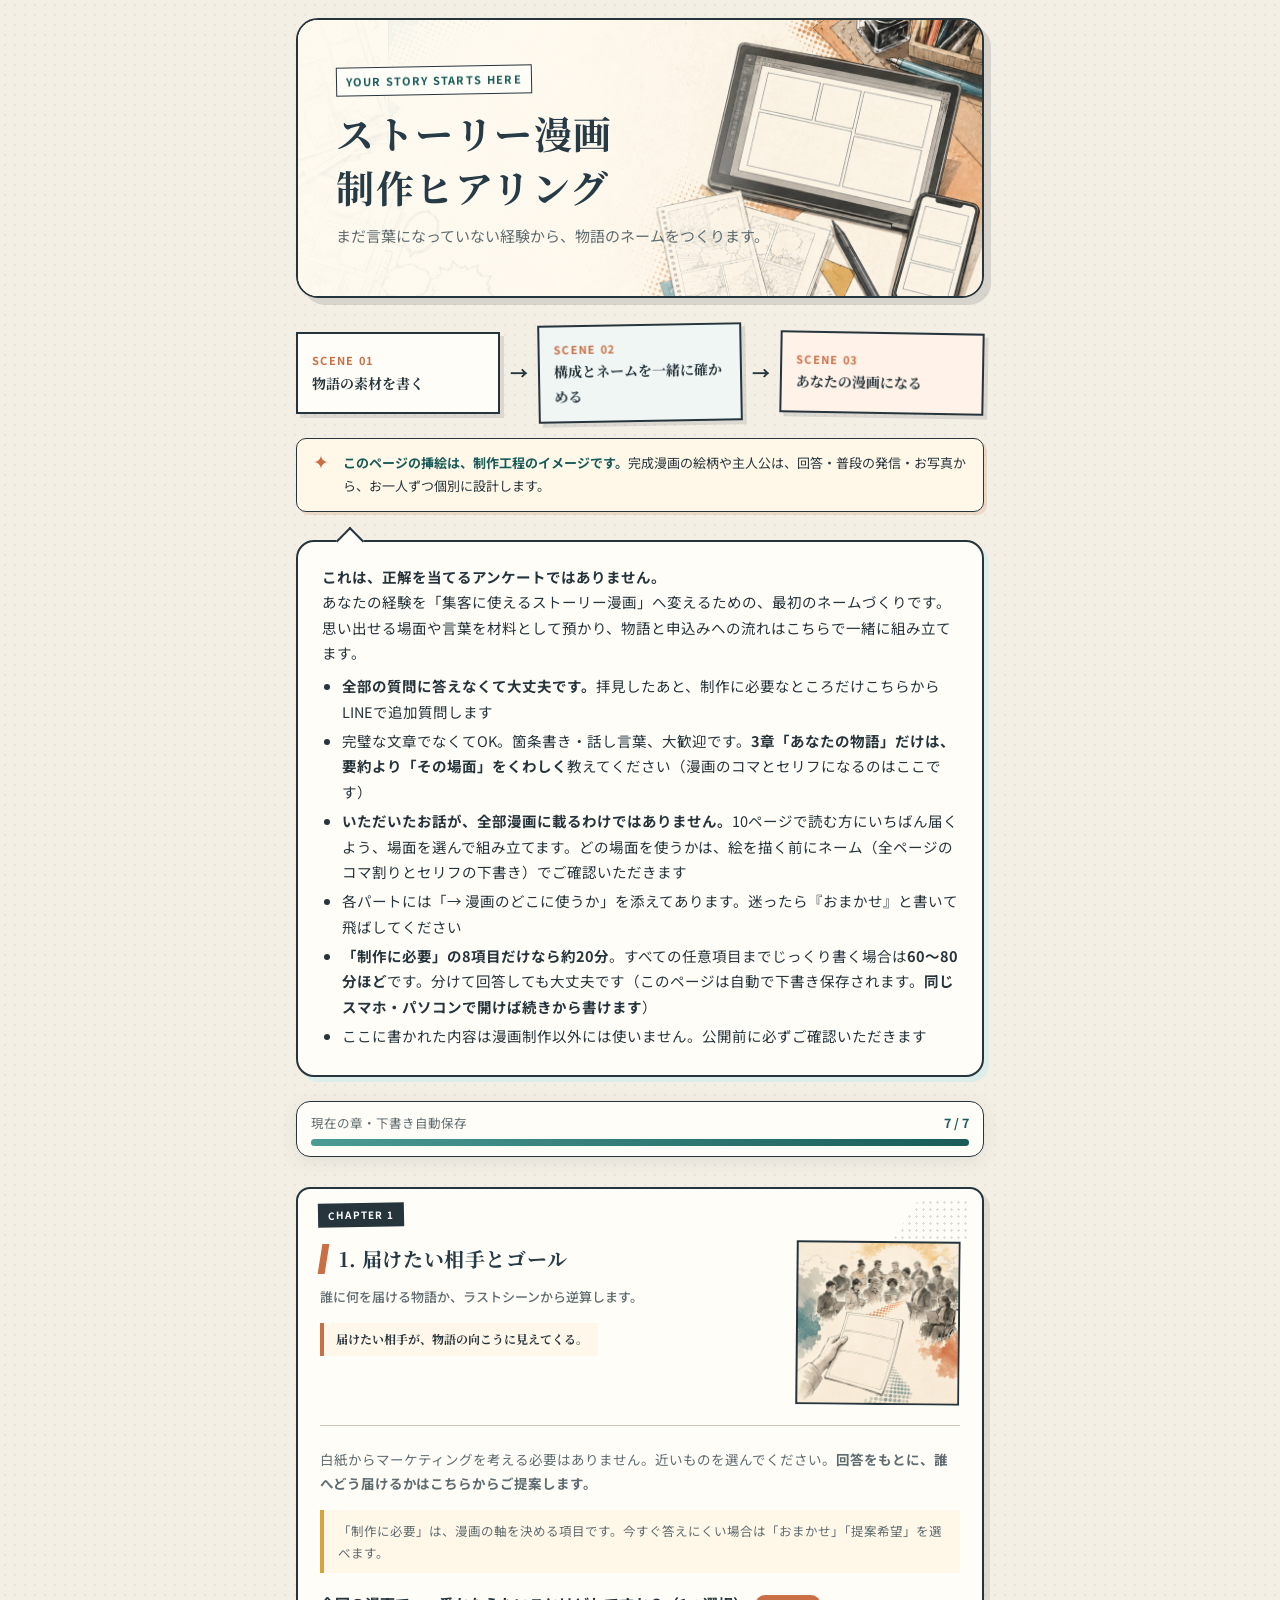
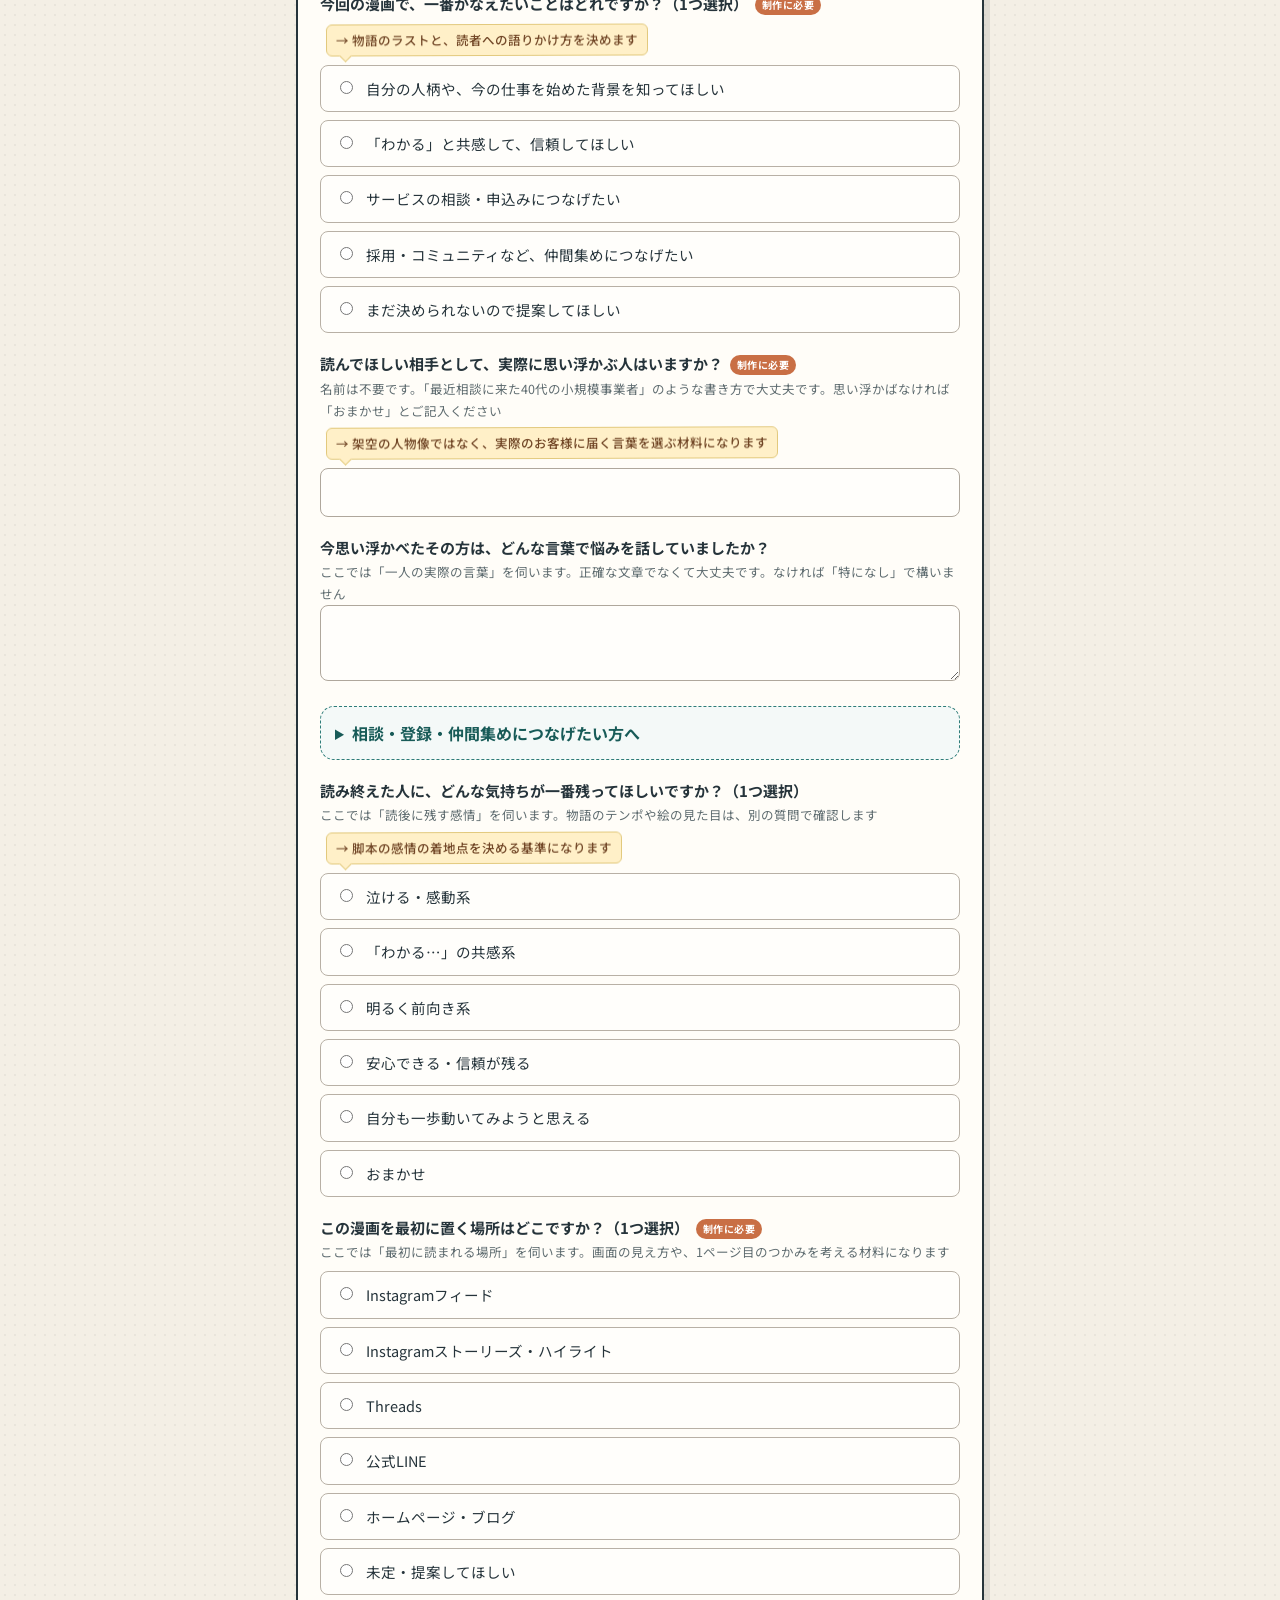
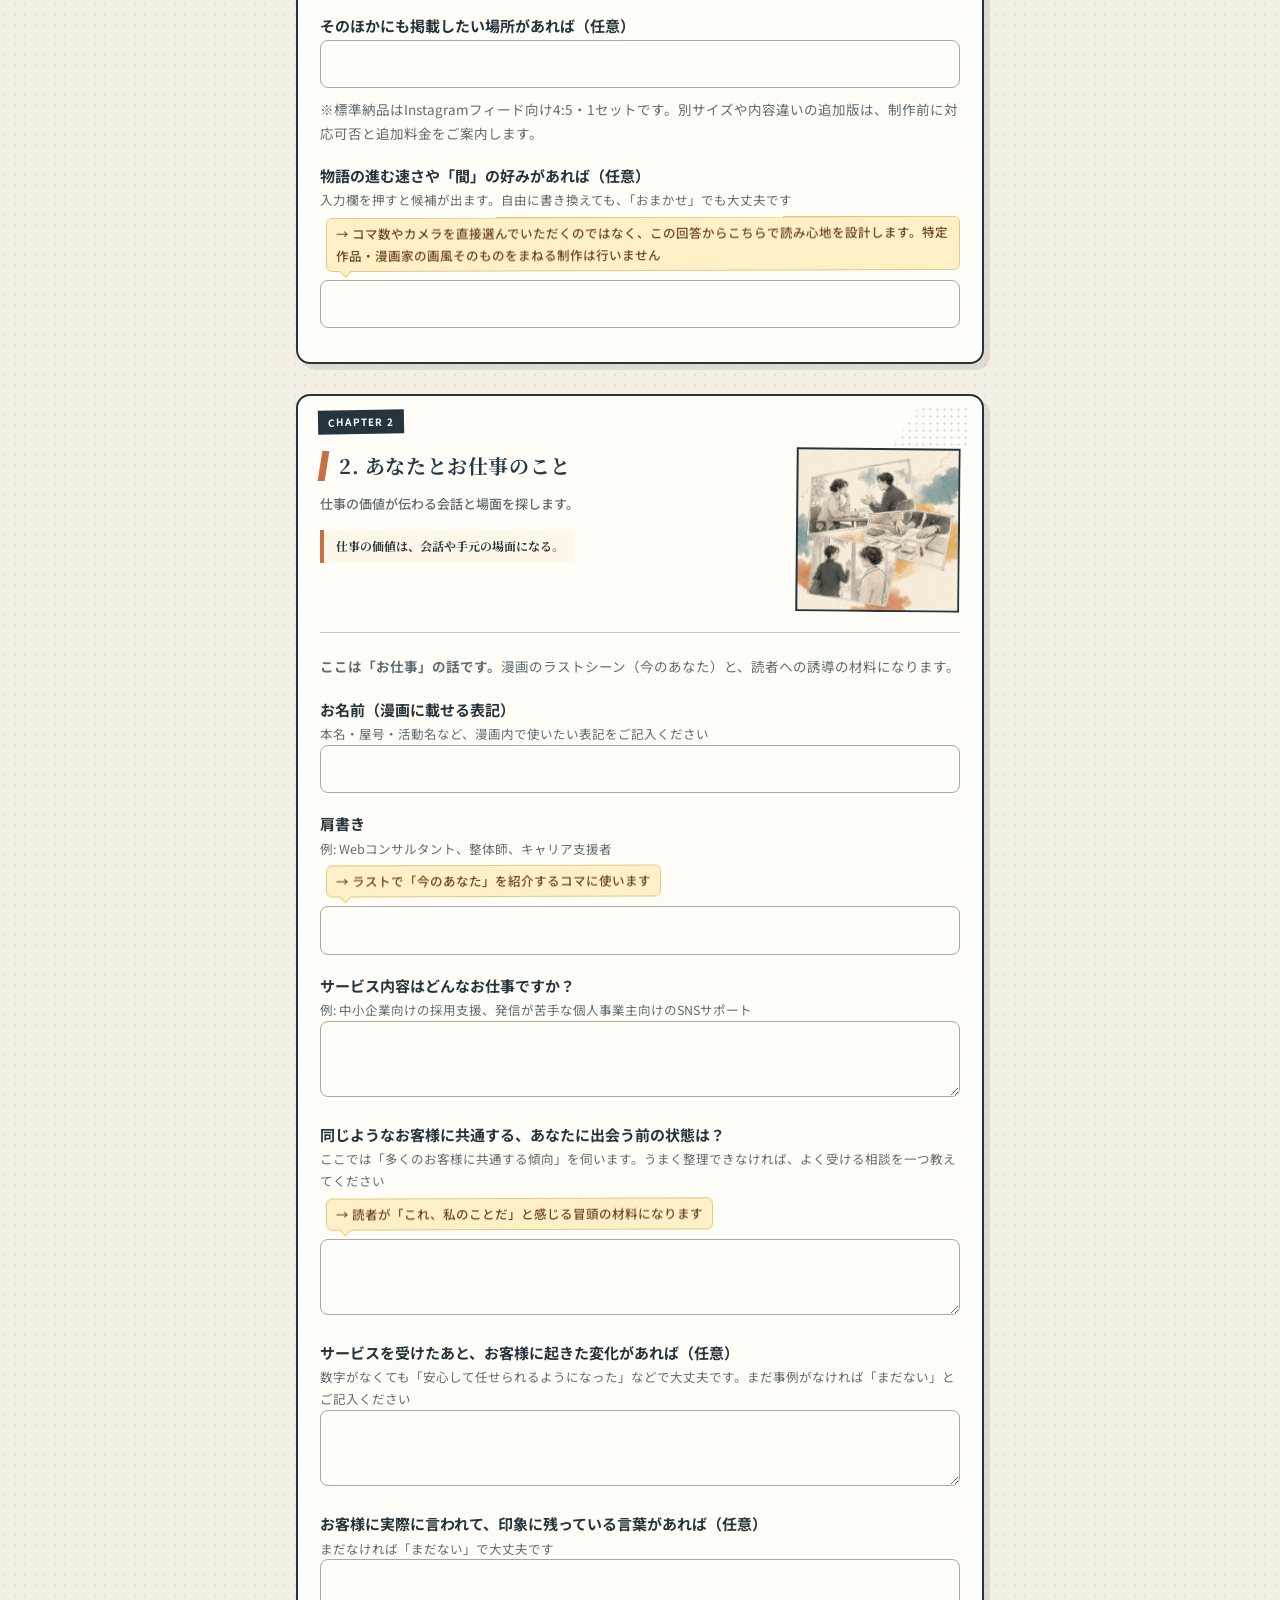
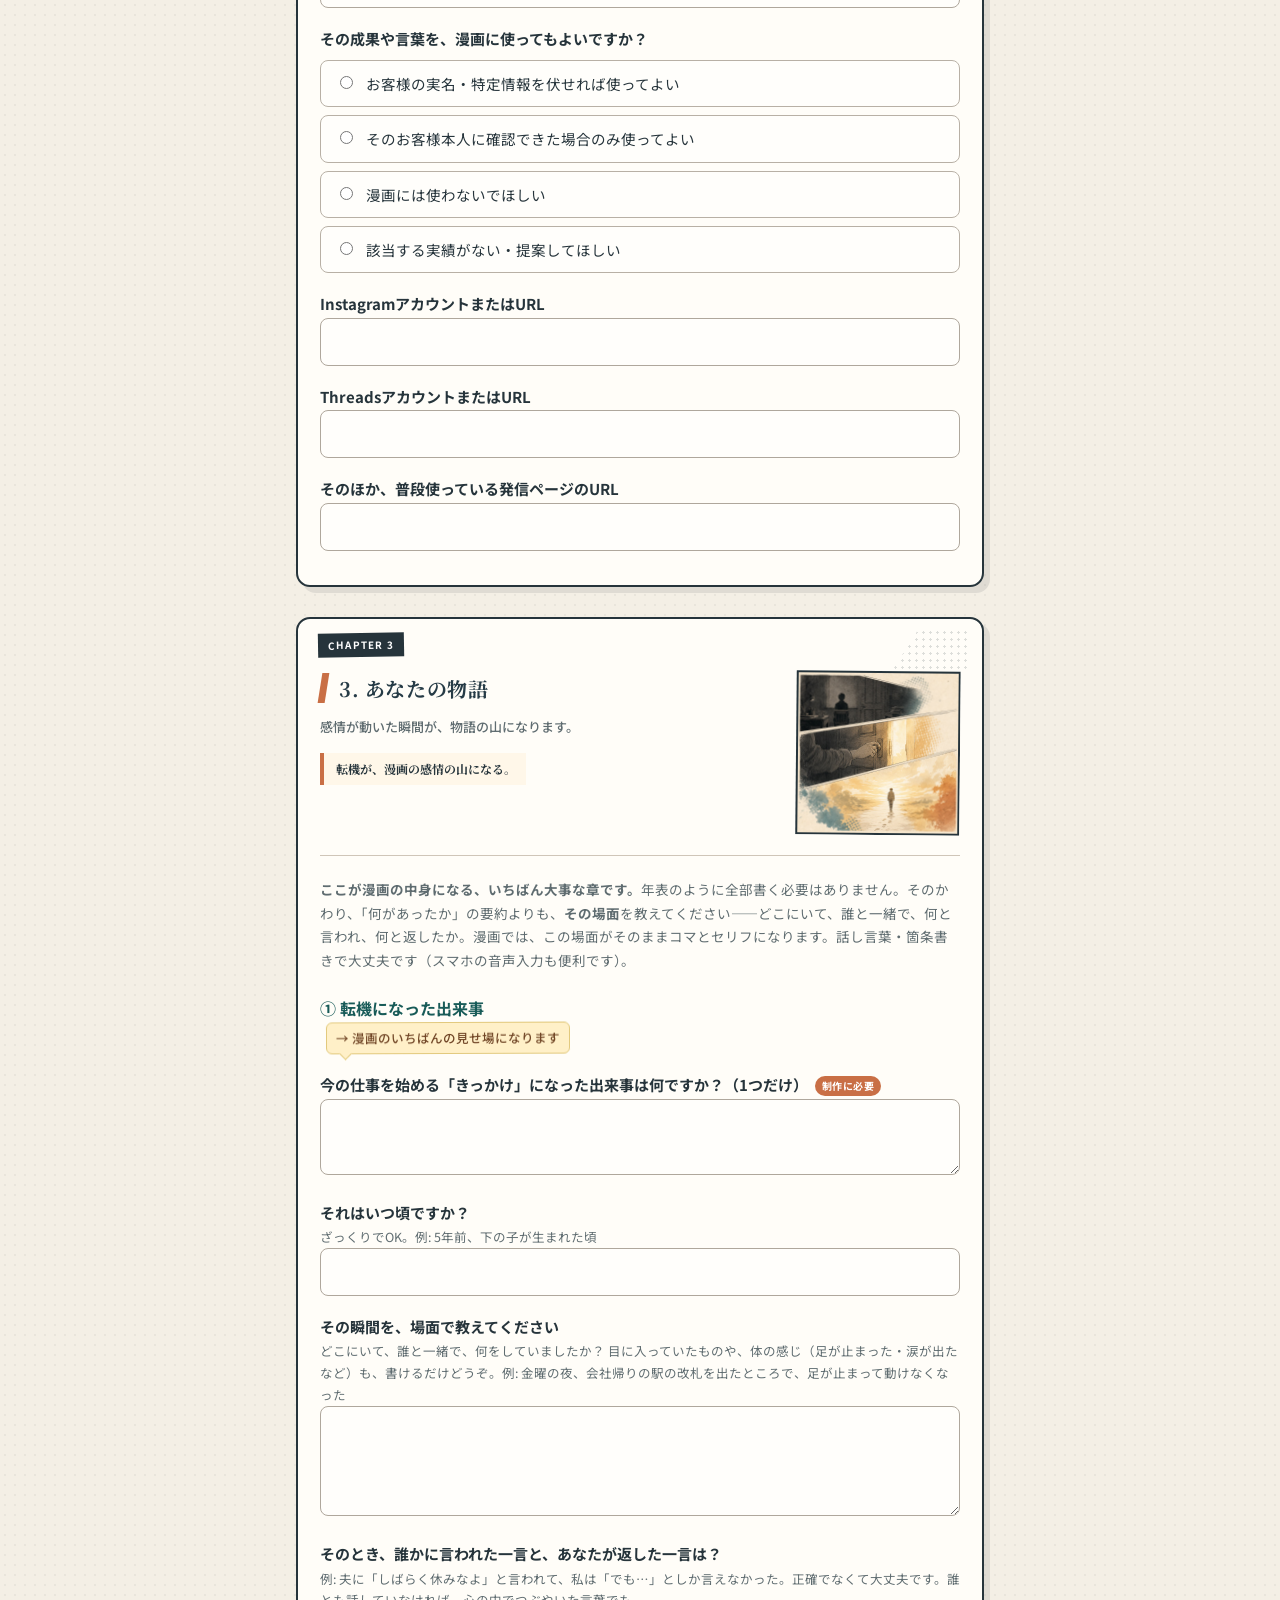
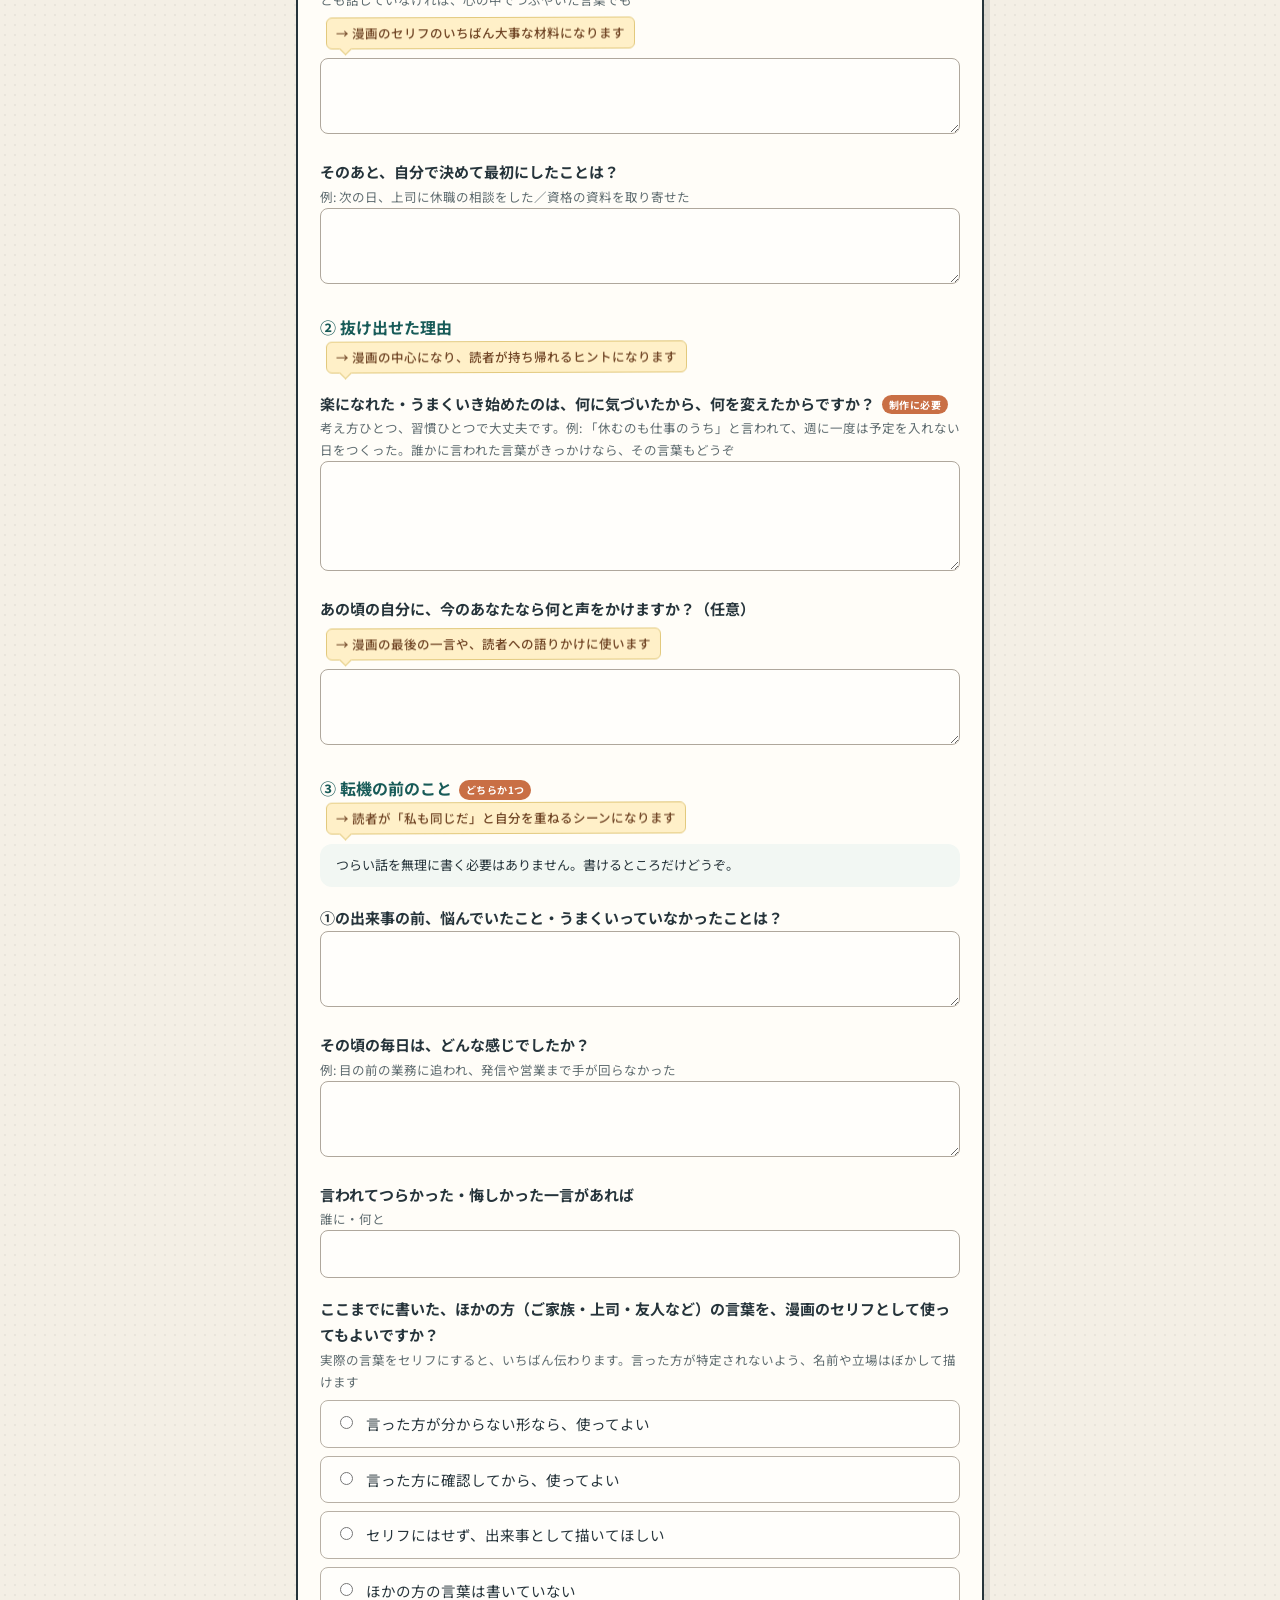
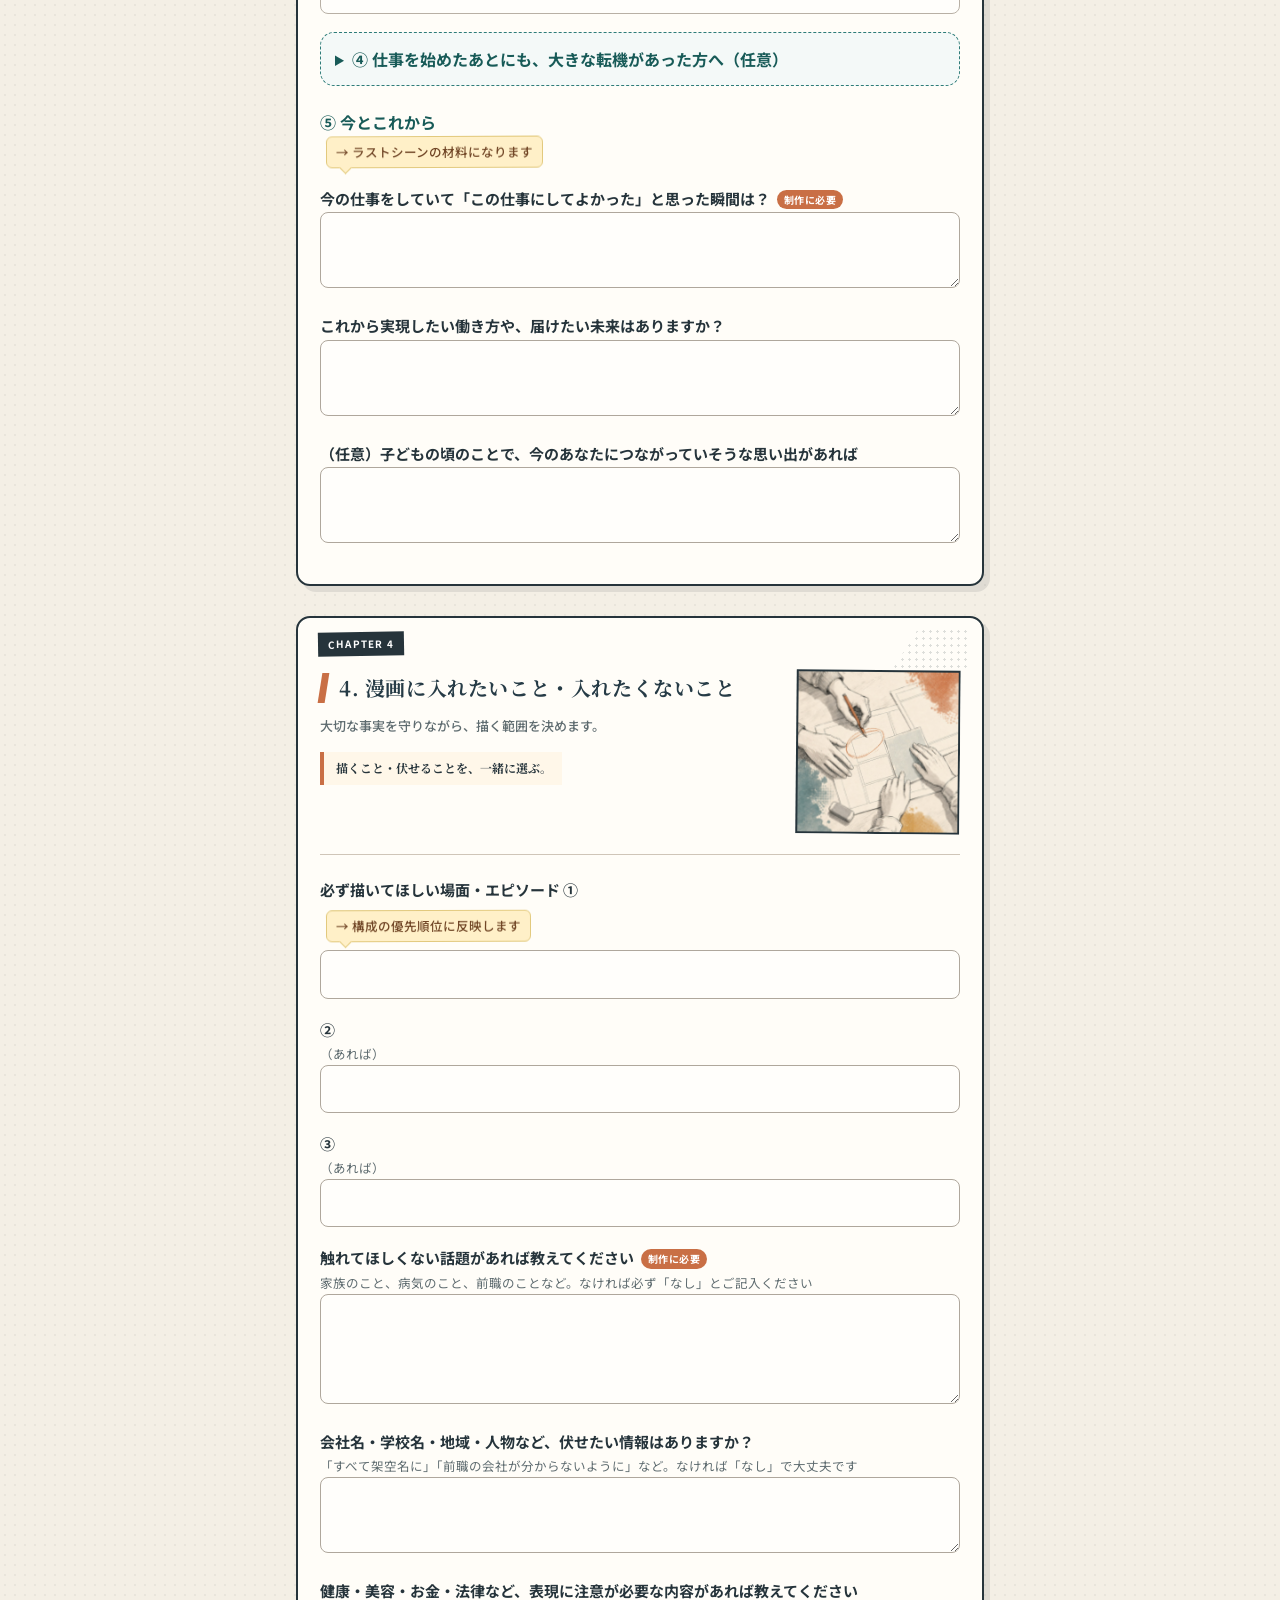
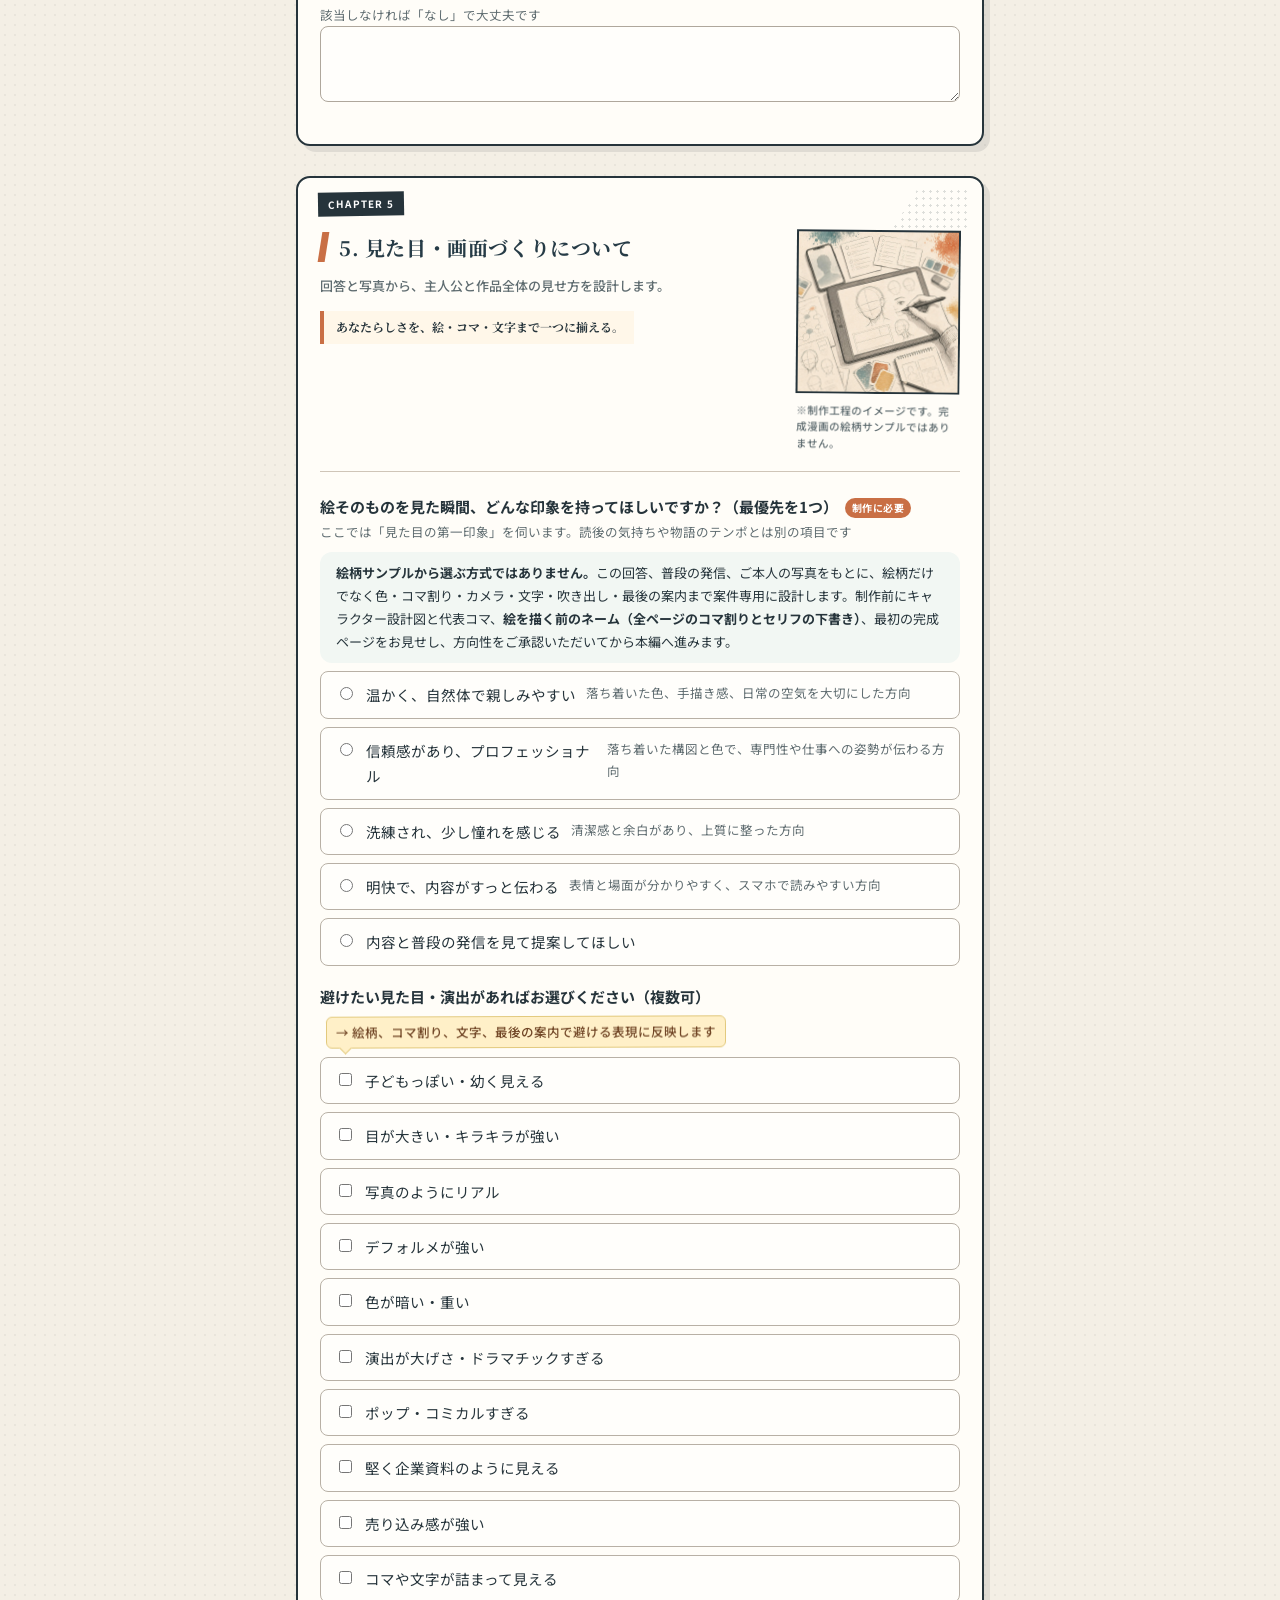
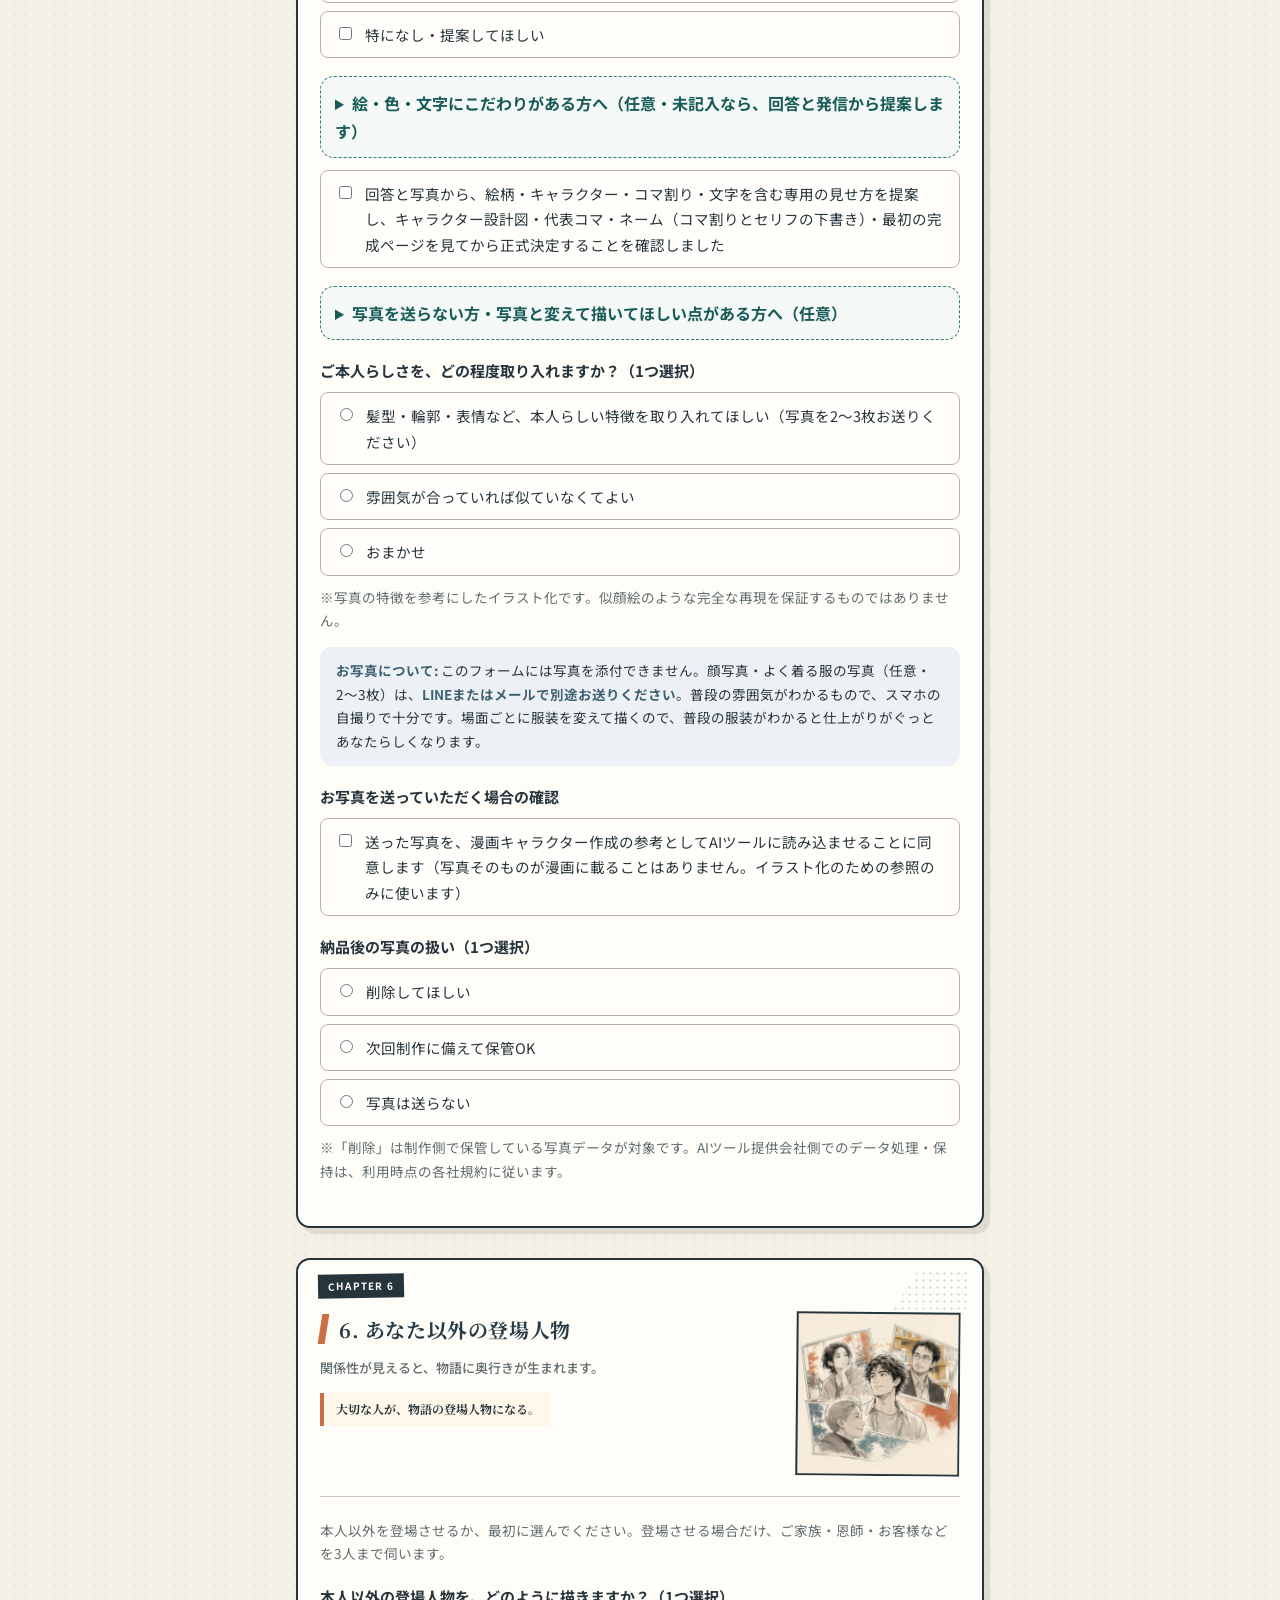
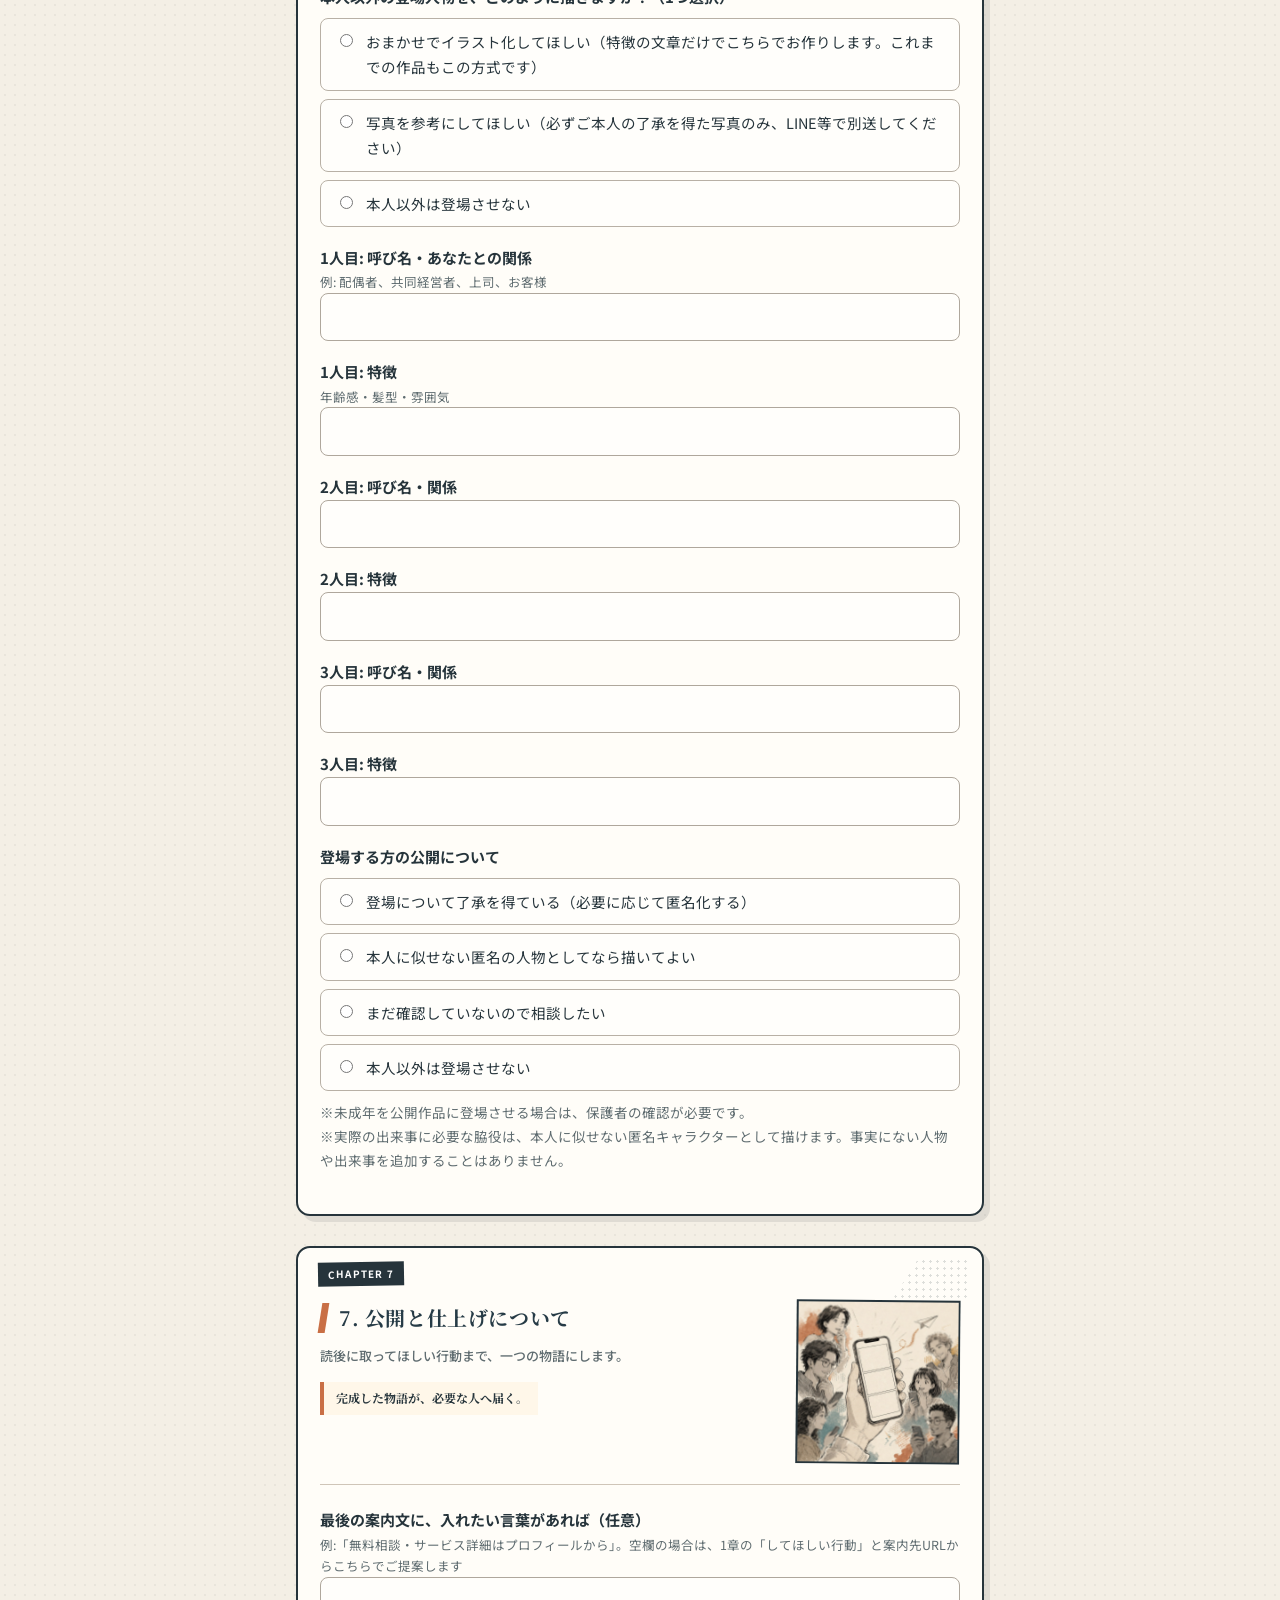
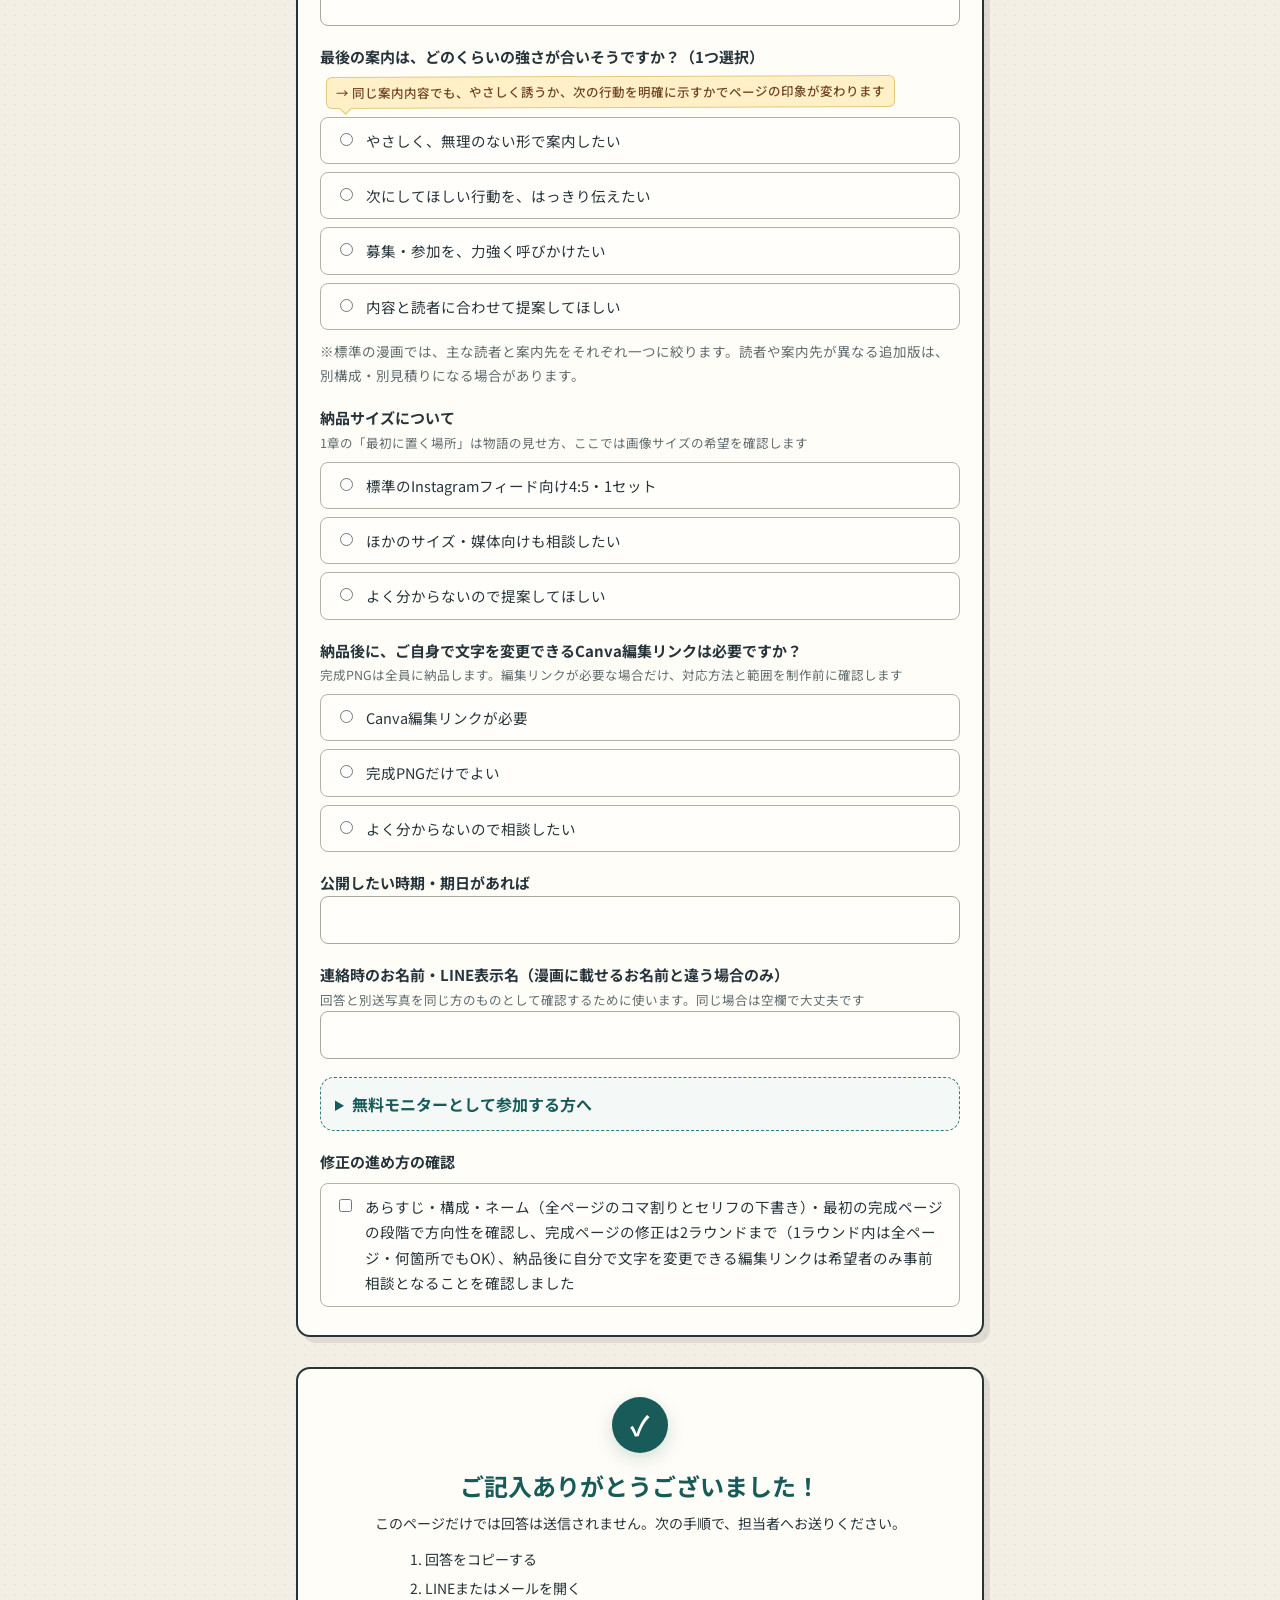
==== index.html @ 51ba37fd "ヒアリングv8.2: 物語の章を場面で聞く作りに、ネーム確認と表示の不具合を修正 Co-Authored-By: Claude Opus 5.5 <noreply@anthropic.com>" ====
<!DOCTYPE html>
<html lang="ja">
<head>
<meta charset="UTF-8">
<meta name="viewport" content="width=device-width, initial-scale=1.0">
<meta name="robots" content="noindex">
<script>document.documentElement.classList.add("motion-ready");</script>
<title>集客用ストーリー漫画｜制作ヒアリング</title>
<link rel="preconnect" href="https://fonts.googleapis.com">
<link rel="preconnect" href="https://fonts.gstatic.com" crossorigin>
<!-- Kaisei Decol の長音記号「ー」は波線の意匠で「スト〜リ〜」に見えるため、「ー」1文字だけ Noto Serif JP で表示する -->
<link href="https://fonts.googleapis.com/css2?family=Noto+Serif+JP:wght@700&amp;text=%E3%83%BC&amp;display=swap" rel="stylesheet">
<link href="https://fonts.googleapis.com/css2?family=Kaisei+Decol:wght@500;700&amp;family=Noto+Sans+JP:wght@400;500;600;700&amp;display=swap" rel="stylesheet">
<style>
  :root {
    --bg: #F4EFE5;
    --card: #FFFDF8;
    --ink: #26343B;
    --ink-soft: #5F6C70;
    --accent: #2D7C78;
    --accent-deep: #185B58;
    --accent-soft: #DDEDE9;
    --orange: #C96F45;
    --mustard: #D7A43B;
    --navy: #263B46;
    --sand: #EAE0D1;
    --line: #CFC5B8;
  }
  * { box-sizing: border-box; }
  body {
    margin: 0;
    background-color: var(--bg);
    background-image: radial-gradient(rgba(38,52,59,0.055) 0.8px, transparent 0.8px);
    background-size: 10px 10px;
    color: var(--ink);
    font-family: "Noto Sans JP", "Hiragino Kaku Gothic ProN", sans-serif;
    line-height: 1.75;
    font-size: 16px;
  }
  .wrap { max-width: 720px; margin: 0 auto; padding: 0 16px 96px; }

  /* ヘッダー */
  .hero {
    position: relative;
    border-radius: 22px;
    overflow: hidden;
    margin: 18px 0 0;
    min-height: 276px;
    border: 2px solid var(--ink);
    background: #F7F0E3;
    box-shadow: 7px 7px 0 rgba(38,52,59,0.14);
  }
  .hero img { position: absolute; inset: 0; width: 100%; height: 100%; display: block; object-fit: cover; object-position: center; }
  .hero::after { content: ""; position: absolute; inset: 0; background: linear-gradient(90deg, rgba(255,250,240,0.96) 0%, rgba(255,250,240,0.84) 39%, rgba(255,250,240,0.10) 70%); }
  .hero .title {
    position: relative; z-index: 2; min-height: 276px;
    display: flex; flex-direction: column; justify-content: center; align-items: flex-start;
    text-align: left; padding: 34px 38px; max-width: 520px;
  }
  .hero .kicker {
    margin-bottom: 10px; color: var(--accent-deep); font-size: 11px;
    font-weight: 700; letter-spacing: 0.12em; background: #FFFDF8;
    border: 1.5px solid var(--ink); padding: 4px 9px; transform: rotate(-1deg);
  }
  .hero h1 {
    margin: 0; font-family: "Noto Serif JP", "Kaisei Decol", serif; font-size: clamp(25px, 5vw, 38px); font-weight: 700;
    color: var(--navy); letter-spacing: 0.04em; line-height: 1.42;
  }
  .hero p {
    margin: 10px 0 0; font-size: clamp(13px, 3vw, 15px); color: var(--ink-soft);
  }

  /* はじめに */
  .intro {
    position: relative; background: #FFFDF8; border-radius: 18px; padding: 22px 24px; margin: 28px 0 24px;
    border: 2px solid var(--ink); box-shadow: 5px 5px 0 var(--accent-soft);
    font-size: 14.5px;
  }
  .intro ul { margin: 8px 0 0; padding-left: 20px; }
  .intro li { margin: 4px 0; }
  .intro::before {
    content: ""; position: absolute; width: 18px; height: 18px; left: 42px; top: -11px;
    background: #FFFDF8; border-left: 2px solid var(--ink); border-top: 2px solid var(--ink); transform: rotate(45deg);
  }

  /* 漫画ができるまでの3コマ */
  .story-flow { display: grid; grid-template-columns: 1fr 24px 1fr 24px 1fr; align-items: center; gap: 7px; margin: 26px 0 8px; }
  .story-flow .panel { min-height: 82px; display: flex; flex-direction: column; justify-content: center; padding: 13px 14px; background: #FFFDF8; border: 2px solid var(--ink); box-shadow: 4px 4px 0 rgba(38,52,59,0.12); }
  .story-flow .panel.middle { transform: rotate(-1deg); background: #EFF6F4; }
  .story-flow .panel.last { transform: rotate(1deg); background: #FFF2E9; }
  .story-flow .num { color: var(--orange); font-size: 11px; font-weight: 700; letter-spacing: .12em; }
  .story-flow strong { font-family: "Noto Serif JP", "Kaisei Decol", serif; font-size: 14px; color: var(--ink); }
  .story-flow .arrow { color: var(--ink); text-align: center; font-size: 18px; font-weight: 700; }

  /* 現在位置 */
  .progress-card {
    position: sticky; top: 8px; z-index: 10;
    background: rgba(255,253,248,0.96); border: 1.5px solid var(--ink);
    border-radius: 14px; padding: 10px 14px; margin: 18px 0 20px;
    box-shadow: 0 4px 18px rgba(35,62,69,0.09); backdrop-filter: blur(8px);
  }
  .progress-meta { display: flex; justify-content: space-between; gap: 12px; font-size: 12.5px; color: var(--ink-soft); margin-bottom: 6px; }
  .progress-meta strong { color: var(--accent-deep); }
  .progress-track { height: 7px; border-radius: 999px; background: var(--accent-soft); overflow: hidden; }
  .progress-fill {
    width: 14.28%; height: 100%; position: relative;
    background: linear-gradient(90deg, #4C9B95, var(--accent-deep));
    transition: width .45s cubic-bezier(.2,.8,.2,1);
  }
  .progress-fill::after {
    content: ""; position: absolute; inset: 0; opacity: 0;
    background: linear-gradient(105deg, transparent 25%, rgba(255,255,255,.72) 48%, transparent 72%);
    transform: translateX(-100%);
  }

  /* セクションカード */
  .card {
    position: relative; background: var(--card); border-radius: 14px; padding: 52px 22px 28px;
    margin: 30px 0; box-shadow: 6px 6px 0 rgba(38,52,59,0.10);
    border: 2px solid var(--ink);
  }
  .card[data-step]::before {
    content: "CHAPTER " attr(data-step); position: absolute; top: 14px; left: 20px;
    color: #fff; background: var(--ink); padding: 3px 10px; font-size: 10px; font-weight: 700;
    letter-spacing: .12em; transform: rotate(-1deg);
  }
  .card[data-step]::after {
    content: ""; position: absolute; width: 78px; height: 42px; right: 12px; top: 10px;
    background-image: radial-gradient(rgba(38,52,59,.34) 1.2px, transparent 1.2px);
    background-size: 7px 7px; clip-path: polygon(34% 0, 100% 0, 100% 100%, 0 100%);
    opacity: .46; pointer-events: none;
  }
  .sec-head { display: flex; align-items: center; gap: 12px; margin-bottom: 6px; }
  .sec-head::before { content: ""; width: 7px; height: 30px; background: var(--orange); transform: skew(-9deg); flex-shrink: 0; }
  .sec-head img { display: none; }
  .sec-head h2 { margin: 0; font-family: "Noto Serif JP", "Kaisei Decol", serif; font-size: 20px; color: var(--navy); letter-spacing: 0.03em; }
  .sec-note { font-size: 13.5px; color: var(--ink-soft); margin: 0 0 14px; }

  /* 章タイトル・予告文・挿絵を一枚の「扉コマ」にまとめる */
  .chapter-opening {
    display: grid; grid-template-columns: minmax(0, 1fr) 164px; gap: 22px; align-items: start;
    margin: 0 0 22px; padding: 0 0 20px; border-bottom: 1.5px solid var(--line);
  }
  .chapter-copy { min-width: 0; }
  .chapter-teaser {
    margin: 10px 0 0; max-width: 33em; color: var(--ink-soft);
    font-size: 13px; font-weight: 500; line-height: 1.75;
  }
  .chapter-visual {
    width: 100%; margin: 0; padding: 0; position: relative; z-index: 1;
    transform: rotate(.55deg);
  }
  .chapter-visual img {
    display: block; width: 100%; aspect-ratio: 1; object-fit: cover;
    border: 2px solid var(--ink); background: #F8F0E3;
    box-shadow: 5px 5px 0 rgba(45,124,120,.24);
    transition: transform .22s ease, box-shadow .22s ease;
  }
  .chapter-art-note {
    display: block; margin: 9px 1px 0; color: var(--ink-soft);
    font-size: 10.5px; font-weight: 500; line-height: 1.55; text-align: left;
  }
  .chapter-caption {
    width: fit-content; margin: 14px 0 0; padding: 7px 10px 7px 12px; color: var(--ink);
    font-family: "Noto Serif JP", "Kaisei Decol", serif; font-size: 12px; font-weight: 700; line-height: 1.55;
    border-left: 4px solid var(--orange); background: #FFF7E9;
  }
  /* 「→ 漫画のどこに使うか」 */
  .why {
    display: block; position: relative; width: fit-content; font-size: 12.5px; font-weight: 500; color: #714626;
    margin: 6px 0 9px 6px; padding: 4px 9px; background: #FFF0C8;
    border: 1px solid #E2C97D; border-radius: 6px; transform: rotate(-.2deg);
  }
  .why::after {
    content: ""; position: absolute; left: 14px; bottom: -5px; width: 8px; height: 8px;
    background: #FFF0C8; border-right: 1px solid #E2C97D; border-bottom: 1px solid #E2C97D;
    transform: rotate(45deg);
  }

  /* §3の小見出し */
  .q3-head { font-weight: 700; font-size: 16px; color: var(--accent-deep); margin: 22px 0 0; }
  .q3-head .why { margin-top: 0; }

  /* 入力欄 */
  label.q { display: block; font-weight: 700; font-size: 15px; margin: 18px 0 6px; }
  label.q .hint { font-weight: 400; font-size: 12.5px; color: var(--ink-soft); display: block; }
  input[type="text"], textarea {
    width: 100%; border: 1.5px solid #AFA79C; border-radius: 8px;
    padding: 10px 14px; font: inherit; font-size: 15px; color: var(--ink);
    background: #FFFEFB; outline: none;
    transition: border-color .18s ease, box-shadow .18s ease, transform .18s ease;
  }
  input[type="text"]:focus, textarea:focus {
    border-color: var(--accent); box-shadow: 0 0 0 3px rgba(43,122,120,0.10);
    transform: translateY(-1px);
  }
  textarea { min-height: 110px; resize: vertical; }
  textarea.tall { min-height: 150px; }
  textarea.short { min-height: 76px; }

  /* 選択肢 */
  .opts { display: flex; flex-direction: column; gap: 8px; margin-top: 8px; }
  .opts label {
    display: flex; align-items: flex-start; gap: 10px; position: relative;
    background: #FFFEFB; border: 1.5px solid #B8B0A5; border-radius: 8px;
    padding: 10px 14px; cursor: pointer; font-size: 14.5px;
    transition: transform .15s ease, box-shadow .15s ease, background .15s ease;
  }
  .opts label:hover { transform: translateY(-1px); }
  .opts label:has(:checked) { border-color: var(--ink); background: #EAF4F1; box-shadow: 3px 3px 0 var(--mustard); }
  .opts label:has(:checked)::after {
    content: "✓"; display: grid; place-items: center; flex: 0 0 22px; width: 22px; height: 22px;
    margin-left: auto; border: 1.5px solid var(--ink); border-radius: 50%;
    color: #fff; background: var(--accent-deep); font-size: 13px; font-weight: 700; line-height: 1;
  }
  .opts input { margin-top: 5px; accent-color: var(--accent-deep); flex-shrink: 0; }
  .opts .desc { font-size: 12.5px; color: var(--ink-soft); display: block; }

  .photo-note {
    background: #EDF1F6; border-radius: 12px; padding: 12px 16px;
    font-size: 13.5px; margin-top: 14px; color: var(--ink);
  }
  .photo-note strong { color: #3E6072; }

  .soft-note {
    background: #F2F7F3; border-radius: 12px; padding: 10px 16px;
    font-size: 13px; margin: 10px 0 0; color: var(--ink);
  }

  .art-note {
    position: relative; margin: 16px 0 22px; padding: 13px 16px 13px 46px;
    border: 1.5px solid var(--ink); border-radius: 10px; background: #FFF8E9;
    color: var(--ink); font-size: 13px; box-shadow: 3px 3px 0 rgba(201,111,69,.18);
  }
  .art-note::before {
    content: "✦"; position: absolute; left: 16px; top: 12px;
    color: var(--orange); font-size: 19px; line-height: 1;
  }
  .art-note strong { color: var(--accent-deep); }

  .field-guide {
    margin: 0 0 18px; padding: 10px 14px; border-left: 4px solid var(--mustard);
    background: #FFF8E9; color: var(--ink-soft); font-size: 12.5px;
  }
  .badge {
    display: inline-block; margin-left: 7px; padding: 1px 7px;
    border-radius: 999px; vertical-align: 1px; font-size: 10px; font-weight: 700;
    letter-spacing: .04em;
  }
  .badge.needed { color: #fff; background: var(--orange); }
  .badge.if-needed { color: var(--accent-deep); background: var(--accent-soft); }
  [hidden] { display: none !important; }

  details.monitor {
    margin-top: 18px; border: 1.5px dashed var(--accent); border-radius: 14px;
    background: #F4F9F8; padding: 12px 14px;
  }
  details.monitor summary { cursor: pointer; color: var(--accent-deep); font-weight: 700; }
  .send-steps { text-align: left; max-width: 510px; margin: 12px auto; font-size: 14px; }
  .send-steps li { margin: 4px 0; }
  .btn-row { display: flex; flex-wrap: wrap; justify-content: center; gap: 10px; }

  /* 保存表示・送信 */
  /* 常時表示だとスマホで本文・入力欄に重なるため、保存した直後だけ数秒表示する。
     常時の目印は上部の「現在の章・下書き自動保存」が担う */
  .savebar {
    position: fixed; bottom: calc(14px + env(safe-area-inset-bottom, 0px)); left: 50%; transform: translateX(-50%);
    opacity: 0; pointer-events: none; transition: opacity .3s ease;
    background: rgba(255,255,255,0.95); border: 1px solid var(--line);
    border-radius: 999px; padding: 6px 18px; font-size: 12.5px; color: var(--ink-soft);
    box-shadow: 0 2px 10px rgba(160,120,100,0.12); white-space: nowrap;
  }
  .savebar.is-visible { opacity: 1; }
  .finish { text-align: center; padding-top: 28px; }
  .finish-mark {
    width: 56px; height: 56px; margin: 0 auto 10px; border-radius: 50%;
    display: grid; place-items: center; color: #fff; background: var(--accent-deep);
    font-size: 27px; font-weight: 700; box-shadow: 0 6px 18px rgba(24,89,87,0.18);
  }

  /* 回答の流れを楽しくする、短い漫画的モーション */
  @keyframes panel-enter {
    from { opacity: 0; translate: 0 12px; }
    to { opacity: 1; translate: 0 0; }
  }
  @keyframes chapter-title-reveal {
    0% { opacity: 0; clip-path: inset(0 100% 0 0); transform: translateY(4px); }
    100% { opacity: 1; clip-path: inset(0 0 0 0); transform: translateY(0); }
  }
  @keyframes chapter-art-reveal {
    0% { opacity: 0; clip-path: inset(0 100% 0 0); transform: scale(.98); }
    100% { opacity: 1; clip-path: inset(0 0 0 0); transform: scale(1); }
  }
  @keyframes chapter-text-reveal {
    0% { opacity: 0; transform: translateY(7px); }
    100% { opacity: 1; transform: translateY(0); }
  }
  @keyframes chapter-slash-reveal {
    0% { opacity: 0; transform: skew(-9deg) scaleY(0); }
    100% { opacity: 1; transform: skew(-9deg) scaleY(1); }
  }
  @keyframes choice-pop {
    0% { transform: scale(1); }
    48% { transform: translateY(-2px) scale(1.012); }
    100% { transform: scale(1); }
  }
  @keyframes stamp-in {
    0% { opacity: 0; transform: scale(1.7) rotate(-16deg); }
    70% { opacity: 1; transform: scale(.92) rotate(3deg); }
    100% { opacity: 1; transform: scale(1) rotate(0); }
  }
  @keyframes save-pulse {
    0%, 100% { transform: translateX(-50%) scale(1); }
    50% { transform: translateX(-50%) scale(1.035); }
  }
  @keyframes progress-shine {
    from { opacity: .15; transform: translateX(-100%); }
    45% { opacity: .85; }
    to { opacity: 0; transform: translateX(100%); }
  }
  @keyframes finish-pop {
    0% { opacity: 0; transform: scale(.55) rotate(-12deg); }
    70% { opacity: 1; transform: scale(1.1) rotate(3deg); }
    100% { opacity: 1; transform: scale(1) rotate(0); }
  }

  @media (prefers-reduced-motion: no-preference) {
    .story-flow .panel { animation: panel-enter .48s cubic-bezier(.2,.8,.2,1) both; }
    .story-flow .panel.middle { animation-delay: .1s; }
    .story-flow .panel.last { animation-delay: .2s; }
    /* 見出しと説明文は最初から表示しておく（以前はスクロールで出るまで章が白紙に見えた）。動かすのは挿絵だけ */
    .motion-ready .card[data-step]:not(.is-revealed) .chapter-visual img { opacity: 0; }
    .card.is-revealed .chapter-visual img {
      animation: chapter-art-reveal .72s cubic-bezier(.2,.8,.2,1) .12s both;
    }
    .opts label.choice-pop { animation: choice-pop .28s ease-out; }
    .opts label:has(:checked)::after { animation: stamp-in .28s cubic-bezier(.2,.9,.25,1.2) both; }
    .savebar.is-saving, .savebar.is-saved { animation: save-pulse .34s ease-out; }
    .progress-fill.is-moving::after { animation: progress-shine .58s ease-out; }
    .finish.is-revealed .finish-mark { animation: finish-pop .5s cubic-bezier(.2,.9,.25,1.2) both; }
  }

  @media (hover: hover) and (prefers-reduced-motion: no-preference) {
    .chapter-visual img:hover { transform: translateY(-2px) rotate(-.4deg); box-shadow: 7px 7px 0 rgba(45,124,120,.26); }
  }

  @media (prefers-reduced-motion: reduce) {
    *, *::before, *::after { animation-duration: .01ms !important; animation-iteration-count: 1 !important; transition-duration: .01ms !important; }
  }
  .btn {
    display: inline-block; border: none; cursor: pointer; font: inherit; font-weight: 700;
    background: var(--ink); color: #fff; border-radius: 8px; border: 2px solid var(--ink);
    padding: 14px 36px; font-size: 16px; margin-top: 14px;
    box-shadow: 5px 5px 0 var(--orange);
  }
  .btn:active { transform: translate(3px,3px); box-shadow: 2px 2px 0 var(--orange); }
  .btn.sub { background: #fff; color: var(--ink-soft); border: 1.5px solid var(--line); box-shadow: none; font-weight: 400; font-size: 13px; padding: 8px 20px; }
  .btn.share { background: #6C9B78; box-shadow: 0 3px 10px rgba(75,130,90,0.25); display: none; }
  #copied { display: none; color: var(--accent-deep); font-weight: 700; margin-top: 10px; }
  #output {
    display: none; width: 100%; min-height: 200px; margin-top: 14px;
    border: 1.5px solid var(--line); border-radius: 12px; padding: 12px; font-size: 12px;
  }
  @media (max-width: 520px) {
    body { font-size: 15px; }
    .card { padding: 50px 17px 24px; box-shadow: 4px 4px 0 rgba(38,52,59,0.10); }
    .sec-head { gap: 10px; }
    .sec-head h2 { font-size: 17px; }
    .hero { min-height: 245px; box-shadow: 4px 4px 0 rgba(38,52,59,0.14); }
    .hero img { object-position: 58% center; }
    .hero::after { background: linear-gradient(90deg, rgba(255,250,240,0.97) 0%, rgba(255,250,240,0.87) 58%, rgba(255,250,240,0.24) 100%); }
    .hero .title { min-height: 245px; padding: 24px 20px; max-width: 92%; }
    .story-flow { grid-template-columns: 1fr; gap: 8px; }
    .story-flow .arrow { transform: rotate(90deg); line-height: 1; }
    .story-flow .panel { min-height: 64px; }
    .chapter-opening { grid-template-columns: 1fr; gap: 14px; padding-bottom: 18px; }
    .chapter-visual { width: min(100%, 240px); margin: 0 auto; transform: rotate(.5deg); }
    .chapter-visual img { box-shadow: 4px 4px 0 rgba(45,124,120,.24); }
    .opts label { padding: 11px 12px; }
    .btn { width: 100%; margin-top: 8px; }
    .progress-card { top: 5px; }
  }
</style>
</head>
<body>
<div class="wrap">

  <div class="hero">
    <img src="decor/hero-hybrid-studio-v3.jpg" alt="紙のラフ、デジタル作画画面、スマートフォンを使った漫画制作の流れ">
    <div class="title">
      <span class="kicker">YOUR STORY STARTS HERE</span>
      <h1>ストーリー漫画<br>制作ヒアリング</h1>
      <p>まだ言葉になっていない経験から、物語のネームをつくります。</p>
    </div>
  </div>

  <div class="story-flow" aria-label="ヒアリングから漫画になるまで">
    <div class="panel"><span class="num">SCENE 01</span><strong>物語の素材を書く</strong></div>
    <div class="arrow" aria-hidden="true">→</div>
    <div class="panel middle"><span class="num">SCENE 02</span><strong>構成とネームを一緒に確かめる</strong></div>
    <div class="arrow" aria-hidden="true">→</div>
    <div class="panel last"><span class="num">SCENE 03</span><strong>あなたの漫画になる</strong></div>
  </div>

  <div class="art-note"><strong>このページの挿絵は、制作工程のイメージです。</strong>完成漫画の絵柄や主人公は、回答・普段の発信・お写真から、お一人ずつ個別に設計します。</div>

  <div class="intro">
    <strong>これは、正解を当てるアンケートではありません。</strong><br>
    あなたの経験を「集客に使えるストーリー漫画」へ変えるための、最初のネームづくりです。思い出せる場面や言葉を材料として預かり、物語と申込みへの流れはこちらで一緒に組み立てます。
    <ul>
      <li><strong>全部の質問に答えなくて大丈夫です。</strong>拝見したあと、制作に必要なところだけこちらからLINEで追加質問します</li>
      <li>完璧な文章でなくてOK。箇条書き・話し言葉、大歓迎です。<strong>3章「あなたの物語」だけは、要約より「その場面」をくわしく</strong>教えてください（漫画のコマとセリフになるのはここです）</li>
      <li><strong>いただいたお話が、全部漫画に載るわけではありません。</strong>10ページで読む方にいちばん届くよう、場面を選んで組み立てます。どの場面を使うかは、絵を描く前にネーム（全ページのコマ割りとセリフの下書き）でご確認いただきます</li>
      <li>各パートには「→ 漫画のどこに使うか」を添えてあります。迷ったら『おまかせ』と書いて飛ばしてください</li>
      <li><strong>「制作に必要」の8項目だけなら約20分</strong>。すべての任意項目までじっくり書く場合は<strong>60〜80分ほど</strong>です。分けて回答しても大丈夫です（このページは自動で下書き保存されます。<strong>同じスマホ・パソコンで開けば続きから書けます</strong>）</li>
      <li>ここに書かれた内容は漫画制作以外には使いません。公開前に必ずご確認いただきます</li>
    </ul>
  </div>

  <div class="progress-card" aria-label="フォームの現在位置">
    <div class="progress-meta"><span>現在の章・下書き自動保存</span><strong id="stepText">1 / 7</strong></div>
    <div class="progress-track"><div class="progress-fill" id="progressFill"></div></div>
  </div>

  <form id="f">

  <!-- 1 届けたい相手とゴール -->
  <div class="card" data-step="1">
    <div class="chapter-opening">
      <div class="chapter-copy">
        <div class="sec-head"><img src="decor/sec1.png" alt=""><h2>1. 届けたい相手とゴール</h2></div>
        <p class="chapter-teaser">誰に何を届ける物語か、ラストシーンから逆算します。</p>
        <p class="chapter-caption">届けたい相手が、物語の向こうに見えてくる。</p>
      </div>
      <figure class="chapter-visual">
        <img src="decor/chapter-1-audience-v2.jpg" alt="白紙の漫画からさまざまな読者へ物語が届くイメージ" loading="lazy">
      </figure>
    </div>
    <p class="sec-note">白紙からマーケティングを考える必要はありません。近いものを選んでください。<strong>回答をもとに、誰へどう届けるかはこちらからご提案します。</strong></p>
    <p class="field-guide">「制作に必要」は、漫画の軸を決める項目です。今すぐ答えにくい場合は「おまかせ」「提案希望」を選べます。</p>
    <label class="q">今回の漫画で、一番かなえたいことはどれですか？（1つ選択）<span class="badge needed">制作に必要</span><span class="why">→ 物語のラストと、読者への語りかけ方を決めます</span></label>
    <div class="opts">
      <label><input type="radio" name="goal_type" value="人柄・背景を知ってほしい">自分の人柄や、今の仕事を始めた背景を知ってほしい</label>
      <label><input type="radio" name="goal_type" value="共感・信頼につなげたい">「わかる」と共感して、信頼してほしい</label>
      <label><input type="radio" name="goal_type" value="相談・申込につなげたい">サービスの相談・申込みにつなげたい</label>
      <label><input type="radio" name="goal_type" value="採用・仲間集めにつなげたい">採用・コミュニティなど、仲間集めにつなげたい</label>
      <label><input type="radio" name="goal_type" value="提案希望">まだ決められないので提案してほしい</label>
    </div>
    <label class="q">読んでほしい相手として、実際に思い浮かぶ人はいますか？<span class="badge needed">制作に必要</span><span class="hint">名前は不要です。「最近相談に来た40代の小規模事業者」のような書き方で大丈夫です。思い浮かばなければ「おまかせ」とご記入ください</span><span class="why">→ 架空の人物像ではなく、実際のお客様に届く言葉を選ぶ材料になります</span><input type="text" name="reader_anchor"></label>
    <label class="q">今思い浮かべたその方は、どんな言葉で悩みを話していましたか？<span class="hint">ここでは「一人の実際の言葉」を伺います。正確な文章でなくて大丈夫です。なければ「特になし」で構いません</span><textarea class="short" name="customer_problem_scene"></textarea></label>

    <details class="monitor" id="offerDetails">
      <summary>相談・登録・仲間集めにつなげたい方へ</summary>
      <p class="sec-note" style="margin-top:10px">案内先がまだない場合は、無理に埋めなくて大丈夫です。制作開始前に一緒に整理します。</p>
      <label class="q">漫画で案内したい商品・サービス・活動<span class="badge if-needed">該当する方</span><textarea class="short" name="featured_offer"></textarea></label>
      <label class="q">読んだ直後に、最初にしてほしい行動<span class="badge if-needed">該当する方</span><span class="hint">例: プロフィールを見る、LINEに登録する、相談を申し込む。「何をしてほしいか」を伺う項目です</span><input type="text" name="desired_action"></label>
      <label class="q">実際の案内先URL<span class="badge if-needed">該当する方</span><span class="hint">URLがまだない場合は「準備中」とご記入ください</span><input type="text" name="destination_url"></label>
      <label class="q">案内先に進んだ方に、最初に届くものと、その後の流れ<span class="badge if-needed">該当する方</span><span class="hint">例: LINE登録 → あいさつと特典PDF「〇〇」が届く → メッセージ内の予約フォームから個別相談へ。決まっていなければ「未定」で大丈夫です</span><span class="why">→ 漫画の最後で「進むと何が受け取れるか」を、物語の中身とつなげて案内します</span><textarea class="short" name="offer_flow"></textarea></label>
    </details>
    <label class="q">読み終えた人に、どんな気持ちが一番残ってほしいですか？（1つ選択）<span class="hint">ここでは「読後に残す感情」を伺います。物語のテンポや絵の見た目は、別の質問で確認します</span><span class="why">→ 脚本の感情の着地点を決める基準になります</span></label>
    <div class="opts">
      <label><input type="radio" name="tone" value="感動系">泣ける・感動系</label>
      <label><input type="radio" name="tone" value="共感系">「わかる…」の共感系</label>
      <label><input type="radio" name="tone" value="前向き系">明るく前向き系</label>
      <label><input type="radio" name="tone" value="安心・信頼系">安心できる・信頼が残る</label>
      <label><input type="radio" name="tone" value="行動喚起系">自分も一歩動いてみようと思える</label>
      <label><input type="radio" name="tone" value="おまかせ">おまかせ</label>
    </div>
    <label class="q">この漫画を最初に置く場所はどこですか？（1つ選択）<span class="badge needed">制作に必要</span><span class="hint">ここでは「最初に読まれる場所」を伺います。画面の見え方や、1ページ目のつかみを考える材料になります</span></label>
    <div class="opts">
      <label><input type="radio" name="primary_channel" value="Instagramフィード">Instagramフィード</label>
      <label><input type="radio" name="primary_channel" value="Instagramストーリーズ・ハイライト">Instagramストーリーズ・ハイライト</label>
      <label><input type="radio" name="primary_channel" value="Threads">Threads</label>
      <label><input type="radio" name="primary_channel" value="公式LINE">公式LINE</label>
      <label><input type="radio" name="primary_channel" value="ホームページ・ブログ">ホームページ・ブログ</label>
      <label><input type="radio" name="primary_channel" value="未定・提案希望">未定・提案してほしい</label>
    </div>
    <label class="q">そのほかにも掲載したい場所があれば（任意）<input type="text" name="secondary_channels"></label>
    <p class="sec-note" style="margin-top:10px">※標準納品はInstagramフィード向け4:5・1セットです。別サイズや内容違いの追加版は、制作前に対応可否と追加料金をご案内します。</p>
    <label class="q">物語の進む速さや「間」の好みがあれば（任意）<span class="hint">入力欄を押すと候補が出ます。自由に書き換えても、「おまかせ」でも大丈夫です</span><span class="why">→ コマ数やカメラを直接選んでいただくのではなく、この回答からこちらで読み心地を設計します。特定作品・漫画家の画風そのものをまねる制作は行いません</span><input type="text" name="reading_preference" list="readingPreferenceOptions"></label>
    <datalist id="readingPreferenceOptions">
      <option value="余韻を残して静かに読ませたい"></option>
      <option value="日常会話のように自然に進めたい"></option>
      <option value="テンポよく読み進められる形にしたい"></option>
      <option value="力強くドラマチックに見せたい"></option>
      <option value="内容に合わせて提案してほしい"></option>
    </datalist>
  </div>

  <!-- 2 お仕事のこと -->
  <div class="card" data-step="2">
    <div class="chapter-opening">
      <div class="chapter-copy">
        <div class="sec-head"><img src="decor/sec2.png" alt=""><h2>2. あなたとお仕事のこと</h2></div>
        <p class="chapter-teaser">仕事の価値が伝わる会話と場面を探します。</p>
        <p class="chapter-caption">仕事の価値は、会話や手元の場面になる。</p>
      </div>
      <figure class="chapter-visual">
        <img src="decor/chapter-2-work-v1.jpg" alt="仕事の会話や手元が漫画の場面になるイメージ" loading="lazy">
      </figure>
    </div>
    <p class="sec-note"><strong>ここは「お仕事」の話です。</strong>漫画のラストシーン（今のあなた）と、読者への誘導の材料になります。</p>
    <label class="q">お名前（漫画に載せる表記）<span class="hint">本名・屋号・活動名など、漫画内で使いたい表記をご記入ください</span><input type="text" name="name"></label>
    <label class="q">肩書き<span class="hint">例: Webコンサルタント、整体師、キャリア支援者</span><span class="why">→ ラストで「今のあなた」を紹介するコマに使います</span><input type="text" name="title"></label>
    <label class="q">サービス内容はどんなお仕事ですか？<span class="hint">例: 中小企業向けの採用支援、発信が苦手な個人事業主向けのSNSサポート</span><textarea class="short" name="service"></textarea></label>
    <label class="q">同じようなお客様に共通する、あなたに出会う前の状態は？<span class="hint">ここでは「多くのお客様に共通する傾向」を伺います。うまく整理できなければ、よく受ける相談を一つ教えてください</span><span class="why">→ 読者が「これ、私のことだ」と感じる冒頭の材料になります</span><textarea class="short" name="customer_before_problem"></textarea></label>
    <label class="q">サービスを受けたあと、お客様に起きた変化があれば（任意）<span class="hint">数字がなくても「安心して任せられるようになった」などで大丈夫です。まだ事例がなければ「まだない」とご記入ください</span><textarea class="short" name="customer_after_result"></textarea></label>
    <label class="q">お客様に実際に言われて、印象に残っている言葉があれば（任意）<span class="hint">まだなければ「まだない」で大丈夫です</span><input type="text" name="actual_customer_quote"></label>
    <label class="q">その成果や言葉を、漫画に使ってもよいですか？</label>
    <div class="opts">
      <label><input type="radio" name="quote_publish_permission" value="実名を伏せれば使用可">お客様の実名・特定情報を伏せれば使ってよい</label>
      <label><input type="radio" name="quote_publish_permission" value="本人確認後に使用可">そのお客様本人に確認できた場合のみ使ってよい</label>
      <label><input type="radio" name="quote_publish_permission" value="使用不可">漫画には使わないでほしい</label>
      <label><input type="radio" name="quote_publish_permission" value="該当なし・提案希望">該当する実績がない・提案してほしい</label>
    </div>
    <label class="q">InstagramアカウントまたはURL<input type="text" name="insta"></label>
    <label class="q">ThreadsアカウントまたはURL<input type="text" name="threads"></label>
    <label class="q">そのほか、普段使っている発信ページのURL<input type="text" name="main_profile_url"></label>
  </div>

  <!-- 3 あなたの物語 -->
  <div class="card" data-step="3">
    <div class="chapter-opening">
      <div class="chapter-copy">
        <div class="sec-head"><img src="decor/sec3.png" alt=""><h2>3. あなたの物語</h2></div>
        <p class="chapter-teaser">感情が動いた瞬間が、物語の山になります。</p>
        <p class="chapter-caption">転機が、漫画の感情の山になる。</p>
      </div>
      <figure class="chapter-visual">
        <img src="decor/chapter-3-story-v2.jpg" alt="暗い場面から扉を開き、明るい未来へ進む転機のイメージ" loading="lazy">
      </figure>
    </div>
    <p class="sec-note"><strong>ここが漫画の中身になる、いちばん大事な章です。</strong>年表のように全部書く必要はありません。そのかわり、「何があったか」の要約よりも、<strong>その場面</strong>を教えてください——どこにいて、誰と一緒で、何と言われ、何と返したか。漫画では、この場面がそのままコマとセリフになります。話し言葉・箇条書きで大丈夫です（スマホの音声入力も便利です）。</p>

    <p class="q3-head">① 転機になった出来事<span class="why">→ 漫画のいちばんの見せ場になります</span></p>
    <label class="q">今の仕事を始める「きっかけ」になった出来事は何ですか？（1つだけ）<span class="badge needed">制作に必要</span><textarea class="short" name="turning_what"></textarea></label>
    <label class="q">それはいつ頃ですか？<span class="hint">ざっくりでOK。例: 5年前、下の子が生まれた頃</span><input type="text" name="turning_when"></label>
    <label class="q">その瞬間を、場面で教えてください<span class="hint">どこにいて、誰と一緒で、何をしていましたか？ 目に入っていたものや、体の感じ（足が止まった・涙が出た など）も、書けるだけどうぞ。例: 金曜の夜、会社帰りの駅の改札を出たところで、足が止まって動けなくなった</span><textarea name="turning_scene"></textarea></label>
    <label class="q">そのとき、誰かに言われた一言と、あなたが返した一言は？<span class="hint">例: 夫に「しばらく休みなよ」と言われて、私は「でも…」としか言えなかった。正確でなくて大丈夫です。誰とも話していなければ、心の中でつぶやいた言葉でも</span><span class="why">→ 漫画のセリフのいちばん大事な材料になります</span><textarea class="short" name="turning_dialogue"></textarea></label>
    <label class="q">そのあと、自分で決めて最初にしたことは？<span class="hint">例: 次の日、上司に休職の相談をした／資格の資料を取り寄せた</span><textarea class="short" name="turning_words"></textarea></label>

    <p class="q3-head">② 抜け出せた理由<span class="why">→ 漫画の中心になり、読者が持ち帰れるヒントになります</span></p>
    <label class="q">楽になれた・うまくいき始めたのは、何に気づいたから、何を変えたからですか？<span class="badge needed">制作に必要</span><span class="hint">考え方ひとつ、習慣ひとつで大丈夫です。例: 「休むのも仕事のうち」と言われて、週に一度は予定を入れない日をつくった。誰かに言われた言葉がきっかけなら、その言葉もどうぞ</span><textarea name="way_out"></textarea></label>
    <label class="q">あの頃の自分に、今のあなたなら何と声をかけますか？（任意）<span class="why">→ 漫画の最後の一言や、読者への語りかけに使います</span><textarea class="short" name="past_self_message"></textarea></label>

    <p class="q3-head">③ 転機の前のこと<span class="badge needed">どちらか1つ</span><span class="why">→ 読者が「私も同じだ」と自分を重ねるシーンになります</span></p>
    <div class="soft-note">つらい話を無理に書く必要はありません。書けるところだけどうぞ。</div>
    <label class="q">①の出来事の前、悩んでいたこと・うまくいっていなかったことは？<textarea class="short" name="before_pain"></textarea></label>
    <label class="q">その頃の毎日は、どんな感じでしたか？<span class="hint">例: 目の前の業務に追われ、発信や営業まで手が回らなかった</span><textarea class="short" name="before_days"></textarea></label>
    <label class="q">言われてつらかった・悔しかった一言があれば<span class="hint">誰に・何と</span><input type="text" name="before_words"></label>

    <label class="q">ここまでに書いた、ほかの方（ご家族・上司・友人など）の言葉を、漫画のセリフとして使ってもよいですか？<span class="hint">実際の言葉をセリフにすると、いちばん伝わります。言った方が特定されないよう、名前や立場はぼかして描けます</span></label>
    <div class="opts">
      <label><input type="radio" name="others_words_permission" value="特定されない形なら使用可">言った方が分からない形なら、使ってよい</label>
      <label><input type="radio" name="others_words_permission" value="本人確認後に使用可">言った方に確認してから、使ってよい</label>
      <label><input type="radio" name="others_words_permission" value="セリフには使わない">セリフにはせず、出来事として描いてほしい</label>
      <label><input type="radio" name="others_words_permission" value="該当なし">ほかの方の言葉は書いていない</label>
    </div>

    <details class="monitor">
      <summary>④ 仕事を始めたあとにも、大きな転機があった方へ（任意）</summary>
      <div class="soft-note">失敗を大きく見せる必要はありません。考え方や働き方を変えた、小さな出来事でも十分です。</div>
      <label class="q">特につらかったこと・うまくいかなかったことは？<textarea class="short" name="setback"></textarea></label>
      <label class="q">そこから、考え方や行動をどう変えましたか？<textarea class="short" name="change_action"></textarea></label>
    </details>

    <p class="q3-head">⑤ 今とこれから<span class="why">→ ラストシーンの材料になります</span></p>
    <label class="q">今の仕事をしていて「この仕事にしてよかった」と思った瞬間は？<span class="badge needed">制作に必要</span><textarea class="short" name="joy_moment"></textarea></label>
    <label class="q">これから実現したい働き方や、届けたい未来はありますか？<textarea class="short" name="future"></textarea></label>

    <label class="q">（任意）子どもの頃のことで、今のあなたにつながっていそうな思い出があれば<textarea class="short" name="childhood"></textarea></label>
  </div>

  <!-- 4 -->
  <div class="card" data-step="4">
    <div class="chapter-opening">
      <div class="chapter-copy">
        <div class="sec-head"><img src="decor/sec4.png" alt=""><h2>4. 漫画に入れたいこと・入れたくないこと</h2></div>
        <p class="chapter-teaser">大切な事実を守りながら、描く範囲を決めます。</p>
        <p class="chapter-caption">描くこと・伏せることを、一緒に選ぶ。</p>
      </div>
      <figure class="chapter-visual">
        <img src="decor/chapter-4-editing-v1.jpg" alt="漫画に描く場面と伏せる場面を選ぶイメージ" loading="lazy">
      </figure>
    </div>
    <label class="q">必ず描いてほしい場面・エピソード ①<span class="why">→ 構成の優先順位に反映します</span><input type="text" name="must1"></label>
    <label class="q">② <span class="hint">（あれば）</span><input type="text" name="must2"></label>
    <label class="q">③ <span class="hint">（あれば）</span><input type="text" name="must3"></label>
    <label class="q">触れてほしくない話題があれば教えてください<span class="badge needed">制作に必要</span><span class="hint">家族のこと、病気のこと、前職のことなど。なければ必ず「なし」とご記入ください</span><textarea name="ng"></textarea></label>
    <label class="q">会社名・学校名・地域・人物など、伏せたい情報はありますか？<span class="hint">「すべて架空名に」「前職の会社が分からないように」など。なければ「なし」で大丈夫です</span><textarea class="short" name="anonymize_notes"></textarea></label>
    <label class="q">健康・美容・お金・法律など、表現に注意が必要な内容があれば教えてください<span class="hint">該当しなければ「なし」で大丈夫です</span><textarea class="short" name="regulated_expression_notes"></textarea></label>
  </div>

  <!-- 5 -->
  <div class="card" data-step="5">
    <div class="chapter-opening">
      <div class="chapter-copy">
        <div class="sec-head"><img src="decor/sec5.png" alt=""><h2>5. 見た目・画面づくりについて</h2></div>
        <p class="chapter-teaser">回答と写真から、主人公と作品全体の見せ方を設計します。</p>
        <p class="chapter-caption">あなたらしさを、絵・コマ・文字まで一つに揃える。</p>
      </div>
      <figure class="chapter-visual">
        <img src="decor/chapter-5-character-v3.jpg" alt="回答や写真、配色をもとにデジタルで漫画キャラクターを設計している途中のイメージ" loading="lazy">
        <figcaption class="chapter-art-note">※制作工程のイメージです。完成漫画の絵柄サンプルではありません。</figcaption>
      </figure>
    </div>
    <label class="q">絵そのものを見た瞬間、どんな印象を持ってほしいですか？（最優先を1つ）<span class="badge needed">制作に必要</span><span class="hint">ここでは「見た目の第一印象」を伺います。読後の気持ちや物語のテンポとは別の項目です</span></label>
    <div class="soft-note"><strong>絵柄サンプルから選ぶ方式ではありません。</strong>この回答、普段の発信、ご本人の写真をもとに、絵柄だけでなく色・コマ割り・カメラ・文字・吹き出し・最後の案内まで案件専用に設計します。制作前にキャラクター設計図と代表コマ、<strong>絵を描く前のネーム（全ページのコマ割りとセリフの下書き）</strong>、最初の完成ページをお見せし、方向性をご承認いただいてから本編へ進みます。</div>
    <div class="opts">
      <label><input type="radio" name="style" value="温かい・自然体">温かく、自然体で親しみやすい<span class="desc">落ち着いた色、手描き感、日常の空気を大切にした方向</span></label>
      <label><input type="radio" name="style" value="信頼感・プロフェッショナル">信頼感があり、プロフェッショナル<span class="desc">落ち着いた構図と色で、専門性や仕事への姿勢が伝わる方向</span></label>
      <label><input type="radio" name="style" value="洗練・上質">洗練され、少し憧れを感じる<span class="desc">清潔感と余白があり、上質に整った方向</span></label>
      <label><input type="radio" name="style" value="明快・読みやすい">明快で、内容がすっと伝わる<span class="desc">表情と場面が分かりやすく、スマホで読みやすい方向</span></label>
      <label><input type="radio" name="style" value="提案希望">内容と普段の発信を見て提案してほしい</label>
    </div>
    <label class="q">避けたい見た目・演出があればお選びください（複数可）<span class="why">→ 絵柄、コマ割り、文字、最後の案内で避ける表現に反映します</span></label>
    <div class="opts">
      <label><input type="checkbox" name="style_avoid" value="幼く見える">子どもっぽい・幼く見える</label>
      <label><input type="checkbox" name="style_avoid" value="目が大きい・キラキラが強い">目が大きい・キラキラが強い</label>
      <label><input type="checkbox" name="style_avoid" value="写真のようにリアル">写真のようにリアル</label>
      <label><input type="checkbox" name="style_avoid" value="デフォルメが強い">デフォルメが強い</label>
      <label><input type="checkbox" name="style_avoid" value="色が暗い・重い">色が暗い・重い</label>
      <label><input type="checkbox" name="style_avoid" value="演出が大げさ・ドラマチックすぎる">演出が大げさ・ドラマチックすぎる</label>
      <label><input type="checkbox" name="style_avoid" value="ポップ・コミカルすぎる">ポップ・コミカルすぎる</label>
      <label><input type="checkbox" name="style_avoid" value="堅く企業資料のように見える">堅く企業資料のように見える</label>
      <label><input type="checkbox" name="style_avoid" value="売り込み感が強い">売り込み感が強い</label>
      <label><input type="checkbox" name="style_avoid" value="コマや文字が詰まって見える">コマや文字が詰まって見える</label>
      <label><input type="checkbox" name="style_avoid" value="特になし・提案希望">特になし・提案してほしい</label>
    </div>
    <details class="monitor" id="styleDetails">
      <summary>絵・色・文字にこだわりがある方へ（任意・未記入なら、回答と発信から提案します）</summary>
    <label class="q">絵柄や雰囲気について、補足したい希望があれば（任意）<span class="hint">例: 力強い、漫画らしい勢い、線は柔らかく、かわいすぎない。特定の漫画家・作品そのものの模倣はできません</span><input type="text" name="style_notes"></label>
    <label class="q">普段の発信でよく使う色や、避けたい色があれば<span class="hint">例: ネイビーとベージュ／原色は避けたい。なければ「おまかせ」で大丈夫です</span><input type="text" name="brand_colors"></label>
    <label class="q">あなたらしさが伝わる場所・仕事道具・持ち物・ブランド資料があれば（任意）<span class="hint">例: 相談室の窓、愛用のノート、施術ベッド、店舗の木製カウンター、普段のCanva投稿。URLや「特になし」でも大丈夫です</span><span class="why">→ 背景や小物を、誰にでも当てはまる素材ではなく、この作品らしい視覚モチーフにします</span><textarea class="short" name="visual_identity_cues"></textarea></label>
    <label class="q">文字や吹き出しは、どんな印象が近いですか？（1つ選択）<span class="why">→ フォント名を選ぶ質問ではありません。完成ページの文字の太さ・形・余白を決めます</span></label>
    <div class="opts">
      <label><input type="radio" name="lettering_mood" value="柔らかく親しみやすい">柔らかく親しみやすい</label>
      <label><input type="radio" name="lettering_mood" value="すっきり信頼感がある">すっきりして信頼感がある</label>
      <label><input type="radio" name="lettering_mood" value="元気で力強い">元気で力強い</label>
      <label><input type="radio" name="lettering_mood" value="上質でシンプル">上質でシンプル</label>
      <label><input type="radio" name="lettering_mood" value="提案希望">内容に合わせて提案してほしい</label>
    </div>
    </details>
    <div class="opts" style="margin-top:12px">
      <label><input type="checkbox" name="style_direction_ack" value="確認済み">回答と写真から、絵柄・キャラクター・コマ割り・文字を含む専用の見せ方を提案し、キャラクター設計図・代表コマ・ネーム（コマ割りとセリフの下書き）・最初の完成ページを見てから正式決定することを確認しました</label>
    </div>
    <details class="monitor" id="lookDetails">
      <summary>写真を送らない方・写真と変えて描いてほしい点がある方へ（任意）</summary>
      <label class="q">髪型・髪色（任意）<input type="text" name="hair"></label>
      <label class="q">普段の服装の雰囲気（任意）<span class="hint">例: ジャケット、シャツ＋デニム、ニット、ワンピース</span><input type="text" name="fashion"></label>
      <label class="q">メガネ・アクセサリーなど特徴（任意）<input type="text" name="accessory"></label>
    </details>
    <label class="q">ご本人らしさを、どの程度取り入れますか？（1つ選択）</label>
    <div class="opts">
      <label><input type="radio" name="face" value="特徴を取り入れる">髪型・輪郭・表情など、本人らしい特徴を取り入れてほしい（写真を2〜3枚お送りください）</label>
      <label><input type="radio" name="face" value="雰囲気">雰囲気が合っていれば似ていなくてよい</label>
      <label><input type="radio" name="face" value="おまかせ">おまかせ</label>
    </div>
    <p class="sec-note" style="margin-top:10px">※写真の特徴を参考にしたイラスト化です。似顔絵のような完全な再現を保証するものではありません。</p>
    <div class="photo-note">
      <strong>お写真について:</strong> このフォームには写真を添付できません。顔写真・よく着る服の写真（任意・2〜3枚）は、<strong>LINEまたはメールで別途お送りください</strong>。普段の雰囲気がわかるもので、スマホの自撮りで十分です。場面ごとに服装を変えて描くので、普段の服装がわかると仕上がりがぐっとあなたらしくなります。
    </div>
    <label class="q">お写真を送っていただく場合の確認</label>
    <div class="opts">
      <label><input type="checkbox" name="photo_consent" value="同意">送った写真を、漫画キャラクター作成の参考としてAIツールに読み込ませることに同意します（写真そのものが漫画に載ることはありません。イラスト化のための参照のみに使います）</label>
    </div>
    <label class="q">納品後の写真の扱い（1つ選択）</label>
    <div class="opts">
      <label><input type="radio" name="photo_after" value="削除">削除してほしい</label>
      <label><input type="radio" name="photo_after" value="保管">次回制作に備えて保管OK</label>
      <label><input type="radio" name="photo_after" value="写真を送らない">写真は送らない</label>
    </div>
    <p class="sec-note" style="margin-top:10px">※「削除」は制作側で保管している写真データが対象です。AIツール提供会社側でのデータ処理・保持は、利用時点の各社規約に従います。</p>
  </div>

  <!-- 6 -->
  <div class="card" data-step="6">
    <div class="chapter-opening">
      <div class="chapter-copy">
        <div class="sec-head"><img src="decor/sec52.png" alt=""><h2>6. あなた以外の登場人物</h2></div>
        <p class="chapter-teaser">関係性が見えると、物語に奥行きが生まれます。</p>
        <p class="chapter-caption">大切な人が、物語の登場人物になる。</p>
      </div>
      <figure class="chapter-visual">
        <img src="decor/chapter-6-people-v1.jpg" alt="周囲の人々が漫画の登場人物になるイメージ" loading="lazy">
      </figure>
    </div>
    <p class="sec-note">本人以外を登場させるか、最初に選んでください。登場させる場合だけ、ご家族・恩師・お客様などを3人まで伺います。</p>
    <label class="q">本人以外の登場人物を、どのように描きますか？（1つ選択）</label>
    <div class="opts">
      <label><input type="radio" name="chara_how" value="おまかせ">おまかせでイラスト化してほしい（特徴の文章だけでこちらでお作りします。これまでの作品もこの方式です）</label>
      <label><input type="radio" name="chara_how" value="写真">写真を参考にしてほしい（必ずご本人の了承を得た写真のみ、LINE等で別送してください）</label>
      <label><input type="radio" name="chara_how" value="登場人物なし">本人以外は登場させない</label>
    </div>
    <div id="peopleDetails">
      <label class="q">1人目: 呼び名・あなたとの関係<span class="hint">例: 配偶者、共同経営者、上司、お客様</span><input type="text" name="chara1_rel"></label>
      <label class="q">1人目: 特徴<span class="hint">年齢感・髪型・雰囲気</span><input type="text" name="chara1_desc"></label>
      <label class="q">2人目: 呼び名・関係<input type="text" name="chara2_rel"></label>
      <label class="q">2人目: 特徴<input type="text" name="chara2_desc"></label>
      <label class="q">3人目: 呼び名・関係<input type="text" name="chara3_rel"></label>
      <label class="q">3人目: 特徴<input type="text" name="chara3_desc"></label>
      <label class="q">登場する方の公開について</label>
      <div class="opts">
        <label><input type="radio" name="people_permission" value="了承済み・必要に応じ匿名化">登場について了承を得ている（必要に応じて匿名化する）</label>
        <label><input type="radio" name="people_permission" value="本人に似せない匿名キャラなら可">本人に似せない匿名の人物としてなら描いてよい</label>
        <label><input type="radio" name="people_permission" value="要相談">まだ確認していないので相談したい</label>
        <label><input type="radio" name="people_permission" value="登場人物なし">本人以外は登場させない</label>
      </div>
      <p class="sec-note" style="margin-top:10px">※未成年を公開作品に登場させる場合は、保護者の確認が必要です。<br>※実際の出来事に必要な脇役は、本人に似せない匿名キャラクターとして描けます。事実にない人物や出来事を追加することはありません。</p>
    </div>
  </div>

  <!-- 7 -->
  <div class="card" data-step="7">
    <div class="chapter-opening">
      <div class="chapter-copy">
        <div class="sec-head"><img src="decor/sec6.png" alt=""><h2>7. 公開と仕上げについて</h2></div>
        <p class="chapter-teaser">読後に取ってほしい行動まで、一つの物語にします。</p>
        <p class="chapter-caption">完成した物語が、必要な人へ届く。</p>
      </div>
      <figure class="chapter-visual">
        <img src="decor/chapter-7-publish-v1.jpg" alt="完成した漫画がスマートフォンを通して読者へ届くイメージ" loading="lazy">
      </figure>
    </div>
    <label class="q">最後の案内文に、入れたい言葉があれば（任意）<span class="hint">例:「無料相談・サービス詳細はプロフィールから」。空欄の場合は、1章の「してほしい行動」と案内先URLからこちらでご提案します</span><input type="text" name="cta"></label>
    <label class="q">最後の案内は、どのくらいの強さが合いそうですか？（1つ選択）<span class="why">→ 同じ案内内容でも、やさしく誘うか、次の行動を明確に示すかでページの印象が変わります</span></label>
    <div class="opts">
      <label><input type="radio" name="cta_tone" value="やさしく案内する">やさしく、無理のない形で案内したい</label>
      <label><input type="radio" name="cta_tone" value="行動を明確に促す">次にしてほしい行動を、はっきり伝えたい</label>
      <label><input type="radio" name="cta_tone" value="力強く募集する">募集・参加を、力強く呼びかけたい</label>
      <label><input type="radio" name="cta_tone" value="提案希望">内容と読者に合わせて提案してほしい</label>
    </div>
    <p class="sec-note" style="margin-top:10px">※標準の漫画では、主な読者と案内先をそれぞれ一つに絞ります。読者や案内先が異なる追加版は、別構成・別見積りになる場合があります。</p>
    <label class="q">納品サイズについて<span class="hint">1章の「最初に置く場所」は物語の見せ方、ここでは画像サイズの希望を確認します</span></label>
    <div class="opts">
      <label><input type="radio" name="format_option" value="標準4:5・1セット">標準のInstagramフィード向け4:5・1セット</label>
      <label><input type="radio" name="format_option" value="別媒体も相談">ほかのサイズ・媒体向けも相談したい</label>
      <label><input type="radio" name="format_option" value="提案希望">よく分からないので提案してほしい</label>
    </div>
    <label class="q">納品後に、ご自身で文字を変更できるCanva編集リンクは必要ですか？<span class="hint">完成PNGは全員に納品します。編集リンクが必要な場合だけ、対応方法と範囲を制作前に確認します</span></label>
    <div class="opts">
      <label><input type="radio" name="editable_link_needed" value="必要">Canva編集リンクが必要</label>
      <label><input type="radio" name="editable_link_needed" value="不要">完成PNGだけでよい</label>
      <label><input type="radio" name="editable_link_needed" value="相談したい">よく分からないので相談したい</label>
    </div>
    <label class="q">公開したい時期・期日があれば<input type="text" name="deadline"></label>
    <label class="q">連絡時のお名前・LINE表示名（漫画に載せるお名前と違う場合のみ）<span class="hint">回答と別送写真を同じ方のものとして確認するために使います。同じ場合は空欄で大丈夫です</span><input type="text" name="contact_name"></label>

    <details class="monitor">
      <summary>無料モニターとして参加する方へ</summary>
      <p class="sec-note" style="margin-top:10px">該当する内容を確認してください。公開範囲は、制作前にもう一度相談して決めます。</p>
      <div class="opts">
        <label><input type="radio" name="monitor_social_permission" value="協力できる">完成した漫画をご自身のSNSで掲載することに協力できる</label>
        <label><input type="radio" name="monitor_social_permission" value="相談したい">SNS掲載は相談したい</label>
        <label><input type="radio" name="monitor_portfolio_permission" value="許可する">制作者の実績・ポートフォリオへの掲載を許可する</label>
        <label><input type="radio" name="monitor_portfolio_permission" value="条件を相談したい">実績掲載の範囲を相談したい</label>
        <label><input type="radio" name="monitor_feedback_permission" value="協力できる">制作後の感想・アンケートに協力できる</label>
        <label><input type="radio" name="monitor_feedback_permission" value="難しい">感想・アンケートへの協力は難しい</label>
        <label><input type="radio" name="monitor_metrics_permission" value="共有できる">可能な範囲で投稿後の閲覧数・保存・問い合わせなどを共有できる</label>
        <label><input type="radio" name="monitor_metrics_permission" value="難しい">投稿後の反応共有は難しい</label>
      </div>
      <label class="q">公開について不安なこと、相談したいことがあれば<textarea class="short" name="monitor_note"></textarea></label>
    </details>

    <label class="q">修正の進め方の確認</label>
    <div class="opts">
      <label><input type="checkbox" name="kakunin" value="確認済み">あらすじ・構成・ネーム（全ページのコマ割りとセリフの下書き）・最初の完成ページの段階で方向性を確認し、完成ページの修正は2ラウンドまで（1ラウンド内は全ページ・何箇所でもOK）、納品後に自分で文字を変更できる編集リンクは希望者のみ事前相談となることを確認しました</label>
    </div>
  </div>

  <!-- 送信 -->
  <div class="card finish">
    <div class="finish-mark" aria-hidden="true">✓</div>
    <h2 style="color:var(--accent-deep); margin:12px 0 4px">ご記入ありがとうございました！</h2>
    <p style="font-size:14px; margin:0">このページだけでは回答は送信されません。次の手順で、担当者へお送りください。</p>
    <ol class="send-steps"><li>回答をコピーする</li><li>LINEまたはメールを開く</li><li>貼り付けて送信する</li></ol>
    <div class="btn-row">
      <button type="button" class="btn" id="copyBtn">回答をコピーする</button>
      <button type="button" class="btn share" id="shareBtn">スマホで送信先を選ぶ</button>
    </div>
    <div id="copied">コピーしました！ LINE・メールを開いて貼り付け、送信してください</div>
    <textarea id="output" readonly></textarea>
    <div style="margin-top:18px"><button type="button" class="btn sub" id="clearBtn">下書きを消して最初からやり直す</button></div>
  </div>

  </form>
</div>

<div class="savebar" id="savebar">下書き自動保存 ON</div>

<script>
(function () {
  var KEY = "hearing-draft-v8"; // v8.1・v8.2でも旧v8下書きを引き継ぐ（追加項目は空欄から始まる）
  var form = document.getElementById("f");
  var savebar = document.getElementById("savebar");
  var saveMotionTimer = null;
  var offerDetails = document.getElementById("offerDetails");
  var peopleDetails = document.getElementById("peopleDetails");

  function updateConditionalSections() {
    var goal = form.querySelector('input[name="goal_type"]:checked');
    if (offerDetails) {
      offerDetails.open = !!goal && (goal.value === "相談・申込につなげたい" || goal.value === "採用・仲間集めにつなげたい");
    }

    var photoAfter = form.querySelector('input[name="photo_after"]:checked');
    var lookDetails = document.getElementById("lookDetails");
    if (lookDetails && photoAfter && photoAfter.value === "写真を送らない") lookDetails.open = true;

    var charaHow = form.querySelector('input[name="chara_how"]:checked');
    var noOtherPeople = !!charaHow && charaHow.value === "登場人物なし";
    if (peopleDetails) peopleDetails.hidden = noOtherPeople;
    var noPeoplePermission = form.querySelector('input[name="people_permission"][value="登場人物なし"]');
    if (noPeoplePermission) {
      if (noOtherPeople) noPeoplePermission.checked = true;
      else if (noPeoplePermission.checked) noPeoplePermission.checked = false;
    }
  }

  var savebarHideTimer = null;
  function flashSavebar(text) {
    savebar.textContent = text;
    savebar.classList.add("is-visible");
    clearTimeout(savebarHideTimer);
    savebarHideTimer = setTimeout(function () { savebar.classList.remove("is-visible"); }, 2400);
  }

  function pulseClass(element, className, duration) {
    if (!element) return;
    element.classList.remove(className);
    void element.offsetWidth;
    element.classList.add(className);
    window.setTimeout(function () { element.classList.remove(className); }, duration || 500);
  }

  function collect() {
    var data = {};
    form.querySelectorAll("input, textarea").forEach(function (el) {
      if (!el.name) return;
      if (el.type === "radio") { if (el.checked) data[el.name] = el.value; }
      else if (el.type === "checkbox") {
        if (!data[el.name]) data[el.name] = [];
        if (el.checked) data[el.name].push(el.value);
      } else { data[el.name] = el.value; }
    });
    return data;
  }

  function save() {
    try {
      localStorage.setItem(KEY, JSON.stringify(collect()));
      var t = new Date();
      flashSavebar("下書きを自動保存しました（" + t.getHours() + ":" + String(t.getMinutes()).padStart(2, "0") + "）");
      savebar.classList.remove("is-saving");
      pulseClass(savebar, "is-saved", 420);
    } catch (e) { flashSavebar("自動保存できませんでした"); }
  }

  function restore() {
    var raw = localStorage.getItem(KEY);
    if (!raw) return;
    try {
      var data = JSON.parse(raw);
      form.querySelectorAll("input, textarea").forEach(function (el) {
        if (!el.name || !(el.name in data)) return;
        if (el.type === "radio") el.checked = (data[el.name] === el.value);
        else if (el.type === "checkbox") el.checked = (data[el.name] || []).indexOf(el.value) >= 0;
        else el.value = data[el.name];
      });
      flashSavebar("前回の下書きを読み込みました");
    } catch (e) {}
  }

  var timer = null;
  form.addEventListener("input", function () {
    clearTimeout(timer);
    clearTimeout(saveMotionTimer);
    flashSavebar("下書きを保存中…");
    savebar.classList.remove("is-saved");
    savebar.classList.add("is-saving");
    saveMotionTimer = window.setTimeout(function () { savebar.classList.remove("is-saving"); }, 380);
    timer = setTimeout(save, 600);
  });

  form.addEventListener("change", function (event) {
    var target = event.target;
    if (!target || (target.type !== "radio" && target.type !== "checkbox")) return;
    var option = target.closest(".opts label");
    if (option) pulseClass(option, "choice-pop", 340);
    if (target.name === "goal_type" || target.name === "chara_how" || target.name === "photo_after") updateConditionalSections();
  });

  // スクロール位置に合わせて現在の項目を表示
  var stepCards = Array.prototype.slice.call(document.querySelectorAll(".card[data-step]"));
  var stepText = document.getElementById("stepText");
  var progressFill = document.getElementById("progressFill");
  var currentStep = 0;
  function showStep(step) {
    stepText.textContent = step + " / " + stepCards.length;
    progressFill.style.width = ((step / stepCards.length) * 100) + "%";
    if (step !== currentStep) {
      currentStep = step;
      pulseClass(progressFill, "is-moving", 650);
    }
  }
  if ("IntersectionObserver" in window) {
    var observer = new IntersectionObserver(function (entries) {
      entries.forEach(function (entry) {
        if (entry.isIntersecting) showStep(Number(entry.target.getAttribute("data-step")));
      });
    }, { rootMargin: "-20% 0px -65% 0px", threshold: 0 });
    stepCards.forEach(function (card) { observer.observe(card); });
  }

  // 章が画面に入ったときだけ、一度だけ扉コマを動かす
  var revealTargets = Array.prototype.slice.call(document.querySelectorAll(".card"));
  if ("IntersectionObserver" in window) {
    var revealObserver = new IntersectionObserver(function (entries) {
      entries.forEach(function (entry) {
        if (!entry.isIntersecting) return;
        entry.target.classList.add("is-revealed");
        revealObserver.unobserve(entry.target);
      });
    }, { rootMargin: "0px 0px -8% 0px", threshold: 0.01 });
    revealTargets.forEach(function (card) { revealObserver.observe(card); });
  } else {
    revealTargets.forEach(function (card) { card.classList.add("is-revealed"); });
  }

  // 回答テキスト生成
  var LABELS = [
    ["■ 1. 届けたい相手とゴール", null],
    ["今回の主目的", "goal_type"], ["実際に思い浮かぶ読者", "reader_anchor"],
    ["思い浮かべた一人が話した悩みの言葉", "customer_problem_scene"],
    ["案内したい商品・サービス・活動", "featured_offer"], ["読後に取ってほしい行動", "desired_action"],
    ["実際の案内先URL", "destination_url"], ["案内先で最初に届くもの・その後の流れ", "offer_flow"], ["読後に残したい気持ち", "tone"],
    ["最初に置く場所", "primary_channel"], ["その他の掲載先", "secondary_channels"],
    ["物語のテンポ・読み心地", "reading_preference"],
    ["■ 2. あなたとお仕事のこと", null],
    ["お名前（漫画に載せる表記）", "name"], ["肩書き", "title"], ["サービス内容", "service"],
    ["お客様に共通する、出会う前の状態", "customer_before_problem"],
    ["サービス後のお客様の変化", "customer_after_result"], ["実際のお客様の言葉", "actual_customer_quote"],
    ["成果・お客様の言葉の掲載許可", "quote_publish_permission"], ["Instagram", "insta"],
    ["Threads", "threads"], ["その他の発信ページ", "main_profile_url"],
    ["■ 3. あなたの物語", null],
    ["①転機: きっかけになった出来事", "turning_what"], ["①転機: いつ頃", "turning_when"], ["①転機: その瞬間の場面", "turning_scene"], ["①転機: 言われた一言と返した一言", "turning_dialogue"], ["①転機: 最初の行動", "turning_words"],
    ["②抜け出せた理由（気づいたこと・変えたこと）", "way_out"], ["②あの頃の自分への一言", "past_self_message"],
    ["③転機の前: 悩んでいたこと", "before_pain"], ["③転機の前: その頃の毎日", "before_days"], ["③転機の前: つらかった一言", "before_words"],
    ["ほかの方の言葉をセリフに使う許可", "others_words_permission"],
    ["④うまくいかなかったこと", "setback"], ["④変えた考え方・行動", "change_action"],
    ["⑤今: うれしかった瞬間", "joy_moment"], ["⑤これから実現したい未来", "future"],
    ["（任意）子どもの頃の思い出", "childhood"],
    ["■ 4. 入れたいこと・入れたくないこと", null],
    ["必ず描いてほしい場面①", "must1"], ["必ず描いてほしい場面②", "must2"], ["必ず描いてほしい場面③", "must3"],
    ["触れてほしくない話題", "ng"], ["伏せたい情報", "anonymize_notes"], ["表現に注意が必要な内容", "regulated_expression_notes"],
    ["■ 5. 見た目・画面づくり", null],
    ["絵を見た瞬間に持ってほしい印象", "style"], ["絵柄・雰囲気の補足希望", "style_notes"],
    ["避けたい見た目・演出", "style_avoid"], ["使用色・避けたい色", "brand_colors"],
    ["あなたらしさが伝わる場所・道具・資料", "visual_identity_cues"], ["文字・吹き出しの印象", "lettering_mood"],
    ["絵柄決定フローの確認", "style_direction_ack"],
    ["髪型・髪色", "hair"], ["普段の服装", "fashion"], ["特徴（メガネ等）", "accessory"],
    ["本人らしさの取り入れ方", "face"], ["写真のAI参照同意", "photo_consent"], ["納品後の写真の扱い", "photo_after"],
    ["■ 6. あなた以外の登場人物", null],
    ["登場人物の描き方", "chara_how"],
    ["1人目 関係", "chara1_rel"], ["1人目 特徴", "chara1_desc"],
    ["2人目 関係", "chara2_rel"], ["2人目 特徴", "chara2_desc"],
    ["3人目 関係", "chara3_rel"], ["3人目 特徴", "chara3_desc"],
    ["登場人物の公開確認", "people_permission"],
    ["■ 7. 公開と仕上げについて", null],
    ["最後の案内文に入れたい言葉", "cta"], ["最後の案内の強さ", "cta_tone"], ["納品サイズ", "format_option"],
    ["Canva編集リンクの希望", "editable_link_needed"],
    ["公開したい時期", "deadline"], ["連絡時のお名前・LINE表示名", "contact_name"],
    ["モニター: SNS掲載", "monitor_social_permission"], ["モニター: 実績掲載", "monitor_portfolio_permission"],
    ["モニター: 感想", "monitor_feedback_permission"], ["モニター: 反応共有", "monitor_metrics_permission"],
    ["公開についての相談", "monitor_note"], ["修正の進め方", "kakunin"]
  ];

  function buildText() {
    var data = collect();
    var omittedKeys = {};
    if (data.chara_how === "登場人物なし") {
      ["chara1_rel", "chara1_desc", "chara2_rel", "chara2_desc", "chara3_rel", "chara3_desc"].forEach(function (key) {
        omittedKeys[key] = true;
      });
    }
    var lines = ["【ストーリー漫画 制作ヒアリング回答】", "schema_version: 8.2", ""];
    LABELS.forEach(function (row) {
      var label = row[0], key = row[1];
      if (!key) { lines.push("", label); return; }
      if (omittedKeys[key]) return;
      var v = data[key];
      if (Array.isArray(v)) v = v.join("、");
      if (!v) v = "（未記入）";
      if (String(v).indexOf("\n") >= 0) lines.push("・" + label + ":", v);
      else lines.push("・" + label + ": " + v);
    });
    return lines.join("\n");
  }

  document.getElementById("copyBtn").addEventListener("click", function () {
    save();
    var text = buildText();
    var done = function () { document.getElementById("copied").style.display = "block"; };
    var fallback = function () {
      var out = document.getElementById("output");
      out.style.display = "block"; out.value = text; out.select();
      try { document.execCommand("copy"); done(); } catch (e) {}
    };
    if (navigator.clipboard && navigator.clipboard.writeText) {
      navigator.clipboard.writeText(text).then(done, fallback);
    } else { fallback(); }
  });

  var shareBtn = document.getElementById("shareBtn");
  if (navigator.share) {
    shareBtn.style.display = "inline-block";
    shareBtn.addEventListener("click", function () {
      save();
      navigator.share({
        title: "ストーリー漫画 制作ヒアリング回答",
        text: buildText()
      }).catch(function () {});
    });
  }

  document.getElementById("clearBtn").addEventListener("click", function () {
    if (!confirm("下書きをすべて消します。よろしいですか？")) return;
    localStorage.removeItem(KEY);
    form.reset();
    updateConditionalSections();
    flashSavebar("下書きを消しました");
    window.scrollTo(0, 0);
  });

  restore();
  updateConditionalSections();
})();
</script>
</body>
</html>
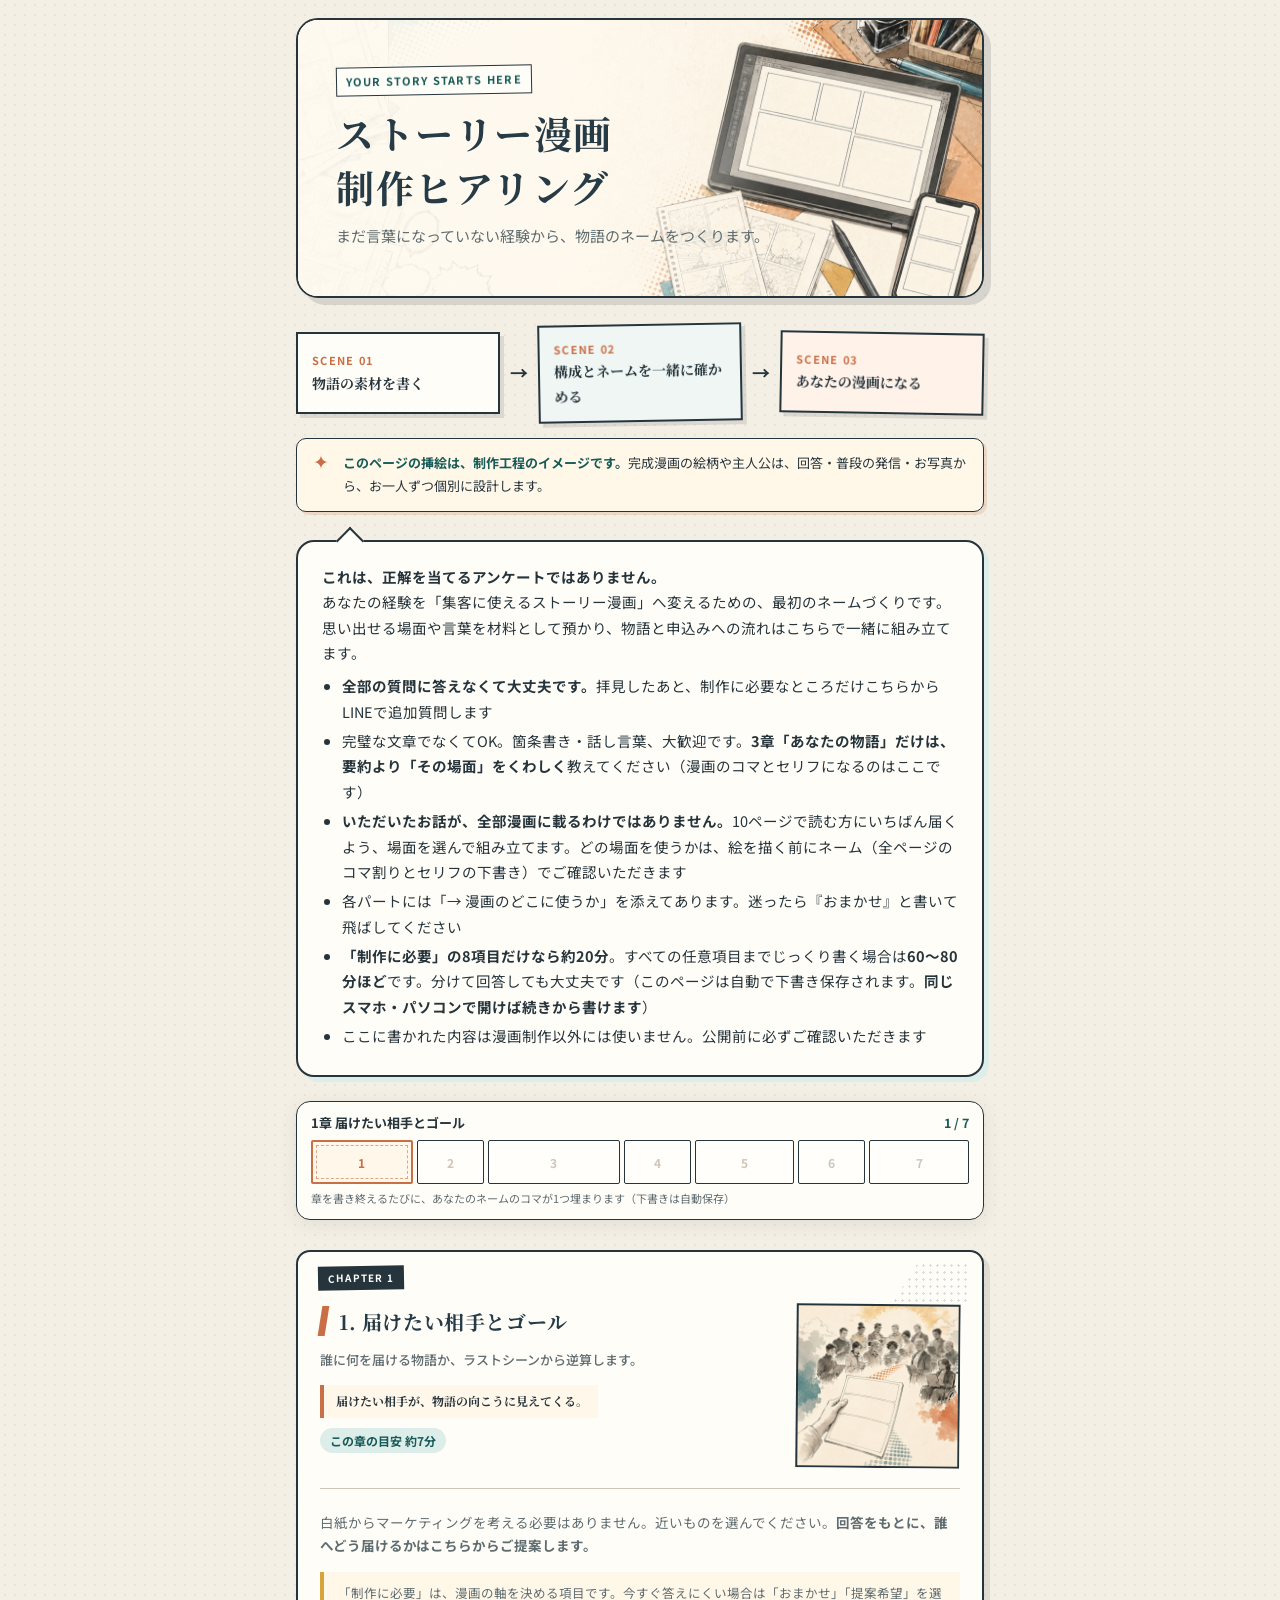
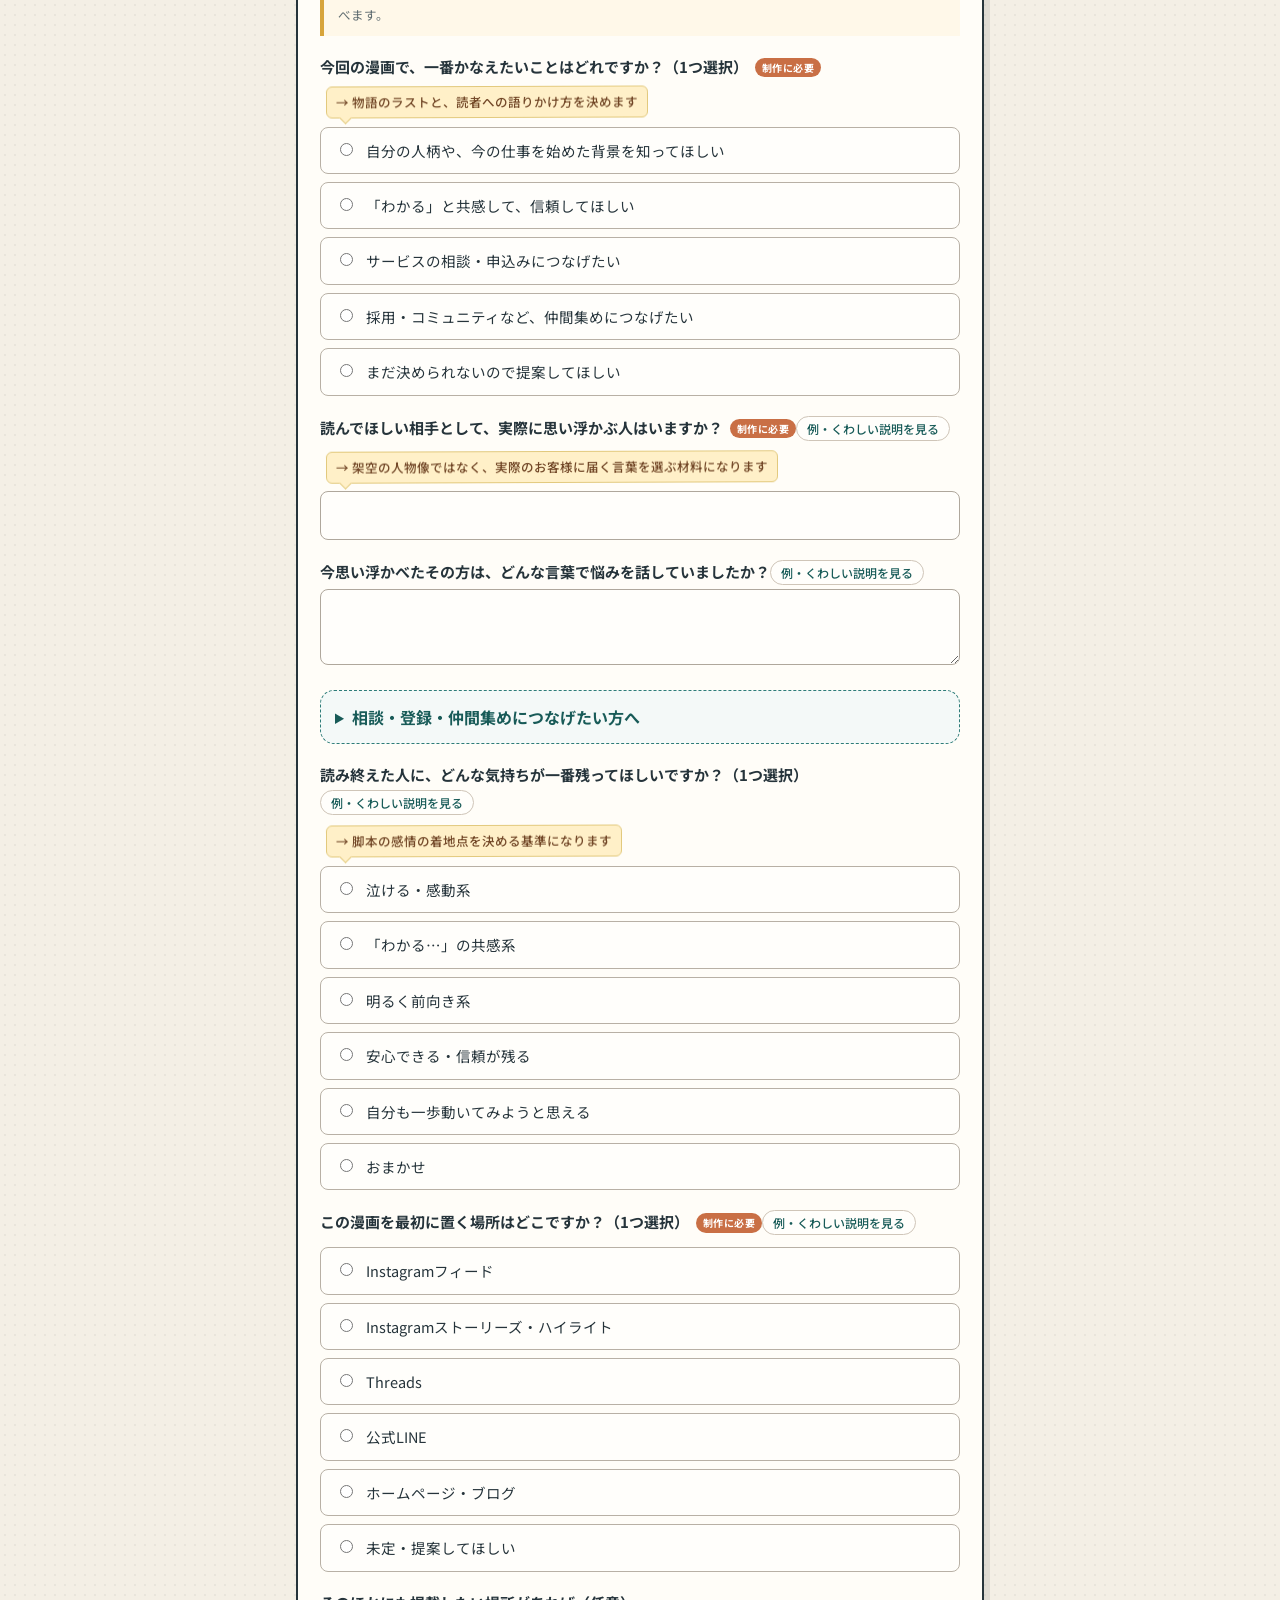
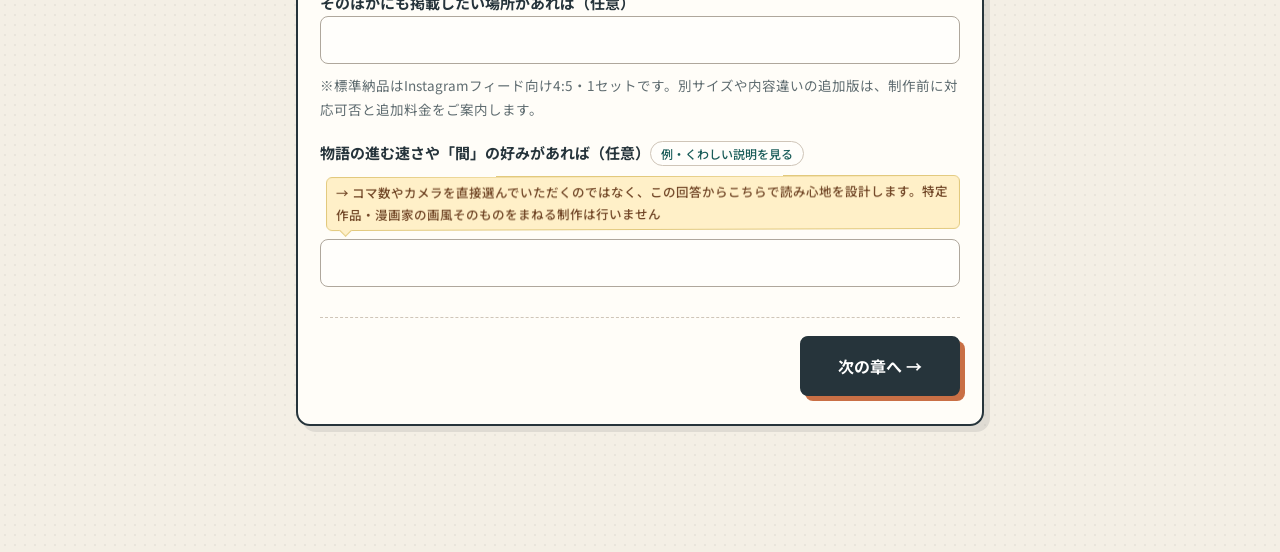
==== commit 365e7922: "1章ずつ表示・ネームの帯・吹き出し見本・一休み画面・補足の折りたたみを追加 Co-Authored-By: Claude Opus 5.5 <noreply@anthropic.com>" ====
--- a/index.html
+++ b/index.html
@@ -380,11 +380,132 @@
     .btn { width: 100%; margin-top: 8px; }
     .progress-card { top: 5px; }
   }
+
+  /* ===== 1章ずつ見せる（2026-09-24）=====
+     JSが動いたときだけ html.paged を付ける。JSが無ければ従来どおり全章を縦に並べる */
+  .paged .card[data-step]:not(.is-current),
+  .paged .card.finish:not(.is-current),
+  .paged .card.rest:not(.is-current),
+  .paged #landing.is-away { display: none; }
+  .card { scroll-margin-top: 118px; }
+  @media (prefers-reduced-motion: no-preference) {
+    .paged .card.is-current.is-entering { animation: page-in .38s cubic-bezier(.2,.8,.2,1) both; }
+    .paged .card.is-current.is-entering.from-prev { animation-name: page-in-prev; }
+  }
+  @keyframes page-in { from { opacity: 0; transform: translateX(26px) rotate(.4deg); } to { opacity: 1; transform: none; } }
+  @keyframes page-in-prev { from { opacity: 0; transform: translateX(-26px) rotate(-.4deg); } to { opacity: 1; transform: none; } }
+
+  .chapter-time {
+    display: inline-block; margin: 10px 0 0; padding: 2px 10px; border-radius: 999px;
+    font-size: 12px; font-weight: 700; color: var(--accent-deep); background: var(--accent-soft);
+  }
+  .step-nav { display: flex; justify-content: space-between; align-items: center; gap: 10px; margin-top: 30px; padding-top: 18px; border-top: 1.5px dashed var(--line); }
+  .step-nav .btn { margin-top: 0; width: auto; }
+  .step-nav .btn.sub { padding: 10px 16px; }
+  .step-nav .spacer { flex: 1; }
+  @media (max-width: 520px) {
+    .step-nav { flex-direction: column-reverse; align-items: stretch; }
+    .step-nav .btn { width: 100%; }
+  }
+
+  /* ===== あなたのネーム（7コマの進み具合）===== */
+  .progress-meta { align-items: baseline; }
+  .progress-meta #stepLabel { font-weight: 700; color: var(--ink); font-size: 13px; }
+  .name-strip { display: flex; gap: 4px; height: 44px; }
+  .name-strip button {
+    flex: var(--w, 1); min-width: 0; padding: 0; position: relative; overflow: hidden; cursor: pointer;
+    border: 1.5px solid var(--ink); background: #FFFEFB; border-radius: 2px;
+    font: inherit; color: var(--line); font-size: 12px; font-weight: 700;
+  }
+  .name-strip button:focus-visible { outline: 3px solid var(--mustard); outline-offset: 1px; }
+  .name-strip img { position: absolute; inset: 0; width: 100%; height: 100%; object-fit: cover; opacity: 0; }
+  .name-strip .n { position: relative; z-index: 1; }
+  .name-strip .is-done img { opacity: 1; }
+  .name-strip .is-done .n {
+    position: absolute; left: 2px; bottom: 1px; color: #fff; font-size: 9.5px;
+    background: var(--ink); padding: 0 4px; line-height: 1.5;
+  }
+  .name-strip .is-current { border-width: 2.5px; border-color: var(--orange); color: var(--orange); background: #FFF7E9; }
+  .name-strip .is-current:not(.is-done)::after {
+    content: ""; position: absolute; inset: 3px; border: 1.5px dashed var(--orange); opacity: .6;
+  }
+  .name-note { margin: 5px 0 0; font-size: 11px; color: var(--ink-soft); }
+  @media (prefers-reduced-motion: no-preference) {
+    .name-strip .ink-in img { animation: ink-in .7s cubic-bezier(.2,.8,.2,1) both; }
+    .name-strip .ink-in { animation: panel-stamp .5s cubic-bezier(.2,.9,.25,1.2) .5s both; }
+  }
+  @keyframes ink-in { from { opacity: 0; clip-path: inset(0 100% 0 0); } to { opacity: 1; clip-path: inset(0 0 0 0); } }
+  @keyframes panel-stamp { 0% { transform: scale(1); } 45% { transform: scale(1.12) rotate(-2deg); } 100% { transform: scale(1); } }
+
+  /* ===== 3章: あなたの言葉が吹き出しになる ===== */
+  .bubble-preview { margin: 10px 0 4px; }
+  .bubble-preview .bp-cap { font-size: 12px; font-weight: 700; color: var(--accent-deep); margin: 0 0 6px; }
+  .bubble-preview .bp-panel {
+    position: relative; min-height: 236px; padding: 16px 14px 22px; border: 2px solid var(--ink); background-color: #FFFEFB;
+    background-image: radial-gradient(rgba(38,52,59,.12) 1px, transparent 1px); background-size: 6px 6px;
+    display: flex; flex-direction: row-reverse; justify-content: flex-start; align-items: flex-start; gap: 16px;
+    box-shadow: 4px 4px 0 rgba(38,52,59,.10);
+  }
+  .bubble-preview .bubble {
+    position: relative; writing-mode: vertical-rl; text-orientation: mixed;
+    max-height: 196px; padding: 16px 11px; background: #fff; border: 2px solid var(--ink);
+    border-radius: 50% / 34%; font-size: 14px; font-weight: 600; line-height: 1.55; letter-spacing: .04em; color: var(--ink);
+  }
+  .bubble-preview .bubble::after {
+    content: ""; position: absolute; left: -9px; bottom: 16px; width: 14px; height: 14px; background: #fff;
+    border-left: 2px solid var(--ink); border-bottom: 2px solid var(--ink); transform: skewY(28deg) rotate(12deg);
+  }
+  .bubble-preview .bubble.thought { border-radius: 42%; border-style: solid; background: #FFF8E9; }
+  .bubble-preview .bubble.thought::after { display: none; }
+  .bubble-preview .bp-note { position: absolute; right: 8px; bottom: 3px; font-size: 10px; color: var(--ink-soft); }
+  @media (prefers-reduced-motion: no-preference) {
+    .bubble-preview .bubble.pop { animation: bubble-pop .32s cubic-bezier(.2,.9,.25,1.25) both; }
+  }
+  @keyframes bubble-pop { from { opacity: 0; transform: scale(.7); } to { opacity: 1; transform: scale(1); } }
+
+  /* ===== 補足の「例を見る」 ===== */
+  .hint-toggle {
+    display: inline-block; margin: 2px 0 4px; padding: 1px 10px; border: 1px solid var(--line); border-radius: 999px;
+    background: #FFFEFB; color: var(--accent-deep); font: inherit; font-size: 12px; font-weight: 500; cursor: pointer;
+  }
+  .hint-toggle[aria-expanded="true"] { background: var(--accent-soft); border-color: var(--accent); }
+
+  /* ===== 一休み・完成のネーム ===== */
+  .card.rest { text-align: center; padding-top: 36px; }
+  .card.rest h2, .card.finish h2 { font-family: "Noto Serif JP", "Kaisei Decol", serif; }
+  .card.rest p { max-width: 460px; margin: 8px auto 0; font-size: 14.5px; }
+  .name-page {
+    display: grid; grid-template-columns: repeat(6, 1fr); grid-template-rows: repeat(4, 64px); gap: 6px;
+    max-width: 420px; margin: 18px auto 6px; padding: 8px; background: #fff; border: 2px solid var(--ink);
+    box-shadow: 5px 5px 0 rgba(38,52,59,.12);
+  }
+  .name-page .np { position: relative; overflow: hidden; border: 1.5px solid var(--ink); background: #FFFEFB; }
+  .name-page .np img { width: 100%; height: 100%; object-fit: cover; display: block; }
+  .name-page .np span { position: absolute; left: 3px; top: 2px; font-size: 10px; font-weight: 700; color: #fff; background: var(--ink); padding: 0 4px; }
+  .name-page .np:nth-child(1) { grid-area: 1 / 1 / 2 / 5; }
+  .name-page .np:nth-child(2) { grid-area: 1 / 5 / 2 / 7; }
+  .name-page .np:nth-child(3) { grid-area: 2 / 1 / 4 / 4; }
+  .name-page .np:nth-child(4) { grid-area: 2 / 4 / 3 / 7; }
+  .name-page .np:nth-child(5) { grid-area: 3 / 4 / 4 / 7; }
+  .name-page .np:nth-child(6) { grid-area: 4 / 1 / 5 / 3; }
+  .name-page .np:nth-child(7) { grid-area: 4 / 3 / 5 / 7; }
+  .name-page .np.is-empty img { opacity: .12; filter: grayscale(1); }
+  @media (prefers-reduced-motion: no-preference) {
+    .is-current .name-page .np { animation: ink-in .6s cubic-bezier(.2,.8,.2,1) both; }
+    .is-current .name-page .np:nth-child(2) { animation-delay: .08s; }
+    .is-current .name-page .np:nth-child(3) { animation-delay: .16s; }
+    .is-current .name-page .np:nth-child(4) { animation-delay: .24s; }
+    .is-current .name-page .np:nth-child(5) { animation-delay: .32s; }
+    .is-current .name-page .np:nth-child(6) { animation-delay: .40s; }
+    .is-current .name-page .np:nth-child(7) { animation-delay: .48s; }
+  }
+  .name-page-cap { font-size: 12.5px; color: var(--ink-soft); margin: 0 0 14px; }
 </style>
 </head>
 <body>
 <div class="wrap">
 
+  <div id="landing">
   <div class="hero">
     <img src="decor/hero-hybrid-studio-v3.jpg" alt="紙のラフ、デジタル作画画面、スマートフォンを使った漫画制作の流れ">
     <div class="title">
@@ -417,9 +538,13 @@
     </ul>
   </div>
 
+  </div>
+
   <div class="progress-card" aria-label="フォームの現在位置">
-    <div class="progress-meta"><span>現在の章・下書き自動保存</span><strong id="stepText">1 / 7</strong></div>
-    <div class="progress-track"><div class="progress-fill" id="progressFill"></div></div>
+    <div class="progress-meta"><span id="stepLabel">現在の章・下書き自動保存</span><strong id="stepText">1 / 7</strong></div>
+    <div class="progress-track" id="progressTrack"><div class="progress-fill" id="progressFill"></div></div>
+    <div class="name-strip" id="nameStrip" hidden></div>
+    <p class="name-note" id="nameNote" hidden>章を書き終えるたびに、あなたのネームのコマが1つ埋まります（下書きは自動保存）</p>
   </div>
 
   <form id="f">
@@ -537,11 +662,13 @@
     <label class="q">それはいつ頃ですか？<span class="hint">ざっくりでOK。例: 5年前、下の子が生まれた頃</span><input type="text" name="turning_when"></label>
     <label class="q">その瞬間を、場面で教えてください<span class="hint">どこにいて、誰と一緒で、何をしていましたか？ 目に入っていたものや、体の感じ（足が止まった・涙が出た など）も、書けるだけどうぞ。例: 金曜の夜、会社帰りの駅の改札を出たところで、足が止まって動けなくなった</span><textarea name="turning_scene"></textarea></label>
     <label class="q">そのとき、誰かに言われた一言と、あなたが返した一言は？<span class="hint">例: 夫に「しばらく休みなよ」と言われて、私は「でも…」としか言えなかった。正確でなくて大丈夫です。誰とも話していなければ、心の中でつぶやいた言葉でも</span><span class="why">→ 漫画のセリフのいちばん大事な材料になります</span><textarea class="short" name="turning_dialogue"></textarea></label>
+    <div class="bubble-preview" data-source="turning_dialogue" data-cap="あなたの言葉は、漫画ではこんな吹き出しになります（イメージ）" hidden></div>
     <label class="q">そのあと、自分で決めて最初にしたことは？<span class="hint">例: 次の日、上司に休職の相談をした／資格の資料を取り寄せた</span><textarea class="short" name="turning_words"></textarea></label>
 
     <p class="q3-head">② 抜け出せた理由<span class="why">→ 漫画の中心になり、読者が持ち帰れるヒントになります</span></p>
     <label class="q">楽になれた・うまくいき始めたのは、何に気づいたから、何を変えたからですか？<span class="badge needed">制作に必要</span><span class="hint">考え方ひとつ、習慣ひとつで大丈夫です。例: 「休むのも仕事のうち」と言われて、週に一度は予定を入れない日をつくった。誰かに言われた言葉がきっかけなら、その言葉もどうぞ</span><textarea name="way_out"></textarea></label>
     <label class="q">あの頃の自分に、今のあなたなら何と声をかけますか？（任意）<span class="why">→ 漫画の最後の一言や、読者への語りかけに使います</span><textarea class="short" name="past_self_message"></textarea></label>
+    <div class="bubble-preview" data-source="past_self_message" data-kind="thought" data-cap="あの頃のあなたへの一言は、こんなふうに入ります（イメージ）" hidden></div>
 
     <p class="q3-head">③ 転機の前のこと<span class="badge needed">どちらか1つ</span><span class="why">→ 読者が「私も同じだ」と自分を重ねるシーンになります</span></p>
     <div class="soft-note">つらい話を無理に書く必要はありません。書けるところだけどうぞ。</div>
@@ -890,27 +1017,230 @@
     if (target.name === "goal_type" || target.name === "chara_how" || target.name === "photo_after") updateConditionalSections();
   });
 
-  // スクロール位置に合わせて現在の項目を表示
+  // ===== 1章ずつ見せる・あなたのネーム（2026-09-24）=====
+  // 70項目超を縦に並べると、スクロールバーの小ささだけで「長い」と感じさせる。
+  // 1画面に1章だけ出し、章を終えるたびに7コマのネームが1つ埋まる。
+  var STEP_KEY = "hearing-step-v8", DONE_KEY = "hearing-done-v8";
+  var MINUTES = { 1: 7, 2: 8, 3: 20, 4: 5, 5: 8, 6: 5, 7: 7 };
+  var STRIP_W = [3, 2, 4, 2, 3, 2, 3];
+  var reduceMotion = window.matchMedia && matchMedia("(prefers-reduced-motion: reduce)").matches;
+  var landing = document.getElementById("landing");
   var stepCards = Array.prototype.slice.call(document.querySelectorAll(".card[data-step]"));
-  var stepText = document.getElementById("stepText");
-  var progressFill = document.getElementById("progressFill");
-  var currentStep = 0;
-  function showStep(step) {
-    stepText.textContent = step + " / " + stepCards.length;
-    progressFill.style.width = ((step / stepCards.length) * 100) + "%";
-    if (step !== currentStep) {
-      currentStep = step;
-      pulseClass(progressFill, "is-moving", 650);
+  var finishCard = document.querySelector(".card.finish");
+  var total = stepCards.length;
+  var titles = stepCards.map(function (c) { var h = c.querySelector("h2"); return h ? h.textContent.replace(/^\d+\.\s*/, "") : ""; });
+  var thumbs = stepCards.map(function (c) { var im = c.querySelector(".chapter-visual img"); return im ? im.getAttribute("src") : ""; });
+  var done = {};
+  var current = 1;
+
+  function readStore(key, fallback) { try { var v = localStorage.getItem(key); return v ? JSON.parse(v) : fallback; } catch (e) { return fallback; } }
+  function writeStore(key, value) { try { localStorage.setItem(key, JSON.stringify(value)); } catch (e) {} }
+
+  function makeNav(prevLabel, nextLabel, nextStep, prevStep) {
+    var nav = document.createElement("div");
+    nav.className = "step-nav";
+    if (prevStep) {
+      var prev = document.createElement("button");
+      prev.type = "button"; prev.className = "btn sub"; prev.textContent = prevLabel;
+      prev.addEventListener("click", function () { go(prevStep, true); });
+      nav.appendChild(prev);
+    } else {
+      var sp = document.createElement("span"); sp.className = "spacer"; nav.appendChild(sp);
     }
-  }
-  if ("IntersectionObserver" in window) {
-    var observer = new IntersectionObserver(function (entries) {
-      entries.forEach(function (entry) {
-        if (entry.isIntersecting) showStep(Number(entry.target.getAttribute("data-step")));
-      });
-    }, { rootMargin: "-20% 0px -65% 0px", threshold: 0 });
-    stepCards.forEach(function (card) { observer.observe(card); });
-  }
+    if (nextStep) {
+      var next = document.createElement("button");
+      next.type = "button"; next.className = "btn"; next.textContent = nextLabel;
+      next.addEventListener("click", function () { completeAndGo(nextStep); });
+      nav.appendChild(next);
+    }
+    return nav;
+  }
+
+  // 3章のあとの一休み
+  var restCard = document.createElement("div");
+  restCard.className = "card rest";
+  restCard.innerHTML = '<div class="finish-mark" aria-hidden="true">½</div>'
+    + '<h2 style="color:var(--accent-deep); margin:12px 0 4px">ここで半分です</h2>'
+    + '<p>いちばん大事な3章「あなたの物語」を書き終えました。ここまでの下書きは、この端末に保存されています。</p>'
+    + '<p><strong>続きは、明日でも大丈夫です。</strong>同じスマホ・パソコンでこのページを開けば、続きから書けます。</p>'
+    + '<div class="name-page" aria-hidden="true"></div>'
+    + '<p class="name-page-cap">あなたのネーム: 3 / 7 コマ</p>';
+  stepCards[2].parentNode.insertBefore(restCard, stepCards[3]);
+
+  // 各章の目安時間と、前後のボタン
+  stepCards.forEach(function (card, i) {
+    var n = i + 1;
+    var copy = card.querySelector(".chapter-copy");
+    if (copy && MINUTES[n]) {
+      var t = document.createElement("p");
+      t.className = "chapter-time";
+      t.textContent = "この章の目安 約" + MINUTES[n] + "分";
+      copy.appendChild(t);
+    }
+    var nextStep = n === 3 ? "rest" : (n === total ? "finish" : n + 1);
+    var nextLabel = n === total ? "回答をまとめる →" : "次の章へ →";
+    card.appendChild(makeNav("← 前の章へ", nextLabel, nextStep, n > 1 ? (n === 4 ? "rest" : n - 1) : null));
+  });
+  restCard.appendChild(makeNav("← 3章を見直す", "続けて4章へ →", 4, 3));
+  finishCard.insertBefore(makeNav("← 7章に戻る", "", null, total), finishCard.firstChild);
+  var finishPage = document.createElement("div");
+  finishPage.innerHTML = '<div class="name-page" aria-hidden="true"></div><p class="name-page-cap">7コマ、そろいました。この材料から、あなたのネームをつくります。</p>';
+  finishCard.insertBefore(finishPage, finishCard.querySelector(".finish-mark"));
+
+  // ネームの帯（進み具合）
+  var strip = document.getElementById("nameStrip");
+  var stripButtons = [];
+  for (var k = 1; k <= total; k++) {
+    (function (n) {
+      var b = document.createElement("button");
+      b.type = "button";
+      b.style.setProperty("--w", STRIP_W[n - 1] || 1);
+      b.setAttribute("aria-label", n + "章 " + titles[n - 1] + "へ移動");
+      b.innerHTML = (thumbs[n - 1] ? '<img src="' + thumbs[n - 1] + '" alt="" loading="lazy">' : "") + '<span class="n">' + n + "</span>";
+      b.addEventListener("click", function () { go(n, n < stepNumber(current)); });
+      strip.appendChild(b);
+      stripButtons.push(b);
+    })(k);
+  }
+
+  function stepNumber(step) { return step === "rest" ? 3.5 : step === "finish" ? total + 1 : step; }
+  function doneCount() { var c = 0; for (var i = 1; i <= total; i++) if (done[i]) c++; return c; }
+
+  function renderNamePages() {
+    document.querySelectorAll(".name-page").forEach(function (page) {
+      page.innerHTML = "";
+      for (var i = 1; i <= total; i++) {
+        var cell = document.createElement("div");
+        cell.className = "np" + (done[i] ? "" : " is-empty");
+        cell.innerHTML = (thumbs[i - 1] ? '<img src="' + thumbs[i - 1] + '" alt="">' : "") + "<span>" + i + "</span>";
+        page.appendChild(cell);
+      }
+    });
+    var cap = restCard.querySelector(".name-page-cap");
+    if (cap) cap.textContent = "あなたのネーム: " + doneCount() + " / " + total + " コマ";
+  }
+
+  function renderStrip(justDone) {
+    stripButtons.forEach(function (b, i) {
+      var n = i + 1;
+      b.classList.toggle("is-done", !!done[n]);
+      b.classList.toggle("is-current", n === current);
+      if (n === justDone) {
+        b.classList.remove("ink-in"); void b.offsetWidth; b.classList.add("ink-in");
+      }
+    });
+    var label = document.getElementById("stepLabel");
+    var text = document.getElementById("stepText");
+    if (current === "rest") { label.textContent = "一休み"; text.textContent = doneCount() + " / " + total + " コマ"; }
+    else if (current === "finish") { label.textContent = "回答をまとめる"; text.textContent = doneCount() + " / " + total + " コマ"; }
+    else { label.textContent = current + "章 " + titles[current - 1]; text.textContent = current + " / " + total; }
+  }
+
+  function go(step, fromPrev) {
+    current = step;
+    var target = step === "rest" ? restCard : step === "finish" ? finishCard : stepCards[step - 1];
+    [].concat(stepCards, [restCard, finishCard]).forEach(function (c) {
+      var on = c === target;
+      c.classList.toggle("is-current", on);
+      if (!on) c.classList.remove("is-entering", "from-prev");
+    });
+    target.classList.add("is-revealed");
+    if (step === "rest" || step === "finish") renderNamePages();
+    target.classList.remove("is-entering", "from-prev"); void target.offsetWidth;
+    target.classList.add("is-entering");
+    if (fromPrev) target.classList.add("from-prev");
+    landing.classList.toggle("is-away", step !== 1);
+    renderStrip();
+    writeStore(STEP_KEY, step);
+    var anchor = step === 1 ? landing : target;
+    anchor.scrollIntoView({ behavior: reduceMotion ? "auto" : "smooth", block: "start" });
+  }
+
+  function completeAndGo(nextStep) {
+    var justDone = null;
+    if (typeof current === "number" && !done[current]) { done[current] = true; justDone = current; }
+    writeStore(DONE_KEY, done);
+    go(nextStep, false);
+    if (justDone) {
+      renderStrip(justDone);
+      flashSavebar(justDone + "コマ目が埋まりました（" + doneCount() + " / " + total + "）");
+    }
+  }
+
+  function startPaging() {
+    document.documentElement.classList.add("paged");
+    document.getElementById("progressTrack").hidden = true;
+    strip.hidden = false;
+    document.getElementById("nameNote").hidden = false;
+    done = readStore(DONE_KEY, {}) || {};
+    var saved = readStore(STEP_KEY, 1);
+    var valid = saved === "rest" || saved === "finish" || (typeof saved === "number" && saved >= 1 && saved <= total);
+    current = valid ? saved : 1;
+    var target = current === "rest" ? restCard : current === "finish" ? finishCard : stepCards[current - 1];
+    [].concat(stepCards, [restCard, finishCard]).forEach(function (c) { c.classList.toggle("is-current", c === target); });
+    target.classList.add("is-revealed");
+    renderNamePages();
+    landing.classList.toggle("is-away", current !== 1);
+    renderStrip();
+  }
+
+  function resetPaging() {
+    done = {};
+    writeStore(DONE_KEY, done);
+    go(1, true);
+  }
+
+  // ===== 補足の「例を見る」 =====
+  // 長い補足文は最初は畳んでおき、押したときだけ出す（3章は書き方の案内そのものなので畳まない）
+  document.querySelectorAll('.card[data-step]:not([data-step="3"]) label.q .hint').forEach(function (hint) {
+    if (hint.textContent.length <= 34) return;
+    var btn = document.createElement("button");
+    btn.type = "button";
+    btn.className = "hint-toggle";
+    btn.textContent = "例・くわしい説明を見る";
+    btn.setAttribute("aria-expanded", "false");
+    hint.hidden = true;
+    btn.addEventListener("click", function (e) {
+      e.preventDefault();
+      hint.hidden = !hint.hidden;
+      btn.setAttribute("aria-expanded", hint.hidden ? "false" : "true");
+      btn.textContent = hint.hidden ? "例・くわしい説明を見る" : "説明を閉じる";
+    });
+    hint.parentNode.insertBefore(btn, hint);
+  });
+
+  // ===== 3章: 書いた言葉が吹き出しになる =====
+  function bubbleTexts(value) {
+    var v = (value || "").trim();
+    if (!v) return [];
+    var quoted = v.match(/「[^」]+」/g);
+    var parts = quoted ? quoted.map(function (q) { return q.slice(1, -1); }) : [v.split(/\n/)[0]];
+    return parts.slice(0, 2).map(function (t) { t = t.trim(); return t.length > 30 ? t.slice(0, 29) + "…" : t; });
+  }
+  var previews = Array.prototype.slice.call(document.querySelectorAll(".bubble-preview"));
+  function renderPreview(box, animate) {
+    var field = form.querySelector('[name="' + box.getAttribute("data-source") + '"]');
+    var texts = bubbleTexts(field && field.value);
+    box.hidden = texts.length === 0;
+    if (!texts.length) { box.innerHTML = ""; box.removeAttribute("data-key"); return; }
+    var key = texts.join("|");
+    if (box.getAttribute("data-key") === key) return;
+    var isNew = box.getAttribute("data-key") === null || box.querySelectorAll(".bubble").length !== texts.length;
+    box.setAttribute("data-key", key);
+    var kind = box.getAttribute("data-kind") === "thought" ? " thought" : "";
+    box.innerHTML = '<p class="bp-cap">' + box.getAttribute("data-cap") + "</p>"
+      + '<div class="bp-panel">' + texts.map(function (t) {
+        var span = document.createElement("span"); span.textContent = t;
+        return '<span class="bubble' + kind + (animate && isNew ? " pop" : "") + '">' + span.innerHTML + "</span>";
+      }).join("") + '<span class="bp-note">実際の絵と文字は、制作時に整えます</span></div>';
+  }
+  var previewTimer = null;
+  form.addEventListener("input", function (event) {
+    var name = event.target && event.target.name;
+    if (name !== "turning_dialogue" && name !== "past_self_message") return;
+    clearTimeout(previewTimer);
+    previewTimer = setTimeout(function () { previews.forEach(function (b) { renderPreview(b, true); }); }, 250);
+  });
 
   // 章が画面に入ったときだけ、一度だけ扉コマを動かす
   var revealTargets = Array.prototype.slice.call(document.querySelectorAll(".card"));
@@ -1028,12 +1358,16 @@
     localStorage.removeItem(KEY);
     form.reset();
     updateConditionalSections();
+    previews.forEach(function (b) { renderPreview(b, false); });
+    resetPaging();
     flashSavebar("下書きを消しました");
     window.scrollTo(0, 0);
   });
 
   restore();
   updateConditionalSections();
+  previews.forEach(function (b) { renderPreview(b, false); });
+  startPaging();
 })();
 </script>
 </body>
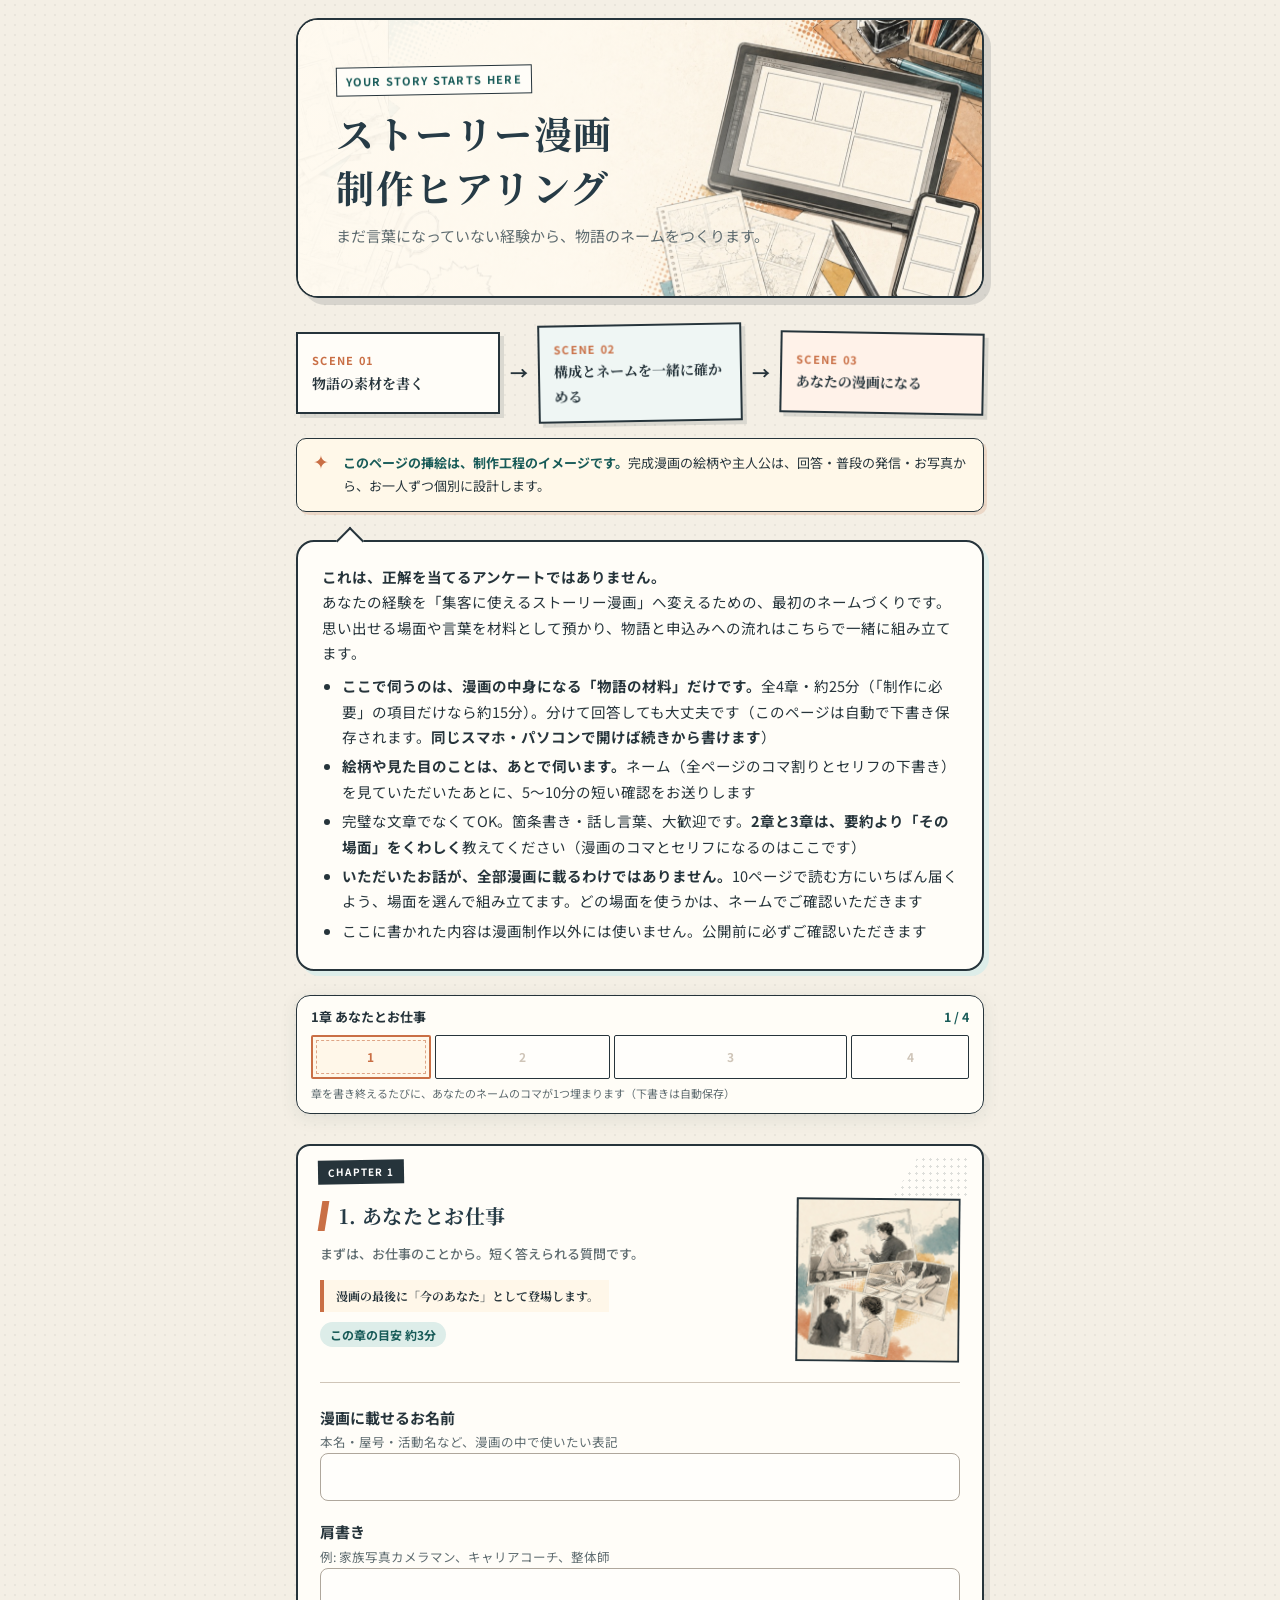
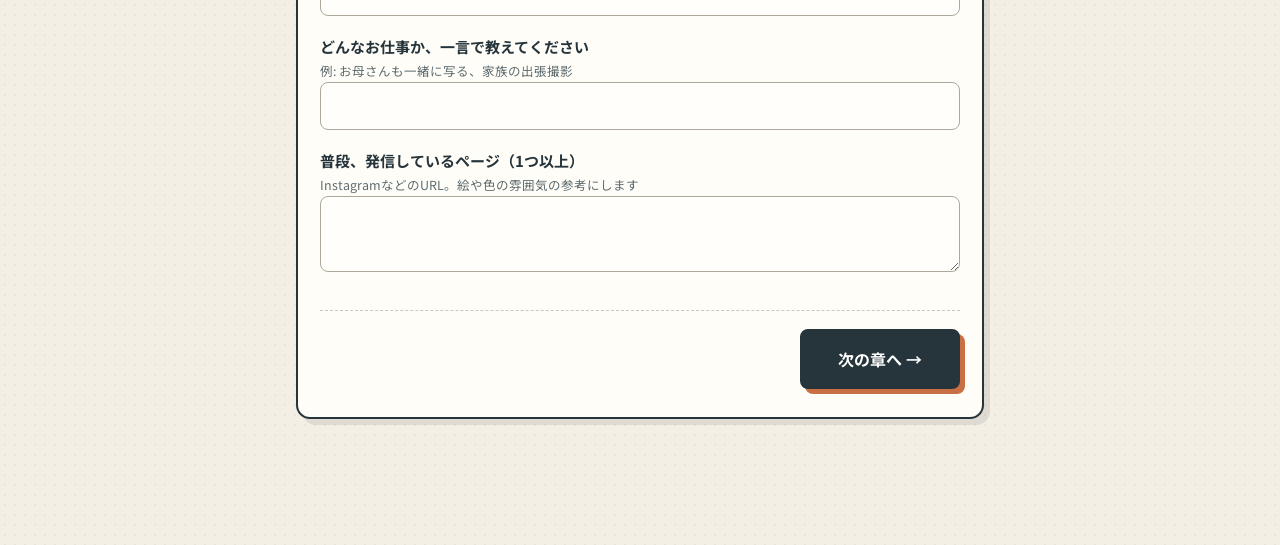
==== commit 8f00c351: "第1段階「物語」4章22問へ作り替え、第2段階「絵の確認」ページ（visual.html）を追加 Co-Authored-By: Claude Opus 5.5 <noreply@anthropic." ====
--- a/index.html
+++ b/index.html
@@ -354,6 +354,14 @@
     box-shadow: 5px 5px 0 var(--orange);
   }
   .btn:active { transform: translate(3px,3px); box-shadow: 2px 2px 0 var(--orange); }
+  /* LINEで送る（LINEのブランド色） */
+  .btn.line { background: #06C755; border-color: #06C755; box-shadow: 5px 5px 0 var(--ink); font-size: 17px; padding: 15px 44px; }
+  .btn.line:active { box-shadow: 2px 2px 0 var(--ink); }
+  .btn.sub-strong { background: #fff; color: var(--ink); box-shadow: 4px 4px 0 var(--line); }
+  .send-main { margin: 16px auto 6px; max-width: 420px; }
+  .send-how { font-size: 12.5px; color: var(--ink-soft); margin: 10px 0 0; }
+  details.send-other { max-width: 510px; margin: 14px auto 0; text-align: left; border-top: 1.5px dashed var(--line); padding-top: 10px; }
+  details.send-other summary { cursor: pointer; color: var(--accent-deep); font-weight: 700; font-size: 13.5px; text-align: center; }
   .btn.sub { background: #fff; color: var(--ink-soft); border: 1.5px solid var(--line); box-shadow: none; font-weight: 400; font-size: 13px; padding: 8px 20px; }
   .btn.share { background: #6C9B78; box-shadow: 0 3px 10px rgba(75,130,90,0.25); display: none; }
   #copied { display: none; color: var(--accent-deep); font-weight: 700; margin-top: 10px; }
@@ -441,23 +449,56 @@
   .bubble-preview { margin: 10px 0 4px; }
   .bubble-preview .bp-cap { font-size: 12px; font-weight: 700; color: var(--accent-deep); margin: 0 0 6px; }
   .bubble-preview .bp-panel {
-    position: relative; min-height: 236px; padding: 16px 14px 22px; border: 2px solid var(--ink); background-color: #FFFEFB;
-    background-image: radial-gradient(rgba(38,52,59,.12) 1px, transparent 1px); background-size: 6px 6px;
-    display: flex; flex-direction: row-reverse; justify-content: flex-start; align-items: flex-start; gap: 16px;
+    position: relative; overflow: hidden; border: 2px solid var(--ink); background: #FFFEFB;
+    /* 上は紙（吹き出しの場所）、下に挿絵。padding の % は幅基準なので、絵の高さと一緒に伸び縮みする */
+    padding: 14px 14px calc(var(--art-pad, 44%) + 4px);
+    display: flex; flex-direction: row-reverse; justify-content: space-around; align-items: flex-start; gap: 10px;
     box-shadow: 4px 4px 0 rgba(38,52,59,.10);
   }
+  .bubble-preview .bp-art {
+    position: absolute; left: 0; right: 0; bottom: 0; z-index: 0; aspect-ratio: var(--art-ratio, 450 / 202);
+    background: var(--art) center / cover no-repeat;
+    -webkit-mask-image: linear-gradient(to bottom, transparent 0, #000 34%); mask-image: linear-gradient(to bottom, transparent 0, #000 34%);
+  }
+  .bubble-preview[data-kind="dialogue"] .bp-panel { --art-pad: 43.4%; justify-content: space-between; padding-left: 8%; padding-right: 8%; }
+  .bubble-preview[data-source="past_self_message"] .bp-panel { --art: url("decor/bubble-past-v1.jpg"); --art-ratio: 435 / 180; --art-pad: 41%; justify-content: flex-start; padding-right: 22px; }
+  /* ネーム（下書き）風の人物。性別が出ないよう、丸い頭と顔の向きの線だけで描く */
+  .bubble-preview .bp-figures { position: absolute; left: 0; right: 0; bottom: 0; z-index: 0; aspect-ratio: 300 / 130; }
+  .bubble-preview .bp-figures svg { display: block; width: 100%; height: 100%; }
+  .bubble-preview .bp-who {
+    position: absolute; bottom: 6px; z-index: 2; transform: translateX(-50%);
+    font-size: 11px; font-weight: 700; color: #fff; background: var(--ink); padding: 0 7px; border-radius: 3px; white-space: nowrap;
+    max-width: 44%; overflow: hidden; text-overflow: ellipsis;
+  }
+  .bubble-preview .bp-who.left { left: 29.3%; }
+  .bubble-preview .bp-who.right { left: 70.7%; }
   .bubble-preview .bubble {
-    position: relative; writing-mode: vertical-rl; text-orientation: mixed;
-    max-height: 196px; padding: 16px 11px; background: #fff; border: 2px solid var(--ink);
-    border-radius: 50% / 34%; font-size: 14px; font-weight: 600; line-height: 1.55; letter-spacing: .04em; color: var(--ink);
-  }
+    position: relative; z-index: 1; writing-mode: vertical-rl; text-orientation: mixed; white-space: pre-line;
+    max-height: 184px; padding: 24px 17px; background: #fff; border: 2px solid var(--ink);
+    border-radius: 50%; font-size: 14px; font-weight: 600; line-height: 1.6; letter-spacing: .04em; color: var(--ink);
+  }
+  .bubble-preview .bubble.is-empty { visibility: hidden; }
+  /* しっぽ: 枠線の三角（before）の上に白い三角（after）を重ね、吹き出しの枠線を切る */
+  .bubble-preview .bubble::before,
   .bubble-preview .bubble::after {
-    content: ""; position: absolute; left: -9px; bottom: 16px; width: 14px; height: 14px; background: #fff;
-    border-left: 2px solid var(--ink); border-bottom: 2px solid var(--ink); transform: skewY(28deg) rotate(12deg);
-  }
-  .bubble-preview .bubble.thought { border-radius: 42%; border-style: solid; background: #FFF8E9; }
-  .bubble-preview .bubble.thought::after { display: none; }
-  .bubble-preview .bp-note { position: absolute; right: 8px; bottom: 3px; font-size: 10px; color: var(--ink-soft); }
+    content: ""; position: absolute; left: 50%; clip-path: polygon(0 0, 100% 0, 42% 100%);
+  }
+  .bubble-preview .bubble::before { width: 20px; height: 20px; bottom: -18px; margin-left: -8px; background: var(--ink); }
+  .bubble-preview .bubble::after { width: 13px; height: 15px; bottom: -13px; margin-left: -4px; background: #fff; }
+  .bubble-preview .bubble.to-left::before, .bubble-preview .bubble.to-left::after { clip-path: polygon(0 0, 100% 0, 58% 100%); }
+  .bubble-preview .bubble.to-left::before { margin-left: -12px; }
+  .bubble-preview .bubble.to-left::after { margin-left: -9px; }
+  /* 心の声: しっぽの代わりに小さな丸 */
+  .bubble-preview .bubble.thought { background: #FFF8E9; }
+  .bubble-preview .bubble.thought::before,
+  .bubble-preview .bubble.thought::after { clip-path: none; border: 2px solid var(--ink); border-radius: 50%; background: #FFF8E9; }
+  .bubble-preview .bubble.thought::before { width: 14px; height: 14px; bottom: -20px; left: 30%; margin-left: 0; }
+  .bubble-preview .bubble.thought::after { width: 8px; height: 8px; bottom: -34px; left: 18%; margin-left: 0; }
+  .bubble-preview .bp-note { margin: 5px 0 0; font-size: 11px; color: var(--ink-soft); text-align: right; }
+  .q-group { font-weight: 700; font-size: 15px; margin: 18px 0 6px; }
+  .q-group .hint { font-weight: 400; font-size: 12.5px; color: var(--ink-soft); display: block; }
+  .dialogue-pair { border-left: 3px solid var(--accent-soft); padding-left: 12px; }
+  .dialogue-pair label.q { font-size: 14px; margin-top: 10px; }
   @media (prefers-reduced-motion: no-preference) {
     .bubble-preview .bubble.pop { animation: bubble-pop .32s cubic-bezier(.2,.9,.25,1.25) both; }
   }
@@ -475,7 +516,7 @@
   .card.rest h2, .card.finish h2 { font-family: "Noto Serif JP", "Kaisei Decol", serif; }
   .card.rest p { max-width: 460px; margin: 8px auto 0; font-size: 14.5px; }
   .name-page {
-    display: grid; grid-template-columns: repeat(6, 1fr); grid-template-rows: repeat(4, 64px); gap: 6px;
+    display: grid; grid-template-columns: repeat(6, 1fr); grid-template-rows: repeat(2, 84px); gap: 6px;
     max-width: 420px; margin: 18px auto 6px; padding: 8px; background: #fff; border: 2px solid var(--ink);
     box-shadow: 5px 5px 0 rgba(38,52,59,.12);
   }
@@ -484,11 +525,8 @@
   .name-page .np span { position: absolute; left: 3px; top: 2px; font-size: 10px; font-weight: 700; color: #fff; background: var(--ink); padding: 0 4px; }
   .name-page .np:nth-child(1) { grid-area: 1 / 1 / 2 / 5; }
   .name-page .np:nth-child(2) { grid-area: 1 / 5 / 2 / 7; }
-  .name-page .np:nth-child(3) { grid-area: 2 / 1 / 4 / 4; }
-  .name-page .np:nth-child(4) { grid-area: 2 / 4 / 3 / 7; }
-  .name-page .np:nth-child(5) { grid-area: 3 / 4 / 4 / 7; }
-  .name-page .np:nth-child(6) { grid-area: 4 / 1 / 5 / 3; }
-  .name-page .np:nth-child(7) { grid-area: 4 / 3 / 5 / 7; }
+  .name-page .np:nth-child(3) { grid-area: 2 / 1 / 3 / 3; }
+  .name-page .np:nth-child(4) { grid-area: 2 / 3 / 3 / 7; }
   .name-page .np.is-empty img { opacity: .12; filter: grayscale(1); }
   @media (prefers-reduced-motion: no-preference) {
     .is-current .name-page .np { animation: ink-in .6s cubic-bezier(.2,.8,.2,1) both; }
@@ -500,6 +538,56 @@
     .is-current .name-page .np:nth-child(7) { animation-delay: .48s; }
   }
   .name-page-cap { font-size: 12.5px; color: var(--ink-soft); margin: 0 0 14px; }
+
+  /* ===== 1章: 読者のつぶやき／7章: 最終ページの見本 ===== */
+  .bubble-preview[data-kind="reader"] .bp-panel { --art-pad: 43.4%; justify-content: center; }
+  .bubble-preview .bp-who.center { left: 50%; }
+  .cta-preview { margin: 10px 0 4px; }
+  .cta-page {
+    position: relative; border: 2px solid var(--ink); background: #FFFEFB; padding: 10px 14px 14px;
+    box-shadow: 4px 4px 0 rgba(38,52,59,.10);
+  }
+  .cta-page .bp-figures { position: static; display: block; width: 86%; margin: 0 auto; aspect-ratio: 300 / 120; }
+  .cta-preview .bp-cap { font-size: 12px; font-weight: 700; color: var(--accent-deep); margin: 0 0 6px; }
+  .cta-preview .bp-note { margin: 5px 0 0; font-size: 11px; color: var(--ink-soft); text-align: right; }
+  .cta-box {
+    position: relative; margin-top: -14px; padding: 10px 14px; border: 2px solid var(--ink); background: #FFF8E9;
+    font-size: 14px; font-weight: 700; line-height: 1.7; white-space: pre-line; overflow-wrap: anywhere;
+  }
+  .cta-name { margin: 8px 0 0; text-align: right; font-size: 12.5px; font-weight: 700; color: var(--ink-soft); }
+
+  /* ===== 空欄のお知らせ ===== */
+  .need-notice {
+    margin-top: 22px; padding: 12px 14px; border: 2px solid var(--mustard); border-radius: 10px; background: #FFF8E9;
+    font-size: 13.5px;
+  }
+  .need-notice p { margin: 0 0 6px; }
+  .need-notice ul { margin: 0; padding: 0; list-style: none; display: flex; flex-direction: column; gap: 6px; }
+  .need-notice li { display: flex; justify-content: space-between; align-items: center; gap: 8px; }
+  .need-notice li span { font-weight: 700; }
+  .need-notice .jump {
+    flex-shrink: 0; padding: 2px 10px; border: 1px solid var(--accent); border-radius: 999px; background: #fff;
+    color: var(--accent-deep); font: inherit; font-size: 12px; cursor: pointer;
+  }
+  .flash-field { animation: flash-field 1.4s ease-out; }
+  @keyframes flash-field { 0%, 40% { box-shadow: 0 0 0 4px rgba(215,164,59,.55); } 100% { box-shadow: none; } }
+
+  /* ===== 物語の骨組み（4コマ）===== */
+  .yonkoma { max-width: 420px; margin: 20px auto 8px; text-align: left; }
+  .yonkoma h3 { margin: 0 0 4px; font-family: "Noto Serif JP", "Kaisei Decol", serif; font-size: 17px; color: var(--accent-deep); text-align: center; }
+  .yonkoma .yk-lead { margin: 0 0 10px; font-size: 12.5px; color: var(--ink-soft); text-align: center; }
+  .yonkoma .yk { position: relative; border: 2px solid var(--ink); background: #FFFEFB; padding: 26px 14px 12px; margin-bottom: 7px; min-height: 84px; }
+  .yonkoma .yk .no { position: absolute; left: -2px; top: -2px; background: var(--ink); color: #fff; font-size: 11px; font-weight: 700; padding: 1px 8px; }
+  .yonkoma .yk .lb { position: absolute; left: 34px; top: 3px; font-size: 11.5px; font-weight: 700; color: var(--orange); }
+  .yonkoma .yk .tx { font-size: 14px; line-height: 1.7; white-space: pre-line; overflow-wrap: anywhere; }
+  .yonkoma .yk.is-empty { background-image: radial-gradient(rgba(38,52,59,.10) 1px, transparent 1px); background-size: 6px 6px; }
+  .yonkoma .yk.is-empty .tx { color: var(--ink-soft); font-size: 13px; }
+  .yonkoma .yk .jump { margin-left: 6px; padding: 1px 10px; border: 1px solid var(--accent); border-radius: 999px; background: #fff; color: var(--accent-deep); font: inherit; font-size: 12px; cursor: pointer; }
+  .yonkoma .yk-note { font-size: 12px; color: var(--ink-soft); text-align: center; margin: 4px 0 0; }
+
+  /* ===== 確認文の箇条書き ===== */
+  .ack-list { margin: 10px 0 0; padding: 10px 14px 10px 30px; background: #F4F9F8; border: 1.5px solid var(--accent-soft); border-radius: 10px; font-size: 13.5px; }
+  .ack-list li { margin: 3px 0; }
 </style>
 </head>
 <body>
@@ -529,11 +617,10 @@
     <strong>これは、正解を当てるアンケートではありません。</strong><br>
     あなたの経験を「集客に使えるストーリー漫画」へ変えるための、最初のネームづくりです。思い出せる場面や言葉を材料として預かり、物語と申込みへの流れはこちらで一緒に組み立てます。
     <ul>
-      <li><strong>全部の質問に答えなくて大丈夫です。</strong>拝見したあと、制作に必要なところだけこちらからLINEで追加質問します</li>
-      <li>完璧な文章でなくてOK。箇条書き・話し言葉、大歓迎です。<strong>3章「あなたの物語」だけは、要約より「その場面」をくわしく</strong>教えてください（漫画のコマとセリフになるのはここです）</li>
-      <li><strong>いただいたお話が、全部漫画に載るわけではありません。</strong>10ページで読む方にいちばん届くよう、場面を選んで組み立てます。どの場面を使うかは、絵を描く前にネーム（全ページのコマ割りとセリフの下書き）でご確認いただきます</li>
-      <li>各パートには「→ 漫画のどこに使うか」を添えてあります。迷ったら『おまかせ』と書いて飛ばしてください</li>
-      <li><strong>「制作に必要」の8項目だけなら約20分</strong>。すべての任意項目までじっくり書く場合は<strong>60〜80分ほど</strong>です。分けて回答しても大丈夫です（このページは自動で下書き保存されます。<strong>同じスマホ・パソコンで開けば続きから書けます</strong>）</li>
+      <li><strong>ここで伺うのは、漫画の中身になる「物語の材料」だけです。</strong>全4章・約25分（「制作に必要」の項目だけなら約15分）。分けて回答しても大丈夫です（このページは自動で下書き保存されます。<strong>同じスマホ・パソコンで開けば続きから書けます</strong>）</li>
+      <li><strong>絵柄や見た目のことは、あとで伺います。</strong>ネーム（全ページのコマ割りとセリフの下書き）を見ていただいたあとに、5〜10分の短い確認をお送りします</li>
+      <li>完璧な文章でなくてOK。箇条書き・話し言葉、大歓迎です。<strong>2章と3章は、要約より「その場面」をくわしく</strong>教えてください（漫画のコマとセリフになるのはここです）</li>
+      <li><strong>いただいたお話が、全部漫画に載るわけではありません。</strong>10ページで読む方にいちばん届くよう、場面を選んで組み立てます。どの場面を使うかは、ネームでご確認いただきます</li>
       <li>ここに書かれた内容は漫画制作以外には使いません。公開前に必ずご確認いただきます</li>
     </ul>
   </div>
@@ -541,7 +628,7 @@
   </div>
 
   <div class="progress-card" aria-label="フォームの現在位置">
-    <div class="progress-meta"><span id="stepLabel">現在の章・下書き自動保存</span><strong id="stepText">1 / 7</strong></div>
+    <div class="progress-meta"><span id="stepLabel">現在の章・下書き自動保存</span><strong id="stepText">1 / 4</strong></div>
     <div class="progress-track" id="progressTrack"><div class="progress-fill" id="progressFill"></div></div>
     <div class="name-strip" id="nameStrip" hidden></div>
     <p class="name-note" id="nameNote" hidden>章を書き終えるたびに、あなたのネームのコマが1つ埋まります（下書きは自動保存）</p>
@@ -549,101 +636,55 @@
 
   <form id="f">
 
-  <!-- 1 届けたい相手とゴール -->
   <div class="card" data-step="1">
     <div class="chapter-opening">
       <div class="chapter-copy">
-        <div class="sec-head"><img src="decor/sec1.png" alt=""><h2>1. 届けたい相手とゴール</h2></div>
-        <p class="chapter-teaser">誰に何を届ける物語か、ラストシーンから逆算します。</p>
-        <p class="chapter-caption">届けたい相手が、物語の向こうに見えてくる。</p>
+        <div class="sec-head"><img src="decor/sec1.png" alt=""><h2>1. あなたとお仕事</h2></div>
+        <p class="chapter-teaser">まずは、お仕事のことから。短く答えられる質問です。</p>
+        <p class="chapter-caption">漫画の最後に「今のあなた」として登場します。</p>
       </div>
       <figure class="chapter-visual">
-        <img src="decor/chapter-1-audience-v2.jpg" alt="白紙の漫画からさまざまな読者へ物語が届くイメージ" loading="lazy">
+        <img src="decor/chapter-2-work-v1.jpg" alt="打ち合わせや仕事の場面のイメージ" loading="lazy">
       </figure>
     </div>
-    <p class="sec-note">白紙からマーケティングを考える必要はありません。近いものを選んでください。<strong>回答をもとに、誰へどう届けるかはこちらからご提案します。</strong></p>
-    <p class="field-guide">「制作に必要」は、漫画の軸を決める項目です。今すぐ答えにくい場合は「おまかせ」「提案希望」を選べます。</p>
-    <label class="q">今回の漫画で、一番かなえたいことはどれですか？（1つ選択）<span class="badge needed">制作に必要</span><span class="why">→ 物語のラストと、読者への語りかけ方を決めます</span></label>
-    <div class="opts">
-      <label><input type="radio" name="goal_type" value="人柄・背景を知ってほしい">自分の人柄や、今の仕事を始めた背景を知ってほしい</label>
-      <label><input type="radio" name="goal_type" value="共感・信頼につなげたい">「わかる」と共感して、信頼してほしい</label>
-      <label><input type="radio" name="goal_type" value="相談・申込につなげたい">サービスの相談・申込みにつなげたい</label>
-      <label><input type="radio" name="goal_type" value="採用・仲間集めにつなげたい">採用・コミュニティなど、仲間集めにつなげたい</label>
-      <label><input type="radio" name="goal_type" value="提案希望">まだ決められないので提案してほしい</label>
-    </div>
-    <label class="q">読んでほしい相手として、実際に思い浮かぶ人はいますか？<span class="badge needed">制作に必要</span><span class="hint">名前は不要です。「最近相談に来た40代の小規模事業者」のような書き方で大丈夫です。思い浮かばなければ「おまかせ」とご記入ください</span><span class="why">→ 架空の人物像ではなく、実際のお客様に届く言葉を選ぶ材料になります</span><input type="text" name="reader_anchor"></label>
-    <label class="q">今思い浮かべたその方は、どんな言葉で悩みを話していましたか？<span class="hint">ここでは「一人の実際の言葉」を伺います。正確な文章でなくて大丈夫です。なければ「特になし」で構いません</span><textarea class="short" name="customer_problem_scene"></textarea></label>
-
-    <details class="monitor" id="offerDetails">
-      <summary>相談・登録・仲間集めにつなげたい方へ</summary>
-      <p class="sec-note" style="margin-top:10px">案内先がまだない場合は、無理に埋めなくて大丈夫です。制作開始前に一緒に整理します。</p>
-      <label class="q">漫画で案内したい商品・サービス・活動<span class="badge if-needed">該当する方</span><textarea class="short" name="featured_offer"></textarea></label>
-      <label class="q">読んだ直後に、最初にしてほしい行動<span class="badge if-needed">該当する方</span><span class="hint">例: プロフィールを見る、LINEに登録する、相談を申し込む。「何をしてほしいか」を伺う項目です</span><input type="text" name="desired_action"></label>
-      <label class="q">実際の案内先URL<span class="badge if-needed">該当する方</span><span class="hint">URLがまだない場合は「準備中」とご記入ください</span><input type="text" name="destination_url"></label>
-      <label class="q">案内先に進んだ方に、最初に届くものと、その後の流れ<span class="badge if-needed">該当する方</span><span class="hint">例: LINE登録 → あいさつと特典PDF「〇〇」が届く → メッセージ内の予約フォームから個別相談へ。決まっていなければ「未定」で大丈夫です</span><span class="why">→ 漫画の最後で「進むと何が受け取れるか」を、物語の中身とつなげて案内します</span><textarea class="short" name="offer_flow"></textarea></label>
-    </details>
-    <label class="q">読み終えた人に、どんな気持ちが一番残ってほしいですか？（1つ選択）<span class="hint">ここでは「読後に残す感情」を伺います。物語のテンポや絵の見た目は、別の質問で確認します</span><span class="why">→ 脚本の感情の着地点を決める基準になります</span></label>
-    <div class="opts">
-      <label><input type="radio" name="tone" value="感動系">泣ける・感動系</label>
-      <label><input type="radio" name="tone" value="共感系">「わかる…」の共感系</label>
-      <label><input type="radio" name="tone" value="前向き系">明るく前向き系</label>
-      <label><input type="radio" name="tone" value="安心・信頼系">安心できる・信頼が残る</label>
-      <label><input type="radio" name="tone" value="行動喚起系">自分も一歩動いてみようと思える</label>
-      <label><input type="radio" name="tone" value="おまかせ">おまかせ</label>
-    </div>
-    <label class="q">この漫画を最初に置く場所はどこですか？（1つ選択）<span class="badge needed">制作に必要</span><span class="hint">ここでは「最初に読まれる場所」を伺います。画面の見え方や、1ページ目のつかみを考える材料になります</span></label>
-    <div class="opts">
-      <label><input type="radio" name="primary_channel" value="Instagramフィード">Instagramフィード</label>
-      <label><input type="radio" name="primary_channel" value="Instagramストーリーズ・ハイライト">Instagramストーリーズ・ハイライト</label>
-      <label><input type="radio" name="primary_channel" value="Threads">Threads</label>
-      <label><input type="radio" name="primary_channel" value="公式LINE">公式LINE</label>
-      <label><input type="radio" name="primary_channel" value="ホームページ・ブログ">ホームページ・ブログ</label>
-      <label><input type="radio" name="primary_channel" value="未定・提案希望">未定・提案してほしい</label>
-    </div>
-    <label class="q">そのほかにも掲載したい場所があれば（任意）<input type="text" name="secondary_channels"></label>
-    <p class="sec-note" style="margin-top:10px">※標準納品はInstagramフィード向け4:5・1セットです。別サイズや内容違いの追加版は、制作前に対応可否と追加料金をご案内します。</p>
-    <label class="q">物語の進む速さや「間」の好みがあれば（任意）<span class="hint">入力欄を押すと候補が出ます。自由に書き換えても、「おまかせ」でも大丈夫です</span><span class="why">→ コマ数やカメラを直接選んでいただくのではなく、この回答からこちらで読み心地を設計します。特定作品・漫画家の画風そのものをまねる制作は行いません</span><input type="text" name="reading_preference" list="readingPreferenceOptions"></label>
-    <datalist id="readingPreferenceOptions">
-      <option value="余韻を残して静かに読ませたい"></option>
-      <option value="日常会話のように自然に進めたい"></option>
-      <option value="テンポよく読み進められる形にしたい"></option>
-      <option value="力強くドラマチックに見せたい"></option>
-      <option value="内容に合わせて提案してほしい"></option>
-    </datalist>
+    <label class="q">漫画に載せるお名前<span class="hint">本名・屋号・活動名など、漫画の中で使いたい表記</span><input type="text" name="name"></label>
+    <label class="q">肩書き<span class="hint">例: 家族写真カメラマン、キャリアコーチ、整体師</span><input type="text" name="title"></label>
+    <label class="q">どんなお仕事か、一言で教えてください<span class="hint">例: お母さんも一緒に写る、家族の出張撮影</span><input type="text" name="service"></label>
+    <label class="q">普段、発信しているページ（1つ以上）<span class="hint">InstagramなどのURL。絵や色の雰囲気の参考にします</span><textarea class="short" name="main_profile_url"></textarea></label>
   </div>
 
-  <!-- 2 お仕事のこと -->
   <div class="card" data-step="2">
     <div class="chapter-opening">
       <div class="chapter-copy">
-        <div class="sec-head"><img src="decor/sec2.png" alt=""><h2>2. あなたとお仕事のこと</h2></div>
-        <p class="chapter-teaser">仕事の価値が伝わる会話と場面を探します。</p>
-        <p class="chapter-caption">仕事の価値は、会話や手元の場面になる。</p>
+        <div class="sec-head"><img src="decor/sec2.png" alt=""><h2>2. あなたのお客様</h2></div>
+        <p class="chapter-teaser">漫画のいちばんの見せ場は、あなたのお客様が変わる場面です。</p>
+        <p class="chapter-caption">あなたに出会って、誰かが変わった。</p>
       </div>
       <figure class="chapter-visual">
-        <img src="decor/chapter-2-work-v1.jpg" alt="仕事の会話や手元が漫画の場面になるイメージ" loading="lazy">
+        <img src="decor/chapter-6-people-v1.jpg" alt="さまざまな人の表情が並ぶイメージ" loading="lazy">
       </figure>
     </div>
-    <p class="sec-note"><strong>ここは「お仕事」の話です。</strong>漫画のラストシーン（今のあなた）と、読者への誘導の材料になります。</p>
-    <label class="q">お名前（漫画に載せる表記）<span class="hint">本名・屋号・活動名など、漫画内で使いたい表記をご記入ください</span><input type="text" name="name"></label>
-    <label class="q">肩書き<span class="hint">例: Webコンサルタント、整体師、キャリア支援者</span><span class="why">→ ラストで「今のあなた」を紹介するコマに使います</span><input type="text" name="title"></label>
-    <label class="q">サービス内容はどんなお仕事ですか？<span class="hint">例: 中小企業向けの採用支援、発信が苦手な個人事業主向けのSNSサポート</span><textarea class="short" name="service"></textarea></label>
-    <label class="q">同じようなお客様に共通する、あなたに出会う前の状態は？<span class="hint">ここでは「多くのお客様に共通する傾向」を伺います。うまく整理できなければ、よく受ける相談を一つ教えてください</span><span class="why">→ 読者が「これ、私のことだ」と感じる冒頭の材料になります</span><textarea class="short" name="customer_before_problem"></textarea></label>
-    <label class="q">サービスを受けたあと、お客様に起きた変化があれば（任意）<span class="hint">数字がなくても「安心して任せられるようになった」などで大丈夫です。まだ事例がなければ「まだない」とご記入ください</span><textarea class="short" name="customer_after_result"></textarea></label>
-    <label class="q">お客様に実際に言われて、印象に残っている言葉があれば（任意）<span class="hint">まだなければ「まだない」で大丈夫です</span><input type="text" name="actual_customer_quote"></label>
-    <label class="q">その成果や言葉を、漫画に使ってもよいですか？</label>
+    <p class="sec-note"><strong>漫画を読んだ人が「この人にお願いしたい」と思うのは、あなたのお客様が変わる場面を見たときです。</strong>1人のお客様を思い浮かべて答えてください。</p>
+    <label class="q">漫画を届けたい相手として、実際に思い浮かぶお客様を1人教えてください<span class="badge needed">制作に必要</span><span class="hint">名前は不要です。例: 去年撮影した、3歳と0歳の子のお母さん／最近相談に来た、40代の会社員の方</span><span class="why">→ 架空の人物像ではなく、実際のお客様に届く漫画にします</span><input type="text" name="reader_anchor"></label>
+    <label class="q">その方が、最初に口にしていた悩みの言葉は？<span class="hint">正確でなくて大丈夫です。例: 「私はいいです、写らなくて」</span><textarea class="short" name="customer_problem_scene"></textarea></label>
+    <div class="bubble-preview" data-kind="reader" data-who="お客様" data-source="customer_problem_scene" data-cap="この言葉が、漫画の1ページ目の「つかみ」になります（イメージ）" hidden></div>
+    <div class="q-group" data-fields="customer_scene_before,customer_scene_action,customer_scene_after">その方との、忘れられない場面を教えてください<span class="badge needed">制作に必要</span><span class="hint">3つに分けて伺います。まだお客様がいない方は、①に「まだない」と書いて次へ進んでください（あなた自身が変わった場面を、見せ場にします）</span><span class="why">→ 漫画のいちばんの見せ場になります</span></div>
+    <div class="dialogue-pair">
+      <label class="q">① 最初は、どんな様子でしたか？<textarea class="short" name="customer_scene_before" placeholder="例: 撮影の日も「私は後ろで見てます」と、カメラから離れて立っていた"></textarea></label>
+      <label class="q">② あなたは、何をしましたか？<textarea class="short" name="customer_scene_action" placeholder="例: 子どもたちに「ママのところへ走っていって」とお願いした"></textarea></label>
+      <label class="q">③ その方は、どう変わりましたか？<textarea class="short" name="customer_scene_after" placeholder="例: 子どもに抱きつかれて、声を出して笑っていた"></textarea></label>
+    </div>
+    <label class="q">そのとき、その方が言ってくれた言葉は？<span class="hint">例: 「私、こんな顔で笑ってたんですね」</span><textarea class="short" name="actual_customer_quote"></textarea></label>
+    <div class="bubble-preview" data-kind="reader" data-who="お客様" data-source="actual_customer_quote" data-cap="お客様の言葉は、こんなふうに入ります（イメージ）" hidden></div>
+    <label class="q">このお客様の場面や言葉を、漫画に使ってもよいですか？</label>
     <div class="opts">
-      <label><input type="radio" name="quote_publish_permission" value="実名を伏せれば使用可">お客様の実名・特定情報を伏せれば使ってよい</label>
-      <label><input type="radio" name="quote_publish_permission" value="本人確認後に使用可">そのお客様本人に確認できた場合のみ使ってよい</label>
+      <label><input type="radio" name="quote_publish_permission" value="実名を伏せれば使用可">お名前や、その方と分かることを伏せれば、使ってよい</label>
+      <label><input type="radio" name="quote_publish_permission" value="本人確認後に使用可">そのお客様に確認してから、使ってよい</label>
       <label><input type="radio" name="quote_publish_permission" value="使用不可">漫画には使わないでほしい</label>
-      <label><input type="radio" name="quote_publish_permission" value="該当なし・提案希望">該当する実績がない・提案してほしい</label>
+      <label><input type="radio" name="quote_publish_permission" value="該当なし・提案希望">まだお客様がいない・提案してほしい</label>
     </div>
-    <label class="q">InstagramアカウントまたはURL<input type="text" name="insta"></label>
-    <label class="q">ThreadsアカウントまたはURL<input type="text" name="threads"></label>
-    <label class="q">そのほか、普段使っている発信ページのURL<input type="text" name="main_profile_url"></label>
   </div>
 
-  <!-- 3 あなたの物語 -->
   <div class="card" data-step="3">
     <div class="chapter-opening">
       <div class="chapter-copy">
@@ -657,255 +698,74 @@
     </div>
     <p class="sec-note"><strong>ここが漫画の中身になる、いちばん大事な章です。</strong>年表のように全部書く必要はありません。そのかわり、「何があったか」の要約よりも、<strong>その場面</strong>を教えてください——どこにいて、誰と一緒で、何と言われ、何と返したか。漫画では、この場面がそのままコマとセリフになります。話し言葉・箇条書きで大丈夫です（スマホの音声入力も便利です）。</p>
 
-    <p class="q3-head">① 転機になった出来事<span class="why">→ 漫画のいちばんの見せ場になります</span></p>
-    <label class="q">今の仕事を始める「きっかけ」になった出来事は何ですか？（1つだけ）<span class="badge needed">制作に必要</span><textarea class="short" name="turning_what"></textarea></label>
-    <label class="q">それはいつ頃ですか？<span class="hint">ざっくりでOK。例: 5年前、下の子が生まれた頃</span><input type="text" name="turning_when"></label>
-    <label class="q">その瞬間を、場面で教えてください<span class="hint">どこにいて、誰と一緒で、何をしていましたか？ 目に入っていたものや、体の感じ（足が止まった・涙が出た など）も、書けるだけどうぞ。例: 金曜の夜、会社帰りの駅の改札を出たところで、足が止まって動けなくなった</span><textarea name="turning_scene"></textarea></label>
-    <label class="q">そのとき、誰かに言われた一言と、あなたが返した一言は？<span class="hint">例: 夫に「しばらく休みなよ」と言われて、私は「でも…」としか言えなかった。正確でなくて大丈夫です。誰とも話していなければ、心の中でつぶやいた言葉でも</span><span class="why">→ 漫画のセリフのいちばん大事な材料になります</span><textarea class="short" name="turning_dialogue"></textarea></label>
-    <div class="bubble-preview" data-source="turning_dialogue" data-cap="あなたの言葉は、漫画ではこんな吹き出しになります（イメージ）" hidden></div>
-    <label class="q">そのあと、自分で決めて最初にしたことは？<span class="hint">例: 次の日、上司に休職の相談をした／資格の資料を取り寄せた</span><textarea class="short" name="turning_words"></textarea></label>
+    <p class="q3-head">① 転機になった出来事<span class="why">→ 漫画の感情の山になります</span></p>
+    <label class="q">今の仕事を始めるきっかけになった出来事は何ですか？（1つだけ）<span class="badge needed">制作に必要</span><textarea class="short" name="turning_what"></textarea></label>
+    <label class="q">それはいつ頃ですか？<span class="hint">ざっくりでOK。例: 3年前、下の子が1歳になった頃</span><input type="text" name="turning_when"></label>
+    <label class="q">その瞬間を、場面で教えてください<span class="badge needed">制作に必要</span><span class="hint">どこにいて、誰と一緒で、何をしていましたか？ 目に入っていたものや、体の感じ（足が止まった・涙が出た など）も、書けるだけどうぞ。例: 日曜の夕方、リビングの床に写真を広げてアルバムを作っていた</span><textarea name="turning_scene"></textarea></label>
+    <div class="q-group">そのとき、誰かに言われた一言と、あなたが返した一言は？<span class="hint">正確でなくて大丈夫です。誰とも話していなければ、「言った人」「その人の言葉」は空けたまま、心の中でつぶやいた言葉を「あなた」の欄にどうぞ</span><span class="why">→ 漫画のセリフのいちばん大事な材料になります</span></div>
+    <div class="dialogue-pair">
+      <label class="q">言った人<input type="text" name="turning_speaker" placeholder="例: 夫、妻、娘、上司、母、友人"></label>
+      <label class="q">その人の言葉<textarea class="short" name="turning_other_line" placeholder="例: ママはどこにいるの？"></textarea></label>
+      <label class="q">あなたが返した言葉（言えなかった言葉・心の中の声でも）<textarea class="short" name="turning_self_line" placeholder="例: ママは、撮る係だったからね"></textarea></label>
+    </div>
+    <div class="bubble-preview" data-kind="dialogue" data-cap="あなたの言葉は、漫画ではこんな吹き出しになります（イメージ）。改行したところで、吹き出しの中も改行されます" hidden></div>
+    <label class="q">そのあと、自分で決めて最初にしたことは？<span class="hint">例: 次の週末、夫にカメラを渡して、一緒に撮ってもらった</span><textarea class="short" name="turning_words"></textarea></label>
 
     <p class="q3-head">② 抜け出せた理由<span class="why">→ 漫画の中心になり、読者が持ち帰れるヒントになります</span></p>
-    <label class="q">楽になれた・うまくいき始めたのは、何に気づいたから、何を変えたからですか？<span class="badge needed">制作に必要</span><span class="hint">考え方ひとつ、習慣ひとつで大丈夫です。例: 「休むのも仕事のうち」と言われて、週に一度は予定を入れない日をつくった。誰かに言われた言葉がきっかけなら、その言葉もどうぞ</span><textarea name="way_out"></textarea></label>
-    <label class="q">あの頃の自分に、今のあなたなら何と声をかけますか？（任意）<span class="why">→ 漫画の最後の一言や、読者への語りかけに使います</span><textarea class="short" name="past_self_message"></textarea></label>
-    <div class="bubble-preview" data-source="past_self_message" data-kind="thought" data-cap="あの頃のあなたへの一言は、こんなふうに入ります（イメージ）" hidden></div>
-
-    <p class="q3-head">③ 転機の前のこと<span class="badge needed">どちらか1つ</span><span class="why">→ 読者が「私も同じだ」と自分を重ねるシーンになります</span></p>
+    <label class="q">楽になれた・うまくいき始めたのは、何に気づいたから、何を変えたからですか？<span class="badge needed">制作に必要</span><span class="hint">考え方ひとつ、習慣ひとつで大丈夫です。誰かの言葉がきっかけなら、その言葉もどうぞ</span><textarea name="way_out"></textarea></label>
+
+    <p class="q3-head">③ 転機の前のこと<span class="why">→ 読者が「私も同じだ」と自分を重ねる場面になります</span></p>
     <div class="soft-note">つらい話を無理に書く必要はありません。書けるところだけどうぞ。</div>
-    <label class="q">①の出来事の前、悩んでいたこと・うまくいっていなかったことは？<textarea class="short" name="before_pain"></textarea></label>
-    <label class="q">その頃の毎日は、どんな感じでしたか？<span class="hint">例: 目の前の業務に追われ、発信や営業まで手が回らなかった</span><textarea class="short" name="before_days"></textarea></label>
-    <label class="q">言われてつらかった・悔しかった一言があれば<span class="hint">誰に・何と</span><input type="text" name="before_words"></label>
-
-    <label class="q">ここまでに書いた、ほかの方（ご家族・上司・友人など）の言葉を、漫画のセリフとして使ってもよいですか？<span class="hint">実際の言葉をセリフにすると、いちばん伝わります。言った方が特定されないよう、名前や立場はぼかして描けます</span></label>
+    <label class="q">その頃のあなたを思い出すと、どんな場面が浮かびますか？（1つ）<span class="hint">例: 夜、子どもを寝かせたあと、ひとりでスマホの写真を見返していた／朝、会社の前で足が止まった</span><textarea class="short" name="before_scene"></textarea></label>
+
+    <label class="q">ここまでに書いた、ほかの方（ご家族・上司・お客様など）の言葉を、漫画のセリフとして使ってもよいですか？<span class="hint">実際の言葉をセリフにすると、いちばん伝わります。言った方が特定されないよう、名前や立場はぼかして描けます</span></label>
     <div class="opts">
       <label><input type="radio" name="others_words_permission" value="特定されない形なら使用可">言った方が分からない形なら、使ってよい</label>
       <label><input type="radio" name="others_words_permission" value="本人確認後に使用可">言った方に確認してから、使ってよい</label>
       <label><input type="radio" name="others_words_permission" value="セリフには使わない">セリフにはせず、出来事として描いてほしい</label>
       <label><input type="radio" name="others_words_permission" value="該当なし">ほかの方の言葉は書いていない</label>
     </div>
-
-    <details class="monitor">
-      <summary>④ 仕事を始めたあとにも、大きな転機があった方へ（任意）</summary>
-      <div class="soft-note">失敗を大きく見せる必要はありません。考え方や働き方を変えた、小さな出来事でも十分です。</div>
-      <label class="q">特につらかったこと・うまくいかなかったことは？<textarea class="short" name="setback"></textarea></label>
-      <label class="q">そこから、考え方や行動をどう変えましたか？<textarea class="short" name="change_action"></textarea></label>
-    </details>
-
-    <p class="q3-head">⑤ 今とこれから<span class="why">→ ラストシーンの材料になります</span></p>
-    <label class="q">今の仕事をしていて「この仕事にしてよかった」と思った瞬間は？<span class="badge needed">制作に必要</span><textarea class="short" name="joy_moment"></textarea></label>
-    <label class="q">これから実現したい働き方や、届けたい未来はありますか？<textarea class="short" name="future"></textarea></label>
-
-    <label class="q">（任意）子どもの頃のことで、今のあなたにつながっていそうな思い出があれば<textarea class="short" name="childhood"></textarea></label>
   </div>
 
-  <!-- 4 -->
   <div class="card" data-step="4">
     <div class="chapter-opening">
       <div class="chapter-copy">
-        <div class="sec-head"><img src="decor/sec4.png" alt=""><h2>4. 漫画に入れたいこと・入れたくないこと</h2></div>
-        <p class="chapter-teaser">大切な事実を守りながら、描く範囲を決めます。</p>
-        <p class="chapter-caption">描くこと・伏せることを、一緒に選ぶ。</p>
-      </div>
-      <figure class="chapter-visual">
-        <img src="decor/chapter-4-editing-v1.jpg" alt="漫画に描く場面と伏せる場面を選ぶイメージ" loading="lazy">
-      </figure>
-    </div>
-    <label class="q">必ず描いてほしい場面・エピソード ①<span class="why">→ 構成の優先順位に反映します</span><input type="text" name="must1"></label>
-    <label class="q">② <span class="hint">（あれば）</span><input type="text" name="must2"></label>
-    <label class="q">③ <span class="hint">（あれば）</span><input type="text" name="must3"></label>
-    <label class="q">触れてほしくない話題があれば教えてください<span class="badge needed">制作に必要</span><span class="hint">家族のこと、病気のこと、前職のことなど。なければ必ず「なし」とご記入ください</span><textarea name="ng"></textarea></label>
-    <label class="q">会社名・学校名・地域・人物など、伏せたい情報はありますか？<span class="hint">「すべて架空名に」「前職の会社が分からないように」など。なければ「なし」で大丈夫です</span><textarea class="short" name="anonymize_notes"></textarea></label>
-    <label class="q">健康・美容・お金・法律など、表現に注意が必要な内容があれば教えてください<span class="hint">該当しなければ「なし」で大丈夫です</span><textarea class="short" name="regulated_expression_notes"></textarea></label>
-  </div>
-
-  <!-- 5 -->
-  <div class="card" data-step="5">
-    <div class="chapter-opening">
-      <div class="chapter-copy">
-        <div class="sec-head"><img src="decor/sec5.png" alt=""><h2>5. 見た目・画面づくりについて</h2></div>
-        <p class="chapter-teaser">回答と写真から、主人公と作品全体の見せ方を設計します。</p>
-        <p class="chapter-caption">あなたらしさを、絵・コマ・文字まで一つに揃える。</p>
-      </div>
-      <figure class="chapter-visual">
-        <img src="decor/chapter-5-character-v3.jpg" alt="回答や写真、配色をもとにデジタルで漫画キャラクターを設計している途中のイメージ" loading="lazy">
-        <figcaption class="chapter-art-note">※制作工程のイメージです。完成漫画の絵柄サンプルではありません。</figcaption>
-      </figure>
-    </div>
-    <label class="q">絵そのものを見た瞬間、どんな印象を持ってほしいですか？（最優先を1つ）<span class="badge needed">制作に必要</span><span class="hint">ここでは「見た目の第一印象」を伺います。読後の気持ちや物語のテンポとは別の項目です</span></label>
-    <div class="soft-note"><strong>絵柄サンプルから選ぶ方式ではありません。</strong>この回答、普段の発信、ご本人の写真をもとに、絵柄だけでなく色・コマ割り・カメラ・文字・吹き出し・最後の案内まで案件専用に設計します。制作前にキャラクター設計図と代表コマ、<strong>絵を描く前のネーム（全ページのコマ割りとセリフの下書き）</strong>、最初の完成ページをお見せし、方向性をご承認いただいてから本編へ進みます。</div>
-    <div class="opts">
-      <label><input type="radio" name="style" value="温かい・自然体">温かく、自然体で親しみやすい<span class="desc">落ち着いた色、手描き感、日常の空気を大切にした方向</span></label>
-      <label><input type="radio" name="style" value="信頼感・プロフェッショナル">信頼感があり、プロフェッショナル<span class="desc">落ち着いた構図と色で、専門性や仕事への姿勢が伝わる方向</span></label>
-      <label><input type="radio" name="style" value="洗練・上質">洗練され、少し憧れを感じる<span class="desc">清潔感と余白があり、上質に整った方向</span></label>
-      <label><input type="radio" name="style" value="明快・読みやすい">明快で、内容がすっと伝わる<span class="desc">表情と場面が分かりやすく、スマホで読みやすい方向</span></label>
-      <label><input type="radio" name="style" value="提案希望">内容と普段の発信を見て提案してほしい</label>
-    </div>
-    <label class="q">避けたい見た目・演出があればお選びください（複数可）<span class="why">→ 絵柄、コマ割り、文字、最後の案内で避ける表現に反映します</span></label>
-    <div class="opts">
-      <label><input type="checkbox" name="style_avoid" value="幼く見える">子どもっぽい・幼く見える</label>
-      <label><input type="checkbox" name="style_avoid" value="目が大きい・キラキラが強い">目が大きい・キラキラが強い</label>
-      <label><input type="checkbox" name="style_avoid" value="写真のようにリアル">写真のようにリアル</label>
-      <label><input type="checkbox" name="style_avoid" value="デフォルメが強い">デフォルメが強い</label>
-      <label><input type="checkbox" name="style_avoid" value="色が暗い・重い">色が暗い・重い</label>
-      <label><input type="checkbox" name="style_avoid" value="演出が大げさ・ドラマチックすぎる">演出が大げさ・ドラマチックすぎる</label>
-      <label><input type="checkbox" name="style_avoid" value="ポップ・コミカルすぎる">ポップ・コミカルすぎる</label>
-      <label><input type="checkbox" name="style_avoid" value="堅く企業資料のように見える">堅く企業資料のように見える</label>
-      <label><input type="checkbox" name="style_avoid" value="売り込み感が強い">売り込み感が強い</label>
-      <label><input type="checkbox" name="style_avoid" value="コマや文字が詰まって見える">コマや文字が詰まって見える</label>
-      <label><input type="checkbox" name="style_avoid" value="特になし・提案希望">特になし・提案してほしい</label>
-    </div>
-    <details class="monitor" id="styleDetails">
-      <summary>絵・色・文字にこだわりがある方へ（任意・未記入なら、回答と発信から提案します）</summary>
-    <label class="q">絵柄や雰囲気について、補足したい希望があれば（任意）<span class="hint">例: 力強い、漫画らしい勢い、線は柔らかく、かわいすぎない。特定の漫画家・作品そのものの模倣はできません</span><input type="text" name="style_notes"></label>
-    <label class="q">普段の発信でよく使う色や、避けたい色があれば<span class="hint">例: ネイビーとベージュ／原色は避けたい。なければ「おまかせ」で大丈夫です</span><input type="text" name="brand_colors"></label>
-    <label class="q">あなたらしさが伝わる場所・仕事道具・持ち物・ブランド資料があれば（任意）<span class="hint">例: 相談室の窓、愛用のノート、施術ベッド、店舗の木製カウンター、普段のCanva投稿。URLや「特になし」でも大丈夫です</span><span class="why">→ 背景や小物を、誰にでも当てはまる素材ではなく、この作品らしい視覚モチーフにします</span><textarea class="short" name="visual_identity_cues"></textarea></label>
-    <label class="q">文字や吹き出しは、どんな印象が近いですか？（1つ選択）<span class="why">→ フォント名を選ぶ質問ではありません。完成ページの文字の太さ・形・余白を決めます</span></label>
-    <div class="opts">
-      <label><input type="radio" name="lettering_mood" value="柔らかく親しみやすい">柔らかく親しみやすい</label>
-      <label><input type="radio" name="lettering_mood" value="すっきり信頼感がある">すっきりして信頼感がある</label>
-      <label><input type="radio" name="lettering_mood" value="元気で力強い">元気で力強い</label>
-      <label><input type="radio" name="lettering_mood" value="上質でシンプル">上質でシンプル</label>
-      <label><input type="radio" name="lettering_mood" value="提案希望">内容に合わせて提案してほしい</label>
-    </div>
-    </details>
-    <div class="opts" style="margin-top:12px">
-      <label><input type="checkbox" name="style_direction_ack" value="確認済み">回答と写真から、絵柄・キャラクター・コマ割り・文字を含む専用の見せ方を提案し、キャラクター設計図・代表コマ・ネーム（コマ割りとセリフの下書き）・最初の完成ページを見てから正式決定することを確認しました</label>
-    </div>
-    <details class="monitor" id="lookDetails">
-      <summary>写真を送らない方・写真と変えて描いてほしい点がある方へ（任意）</summary>
-      <label class="q">髪型・髪色（任意）<input type="text" name="hair"></label>
-      <label class="q">普段の服装の雰囲気（任意）<span class="hint">例: ジャケット、シャツ＋デニム、ニット、ワンピース</span><input type="text" name="fashion"></label>
-      <label class="q">メガネ・アクセサリーなど特徴（任意）<input type="text" name="accessory"></label>
-    </details>
-    <label class="q">ご本人らしさを、どの程度取り入れますか？（1つ選択）</label>
-    <div class="opts">
-      <label><input type="radio" name="face" value="特徴を取り入れる">髪型・輪郭・表情など、本人らしい特徴を取り入れてほしい（写真を2〜3枚お送りください）</label>
-      <label><input type="radio" name="face" value="雰囲気">雰囲気が合っていれば似ていなくてよい</label>
-      <label><input type="radio" name="face" value="おまかせ">おまかせ</label>
-    </div>
-    <p class="sec-note" style="margin-top:10px">※写真の特徴を参考にしたイラスト化です。似顔絵のような完全な再現を保証するものではありません。</p>
-    <div class="photo-note">
-      <strong>お写真について:</strong> このフォームには写真を添付できません。顔写真・よく着る服の写真（任意・2〜3枚）は、<strong>LINEまたはメールで別途お送りください</strong>。普段の雰囲気がわかるもので、スマホの自撮りで十分です。場面ごとに服装を変えて描くので、普段の服装がわかると仕上がりがぐっとあなたらしくなります。
-    </div>
-    <label class="q">お写真を送っていただく場合の確認</label>
-    <div class="opts">
-      <label><input type="checkbox" name="photo_consent" value="同意">送った写真を、漫画キャラクター作成の参考としてAIツールに読み込ませることに同意します（写真そのものが漫画に載ることはありません。イラスト化のための参照のみに使います）</label>
-    </div>
-    <label class="q">納品後の写真の扱い（1つ選択）</label>
-    <div class="opts">
-      <label><input type="radio" name="photo_after" value="削除">削除してほしい</label>
-      <label><input type="radio" name="photo_after" value="保管">次回制作に備えて保管OK</label>
-      <label><input type="radio" name="photo_after" value="写真を送らない">写真は送らない</label>
-    </div>
-    <p class="sec-note" style="margin-top:10px">※「削除」は制作側で保管している写真データが対象です。AIツール提供会社側でのデータ処理・保持は、利用時点の各社規約に従います。</p>
-  </div>
-
-  <!-- 6 -->
-  <div class="card" data-step="6">
-    <div class="chapter-opening">
-      <div class="chapter-copy">
-        <div class="sec-head"><img src="decor/sec52.png" alt=""><h2>6. あなた以外の登場人物</h2></div>
-        <p class="chapter-teaser">関係性が見えると、物語に奥行きが生まれます。</p>
-        <p class="chapter-caption">大切な人が、物語の登場人物になる。</p>
-      </div>
-      <figure class="chapter-visual">
-        <img src="decor/chapter-6-people-v1.jpg" alt="周囲の人々が漫画の登場人物になるイメージ" loading="lazy">
-      </figure>
-    </div>
-    <p class="sec-note">本人以外を登場させるか、最初に選んでください。登場させる場合だけ、ご家族・恩師・お客様などを3人まで伺います。</p>
-    <label class="q">本人以外の登場人物を、どのように描きますか？（1つ選択）</label>
-    <div class="opts">
-      <label><input type="radio" name="chara_how" value="おまかせ">おまかせでイラスト化してほしい（特徴の文章だけでこちらでお作りします。これまでの作品もこの方式です）</label>
-      <label><input type="radio" name="chara_how" value="写真">写真を参考にしてほしい（必ずご本人の了承を得た写真のみ、LINE等で別送してください）</label>
-      <label><input type="radio" name="chara_how" value="登場人物なし">本人以外は登場させない</label>
-    </div>
-    <div id="peopleDetails">
-      <label class="q">1人目: 呼び名・あなたとの関係<span class="hint">例: 配偶者、共同経営者、上司、お客様</span><input type="text" name="chara1_rel"></label>
-      <label class="q">1人目: 特徴<span class="hint">年齢感・髪型・雰囲気</span><input type="text" name="chara1_desc"></label>
-      <label class="q">2人目: 呼び名・関係<input type="text" name="chara2_rel"></label>
-      <label class="q">2人目: 特徴<input type="text" name="chara2_desc"></label>
-      <label class="q">3人目: 呼び名・関係<input type="text" name="chara3_rel"></label>
-      <label class="q">3人目: 特徴<input type="text" name="chara3_desc"></label>
-      <label class="q">登場する方の公開について</label>
-      <div class="opts">
-        <label><input type="radio" name="people_permission" value="了承済み・必要に応じ匿名化">登場について了承を得ている（必要に応じて匿名化する）</label>
-        <label><input type="radio" name="people_permission" value="本人に似せない匿名キャラなら可">本人に似せない匿名の人物としてなら描いてよい</label>
-        <label><input type="radio" name="people_permission" value="要相談">まだ確認していないので相談したい</label>
-        <label><input type="radio" name="people_permission" value="登場人物なし">本人以外は登場させない</label>
-      </div>
-      <p class="sec-note" style="margin-top:10px">※未成年を公開作品に登場させる場合は、保護者の確認が必要です。<br>※実際の出来事に必要な脇役は、本人に似せない匿名キャラクターとして描けます。事実にない人物や出来事を追加することはありません。</p>
-    </div>
-  </div>
-
-  <!-- 7 -->
-  <div class="card" data-step="7">
-    <div class="chapter-opening">
-      <div class="chapter-copy">
-        <div class="sec-head"><img src="decor/sec6.png" alt=""><h2>7. 公開と仕上げについて</h2></div>
-        <p class="chapter-teaser">読後に取ってほしい行動まで、一つの物語にします。</p>
-        <p class="chapter-caption">完成した物語が、必要な人へ届く。</p>
+        <div class="sec-head"><img src="decor/sec4.png" alt=""><h2>4. 漫画の最後に必要なこと</h2></div>
+        <p class="chapter-teaser">読み終えた人が、次の一歩を踏み出せるように。</p>
+        <p class="chapter-caption">物語の最後に、あなたへの入口をつくる。</p>
       </div>
       <figure class="chapter-visual">
         <img src="decor/chapter-7-publish-v1.jpg" alt="完成した漫画がスマートフォンを通して読者へ届くイメージ" loading="lazy">
       </figure>
     </div>
-    <label class="q">最後の案内文に、入れたい言葉があれば（任意）<span class="hint">例:「無料相談・サービス詳細はプロフィールから」。空欄の場合は、1章の「してほしい行動」と案内先URLからこちらでご提案します</span><input type="text" name="cta"></label>
-    <label class="q">最後の案内は、どのくらいの強さが合いそうですか？（1つ選択）<span class="why">→ 同じ案内内容でも、やさしく誘うか、次の行動を明確に示すかでページの印象が変わります</span></label>
-    <div class="opts">
-      <label><input type="radio" name="cta_tone" value="やさしく案内する">やさしく、無理のない形で案内したい</label>
-      <label><input type="radio" name="cta_tone" value="行動を明確に促す">次にしてほしい行動を、はっきり伝えたい</label>
-      <label><input type="radio" name="cta_tone" value="力強く募集する">募集・参加を、力強く呼びかけたい</label>
-      <label><input type="radio" name="cta_tone" value="提案希望">内容と読者に合わせて提案してほしい</label>
-    </div>
-    <p class="sec-note" style="margin-top:10px">※標準の漫画では、主な読者と案内先をそれぞれ一つに絞ります。読者や案内先が異なる追加版は、別構成・別見積りになる場合があります。</p>
-    <label class="q">納品サイズについて<span class="hint">1章の「最初に置く場所」は物語の見せ方、ここでは画像サイズの希望を確認します</span></label>
-    <div class="opts">
-      <label><input type="radio" name="format_option" value="標準4:5・1セット">標準のInstagramフィード向け4:5・1セット</label>
-      <label><input type="radio" name="format_option" value="別媒体も相談">ほかのサイズ・媒体向けも相談したい</label>
-      <label><input type="radio" name="format_option" value="提案希望">よく分からないので提案してほしい</label>
-    </div>
-    <label class="q">納品後に、ご自身で文字を変更できるCanva編集リンクは必要ですか？<span class="hint">完成PNGは全員に納品します。編集リンクが必要な場合だけ、対応方法と範囲を制作前に確認します</span></label>
-    <div class="opts">
-      <label><input type="radio" name="editable_link_needed" value="必要">Canva編集リンクが必要</label>
-      <label><input type="radio" name="editable_link_needed" value="不要">完成PNGだけでよい</label>
-      <label><input type="radio" name="editable_link_needed" value="相談したい">よく分からないので相談したい</label>
-    </div>
-    <label class="q">公開したい時期・期日があれば<input type="text" name="deadline"></label>
-    <label class="q">連絡時のお名前・LINE表示名（漫画に載せるお名前と違う場合のみ）<span class="hint">回答と別送写真を同じ方のものとして確認するために使います。同じ場合は空欄で大丈夫です</span><input type="text" name="contact_name"></label>
-
-    <details class="monitor">
-      <summary>無料モニターとして参加する方へ</summary>
-      <p class="sec-note" style="margin-top:10px">該当する内容を確認してください。公開範囲は、制作前にもう一度相談して決めます。</p>
-      <div class="opts">
-        <label><input type="radio" name="monitor_social_permission" value="協力できる">完成した漫画をご自身のSNSで掲載することに協力できる</label>
-        <label><input type="radio" name="monitor_social_permission" value="相談したい">SNS掲載は相談したい</label>
-        <label><input type="radio" name="monitor_portfolio_permission" value="許可する">制作者の実績・ポートフォリオへの掲載を許可する</label>
-        <label><input type="radio" name="monitor_portfolio_permission" value="条件を相談したい">実績掲載の範囲を相談したい</label>
-        <label><input type="radio" name="monitor_feedback_permission" value="協力できる">制作後の感想・アンケートに協力できる</label>
-        <label><input type="radio" name="monitor_feedback_permission" value="難しい">感想・アンケートへの協力は難しい</label>
-        <label><input type="radio" name="monitor_metrics_permission" value="共有できる">可能な範囲で投稿後の閲覧数・保存・問い合わせなどを共有できる</label>
-        <label><input type="radio" name="monitor_metrics_permission" value="難しい">投稿後の反応共有は難しい</label>
-      </div>
-      <label class="q">公開について不安なこと、相談したいことがあれば<textarea class="short" name="monitor_note"></textarea></label>
-    </details>
-
-    <label class="q">修正の進め方の確認</label>
-    <div class="opts">
-      <label><input type="checkbox" name="kakunin" value="確認済み">あらすじ・構成・ネーム（全ページのコマ割りとセリフの下書き）・最初の完成ページの段階で方向性を確認し、完成ページの修正は2ラウンドまで（1ラウンド内は全ページ・何箇所でもOK）、納品後に自分で文字を変更できる編集リンクは希望者のみ事前相談となることを確認しました</label>
-    </div>
+    <label class="q">漫画を読んだ人に、最初にしてほしいことは？<span class="badge needed">制作に必要</span><span class="hint">例: 公式LINEに登録して、撮影の相談をしてもらう</span><input type="text" name="desired_action"></label>
+    <label class="q">その案内先のURL<span class="badge needed">制作に必要</span><span class="hint">まだなければ「準備中」とご記入ください</span><input type="text" name="destination_url"></label>
+    <label class="q">案内先に進んだ方に、最初に届くものと、そのあとの流れ<span class="hint">例: LINE登録 → あいさつと特典PDF「〇〇」が届く → トークで相談 → 予約フォーム。決まっていなければ「未定」で大丈夫です</span><span class="why">→ 漫画の最後で「進むと何が受け取れるか」を、物語の中身とつなげて案内します</span><textarea class="short" name="offer_flow"></textarea></label>
+    <label class="q">必ず入れてほしい場面があれば（1つ）<input type="text" name="must1"></label>
+    <label class="q">触れてほしくない話題<span class="badge needed">制作に必要</span><span class="hint">家族のこと、病気のこと、前の職場のことなど。なければ「なし」とご記入ください</span><textarea class="short" name="ng"></textarea></label>
+    <label class="q">伏せたい名前や、表現で気をつけたいことがあれば<span class="hint">例: 前の職場の名前は出さない／「治る」などの言い方は避けたい。なければ「なし」で大丈夫です</span><textarea class="short" name="caution_notes"></textarea></label>
+    <label class="q">連絡時のお名前・LINE表示名（漫画に載せるお名前と違う場合のみ）<span class="hint">回答を同じ方のものとして確認するために使います。同じ場合は空欄で大丈夫です</span><input type="text" name="contact_name"></label>
+    <div class="soft-note"><strong>このあとの流れ:</strong> いただいた回答をもとに、構成とネーム（全ページのコマ割りとセリフの下書き）をお送りします。絵柄や見た目のことは、ネームを見ていただいたあとに、短い確認でお伺いします。</div>
   </div>
 
   <!-- 送信 -->
   <div class="card finish">
     <div class="finish-mark" aria-hidden="true">✓</div>
     <h2 style="color:var(--accent-deep); margin:12px 0 4px">ご記入ありがとうございました！</h2>
-    <p style="font-size:14px; margin:0">このページだけでは回答は送信されません。次の手順で、担当者へお送りください。</p>
-    <ol class="send-steps"><li>回答をコピーする</li><li>LINEまたはメールを開く</li><li>貼り付けて送信する</li></ol>
-    <div class="btn-row">
-      <button type="button" class="btn" id="copyBtn">回答をコピーする</button>
-      <button type="button" class="btn share" id="shareBtn">スマホで送信先を選ぶ</button>
+    <p style="font-size:14px; margin:0">このページだけでは回答は送信されません。下のボタンから、担当者へお送りください。</p>
+    <div class="send-main">
+      <button type="button" class="btn line" id="lineBtn">LINEで送る</button>
+      <p class="send-how">LINEが開き、回答が入力された状態になります。送り先に担当者を選んで、送信してください</p>
     </div>
-    <div id="copied">コピーしました！ LINE・メールを開いて貼り付け、送信してください</div>
+    <details class="send-other">
+      <summary>LINEがうまく開かないとき・メールで送るとき</summary>
+      <ol class="send-steps"><li>「回答をコピーする」を押す</li><li>LINEまたはメールを開く</li><li>貼り付けて送信する</li></ol>
+      <div class="btn-row">
+        <button type="button" class="btn sub-strong" id="copyBtn">回答をコピーする</button>
+        <button type="button" class="btn share" id="shareBtn">ほかのアプリで送る</button>
+      </div>
+      <div id="copied">コピーしました！ LINE・メールを開いて貼り付け、送信してください</div>
+    </details>
     <textarea id="output" readonly></textarea>
     <div style="margin-top:18px"><button type="button" class="btn sub" id="clearBtn">下書きを消して最初からやり直す</button></div>
   </div>
@@ -1021,8 +881,9 @@
   // 70項目超を縦に並べると、スクロールバーの小ささだけで「長い」と感じさせる。
   // 1画面に1章だけ出し、章を終えるたびに7コマのネームが1つ埋まる。
   var STEP_KEY = "hearing-step-v8", DONE_KEY = "hearing-done-v8";
-  var MINUTES = { 1: 7, 2: 8, 3: 20, 4: 5, 5: 8, 6: 5, 7: 7 };
-  var STRIP_W = [3, 2, 4, 2, 3, 2, 3];
+  var MINUTES = { 1: 3, 2: 7, 3: 12, 4: 5 };
+  var STRIP_W = [2, 3, 4, 2];
+  var REST_AFTER = 2; // 一休みは2章のあと（次の3章がいちばん重い）
   var reduceMotion = window.matchMedia && matchMedia("(prefers-reduced-motion: reduce)").matches;
   var landing = document.getElementById("landing");
   var stepCards = Array.prototype.slice.call(document.querySelectorAll(".card[data-step]"));
@@ -1050,7 +911,10 @@
     if (nextStep) {
       var next = document.createElement("button");
       next.type = "button"; next.className = "btn"; next.textContent = nextLabel;
-      next.addEventListener("click", function () { completeAndGo(nextStep); });
+      next.addEventListener("click", function () {
+        if (warnIfMissing(nav, nextStep)) return;
+        completeAndGo(nextStep);
+      });
       nav.appendChild(next);
     }
     return nav;
@@ -1061,11 +925,11 @@
   restCard.className = "card rest";
   restCard.innerHTML = '<div class="finish-mark" aria-hidden="true">½</div>'
     + '<h2 style="color:var(--accent-deep); margin:12px 0 4px">ここで半分です</h2>'
-    + '<p>いちばん大事な3章「あなたの物語」を書き終えました。ここまでの下書きは、この端末に保存されています。</p>'
+    + '<p>ここまでの下書きは、この端末に保存されています。次の3章「あなたの物語」が、漫画の中身になるいちばん大事な章です。</p>'
     + '<p><strong>続きは、明日でも大丈夫です。</strong>同じスマホ・パソコンでこのページを開けば、続きから書けます。</p>'
     + '<div class="name-page" aria-hidden="true"></div>'
     + '<p class="name-page-cap">あなたのネーム: 3 / 7 コマ</p>';
-  stepCards[2].parentNode.insertBefore(restCard, stepCards[3]);
+  stepCards[REST_AFTER].parentNode.insertBefore(restCard, stepCards[REST_AFTER]);
 
   // 各章の目安時間と、前後のボタン
   stepCards.forEach(function (card, i) {
@@ -1077,15 +941,50 @@
       t.textContent = "この章の目安 約" + MINUTES[n] + "分";
       copy.appendChild(t);
     }
-    var nextStep = n === 3 ? "rest" : (n === total ? "finish" : n + 1);
+    var nextStep = n === REST_AFTER ? "rest" : (n === total ? "finish" : n + 1);
     var nextLabel = n === total ? "回答をまとめる →" : "次の章へ →";
-    card.appendChild(makeNav("← 前の章へ", nextLabel, nextStep, n > 1 ? (n === 4 ? "rest" : n - 1) : null));
+    card.appendChild(makeNav("← 前の章へ", nextLabel, nextStep, n > 1 ? (n === REST_AFTER + 1 ? "rest" : n - 1) : null));
   });
-  restCard.appendChild(makeNav("← 3章を見直す", "続けて4章へ →", 4, 3));
+  restCard.appendChild(makeNav("← " + REST_AFTER + "章を見直す", "続けて" + (REST_AFTER + 1) + "章へ →", REST_AFTER + 1, REST_AFTER));
   finishCard.insertBefore(makeNav("← 7章に戻る", "", null, total), finishCard.firstChild);
   var finishPage = document.createElement("div");
-  finishPage.innerHTML = '<div class="name-page" aria-hidden="true"></div><p class="name-page-cap">7コマ、そろいました。この材料から、あなたのネームをつくります。</p>';
+  finishPage.innerHTML = '<div class="name-page" aria-hidden="true"></div><p class="name-page-cap">4コマ、そろいました。この材料から、あなたのネームをつくります。</p>';
   finishCard.insertBefore(finishPage, finishCard.querySelector(".finish-mark"));
+  var skeleton = document.createElement("div");
+  skeleton.className = "yonkoma";
+  finishCard.insertBefore(skeleton, finishCard.querySelector(".finish-mark"));
+  // 最後のコマは本人ではなく「お客様の変化」。骨組みだけで「この人に頼むとこうなる」が伝わる形にする
+  var SKELETON = [
+    { label: "あの頃（転機の前）", fields: ["before_scene"], step: 3 },
+    { label: "転機の瞬間", fields: ["turning_scene", "turning_what"], step: 3 },
+    { label: "抜け出せた理由", fields: ["way_out"], step: 3 },
+    { label: "お客様の変化", fields: ["customer_scene_after", "actual_customer_quote"], step: 2 }
+  ];
+  function renderSkeleton() {
+    var html = "<h3>あなたの物語の骨組み</h3><p class=\"yk-lead\">いただいた言葉を、4コマに並べました。この骨組みから、10ページの物語を組み立てます。</p>";
+    var empty = 0;
+    SKELETON.forEach(function (k, i) {
+      var text = "", field = null;
+      for (var j = 0; j < k.fields.length; j++) {
+        var el = form.querySelector('[name="' + k.fields[j] + '"]');
+        if (el && el.value.trim()) { text = el.value.trim(); break; }
+        if (!field) field = k.fields[j];
+      }
+      if (text.length > 80) text = text.slice(0, 79) + "…";
+      if (!text) empty++;
+      html += '<div class="yk' + (text ? "" : " is-empty") + '"><span class="no">' + (i + 1) + '</span><span class="lb">' + k.label + "</span>"
+        + '<div class="tx">' + (text ? esc(text) : 'まだ空欄です<button type="button" class="jump" data-step="' + k.step + '" data-field="' + field + '">' + k.step + "章で書く</button>") + "</div></div>";
+    });
+    html += '<p class="yk-note">' + (empty ? "空いているコマは、書き足すか、あとでこちらから伺います。" : "4コマそろいました。この言葉が、漫画のセリフと場面になります。") + "</p>";
+    skeleton.innerHTML = html;
+    skeleton.querySelectorAll(".jump").forEach(function (b) {
+      b.addEventListener("click", function () {
+        go(Number(b.getAttribute("data-step")), true);
+        var el = form.querySelector('[name="' + b.getAttribute("data-field") + '"]');
+        if (el) setTimeout(function () { el.scrollIntoView({ block: "center" }); try { el.focus({ preventScroll: true }); } catch (e) {} el.classList.add("flash-field"); }, 450);
+      });
+    });
+  }
 
   // ネームの帯（進み具合）
   var strip = document.getElementById("nameStrip");
@@ -1103,7 +1002,7 @@
     })(k);
   }
 
-  function stepNumber(step) { return step === "rest" ? 3.5 : step === "finish" ? total + 1 : step; }
+  function stepNumber(step) { return step === "rest" ? REST_AFTER + .5 : step === "finish" ? total + 1 : step; }
   function doneCount() { var c = 0; for (var i = 1; i <= total; i++) if (done[i]) c++; return c; }
 
   function renderNamePages() {
@@ -1146,6 +1045,7 @@
     });
     target.classList.add("is-revealed");
     if (step === "rest" || step === "finish") renderNamePages();
+    if (step === "finish") renderSkeleton();
     target.classList.remove("is-entering", "from-prev"); void target.offsetWidth;
     target.classList.add("is-entering");
     if (fromPrev) target.classList.add("from-prev");
@@ -1154,6 +1054,75 @@
     writeStore(STEP_KEY, step);
     var anchor = step === 1 ? landing : target;
     anchor.scrollIntoView({ behavior: reduceMotion ? "auto" : "smooth", block: "start" });
+  }
+
+  // 「制作に必要」の欄が空いていたら、一度だけ知らせる（進むのは止めない）
+  function questionTitle(el) {
+    var t = "";
+    for (var i = 0; i < el.childNodes.length; i++) {
+      var n = el.childNodes[i];
+      if (n.nodeType === 3) t += n.textContent;
+      else if (n.nodeType === 1 && n.tagName === "SPAN") break;
+    }
+    t = t.replace(/\s+/g, "").replace(/（1つ(選択|だけ)）|（最優先を1つ）/g, "");
+    return t.length > 26 ? t.slice(0, 25) + "…" : t;
+  }
+  function missingRequired(card) {
+    var out = [];
+    card.querySelectorAll(".badge.needed").forEach(function (badge) {
+      var holder = badge.parentNode;
+      if (holder.getAttribute("data-fields")) {
+        var names = holder.getAttribute("data-fields").split(",");
+        var any = names.some(function (n) { var f = form.querySelector('[name="' + n + '"]'); return f && f.value.trim(); });
+        if (!any) out.push({ title: questionTitle(holder), target: form.querySelector('[name="' + names[0] + '"]') });
+        return;
+      }
+      if (badge.textContent.indexOf("どちらか") >= 0) {
+        var a = form.querySelector('[name="before_pain"]'), b = form.querySelector('[name="before_days"]');
+        if (a && b && !a.value.trim() && !b.value.trim()) out.push({ title: "転機の前のこと（どちらか1つ）", target: a });
+        return;
+      }
+      var field = holder.querySelector('input[type="text"], textarea');
+      if (field) {
+        if (!field.value.trim()) out.push({ title: questionTitle(holder), target: field });
+        return;
+      }
+      var opts = holder.nextElementSibling;
+      while (opts && !(opts.classList && opts.classList.contains("opts"))) opts = opts.nextElementSibling;
+      if (opts && !opts.querySelector("input:checked")) out.push({ title: questionTitle(holder), target: opts });
+    });
+    return out;
+  }
+  function warnIfMissing(nav, nextStep) {
+    var card = nav.parentNode;
+    if (typeof current !== "number" || card.getAttribute("data-warned") === "1") return false;
+    var missing = missingRequired(card);
+    if (!missing.length) return false;
+    card.setAttribute("data-warned", "1");
+    var box = document.createElement("div");
+    box.className = "need-notice";
+    box.setAttribute("role", "status");
+    box.innerHTML = "<p>「制作に必要」の欄が<strong>" + missing.length + "つ</strong>空いています。あとで書いても、こちらから伺っても大丈夫です。</p><ul></ul>";
+    var ul = box.querySelector("ul");
+    missing.forEach(function (m) {
+      var li = document.createElement("li");
+      var label = document.createElement("span"); label.textContent = m.title;
+      var btn = document.createElement("button"); btn.type = "button"; btn.className = "jump"; btn.textContent = "ここを書く";
+      btn.addEventListener("click", function () {
+        m.target.scrollIntoView({ behavior: reduceMotion ? "auto" : "smooth", block: "center" });
+        var focusable = m.target.matches("input, textarea") ? m.target : m.target.querySelector("input");
+        if (focusable) setTimeout(function () { try { focusable.focus({ preventScroll: true }); } catch (e) {} }, 350);
+        m.target.classList.remove("flash-field"); void m.target.offsetWidth; m.target.classList.add("flash-field");
+      });
+      li.appendChild(label); li.appendChild(btn); ul.appendChild(li);
+    });
+    var old = card.querySelector(".need-notice");
+    if (old) old.remove();
+    card.insertBefore(box, nav);
+    var next = nav.querySelector(".btn:not(.sub)");
+    if (next) next.textContent = "このまま次へ →";
+    box.scrollIntoView({ behavior: reduceMotion ? "auto" : "smooth", block: "center" });
+    return true;
   }
 
   function completeAndGo(nextStep) {
@@ -1180,6 +1149,7 @@
     [].concat(stepCards, [restCard, finishCard]).forEach(function (c) { c.classList.toggle("is-current", c === target); });
     target.classList.add("is-revealed");
     renderNamePages();
+    if (current === "finish") renderSkeleton();
     landing.classList.toggle("is-away", current !== 1);
     renderStrip();
   }
@@ -1192,8 +1162,8 @@
 
   // ===== 補足の「例を見る」 =====
   // 長い補足文は最初は畳んでおき、押したときだけ出す（3章は書き方の案内そのものなので畳まない）
-  document.querySelectorAll('.card[data-step]:not([data-step="3"]) label.q .hint').forEach(function (hint) {
-    if (hint.textContent.length <= 34) return;
+  document.querySelectorAll('.card[data-step]:not([data-step="2"]):not([data-step="3"]) label.q .hint').forEach(function (hint) {
+    if (hint.textContent.length <= 60) return;
     var btn = document.createElement("button");
     btn.type = "button";
     btn.className = "hint-toggle";
@@ -1210,34 +1180,105 @@
   });
 
   // ===== 3章: 書いた言葉が吹き出しになる =====
-  function bubbleTexts(value) {
-    var v = (value || "").trim();
-    if (!v) return [];
-    var quoted = v.match(/「[^」]+」/g);
-    var parts = quoted ? quoted.map(function (q) { return q.slice(1, -1); }) : [v.split(/\n/)[0]];
-    return parts.slice(0, 2).map(function (t) { t = t.trim(); return t.length > 30 ? t.slice(0, 29) + "…" : t; });
-  }
+  function bubbleText(value) {
+    var t = (value || "").replace(/\r/g, "").trim().replace(/^[「『"]+|[」』"]+$/g, "");
+    t = t.replace(/[ \t　]+\n/g, "\n").replace(/\n{2,}/g, "\n").trim();
+    if (!t) return "";
+    // 自分で改行していなければ、「、」のあとで改行する（漫画の吹き出しの区切り方）
+    if (t.indexOf("\n") < 0) t = t.replace(/、(?=.)/g, "、\n");
+    // 長すぎると吹き出しが人物を覆うので、改行を除いて36字で切る
+    var count = 0, out = "";
+    for (var i = 0; i < t.length; i++) {
+      if (t[i] !== "\n") count++;
+      if (count > 36) { out += "…"; break; }
+      out += t[i];
+    }
+    return out;
+  }
+  function fieldValue(name) { var el = form.querySelector('[name="' + name + '"]'); return el ? el.value : ""; }
+  function esc(t) { var span = document.createElement("span"); span.textContent = t; return span.innerHTML; }
+  // ネーム風の二人（左=あなた・右を向く／右=相手・左を向く）
+  var FIGURES = '<svg viewBox="0 0 300 130" preserveAspectRatio="xMidYMax meet" aria-hidden="true">'
+    + '<g fill="none" stroke="#6B7478" stroke-width="1.8" stroke-linecap="round" stroke-linejoin="round">'
+    + '<path d="M8 113 L292 113" stroke-opacity=".55"/><path d="M14 118 L286 118" stroke-opacity=".3"/>'
+    + '<path d="M50 113 C52 90 66 79 88 79 C110 79 124 90 127 113" fill="#F3EEE4"/>'
+    + '<circle cx="88" cy="52" r="22" fill="#FBF8F1"/><circle cx="88.8" cy="51.4" r="22.6" stroke-opacity=".3"/>'
+    + '<path d="M97 31 Q108 52 97 73" stroke-opacity=".6"/><path d="M67 50 Q88 58 110 50" stroke-opacity=".6"/>'
+    + '<path d="M173 113 C176 88 191 76 212 76 C234 76 249 88 252 113" fill="#F3EEE4"/>'
+    + '<circle cx="212" cy="48" r="23" fill="#FBF8F1"/><circle cx="211.2" cy="47.4" r="23.6" stroke-opacity=".3"/>'
+    + '<path d="M203 26 Q191 48 203 71" stroke-opacity=".6"/><path d="M189 46 Q212 54 235 46" stroke-opacity=".6"/>'
+    + '<path d="M186 97 Q170 101 158 94" /><path d="M158 94 L152 90 M158 94 L151 95" stroke-opacity=".7"/>'
+    + '</g></svg>';
+  // 読者（1章）: 1人。最終ページ（7章）: 正面を向いた本人
+  var FIGURE_ONE = '<svg viewBox="0 0 300 130" preserveAspectRatio="xMidYMax meet" aria-hidden="true">'
+    + '<g fill="none" stroke="#6B7478" stroke-width="1.8" stroke-linecap="round" stroke-linejoin="round">'
+    + '<path d="M8 113 L292 113" stroke-opacity=".55"/>'
+    + '<path d="M110 113 C113 88 128 77 150 77 C172 77 187 88 190 113" fill="#F3EEE4"/>'
+    + '<circle cx="150" cy="50" r="23" fill="#FBF8F1"/><circle cx="150.8" cy="49.4" r="23.6" stroke-opacity=".3"/>'
+    + '<path d="M146 28 Q137 50 146 72" stroke-opacity=".6"/><path d="M127 49 Q150 57 173 49" stroke-opacity=".6"/>'
+    + '<path d="M170 100 Q166 86 158 76" stroke-opacity=".7"/>'
+    + '</g></svg>';
+  var FIGURE_FRONT = '<svg viewBox="0 0 300 120" preserveAspectRatio="xMidYMax meet" aria-hidden="true">'
+    + '<g fill="none" stroke="#6B7478" stroke-width="1.8" stroke-linecap="round" stroke-linejoin="round">'
+    + '<path d="M106 120 C109 93 127 77 150 77 C173 77 191 93 194 120" fill="#F3EEE4"/>'
+    + '<circle cx="150" cy="46" r="24" fill="#FBF8F1"/><circle cx="150.8" cy="45.4" r="24.6" stroke-opacity=".3"/>'
+    + '<path d="M150 23 L150 69" stroke-opacity=".6"/><path d="M126 45 Q150 53 174 45" stroke-opacity=".6"/>'
+    + '<path d="M140 58 Q150 64 160 58" stroke-opacity=".7"/>'
+    + '</g></svg>';
   var previews = Array.prototype.slice.call(document.querySelectorAll(".bubble-preview"));
   function renderPreview(box, animate) {
-    var field = form.querySelector('[name="' + box.getAttribute("data-source") + '"]');
-    var texts = bubbleTexts(field && field.value);
-    box.hidden = texts.length === 0;
-    if (!texts.length) { box.innerHTML = ""; box.removeAttribute("data-key"); return; }
-    var key = texts.join("|");
+    var dialogue = box.getAttribute("data-kind") === "dialogue";
+    var reader = box.getAttribute("data-kind") === "reader";
+    var items;
+    if (reader) {
+      items = [{ text: bubbleText(fieldValue(box.getAttribute("data-source"))), cls: "" }];
+    } else if (dialogue) {
+      // 並びは flex の row-reverse なので、1つ目が右（相手）、2つ目が左（あなた）
+      items = [
+        { text: bubbleText(fieldValue("turning_other_line")), cls: "" },
+        { text: bubbleText(fieldValue("turning_self_line")), cls: " to-left" }
+      ];
+    } else {
+      items = [{ text: bubbleText(fieldValue(box.getAttribute("data-source"))), cls: " thought" }];
+    }
+    var any = items.some(function (it) { return it.text; });
+    var speaker = (fieldValue("turning_speaker") || "").trim() || "相手";
+    box.hidden = !any;
+    if (!any) { box.innerHTML = ""; box.removeAttribute("data-key"); return; }
+    var key = items.map(function (it) { return it.text; }).join("|") + (dialogue ? "|" + speaker : "");
     if (box.getAttribute("data-key") === key) return;
-    var isNew = box.getAttribute("data-key") === null || box.querySelectorAll(".bubble").length !== texts.length;
+    var prevKey = box.getAttribute("data-key");
     box.setAttribute("data-key", key);
-    var kind = box.getAttribute("data-kind") === "thought" ? " thought" : "";
+    var art = dialogue
+      ? '<span class="bp-figures">' + FIGURES + '</span><span class="bp-who left">あなた</span><span class="bp-who right">' + esc(speaker) + "</span>"
+      : reader
+        ? '<span class="bp-figures">' + FIGURE_ONE + '</span><span class="bp-who center">' + esc(box.getAttribute("data-who") || "読者") + "</span>"
+        : '<span class="bp-art" aria-hidden="true"></span>';
     box.innerHTML = '<p class="bp-cap">' + box.getAttribute("data-cap") + "</p>"
-      + '<div class="bp-panel">' + texts.map(function (t) {
-        var span = document.createElement("span"); span.textContent = t;
-        return '<span class="bubble' + kind + (animate && isNew ? " pop" : "") + '">' + span.innerHTML + "</span>";
-      }).join("") + '<span class="bp-note">実際の絵と文字は、制作時に整えます</span></div>';
+      + '<div class="bp-panel">' + art + items.map(function (it) {
+        var pop = animate && prevKey === null ? " pop" : "";
+        return '<span class="bubble' + it.cls + (it.text ? pop : " is-empty") + '">' + esc(it.text || "　") + "</span>";
+      }).join("") + "</div>"
+      + '<p class="bp-note">※ 実際の絵と文字は、制作時に整えます</p>';
+  }
+  var ctaPreview = document.getElementById("ctaPreview");
+  function renderCta() {
+    if (!ctaPreview) return;
+    var cta = (fieldValue("cta") || "").trim();
+    ctaPreview.hidden = !cta;
+    if (!cta) { ctaPreview.innerHTML = ""; return; }
+    var who = [(fieldValue("title") || "").trim(), (fieldValue("name") || "").trim()].filter(Boolean).join(" ");
+    ctaPreview.innerHTML = '<p class="bp-cap">最後のページでは、こんなふうに案内します（イメージ）</p>'
+      + '<div class="cta-page"><span class="bp-figures">' + FIGURE_FRONT + "</span>"
+      + '<div class="cta-box">' + esc(cta) + "</div>"
+      + (who ? '<p class="cta-name">' + esc(who) + "</p>" : "") + "</div>"
+      + '<p class="bp-note">※ 実際の絵と文字は、制作時に整えます</p>';
   }
   var previewTimer = null;
   form.addEventListener("input", function (event) {
     var name = event.target && event.target.name;
-    if (name !== "turning_dialogue" && name !== "past_self_message") return;
+    if (name === "cta" || name === "name" || name === "title") { renderCta(); return; }
+    if (["turning_speaker", "turning_other_line", "turning_self_line", "customer_problem_scene", "actual_customer_quote"].indexOf(name) < 0) return;
     clearTimeout(previewTimer);
     previewTimer = setTimeout(function () { previews.forEach(function (b) { renderPreview(b, true); }); }, 250);
   });
@@ -1259,50 +1300,26 @@
 
   // 回答テキスト生成
   var LABELS = [
-    ["■ 1. 届けたい相手とゴール", null],
-    ["今回の主目的", "goal_type"], ["実際に思い浮かぶ読者", "reader_anchor"],
-    ["思い浮かべた一人が話した悩みの言葉", "customer_problem_scene"],
-    ["案内したい商品・サービス・活動", "featured_offer"], ["読後に取ってほしい行動", "desired_action"],
-    ["実際の案内先URL", "destination_url"], ["案内先で最初に届くもの・その後の流れ", "offer_flow"], ["読後に残したい気持ち", "tone"],
-    ["最初に置く場所", "primary_channel"], ["その他の掲載先", "secondary_channels"],
-    ["物語のテンポ・読み心地", "reading_preference"],
-    ["■ 2. あなたとお仕事のこと", null],
-    ["お名前（漫画に載せる表記）", "name"], ["肩書き", "title"], ["サービス内容", "service"],
-    ["お客様に共通する、出会う前の状態", "customer_before_problem"],
-    ["サービス後のお客様の変化", "customer_after_result"], ["実際のお客様の言葉", "actual_customer_quote"],
-    ["成果・お客様の言葉の掲載許可", "quote_publish_permission"], ["Instagram", "insta"],
-    ["Threads", "threads"], ["その他の発信ページ", "main_profile_url"],
+    ["■ 1. あなたとお仕事", null],
+    ["お名前（漫画に載せる表記）", "name"], ["肩書き", "title"], ["お仕事を一言で", "service"],
+    ["普段発信しているページ", "main_profile_url"],
+    ["■ 2. あなたのお客様", null],
+    ["届けたいお客様（実在の1人）", "reader_anchor"], ["その方の最初の悩みの言葉", "customer_problem_scene"],
+    ["忘れられない場面①最初の様子", "customer_scene_before"], ["忘れられない場面②あなたがしたこと", "customer_scene_action"],
+    ["忘れられない場面③その方の変化", "customer_scene_after"], ["その方が言ってくれた言葉", "actual_customer_quote"],
+    ["お客様の場面・言葉の掲載許可", "quote_publish_permission"],
     ["■ 3. あなたの物語", null],
-    ["①転機: きっかけになった出来事", "turning_what"], ["①転機: いつ頃", "turning_when"], ["①転機: その瞬間の場面", "turning_scene"], ["①転機: 言われた一言と返した一言", "turning_dialogue"], ["①転機: 最初の行動", "turning_words"],
-    ["②抜け出せた理由（気づいたこと・変えたこと）", "way_out"], ["②あの頃の自分への一言", "past_self_message"],
-    ["③転機の前: 悩んでいたこと", "before_pain"], ["③転機の前: その頃の毎日", "before_days"], ["③転機の前: つらかった一言", "before_words"],
+    ["①転機: きっかけになった出来事", "turning_what"], ["①転機: いつ頃", "turning_when"], ["①転機: その瞬間の場面", "turning_scene"],
+    ["①転機: 言った人", "turning_speaker"], ["①転機: その人の言葉", "turning_other_line"], ["①転機: あなたが返した言葉", "turning_self_line"],
+    ["①転機: 最初の行動", "turning_words"],
+    ["②抜け出せた理由（気づいたこと・変えたこと）", "way_out"],
+    ["③転機の前: 思い浮かぶ場面", "before_scene"],
     ["ほかの方の言葉をセリフに使う許可", "others_words_permission"],
-    ["④うまくいかなかったこと", "setback"], ["④変えた考え方・行動", "change_action"],
-    ["⑤今: うれしかった瞬間", "joy_moment"], ["⑤これから実現したい未来", "future"],
-    ["（任意）子どもの頃の思い出", "childhood"],
-    ["■ 4. 入れたいこと・入れたくないこと", null],
-    ["必ず描いてほしい場面①", "must1"], ["必ず描いてほしい場面②", "must2"], ["必ず描いてほしい場面③", "must3"],
-    ["触れてほしくない話題", "ng"], ["伏せたい情報", "anonymize_notes"], ["表現に注意が必要な内容", "regulated_expression_notes"],
-    ["■ 5. 見た目・画面づくり", null],
-    ["絵を見た瞬間に持ってほしい印象", "style"], ["絵柄・雰囲気の補足希望", "style_notes"],
-    ["避けたい見た目・演出", "style_avoid"], ["使用色・避けたい色", "brand_colors"],
-    ["あなたらしさが伝わる場所・道具・資料", "visual_identity_cues"], ["文字・吹き出しの印象", "lettering_mood"],
-    ["絵柄決定フローの確認", "style_direction_ack"],
-    ["髪型・髪色", "hair"], ["普段の服装", "fashion"], ["特徴（メガネ等）", "accessory"],
-    ["本人らしさの取り入れ方", "face"], ["写真のAI参照同意", "photo_consent"], ["納品後の写真の扱い", "photo_after"],
-    ["■ 6. あなた以外の登場人物", null],
-    ["登場人物の描き方", "chara_how"],
-    ["1人目 関係", "chara1_rel"], ["1人目 特徴", "chara1_desc"],
-    ["2人目 関係", "chara2_rel"], ["2人目 特徴", "chara2_desc"],
-    ["3人目 関係", "chara3_rel"], ["3人目 特徴", "chara3_desc"],
-    ["登場人物の公開確認", "people_permission"],
-    ["■ 7. 公開と仕上げについて", null],
-    ["最後の案内文に入れたい言葉", "cta"], ["最後の案内の強さ", "cta_tone"], ["納品サイズ", "format_option"],
-    ["Canva編集リンクの希望", "editable_link_needed"],
-    ["公開したい時期", "deadline"], ["連絡時のお名前・LINE表示名", "contact_name"],
-    ["モニター: SNS掲載", "monitor_social_permission"], ["モニター: 実績掲載", "monitor_portfolio_permission"],
-    ["モニター: 感想", "monitor_feedback_permission"], ["モニター: 反応共有", "monitor_metrics_permission"],
-    ["公開についての相談", "monitor_note"], ["修正の進め方", "kakunin"]
+    ["■ 4. 漫画の最後に必要なこと", null],
+    ["読んだ人に最初にしてほしいこと", "desired_action"], ["案内先のURL", "destination_url"],
+    ["案内先で最初に届くもの・その後の流れ", "offer_flow"], ["必ず入れてほしい場面", "must1"],
+    ["触れてほしくない話題", "ng"], ["伏せたい名前・表現で気をつけたいこと", "caution_notes"],
+    ["連絡時のお名前・LINE表示名", "contact_name"]
   ];
 
   function buildText() {
@@ -1313,7 +1330,7 @@
         omittedKeys[key] = true;
       });
     }
-    var lines = ["【ストーリー漫画 制作ヒアリング回答】", "schema_version: 8.2", ""];
+    var lines = ["【ストーリー漫画 制作ヒアリング回答（第1段階・物語）】", "schema_version: 9.0", ""];
     LABELS.forEach(function (row) {
       var label = row[0], key = row[1];
       if (!key) { lines.push("", label); return; }
@@ -1324,6 +1341,7 @@
       if (String(v).indexOf("\n") >= 0) lines.push("・" + label + ":", v);
       else lines.push("・" + label + ": " + v);
     });
+    lines.push("", "【回答ここまで】");
     return lines.join("\n");
   }
 
@@ -1341,6 +1359,16 @@
     } else { fallback(); }
   });
 
+  // LINEで送る。公式アカウントのIDを入れると、その宛先へ直接送る画面になる（空なら送り先を選ぶ画面）
+  var LINE_OA_ID = "";
+  document.getElementById("lineBtn").addEventListener("click", function () {
+    save();
+    var text = encodeURIComponent(buildText());
+    location.href = LINE_OA_ID
+      ? "https://line.me/R/oaMessage/" + encodeURIComponent(LINE_OA_ID) + "/?" + text
+      : "https://line.me/R/msg/text/?" + text;
+  });
+
   var shareBtn = document.getElementById("shareBtn");
   if (navigator.share) {
     shareBtn.style.display = "inline-block";
@@ -1359,6 +1387,9 @@
     form.reset();
     updateConditionalSections();
     previews.forEach(function (b) { renderPreview(b, false); });
+    renderCta();
+    document.querySelectorAll(".need-notice").forEach(function (n) { n.remove(); });
+    document.querySelectorAll("[data-warned]").forEach(function (c) { c.removeAttribute("data-warned"); });
     resetPaging();
     flashSavebar("下書きを消しました");
     window.scrollTo(0, 0);
@@ -1367,6 +1398,7 @@
   restore();
   updateConditionalSections();
   previews.forEach(function (b) { renderPreview(b, false); });
+  renderCta();
   startPaging();
 })();
 </script>
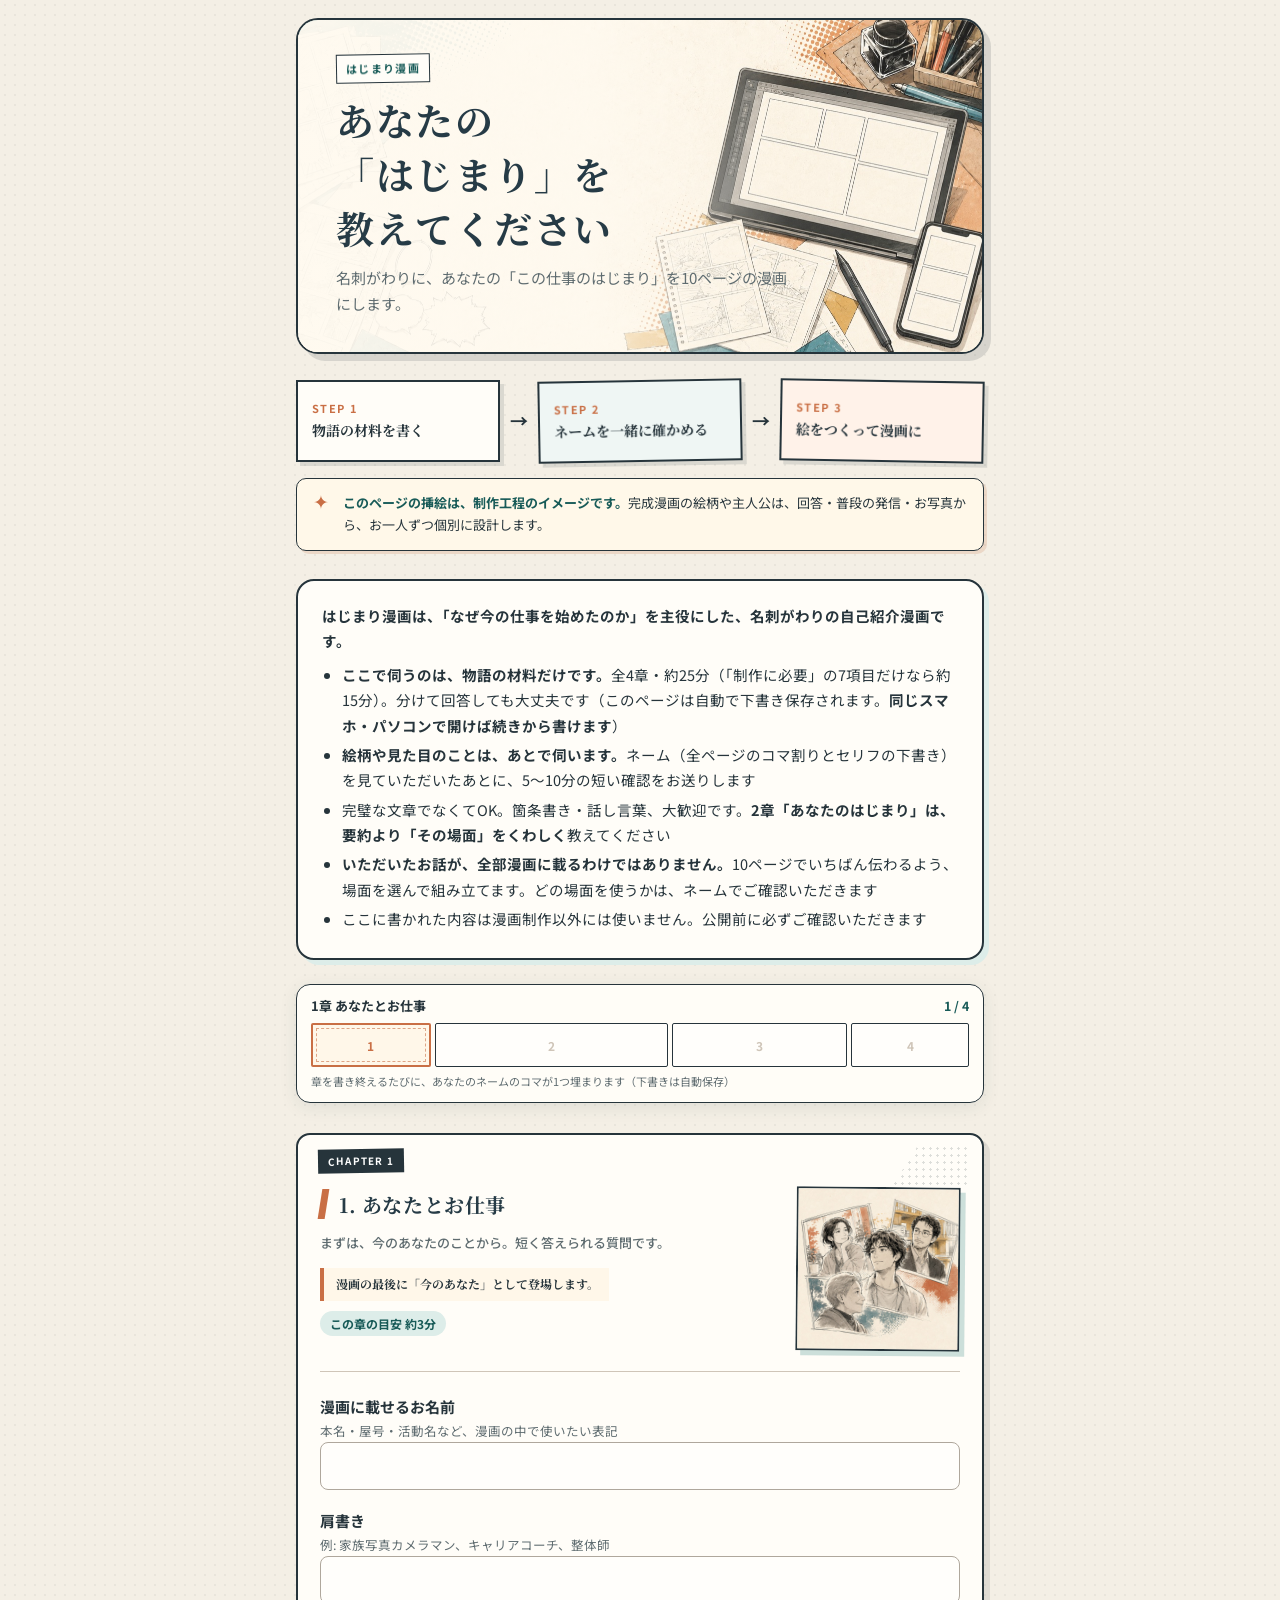
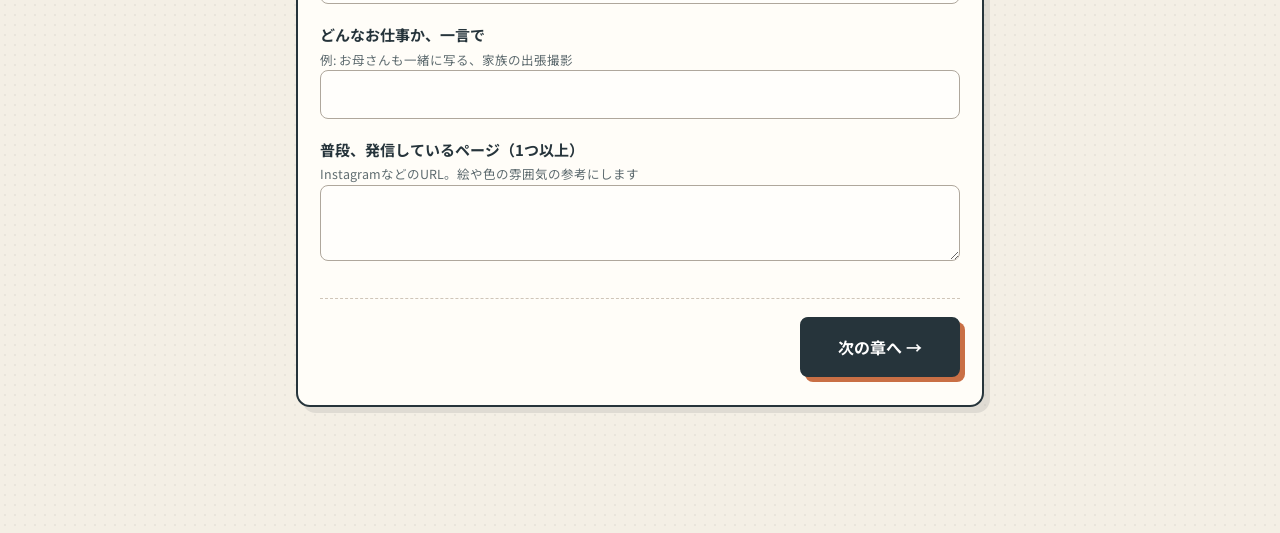
==== commit d4e4ce72: "はじまり漫画のヒアリングとして一から書き直し（第1段階 index.html・第2段階 visual.html・共通 style.css） Co-Authored-By: Claude Opus 5." ====
--- a/index.html
+++ b/index.html
@@ -4,706 +4,96 @@
 <meta charset="UTF-8">
 <meta name="viewport" content="width=device-width, initial-scale=1.0">
 <meta name="robots" content="noindex">
-<script>document.documentElement.classList.add("motion-ready");</script>
-<title>集客用ストーリー漫画｜制作ヒアリング</title>
+<title>はじまり漫画｜制作ヒアリング</title>
 <link rel="preconnect" href="https://fonts.googleapis.com">
 <link rel="preconnect" href="https://fonts.gstatic.com" crossorigin>
-<!-- Kaisei Decol の長音記号「ー」は波線の意匠で「スト〜リ〜」に見えるため、「ー」1文字だけ Noto Serif JP で表示する -->
+<!-- 見出しの書体 Kaisei Decol は長音「ー」が波線の意匠で「スト〜リ〜」に見えるため、「ー」1文字だけ Noto Serif JP にする -->
 <link href="https://fonts.googleapis.com/css2?family=Noto+Serif+JP:wght@700&amp;text=%E3%83%BC&amp;display=swap" rel="stylesheet">
 <link href="https://fonts.googleapis.com/css2?family=Kaisei+Decol:wght@500;700&amp;family=Noto+Sans+JP:wght@400;500;600;700&amp;display=swap" rel="stylesheet">
-<style>
-  :root {
-    --bg: #F4EFE5;
-    --card: #FFFDF8;
-    --ink: #26343B;
-    --ink-soft: #5F6C70;
-    --accent: #2D7C78;
-    --accent-deep: #185B58;
-    --accent-soft: #DDEDE9;
-    --orange: #C96F45;
-    --mustard: #D7A43B;
-    --navy: #263B46;
-    --sand: #EAE0D1;
-    --line: #CFC5B8;
-  }
-  * { box-sizing: border-box; }
-  body {
-    margin: 0;
-    background-color: var(--bg);
-    background-image: radial-gradient(rgba(38,52,59,0.055) 0.8px, transparent 0.8px);
-    background-size: 10px 10px;
-    color: var(--ink);
-    font-family: "Noto Sans JP", "Hiragino Kaku Gothic ProN", sans-serif;
-    line-height: 1.75;
-    font-size: 16px;
-  }
-  .wrap { max-width: 720px; margin: 0 auto; padding: 0 16px 96px; }
-
-  /* ヘッダー */
-  .hero {
-    position: relative;
-    border-radius: 22px;
-    overflow: hidden;
-    margin: 18px 0 0;
-    min-height: 276px;
-    border: 2px solid var(--ink);
-    background: #F7F0E3;
-    box-shadow: 7px 7px 0 rgba(38,52,59,0.14);
-  }
-  .hero img { position: absolute; inset: 0; width: 100%; height: 100%; display: block; object-fit: cover; object-position: center; }
-  .hero::after { content: ""; position: absolute; inset: 0; background: linear-gradient(90deg, rgba(255,250,240,0.96) 0%, rgba(255,250,240,0.84) 39%, rgba(255,250,240,0.10) 70%); }
-  .hero .title {
-    position: relative; z-index: 2; min-height: 276px;
-    display: flex; flex-direction: column; justify-content: center; align-items: flex-start;
-    text-align: left; padding: 34px 38px; max-width: 520px;
-  }
-  .hero .kicker {
-    margin-bottom: 10px; color: var(--accent-deep); font-size: 11px;
-    font-weight: 700; letter-spacing: 0.12em; background: #FFFDF8;
-    border: 1.5px solid var(--ink); padding: 4px 9px; transform: rotate(-1deg);
-  }
-  .hero h1 {
-    margin: 0; font-family: "Noto Serif JP", "Kaisei Decol", serif; font-size: clamp(25px, 5vw, 38px); font-weight: 700;
-    color: var(--navy); letter-spacing: 0.04em; line-height: 1.42;
-  }
-  .hero p {
-    margin: 10px 0 0; font-size: clamp(13px, 3vw, 15px); color: var(--ink-soft);
-  }
-
-  /* はじめに */
-  .intro {
-    position: relative; background: #FFFDF8; border-radius: 18px; padding: 22px 24px; margin: 28px 0 24px;
-    border: 2px solid var(--ink); box-shadow: 5px 5px 0 var(--accent-soft);
-    font-size: 14.5px;
-  }
-  .intro ul { margin: 8px 0 0; padding-left: 20px; }
-  .intro li { margin: 4px 0; }
-  .intro::before {
-    content: ""; position: absolute; width: 18px; height: 18px; left: 42px; top: -11px;
-    background: #FFFDF8; border-left: 2px solid var(--ink); border-top: 2px solid var(--ink); transform: rotate(45deg);
-  }
-
-  /* 漫画ができるまでの3コマ */
-  .story-flow { display: grid; grid-template-columns: 1fr 24px 1fr 24px 1fr; align-items: center; gap: 7px; margin: 26px 0 8px; }
-  .story-flow .panel { min-height: 82px; display: flex; flex-direction: column; justify-content: center; padding: 13px 14px; background: #FFFDF8; border: 2px solid var(--ink); box-shadow: 4px 4px 0 rgba(38,52,59,0.12); }
-  .story-flow .panel.middle { transform: rotate(-1deg); background: #EFF6F4; }
-  .story-flow .panel.last { transform: rotate(1deg); background: #FFF2E9; }
-  .story-flow .num { color: var(--orange); font-size: 11px; font-weight: 700; letter-spacing: .12em; }
-  .story-flow strong { font-family: "Noto Serif JP", "Kaisei Decol", serif; font-size: 14px; color: var(--ink); }
-  .story-flow .arrow { color: var(--ink); text-align: center; font-size: 18px; font-weight: 700; }
-
-  /* 現在位置 */
-  .progress-card {
-    position: sticky; top: 8px; z-index: 10;
-    background: rgba(255,253,248,0.96); border: 1.5px solid var(--ink);
-    border-radius: 14px; padding: 10px 14px; margin: 18px 0 20px;
-    box-shadow: 0 4px 18px rgba(35,62,69,0.09); backdrop-filter: blur(8px);
-  }
-  .progress-meta { display: flex; justify-content: space-between; gap: 12px; font-size: 12.5px; color: var(--ink-soft); margin-bottom: 6px; }
-  .progress-meta strong { color: var(--accent-deep); }
-  .progress-track { height: 7px; border-radius: 999px; background: var(--accent-soft); overflow: hidden; }
-  .progress-fill {
-    width: 14.28%; height: 100%; position: relative;
-    background: linear-gradient(90deg, #4C9B95, var(--accent-deep));
-    transition: width .45s cubic-bezier(.2,.8,.2,1);
-  }
-  .progress-fill::after {
-    content: ""; position: absolute; inset: 0; opacity: 0;
-    background: linear-gradient(105deg, transparent 25%, rgba(255,255,255,.72) 48%, transparent 72%);
-    transform: translateX(-100%);
-  }
-
-  /* セクションカード */
-  .card {
-    position: relative; background: var(--card); border-radius: 14px; padding: 52px 22px 28px;
-    margin: 30px 0; box-shadow: 6px 6px 0 rgba(38,52,59,0.10);
-    border: 2px solid var(--ink);
-  }
-  .card[data-step]::before {
-    content: "CHAPTER " attr(data-step); position: absolute; top: 14px; left: 20px;
-    color: #fff; background: var(--ink); padding: 3px 10px; font-size: 10px; font-weight: 700;
-    letter-spacing: .12em; transform: rotate(-1deg);
-  }
-  .card[data-step]::after {
-    content: ""; position: absolute; width: 78px; height: 42px; right: 12px; top: 10px;
-    background-image: radial-gradient(rgba(38,52,59,.34) 1.2px, transparent 1.2px);
-    background-size: 7px 7px; clip-path: polygon(34% 0, 100% 0, 100% 100%, 0 100%);
-    opacity: .46; pointer-events: none;
-  }
-  .sec-head { display: flex; align-items: center; gap: 12px; margin-bottom: 6px; }
-  .sec-head::before { content: ""; width: 7px; height: 30px; background: var(--orange); transform: skew(-9deg); flex-shrink: 0; }
-  .sec-head img { display: none; }
-  .sec-head h2 { margin: 0; font-family: "Noto Serif JP", "Kaisei Decol", serif; font-size: 20px; color: var(--navy); letter-spacing: 0.03em; }
-  .sec-note { font-size: 13.5px; color: var(--ink-soft); margin: 0 0 14px; }
-
-  /* 章タイトル・予告文・挿絵を一枚の「扉コマ」にまとめる */
-  .chapter-opening {
-    display: grid; grid-template-columns: minmax(0, 1fr) 164px; gap: 22px; align-items: start;
-    margin: 0 0 22px; padding: 0 0 20px; border-bottom: 1.5px solid var(--line);
-  }
-  .chapter-copy { min-width: 0; }
-  .chapter-teaser {
-    margin: 10px 0 0; max-width: 33em; color: var(--ink-soft);
-    font-size: 13px; font-weight: 500; line-height: 1.75;
-  }
-  .chapter-visual {
-    width: 100%; margin: 0; padding: 0; position: relative; z-index: 1;
-    transform: rotate(.55deg);
-  }
-  .chapter-visual img {
-    display: block; width: 100%; aspect-ratio: 1; object-fit: cover;
-    border: 2px solid var(--ink); background: #F8F0E3;
-    box-shadow: 5px 5px 0 rgba(45,124,120,.24);
-    transition: transform .22s ease, box-shadow .22s ease;
-  }
-  .chapter-art-note {
-    display: block; margin: 9px 1px 0; color: var(--ink-soft);
-    font-size: 10.5px; font-weight: 500; line-height: 1.55; text-align: left;
-  }
-  .chapter-caption {
-    width: fit-content; margin: 14px 0 0; padding: 7px 10px 7px 12px; color: var(--ink);
-    font-family: "Noto Serif JP", "Kaisei Decol", serif; font-size: 12px; font-weight: 700; line-height: 1.55;
-    border-left: 4px solid var(--orange); background: #FFF7E9;
-  }
-  /* 「→ 漫画のどこに使うか」 */
-  .why {
-    display: block; position: relative; width: fit-content; font-size: 12.5px; font-weight: 500; color: #714626;
-    margin: 6px 0 9px 6px; padding: 4px 9px; background: #FFF0C8;
-    border: 1px solid #E2C97D; border-radius: 6px; transform: rotate(-.2deg);
-  }
-  .why::after {
-    content: ""; position: absolute; left: 14px; bottom: -5px; width: 8px; height: 8px;
-    background: #FFF0C8; border-right: 1px solid #E2C97D; border-bottom: 1px solid #E2C97D;
-    transform: rotate(45deg);
-  }
-
-  /* §3の小見出し */
-  .q3-head { font-weight: 700; font-size: 16px; color: var(--accent-deep); margin: 22px 0 0; }
-  .q3-head .why { margin-top: 0; }
-
-  /* 入力欄 */
-  label.q { display: block; font-weight: 700; font-size: 15px; margin: 18px 0 6px; }
-  label.q .hint { font-weight: 400; font-size: 12.5px; color: var(--ink-soft); display: block; }
-  input[type="text"], textarea {
-    width: 100%; border: 1.5px solid #AFA79C; border-radius: 8px;
-    padding: 10px 14px; font: inherit; font-size: 15px; color: var(--ink);
-    background: #FFFEFB; outline: none;
-    transition: border-color .18s ease, box-shadow .18s ease, transform .18s ease;
-  }
-  input[type="text"]:focus, textarea:focus {
-    border-color: var(--accent); box-shadow: 0 0 0 3px rgba(43,122,120,0.10);
-    transform: translateY(-1px);
-  }
-  textarea { min-height: 110px; resize: vertical; }
-  textarea.tall { min-height: 150px; }
-  textarea.short { min-height: 76px; }
-
-  /* 選択肢 */
-  .opts { display: flex; flex-direction: column; gap: 8px; margin-top: 8px; }
-  .opts label {
-    display: flex; align-items: flex-start; gap: 10px; position: relative;
-    background: #FFFEFB; border: 1.5px solid #B8B0A5; border-radius: 8px;
-    padding: 10px 14px; cursor: pointer; font-size: 14.5px;
-    transition: transform .15s ease, box-shadow .15s ease, background .15s ease;
-  }
-  .opts label:hover { transform: translateY(-1px); }
-  .opts label:has(:checked) { border-color: var(--ink); background: #EAF4F1; box-shadow: 3px 3px 0 var(--mustard); }
-  .opts label:has(:checked)::after {
-    content: "✓"; display: grid; place-items: center; flex: 0 0 22px; width: 22px; height: 22px;
-    margin-left: auto; border: 1.5px solid var(--ink); border-radius: 50%;
-    color: #fff; background: var(--accent-deep); font-size: 13px; font-weight: 700; line-height: 1;
-  }
-  .opts input { margin-top: 5px; accent-color: var(--accent-deep); flex-shrink: 0; }
-  .opts .desc { font-size: 12.5px; color: var(--ink-soft); display: block; }
-
-  .photo-note {
-    background: #EDF1F6; border-radius: 12px; padding: 12px 16px;
-    font-size: 13.5px; margin-top: 14px; color: var(--ink);
-  }
-  .photo-note strong { color: #3E6072; }
-
-  .soft-note {
-    background: #F2F7F3; border-radius: 12px; padding: 10px 16px;
-    font-size: 13px; margin: 10px 0 0; color: var(--ink);
-  }
-
-  .art-note {
-    position: relative; margin: 16px 0 22px; padding: 13px 16px 13px 46px;
-    border: 1.5px solid var(--ink); border-radius: 10px; background: #FFF8E9;
-    color: var(--ink); font-size: 13px; box-shadow: 3px 3px 0 rgba(201,111,69,.18);
-  }
-  .art-note::before {
-    content: "✦"; position: absolute; left: 16px; top: 12px;
-    color: var(--orange); font-size: 19px; line-height: 1;
-  }
-  .art-note strong { color: var(--accent-deep); }
-
-  .field-guide {
-    margin: 0 0 18px; padding: 10px 14px; border-left: 4px solid var(--mustard);
-    background: #FFF8E9; color: var(--ink-soft); font-size: 12.5px;
-  }
-  .badge {
-    display: inline-block; margin-left: 7px; padding: 1px 7px;
-    border-radius: 999px; vertical-align: 1px; font-size: 10px; font-weight: 700;
-    letter-spacing: .04em;
-  }
-  .badge.needed { color: #fff; background: var(--orange); }
-  .badge.if-needed { color: var(--accent-deep); background: var(--accent-soft); }
-  [hidden] { display: none !important; }
-
-  details.monitor {
-    margin-top: 18px; border: 1.5px dashed var(--accent); border-radius: 14px;
-    background: #F4F9F8; padding: 12px 14px;
-  }
-  details.monitor summary { cursor: pointer; color: var(--accent-deep); font-weight: 700; }
-  .send-steps { text-align: left; max-width: 510px; margin: 12px auto; font-size: 14px; }
-  .send-steps li { margin: 4px 0; }
-  .btn-row { display: flex; flex-wrap: wrap; justify-content: center; gap: 10px; }
-
-  /* 保存表示・送信 */
-  /* 常時表示だとスマホで本文・入力欄に重なるため、保存した直後だけ数秒表示する。
-     常時の目印は上部の「現在の章・下書き自動保存」が担う */
-  .savebar {
-    position: fixed; bottom: calc(14px + env(safe-area-inset-bottom, 0px)); left: 50%; transform: translateX(-50%);
-    opacity: 0; pointer-events: none; transition: opacity .3s ease;
-    background: rgba(255,255,255,0.95); border: 1px solid var(--line);
-    border-radius: 999px; padding: 6px 18px; font-size: 12.5px; color: var(--ink-soft);
-    box-shadow: 0 2px 10px rgba(160,120,100,0.12); white-space: nowrap;
-  }
-  .savebar.is-visible { opacity: 1; }
-  .finish { text-align: center; padding-top: 28px; }
-  .finish-mark {
-    width: 56px; height: 56px; margin: 0 auto 10px; border-radius: 50%;
-    display: grid; place-items: center; color: #fff; background: var(--accent-deep);
-    font-size: 27px; font-weight: 700; box-shadow: 0 6px 18px rgba(24,89,87,0.18);
-  }
-
-  /* 回答の流れを楽しくする、短い漫画的モーション */
-  @keyframes panel-enter {
-    from { opacity: 0; translate: 0 12px; }
-    to { opacity: 1; translate: 0 0; }
-  }
-  @keyframes chapter-title-reveal {
-    0% { opacity: 0; clip-path: inset(0 100% 0 0); transform: translateY(4px); }
-    100% { opacity: 1; clip-path: inset(0 0 0 0); transform: translateY(0); }
-  }
-  @keyframes chapter-art-reveal {
-    0% { opacity: 0; clip-path: inset(0 100% 0 0); transform: scale(.98); }
-    100% { opacity: 1; clip-path: inset(0 0 0 0); transform: scale(1); }
-  }
-  @keyframes chapter-text-reveal {
-    0% { opacity: 0; transform: translateY(7px); }
-    100% { opacity: 1; transform: translateY(0); }
-  }
-  @keyframes chapter-slash-reveal {
-    0% { opacity: 0; transform: skew(-9deg) scaleY(0); }
-    100% { opacity: 1; transform: skew(-9deg) scaleY(1); }
-  }
-  @keyframes choice-pop {
-    0% { transform: scale(1); }
-    48% { transform: translateY(-2px) scale(1.012); }
-    100% { transform: scale(1); }
-  }
-  @keyframes stamp-in {
-    0% { opacity: 0; transform: scale(1.7) rotate(-16deg); }
-    70% { opacity: 1; transform: scale(.92) rotate(3deg); }
-    100% { opacity: 1; transform: scale(1) rotate(0); }
-  }
-  @keyframes save-pulse {
-    0%, 100% { transform: translateX(-50%) scale(1); }
-    50% { transform: translateX(-50%) scale(1.035); }
-  }
-  @keyframes progress-shine {
-    from { opacity: .15; transform: translateX(-100%); }
-    45% { opacity: .85; }
-    to { opacity: 0; transform: translateX(100%); }
-  }
-  @keyframes finish-pop {
-    0% { opacity: 0; transform: scale(.55) rotate(-12deg); }
-    70% { opacity: 1; transform: scale(1.1) rotate(3deg); }
-    100% { opacity: 1; transform: scale(1) rotate(0); }
-  }
-
-  @media (prefers-reduced-motion: no-preference) {
-    .story-flow .panel { animation: panel-enter .48s cubic-bezier(.2,.8,.2,1) both; }
-    .story-flow .panel.middle { animation-delay: .1s; }
-    .story-flow .panel.last { animation-delay: .2s; }
-    /* 見出しと説明文は最初から表示しておく（以前はスクロールで出るまで章が白紙に見えた）。動かすのは挿絵だけ */
-    .motion-ready .card[data-step]:not(.is-revealed) .chapter-visual img { opacity: 0; }
-    .card.is-revealed .chapter-visual img {
-      animation: chapter-art-reveal .72s cubic-bezier(.2,.8,.2,1) .12s both;
-    }
-    .opts label.choice-pop { animation: choice-pop .28s ease-out; }
-    .opts label:has(:checked)::after { animation: stamp-in .28s cubic-bezier(.2,.9,.25,1.2) both; }
-    .savebar.is-saving, .savebar.is-saved { animation: save-pulse .34s ease-out; }
-    .progress-fill.is-moving::after { animation: progress-shine .58s ease-out; }
-    .finish.is-revealed .finish-mark { animation: finish-pop .5s cubic-bezier(.2,.9,.25,1.2) both; }
-  }
-
-  @media (hover: hover) and (prefers-reduced-motion: no-preference) {
-    .chapter-visual img:hover { transform: translateY(-2px) rotate(-.4deg); box-shadow: 7px 7px 0 rgba(45,124,120,.26); }
-  }
-
-  @media (prefers-reduced-motion: reduce) {
-    *, *::before, *::after { animation-duration: .01ms !important; animation-iteration-count: 1 !important; transition-duration: .01ms !important; }
-  }
-  .btn {
-    display: inline-block; border: none; cursor: pointer; font: inherit; font-weight: 700;
-    background: var(--ink); color: #fff; border-radius: 8px; border: 2px solid var(--ink);
-    padding: 14px 36px; font-size: 16px; margin-top: 14px;
-    box-shadow: 5px 5px 0 var(--orange);
-  }
-  .btn:active { transform: translate(3px,3px); box-shadow: 2px 2px 0 var(--orange); }
-  /* LINEで送る（LINEのブランド色） */
-  .btn.line { background: #06C755; border-color: #06C755; box-shadow: 5px 5px 0 var(--ink); font-size: 17px; padding: 15px 44px; }
-  .btn.line:active { box-shadow: 2px 2px 0 var(--ink); }
-  .btn.sub-strong { background: #fff; color: var(--ink); box-shadow: 4px 4px 0 var(--line); }
-  .send-main { margin: 16px auto 6px; max-width: 420px; }
-  .send-how { font-size: 12.5px; color: var(--ink-soft); margin: 10px 0 0; }
-  details.send-other { max-width: 510px; margin: 14px auto 0; text-align: left; border-top: 1.5px dashed var(--line); padding-top: 10px; }
-  details.send-other summary { cursor: pointer; color: var(--accent-deep); font-weight: 700; font-size: 13.5px; text-align: center; }
-  .btn.sub { background: #fff; color: var(--ink-soft); border: 1.5px solid var(--line); box-shadow: none; font-weight: 400; font-size: 13px; padding: 8px 20px; }
-  .btn.share { background: #6C9B78; box-shadow: 0 3px 10px rgba(75,130,90,0.25); display: none; }
-  #copied { display: none; color: var(--accent-deep); font-weight: 700; margin-top: 10px; }
-  #output {
-    display: none; width: 100%; min-height: 200px; margin-top: 14px;
-    border: 1.5px solid var(--line); border-radius: 12px; padding: 12px; font-size: 12px;
-  }
-  @media (max-width: 520px) {
-    body { font-size: 15px; }
-    .card { padding: 50px 17px 24px; box-shadow: 4px 4px 0 rgba(38,52,59,0.10); }
-    .sec-head { gap: 10px; }
-    .sec-head h2 { font-size: 17px; }
-    .hero { min-height: 245px; box-shadow: 4px 4px 0 rgba(38,52,59,0.14); }
-    .hero img { object-position: 58% center; }
-    .hero::after { background: linear-gradient(90deg, rgba(255,250,240,0.97) 0%, rgba(255,250,240,0.87) 58%, rgba(255,250,240,0.24) 100%); }
-    .hero .title { min-height: 245px; padding: 24px 20px; max-width: 92%; }
-    .story-flow { grid-template-columns: 1fr; gap: 8px; }
-    .story-flow .arrow { transform: rotate(90deg); line-height: 1; }
-    .story-flow .panel { min-height: 64px; }
-    .chapter-opening { grid-template-columns: 1fr; gap: 14px; padding-bottom: 18px; }
-    .chapter-visual { width: min(100%, 240px); margin: 0 auto; transform: rotate(.5deg); }
-    .chapter-visual img { box-shadow: 4px 4px 0 rgba(45,124,120,.24); }
-    .opts label { padding: 11px 12px; }
-    .btn { width: 100%; margin-top: 8px; }
-    .progress-card { top: 5px; }
-  }
-
-  /* ===== 1章ずつ見せる（2026-09-24）=====
-     JSが動いたときだけ html.paged を付ける。JSが無ければ従来どおり全章を縦に並べる */
-  .paged .card[data-step]:not(.is-current),
-  .paged .card.finish:not(.is-current),
-  .paged .card.rest:not(.is-current),
-  .paged #landing.is-away { display: none; }
-  .card { scroll-margin-top: 118px; }
-  @media (prefers-reduced-motion: no-preference) {
-    .paged .card.is-current.is-entering { animation: page-in .38s cubic-bezier(.2,.8,.2,1) both; }
-    .paged .card.is-current.is-entering.from-prev { animation-name: page-in-prev; }
-  }
-  @keyframes page-in { from { opacity: 0; transform: translateX(26px) rotate(.4deg); } to { opacity: 1; transform: none; } }
-  @keyframes page-in-prev { from { opacity: 0; transform: translateX(-26px) rotate(-.4deg); } to { opacity: 1; transform: none; } }
-
-  .chapter-time {
-    display: inline-block; margin: 10px 0 0; padding: 2px 10px; border-radius: 999px;
-    font-size: 12px; font-weight: 700; color: var(--accent-deep); background: var(--accent-soft);
-  }
-  .step-nav { display: flex; justify-content: space-between; align-items: center; gap: 10px; margin-top: 30px; padding-top: 18px; border-top: 1.5px dashed var(--line); }
-  .step-nav .btn { margin-top: 0; width: auto; }
-  .step-nav .btn.sub { padding: 10px 16px; }
-  .step-nav .spacer { flex: 1; }
-  @media (max-width: 520px) {
-    .step-nav { flex-direction: column-reverse; align-items: stretch; }
-    .step-nav .btn { width: 100%; }
-  }
-
-  /* ===== あなたのネーム（7コマの進み具合）===== */
-  .progress-meta { align-items: baseline; }
-  .progress-meta #stepLabel { font-weight: 700; color: var(--ink); font-size: 13px; }
-  .name-strip { display: flex; gap: 4px; height: 44px; }
-  .name-strip button {
-    flex: var(--w, 1); min-width: 0; padding: 0; position: relative; overflow: hidden; cursor: pointer;
-    border: 1.5px solid var(--ink); background: #FFFEFB; border-radius: 2px;
-    font: inherit; color: var(--line); font-size: 12px; font-weight: 700;
-  }
-  .name-strip button:focus-visible { outline: 3px solid var(--mustard); outline-offset: 1px; }
-  .name-strip img { position: absolute; inset: 0; width: 100%; height: 100%; object-fit: cover; opacity: 0; }
-  .name-strip .n { position: relative; z-index: 1; }
-  .name-strip .is-done img { opacity: 1; }
-  .name-strip .is-done .n {
-    position: absolute; left: 2px; bottom: 1px; color: #fff; font-size: 9.5px;
-    background: var(--ink); padding: 0 4px; line-height: 1.5;
-  }
-  .name-strip .is-current { border-width: 2.5px; border-color: var(--orange); color: var(--orange); background: #FFF7E9; }
-  .name-strip .is-current:not(.is-done)::after {
-    content: ""; position: absolute; inset: 3px; border: 1.5px dashed var(--orange); opacity: .6;
-  }
-  .name-note { margin: 5px 0 0; font-size: 11px; color: var(--ink-soft); }
-  @media (prefers-reduced-motion: no-preference) {
-    .name-strip .ink-in img { animation: ink-in .7s cubic-bezier(.2,.8,.2,1) both; }
-    .name-strip .ink-in { animation: panel-stamp .5s cubic-bezier(.2,.9,.25,1.2) .5s both; }
-  }
-  @keyframes ink-in { from { opacity: 0; clip-path: inset(0 100% 0 0); } to { opacity: 1; clip-path: inset(0 0 0 0); } }
-  @keyframes panel-stamp { 0% { transform: scale(1); } 45% { transform: scale(1.12) rotate(-2deg); } 100% { transform: scale(1); } }
-
-  /* ===== 3章: あなたの言葉が吹き出しになる ===== */
-  .bubble-preview { margin: 10px 0 4px; }
-  .bubble-preview .bp-cap { font-size: 12px; font-weight: 700; color: var(--accent-deep); margin: 0 0 6px; }
-  .bubble-preview .bp-panel {
-    position: relative; overflow: hidden; border: 2px solid var(--ink); background: #FFFEFB;
-    /* 上は紙（吹き出しの場所）、下に挿絵。padding の % は幅基準なので、絵の高さと一緒に伸び縮みする */
-    padding: 14px 14px calc(var(--art-pad, 44%) + 4px);
-    display: flex; flex-direction: row-reverse; justify-content: space-around; align-items: flex-start; gap: 10px;
-    box-shadow: 4px 4px 0 rgba(38,52,59,.10);
-  }
-  .bubble-preview .bp-art {
-    position: absolute; left: 0; right: 0; bottom: 0; z-index: 0; aspect-ratio: var(--art-ratio, 450 / 202);
-    background: var(--art) center / cover no-repeat;
-    -webkit-mask-image: linear-gradient(to bottom, transparent 0, #000 34%); mask-image: linear-gradient(to bottom, transparent 0, #000 34%);
-  }
-  .bubble-preview[data-kind="dialogue"] .bp-panel { --art-pad: 43.4%; justify-content: space-between; padding-left: 8%; padding-right: 8%; }
-  .bubble-preview[data-source="past_self_message"] .bp-panel { --art: url("decor/bubble-past-v1.jpg"); --art-ratio: 435 / 180; --art-pad: 41%; justify-content: flex-start; padding-right: 22px; }
-  /* ネーム（下書き）風の人物。性別が出ないよう、丸い頭と顔の向きの線だけで描く */
-  .bubble-preview .bp-figures { position: absolute; left: 0; right: 0; bottom: 0; z-index: 0; aspect-ratio: 300 / 130; }
-  .bubble-preview .bp-figures svg { display: block; width: 100%; height: 100%; }
-  .bubble-preview .bp-who {
-    position: absolute; bottom: 6px; z-index: 2; transform: translateX(-50%);
-    font-size: 11px; font-weight: 700; color: #fff; background: var(--ink); padding: 0 7px; border-radius: 3px; white-space: nowrap;
-    max-width: 44%; overflow: hidden; text-overflow: ellipsis;
-  }
-  .bubble-preview .bp-who.left { left: 29.3%; }
-  .bubble-preview .bp-who.right { left: 70.7%; }
-  .bubble-preview .bubble {
-    position: relative; z-index: 1; writing-mode: vertical-rl; text-orientation: mixed; white-space: pre-line;
-    max-height: 184px; padding: 24px 17px; background: #fff; border: 2px solid var(--ink);
-    border-radius: 50%; font-size: 14px; font-weight: 600; line-height: 1.6; letter-spacing: .04em; color: var(--ink);
-  }
-  .bubble-preview .bubble.is-empty { visibility: hidden; }
-  /* しっぽ: 枠線の三角（before）の上に白い三角（after）を重ね、吹き出しの枠線を切る */
-  .bubble-preview .bubble::before,
-  .bubble-preview .bubble::after {
-    content: ""; position: absolute; left: 50%; clip-path: polygon(0 0, 100% 0, 42% 100%);
-  }
-  .bubble-preview .bubble::before { width: 20px; height: 20px; bottom: -18px; margin-left: -8px; background: var(--ink); }
-  .bubble-preview .bubble::after { width: 13px; height: 15px; bottom: -13px; margin-left: -4px; background: #fff; }
-  .bubble-preview .bubble.to-left::before, .bubble-preview .bubble.to-left::after { clip-path: polygon(0 0, 100% 0, 58% 100%); }
-  .bubble-preview .bubble.to-left::before { margin-left: -12px; }
-  .bubble-preview .bubble.to-left::after { margin-left: -9px; }
-  /* 心の声: しっぽの代わりに小さな丸 */
-  .bubble-preview .bubble.thought { background: #FFF8E9; }
-  .bubble-preview .bubble.thought::before,
-  .bubble-preview .bubble.thought::after { clip-path: none; border: 2px solid var(--ink); border-radius: 50%; background: #FFF8E9; }
-  .bubble-preview .bubble.thought::before { width: 14px; height: 14px; bottom: -20px; left: 30%; margin-left: 0; }
-  .bubble-preview .bubble.thought::after { width: 8px; height: 8px; bottom: -34px; left: 18%; margin-left: 0; }
-  .bubble-preview .bp-note { margin: 5px 0 0; font-size: 11px; color: var(--ink-soft); text-align: right; }
-  .q-group { font-weight: 700; font-size: 15px; margin: 18px 0 6px; }
-  .q-group .hint { font-weight: 400; font-size: 12.5px; color: var(--ink-soft); display: block; }
-  .dialogue-pair { border-left: 3px solid var(--accent-soft); padding-left: 12px; }
-  .dialogue-pair label.q { font-size: 14px; margin-top: 10px; }
-  @media (prefers-reduced-motion: no-preference) {
-    .bubble-preview .bubble.pop { animation: bubble-pop .32s cubic-bezier(.2,.9,.25,1.25) both; }
-  }
-  @keyframes bubble-pop { from { opacity: 0; transform: scale(.7); } to { opacity: 1; transform: scale(1); } }
-
-  /* ===== 補足の「例を見る」 ===== */
-  .hint-toggle {
-    display: inline-block; margin: 2px 0 4px; padding: 1px 10px; border: 1px solid var(--line); border-radius: 999px;
-    background: #FFFEFB; color: var(--accent-deep); font: inherit; font-size: 12px; font-weight: 500; cursor: pointer;
-  }
-  .hint-toggle[aria-expanded="true"] { background: var(--accent-soft); border-color: var(--accent); }
-
-  /* ===== 一休み・完成のネーム ===== */
-  .card.rest { text-align: center; padding-top: 36px; }
-  .card.rest h2, .card.finish h2 { font-family: "Noto Serif JP", "Kaisei Decol", serif; }
-  .card.rest p { max-width: 460px; margin: 8px auto 0; font-size: 14.5px; }
-  .name-page {
-    display: grid; grid-template-columns: repeat(6, 1fr); grid-template-rows: repeat(2, 84px); gap: 6px;
-    max-width: 420px; margin: 18px auto 6px; padding: 8px; background: #fff; border: 2px solid var(--ink);
-    box-shadow: 5px 5px 0 rgba(38,52,59,.12);
-  }
-  .name-page .np { position: relative; overflow: hidden; border: 1.5px solid var(--ink); background: #FFFEFB; }
-  .name-page .np img { width: 100%; height: 100%; object-fit: cover; display: block; }
-  .name-page .np span { position: absolute; left: 3px; top: 2px; font-size: 10px; font-weight: 700; color: #fff; background: var(--ink); padding: 0 4px; }
-  .name-page .np:nth-child(1) { grid-area: 1 / 1 / 2 / 5; }
-  .name-page .np:nth-child(2) { grid-area: 1 / 5 / 2 / 7; }
-  .name-page .np:nth-child(3) { grid-area: 2 / 1 / 3 / 3; }
-  .name-page .np:nth-child(4) { grid-area: 2 / 3 / 3 / 7; }
-  .name-page .np.is-empty img { opacity: .12; filter: grayscale(1); }
-  @media (prefers-reduced-motion: no-preference) {
-    .is-current .name-page .np { animation: ink-in .6s cubic-bezier(.2,.8,.2,1) both; }
-    .is-current .name-page .np:nth-child(2) { animation-delay: .08s; }
-    .is-current .name-page .np:nth-child(3) { animation-delay: .16s; }
-    .is-current .name-page .np:nth-child(4) { animation-delay: .24s; }
-    .is-current .name-page .np:nth-child(5) { animation-delay: .32s; }
-    .is-current .name-page .np:nth-child(6) { animation-delay: .40s; }
-    .is-current .name-page .np:nth-child(7) { animation-delay: .48s; }
-  }
-  .name-page-cap { font-size: 12.5px; color: var(--ink-soft); margin: 0 0 14px; }
-
-  /* ===== 1章: 読者のつぶやき／7章: 最終ページの見本 ===== */
-  .bubble-preview[data-kind="reader"] .bp-panel { --art-pad: 43.4%; justify-content: center; }
-  .bubble-preview .bp-who.center { left: 50%; }
-  .cta-preview { margin: 10px 0 4px; }
-  .cta-page {
-    position: relative; border: 2px solid var(--ink); background: #FFFEFB; padding: 10px 14px 14px;
-    box-shadow: 4px 4px 0 rgba(38,52,59,.10);
-  }
-  .cta-page .bp-figures { position: static; display: block; width: 86%; margin: 0 auto; aspect-ratio: 300 / 120; }
-  .cta-preview .bp-cap { font-size: 12px; font-weight: 700; color: var(--accent-deep); margin: 0 0 6px; }
-  .cta-preview .bp-note { margin: 5px 0 0; font-size: 11px; color: var(--ink-soft); text-align: right; }
-  .cta-box {
-    position: relative; margin-top: -14px; padding: 10px 14px; border: 2px solid var(--ink); background: #FFF8E9;
-    font-size: 14px; font-weight: 700; line-height: 1.7; white-space: pre-line; overflow-wrap: anywhere;
-  }
-  .cta-name { margin: 8px 0 0; text-align: right; font-size: 12.5px; font-weight: 700; color: var(--ink-soft); }
-
-  /* ===== 空欄のお知らせ ===== */
-  .need-notice {
-    margin-top: 22px; padding: 12px 14px; border: 2px solid var(--mustard); border-radius: 10px; background: #FFF8E9;
-    font-size: 13.5px;
-  }
-  .need-notice p { margin: 0 0 6px; }
-  .need-notice ul { margin: 0; padding: 0; list-style: none; display: flex; flex-direction: column; gap: 6px; }
-  .need-notice li { display: flex; justify-content: space-between; align-items: center; gap: 8px; }
-  .need-notice li span { font-weight: 700; }
-  .need-notice .jump {
-    flex-shrink: 0; padding: 2px 10px; border: 1px solid var(--accent); border-radius: 999px; background: #fff;
-    color: var(--accent-deep); font: inherit; font-size: 12px; cursor: pointer;
-  }
-  .flash-field { animation: flash-field 1.4s ease-out; }
-  @keyframes flash-field { 0%, 40% { box-shadow: 0 0 0 4px rgba(215,164,59,.55); } 100% { box-shadow: none; } }
-
-  /* ===== 物語の骨組み（4コマ）===== */
-  .yonkoma { max-width: 420px; margin: 20px auto 8px; text-align: left; }
-  .yonkoma h3 { margin: 0 0 4px; font-family: "Noto Serif JP", "Kaisei Decol", serif; font-size: 17px; color: var(--accent-deep); text-align: center; }
-  .yonkoma .yk-lead { margin: 0 0 10px; font-size: 12.5px; color: var(--ink-soft); text-align: center; }
-  .yonkoma .yk { position: relative; border: 2px solid var(--ink); background: #FFFEFB; padding: 26px 14px 12px; margin-bottom: 7px; min-height: 84px; }
-  .yonkoma .yk .no { position: absolute; left: -2px; top: -2px; background: var(--ink); color: #fff; font-size: 11px; font-weight: 700; padding: 1px 8px; }
-  .yonkoma .yk .lb { position: absolute; left: 34px; top: 3px; font-size: 11.5px; font-weight: 700; color: var(--orange); }
-  .yonkoma .yk .tx { font-size: 14px; line-height: 1.7; white-space: pre-line; overflow-wrap: anywhere; }
-  .yonkoma .yk.is-empty { background-image: radial-gradient(rgba(38,52,59,.10) 1px, transparent 1px); background-size: 6px 6px; }
-  .yonkoma .yk.is-empty .tx { color: var(--ink-soft); font-size: 13px; }
-  .yonkoma .yk .jump { margin-left: 6px; padding: 1px 10px; border: 1px solid var(--accent); border-radius: 999px; background: #fff; color: var(--accent-deep); font: inherit; font-size: 12px; cursor: pointer; }
-  .yonkoma .yk-note { font-size: 12px; color: var(--ink-soft); text-align: center; margin: 4px 0 0; }
-
-  /* ===== 確認文の箇条書き ===== */
-  .ack-list { margin: 10px 0 0; padding: 10px 14px 10px 30px; background: #F4F9F8; border: 1.5px solid var(--accent-soft); border-radius: 10px; font-size: 13.5px; }
-  .ack-list li { margin: 3px 0; }
-</style>
+<link rel="stylesheet" href="style.css">
 </head>
 <body>
+<!--
+  はじまり漫画 — 第1段階「物語のヒアリング」（schema 10.0）
+  2026-09-24 に一から書き直し。紙・LINE版は assets/hearing/hearing-note-template.md（質問・選択肢・項目名を1対1に保つ）
+  第2段階「絵の確認」は visual.html（ネームを承認していただいたあとに送る）
+-->
 <div class="wrap">
 
   <div id="landing">
-  <div class="hero">
-    <img src="decor/hero-hybrid-studio-v3.jpg" alt="紙のラフ、デジタル作画画面、スマートフォンを使った漫画制作の流れ">
-    <div class="title">
-      <span class="kicker">YOUR STORY STARTS HERE</span>
-      <h1>ストーリー漫画<br>制作ヒアリング</h1>
-      <p>まだ言葉になっていない経験から、物語のネームをつくります。</p>
-    </div>
-  </div>
-
-  <div class="story-flow" aria-label="ヒアリングから漫画になるまで">
-    <div class="panel"><span class="num">SCENE 01</span><strong>物語の素材を書く</strong></div>
-    <div class="arrow" aria-hidden="true">→</div>
-    <div class="panel middle"><span class="num">SCENE 02</span><strong>構成とネームを一緒に確かめる</strong></div>
-    <div class="arrow" aria-hidden="true">→</div>
-    <div class="panel last"><span class="num">SCENE 03</span><strong>あなたの漫画になる</strong></div>
-  </div>
-
-  <div class="art-note"><strong>このページの挿絵は、制作工程のイメージです。</strong>完成漫画の絵柄や主人公は、回答・普段の発信・お写真から、お一人ずつ個別に設計します。</div>
-
-  <div class="intro">
-    <strong>これは、正解を当てるアンケートではありません。</strong><br>
-    あなたの経験を「集客に使えるストーリー漫画」へ変えるための、最初のネームづくりです。思い出せる場面や言葉を材料として預かり、物語と申込みへの流れはこちらで一緒に組み立てます。
-    <ul>
-      <li><strong>ここで伺うのは、漫画の中身になる「物語の材料」だけです。</strong>全4章・約25分（「制作に必要」の項目だけなら約15分）。分けて回答しても大丈夫です（このページは自動で下書き保存されます。<strong>同じスマホ・パソコンで開けば続きから書けます</strong>）</li>
-      <li><strong>絵柄や見た目のことは、あとで伺います。</strong>ネーム（全ページのコマ割りとセリフの下書き）を見ていただいたあとに、5〜10分の短い確認をお送りします</li>
-      <li>完璧な文章でなくてOK。箇条書き・話し言葉、大歓迎です。<strong>2章と3章は、要約より「その場面」をくわしく</strong>教えてください（漫画のコマとセリフになるのはここです）</li>
-      <li><strong>いただいたお話が、全部漫画に載るわけではありません。</strong>10ページで読む方にいちばん届くよう、場面を選んで組み立てます。どの場面を使うかは、ネームでご確認いただきます</li>
-      <li>ここに書かれた内容は漫画制作以外には使いません。公開前に必ずご確認いただきます</li>
-    </ul>
-  </div>
-
-  </div>
-
-  <div class="progress-card" aria-label="フォームの現在位置">
-    <div class="progress-meta"><span id="stepLabel">現在の章・下書き自動保存</span><strong id="stepText">1 / 4</strong></div>
-    <div class="progress-track" id="progressTrack"><div class="progress-fill" id="progressFill"></div></div>
-    <div class="name-strip" id="nameStrip" hidden></div>
-    <p class="name-note" id="nameNote" hidden>章を書き終えるたびに、あなたのネームのコマが1つ埋まります（下書きは自動保存）</p>
+    <div class="hero">
+      <img src="decor/hero-hybrid-studio-v3.jpg" alt="紙のラフ、デジタル作画画面、スマートフォンを使った漫画制作の流れ">
+      <div class="title">
+        <span class="kicker">はじまり漫画</span>
+        <h1>あなたの<br>「はじまり」を<br>教えてください</h1>
+        <p>名刺がわりに、あなたの「この仕事のはじまり」を10ページの漫画にします。</p>
+      </div>
+    </div>
+
+    <div class="story-flow" aria-label="ヒアリングから漫画になるまで">
+      <div class="panel"><span class="num">STEP 1</span><strong>物語の材料を書く</strong></div>
+      <div class="arrow" aria-hidden="true">→</div>
+      <div class="panel middle"><span class="num">STEP 2</span><strong>ネームを一緒に確かめる</strong></div>
+      <div class="arrow" aria-hidden="true">→</div>
+      <div class="panel last"><span class="num">STEP 3</span><strong>絵をつくって漫画に</strong></div>
+    </div>
+
+    <div class="art-note"><strong>このページの挿絵は、制作工程のイメージです。</strong>完成漫画の絵柄や主人公は、回答・普段の発信・お写真から、お一人ずつ個別に設計します。</div>
+
+    <div class="intro">
+      <strong>はじまり漫画は、「なぜ今の仕事を始めたのか」を主役にした、名刺がわりの自己紹介漫画です。</strong>
+      <ul>
+        <li><strong>ここで伺うのは、物語の材料だけです。</strong>全4章・約25分（「制作に必要」の7項目だけなら約15分）。分けて回答しても大丈夫です（このページは自動で下書き保存されます。<strong>同じスマホ・パソコンで開けば続きから書けます</strong>）</li>
+        <li><strong>絵柄や見た目のことは、あとで伺います。</strong>ネーム（全ページのコマ割りとセリフの下書き）を見ていただいたあとに、5〜10分の短い確認をお送りします</li>
+        <li>完璧な文章でなくてOK。箇条書き・話し言葉、大歓迎です。<strong>2章「あなたのはじまり」は、要約より「その場面」をくわしく</strong>教えてください</li>
+        <li><strong>いただいたお話が、全部漫画に載るわけではありません。</strong>10ページでいちばん伝わるよう、場面を選んで組み立てます。どの場面を使うかは、ネームでご確認いただきます</li>
+        <li>ここに書かれた内容は漫画制作以外には使いません。公開前に必ずご確認いただきます</li>
+      </ul>
+    </div>
+  </div>
+
+  <div class="progress-card" aria-label="いまの章と、あなたのネームの進み具合">
+    <div class="progress-meta"><span id="stepLabel">1章 あなたとお仕事</span><strong id="stepText">1 / 4</strong></div>
+    <div class="name-strip" id="nameStrip"></div>
+    <p class="name-note">章を書き終えるたびに、あなたのネームのコマが1つ埋まります（下書きは自動保存）</p>
   </div>
 
   <form id="f">
 
+  <!-- 1章 -->
   <div class="card" data-step="1">
     <div class="chapter-opening">
       <div class="chapter-copy">
-        <div class="sec-head"><img src="decor/sec1.png" alt=""><h2>1. あなたとお仕事</h2></div>
-        <p class="chapter-teaser">まずは、お仕事のことから。短く答えられる質問です。</p>
+        <div class="sec-head"><h2>1. あなたとお仕事</h2></div>
+        <p class="chapter-teaser">まずは、今のあなたのことから。短く答えられる質問です。</p>
         <p class="chapter-caption">漫画の最後に「今のあなた」として登場します。</p>
       </div>
-      <figure class="chapter-visual">
-        <img src="decor/chapter-2-work-v1.jpg" alt="打ち合わせや仕事の場面のイメージ" loading="lazy">
-      </figure>
+      <figure class="chapter-visual"><img src="decor/chapter-6-people-v1.jpg" alt="さまざまな人の表情が並ぶイメージ" loading="lazy"></figure>
     </div>
     <label class="q">漫画に載せるお名前<span class="hint">本名・屋号・活動名など、漫画の中で使いたい表記</span><input type="text" name="name"></label>
     <label class="q">肩書き<span class="hint">例: 家族写真カメラマン、キャリアコーチ、整体師</span><input type="text" name="title"></label>
-    <label class="q">どんなお仕事か、一言で教えてください<span class="hint">例: お母さんも一緒に写る、家族の出張撮影</span><input type="text" name="service"></label>
+    <label class="q">どんなお仕事か、一言で<span class="hint">例: お母さんも一緒に写る、家族の出張撮影</span><input type="text" name="service"></label>
     <label class="q">普段、発信しているページ（1つ以上）<span class="hint">InstagramなどのURL。絵や色の雰囲気の参考にします</span><textarea class="short" name="main_profile_url"></textarea></label>
   </div>
 
+  <!-- 2章 -->
   <div class="card" data-step="2">
     <div class="chapter-opening">
       <div class="chapter-copy">
-        <div class="sec-head"><img src="decor/sec2.png" alt=""><h2>2. あなたのお客様</h2></div>
-        <p class="chapter-teaser">漫画のいちばんの見せ場は、あなたのお客様が変わる場面です。</p>
-        <p class="chapter-caption">あなたに出会って、誰かが変わった。</p>
+        <div class="sec-head"><h2>2. あなたのはじまり</h2></div>
+        <p class="chapter-teaser">今の仕事を始めたきっかけが、この漫画の主役です。</p>
+        <p class="chapter-caption">あの日があって、今のあなたがいる。</p>
       </div>
-      <figure class="chapter-visual">
-        <img src="decor/chapter-6-people-v1.jpg" alt="さまざまな人の表情が並ぶイメージ" loading="lazy">
-      </figure>
-    </div>
-    <p class="sec-note"><strong>漫画を読んだ人が「この人にお願いしたい」と思うのは、あなたのお客様が変わる場面を見たときです。</strong>1人のお客様を思い浮かべて答えてください。</p>
-    <label class="q">漫画を届けたい相手として、実際に思い浮かぶお客様を1人教えてください<span class="badge needed">制作に必要</span><span class="hint">名前は不要です。例: 去年撮影した、3歳と0歳の子のお母さん／最近相談に来た、40代の会社員の方</span><span class="why">→ 架空の人物像ではなく、実際のお客様に届く漫画にします</span><input type="text" name="reader_anchor"></label>
-    <label class="q">その方が、最初に口にしていた悩みの言葉は？<span class="hint">正確でなくて大丈夫です。例: 「私はいいです、写らなくて」</span><textarea class="short" name="customer_problem_scene"></textarea></label>
-    <div class="bubble-preview" data-kind="reader" data-who="お客様" data-source="customer_problem_scene" data-cap="この言葉が、漫画の1ページ目の「つかみ」になります（イメージ）" hidden></div>
-    <div class="q-group" data-fields="customer_scene_before,customer_scene_action,customer_scene_after">その方との、忘れられない場面を教えてください<span class="badge needed">制作に必要</span><span class="hint">3つに分けて伺います。まだお客様がいない方は、①に「まだない」と書いて次へ進んでください（あなた自身が変わった場面を、見せ場にします）</span><span class="why">→ 漫画のいちばんの見せ場になります</span></div>
-    <div class="dialogue-pair">
-      <label class="q">① 最初は、どんな様子でしたか？<textarea class="short" name="customer_scene_before" placeholder="例: 撮影の日も「私は後ろで見てます」と、カメラから離れて立っていた"></textarea></label>
-      <label class="q">② あなたは、何をしましたか？<textarea class="short" name="customer_scene_action" placeholder="例: 子どもたちに「ママのところへ走っていって」とお願いした"></textarea></label>
-      <label class="q">③ その方は、どう変わりましたか？<textarea class="short" name="customer_scene_after" placeholder="例: 子どもに抱きつかれて、声を出して笑っていた"></textarea></label>
-    </div>
-    <label class="q">そのとき、その方が言ってくれた言葉は？<span class="hint">例: 「私、こんな顔で笑ってたんですね」</span><textarea class="short" name="actual_customer_quote"></textarea></label>
-    <div class="bubble-preview" data-kind="reader" data-who="お客様" data-source="actual_customer_quote" data-cap="お客様の言葉は、こんなふうに入ります（イメージ）" hidden></div>
-    <label class="q">このお客様の場面や言葉を、漫画に使ってもよいですか？</label>
-    <div class="opts">
-      <label><input type="radio" name="quote_publish_permission" value="実名を伏せれば使用可">お名前や、その方と分かることを伏せれば、使ってよい</label>
-      <label><input type="radio" name="quote_publish_permission" value="本人確認後に使用可">そのお客様に確認してから、使ってよい</label>
-      <label><input type="radio" name="quote_publish_permission" value="使用不可">漫画には使わないでほしい</label>
-      <label><input type="radio" name="quote_publish_permission" value="該当なし・提案希望">まだお客様がいない・提案してほしい</label>
-    </div>
-  </div>
-
-  <div class="card" data-step="3">
-    <div class="chapter-opening">
-      <div class="chapter-copy">
-        <div class="sec-head"><img src="decor/sec3.png" alt=""><h2>3. あなたの物語</h2></div>
-        <p class="chapter-teaser">感情が動いた瞬間が、物語の山になります。</p>
-        <p class="chapter-caption">転機が、漫画の感情の山になる。</p>
-      </div>
-      <figure class="chapter-visual">
-        <img src="decor/chapter-3-story-v2.jpg" alt="暗い場面から扉を開き、明るい未来へ進む転機のイメージ" loading="lazy">
-      </figure>
+      <figure class="chapter-visual"><img src="decor/chapter-3-story-v2.jpg" alt="暗い場面から扉を開き、明るい未来へ進む転機のイメージ" loading="lazy"></figure>
     </div>
     <p class="sec-note"><strong>ここが漫画の中身になる、いちばん大事な章です。</strong>年表のように全部書く必要はありません。そのかわり、「何があったか」の要約よりも、<strong>その場面</strong>を教えてください——どこにいて、誰と一緒で、何と言われ、何と返したか。漫画では、この場面がそのままコマとセリフになります。話し言葉・箇条書きで大丈夫です（スマホの音声入力も便利です）。</p>
 
-    <p class="q3-head">① 転機になった出来事<span class="why">→ 漫画の感情の山になります</span></p>
-    <label class="q">今の仕事を始めるきっかけになった出来事は何ですか？（1つだけ）<span class="badge needed">制作に必要</span><textarea class="short" name="turning_what"></textarea></label>
+    <p class="q-head">① はじまりの出来事<span class="why">→ 漫画の感情の山になります</span></p>
+    <label class="q">今の仕事を始めるきっかけになった出来事は何ですか？（1つだけ）<span class="badge">制作に必要</span><textarea class="short" name="turning_what"></textarea></label>
     <label class="q">それはいつ頃ですか？<span class="hint">ざっくりでOK。例: 3年前、下の子が1歳になった頃</span><input type="text" name="turning_when"></label>
-    <label class="q">その瞬間を、場面で教えてください<span class="badge needed">制作に必要</span><span class="hint">どこにいて、誰と一緒で、何をしていましたか？ 目に入っていたものや、体の感じ（足が止まった・涙が出た など）も、書けるだけどうぞ。例: 日曜の夕方、リビングの床に写真を広げてアルバムを作っていた</span><textarea name="turning_scene"></textarea></label>
+    <label class="q">その瞬間を、場面で教えてください<span class="badge">制作に必要</span><span class="hint">どこにいて、誰と一緒で、何をしていましたか？ 目に入っていたものや、体の感じ（足が止まった・涙が出た など）も、書けるだけどうぞ。例: 日曜の夕方、リビングの床に写真を広げてアルバムを作っていた</span><textarea name="turning_scene"></textarea></label>
     <div class="q-group">そのとき、誰かに言われた一言と、あなたが返した一言は？<span class="hint">正確でなくて大丈夫です。誰とも話していなければ、「言った人」「その人の言葉」は空けたまま、心の中でつぶやいた言葉を「あなた」の欄にどうぞ</span><span class="why">→ 漫画のセリフのいちばん大事な材料になります</span></div>
-    <div class="dialogue-pair">
+    <div class="sub-fields">
       <label class="q">言った人<input type="text" name="turning_speaker" placeholder="例: 夫、妻、娘、上司、母、友人"></label>
       <label class="q">その人の言葉<textarea class="short" name="turning_other_line" placeholder="例: ママはどこにいるの？"></textarea></label>
       <label class="q">あなたが返した言葉（言えなかった言葉・心の中の声でも）<textarea class="short" name="turning_self_line" placeholder="例: ママは、撮る係だったからね"></textarea></label>
@@ -711,14 +101,14 @@
     <div class="bubble-preview" data-kind="dialogue" data-cap="あなたの言葉は、漫画ではこんな吹き出しになります（イメージ）。改行したところで、吹き出しの中も改行されます" hidden></div>
     <label class="q">そのあと、自分で決めて最初にしたことは？<span class="hint">例: 次の週末、夫にカメラを渡して、一緒に撮ってもらった</span><textarea class="short" name="turning_words"></textarea></label>
 
-    <p class="q3-head">② 抜け出せた理由<span class="why">→ 漫画の中心になり、読者が持ち帰れるヒントになります</span></p>
-    <label class="q">楽になれた・うまくいき始めたのは、何に気づいたから、何を変えたからですか？<span class="badge needed">制作に必要</span><span class="hint">考え方ひとつ、習慣ひとつで大丈夫です。誰かの言葉がきっかけなら、その言葉もどうぞ</span><textarea name="way_out"></textarea></label>
-
-    <p class="q3-head">③ 転機の前のこと<span class="why">→ 読者が「私も同じだ」と自分を重ねる場面になります</span></p>
+    <p class="q-head">② その前のあなた<span class="why">→ 読んだ人が「私も同じだ」と重ねる場面になります</span></p>
     <div class="soft-note">つらい話を無理に書く必要はありません。書けるところだけどうぞ。</div>
     <label class="q">その頃のあなたを思い出すと、どんな場面が浮かびますか？（1つ）<span class="hint">例: 夜、子どもを寝かせたあと、ひとりでスマホの写真を見返していた／朝、会社の前で足が止まった</span><textarea class="short" name="before_scene"></textarea></label>
 
-    <label class="q">ここまでに書いた、ほかの方（ご家族・上司・お客様など）の言葉を、漫画のセリフとして使ってもよいですか？<span class="hint">実際の言葉をセリフにすると、いちばん伝わります。言った方が特定されないよう、名前や立場はぼかして描けます</span></label>
+    <p class="q-head">③ 気づいたこと<span class="why">→ 漫画の中心になり、今のお仕事へつながる一言になります</span></p>
+    <label class="q">何に気づいて、何を変えたから、今の仕事につながったのですか？<span class="badge">制作に必要</span><span class="hint">考え方ひとつ、習慣ひとつで大丈夫です。誰かの言葉がきっかけなら、その言葉もどうぞ</span><textarea name="way_out"></textarea></label>
+
+    <label class="q">この章に書いた、ほかの方（ご家族・上司など）の言葉を、漫画のセリフとして使ってもよいですか？<span class="hint">実際の言葉をセリフにすると、いちばん伝わります。言った方が特定されないよう、名前や立場はぼかして描けます</span></label>
     <div class="opts">
       <label><input type="radio" name="others_words_permission" value="特定されない形なら使用可">言った方が分からない形なら、使ってよい</label>
       <label><input type="radio" name="others_words_permission" value="本人確認後に使用可">言った方に確認してから、使ってよい</label>
@@ -727,31 +117,62 @@
     </div>
   </div>
 
+  <!-- 3章 -->
+  <div class="card" data-step="3">
+    <div class="chapter-opening">
+      <div class="chapter-copy">
+        <div class="sec-head"><h2>3. 今のあなたのお仕事</h2></div>
+        <p class="chapter-teaser">物語の後半で、今のお仕事を紹介します。</p>
+        <p class="chapter-caption">あの日の気づきが、今の仕事になった。</p>
+      </div>
+      <figure class="chapter-visual"><img src="decor/chapter-2-work-v1.jpg" alt="打ち合わせや仕事の場面のイメージ" loading="lazy"></figure>
+    </div>
+    <label class="q">どんな人のためのお仕事ですか？<span class="badge">制作に必要</span><span class="hint">例: いつも撮る側で、家族の写真に自分がいないお母さん</span><span class="why">→ 漫画を読んだ人が「私のことかも」と思える入口になります</span><input type="text" name="service_for"></label>
+    <label class="q">具体的に、どんなことをしますか？<span class="hint">申し込みから終わりまでの流れで。例: LINEで日にちと場所を相談 → 公園やご自宅で1時間撮影 → 1週間ほどでデータをお渡し</span><textarea class="short" name="service_what"></textarea></label>
+    <label class="q">お仕事で、いちばん大事にしていることは？<span class="hint">例: お母さんも必ず一緒に写ること</span><span class="why">→ 2章の「気づいたこと」と、今のお仕事をつなぐ一言になります</span><textarea class="short" name="service_value"></textarea></label>
+
+    <p class="q-head">お客様との場面<span class="optional">（あれば）</span><span class="why">→ 今のお仕事の紹介の中で、1場面だけ描きます</span></p>
+    <div class="q-group">お客様との、忘れられない場面があれば教えてください<span class="hint">3つに分けて伺います。まだお客様がいない方や、思い浮かばない方は空けたままで大丈夫です</span></div>
+    <div class="sub-fields">
+      <label class="q">① 最初は、どんな様子でしたか？<textarea class="short" name="customer_scene_before" placeholder="例: 公園に着いてすぐ「私は写らないので」と、ベンチに座ってしまった"></textarea></label>
+      <label class="q">② あなたは、何をしましたか？<textarea class="short" name="customer_scene_action" placeholder="例: 上の子に、こっそり「ママを連れてきて」とお願いした"></textarea></label>
+      <label class="q">③ その方は、どう変わりましたか？<textarea class="short" name="customer_scene_after" placeholder="例: 子どもに抱きつかれて、声を出して笑っていた"></textarea></label>
+    </div>
+    <label class="q">そのとき、その方が言ってくれた言葉は？<span class="hint">例: 「私、こんな顔で笑ってたんですね」</span><textarea class="short" name="customer_quote"></textarea></label>
+    <div class="bubble-preview" data-kind="single" data-who="お客様" data-source="customer_quote" data-cap="お客様の言葉は、こんなふうに入ります（イメージ）" hidden></div>
+    <label class="q">このお客様の場面や言葉を、漫画に使ってもよいですか？</label>
+    <div class="opts">
+      <label><input type="radio" name="customer_permission" value="実名を伏せれば使用可">お名前や、その方と分かることを伏せれば、使ってよい</label>
+      <label><input type="radio" name="customer_permission" value="本人確認後に使用可">そのお客様に確認してから、使ってよい</label>
+      <label><input type="radio" name="customer_permission" value="使用不可">漫画には使わないでほしい</label>
+      <label><input type="radio" name="customer_permission" value="該当なし">お客様の場面は書いていない</label>
+    </div>
+  </div>
+
+  <!-- 4章 -->
   <div class="card" data-step="4">
     <div class="chapter-opening">
       <div class="chapter-copy">
-        <div class="sec-head"><img src="decor/sec4.png" alt=""><h2>4. 漫画の最後に必要なこと</h2></div>
-        <p class="chapter-teaser">読み終えた人が、次の一歩を踏み出せるように。</p>
-        <p class="chapter-caption">物語の最後に、あなたへの入口をつくる。</p>
+        <div class="sec-head"><h2>4. 漫画の最後に</h2></div>
+        <p class="chapter-teaser">名刺を渡すように、あなたとつながる入口をつくります。</p>
+        <p class="chapter-caption">読み終えた人が、あなたに会いに来られるように。</p>
       </div>
-      <figure class="chapter-visual">
-        <img src="decor/chapter-7-publish-v1.jpg" alt="完成した漫画がスマートフォンを通して読者へ届くイメージ" loading="lazy">
-      </figure>
-    </div>
-    <label class="q">漫画を読んだ人に、最初にしてほしいことは？<span class="badge needed">制作に必要</span><span class="hint">例: 公式LINEに登録して、撮影の相談をしてもらう</span><input type="text" name="desired_action"></label>
-    <label class="q">その案内先のURL<span class="badge needed">制作に必要</span><span class="hint">まだなければ「準備中」とご記入ください</span><input type="text" name="destination_url"></label>
-    <label class="q">案内先に進んだ方に、最初に届くものと、そのあとの流れ<span class="hint">例: LINE登録 → あいさつと特典PDF「〇〇」が届く → トークで相談 → 予約フォーム。決まっていなければ「未定」で大丈夫です</span><span class="why">→ 漫画の最後で「進むと何が受け取れるか」を、物語の中身とつなげて案内します</span><textarea class="short" name="offer_flow"></textarea></label>
+      <figure class="chapter-visual"><img src="decor/chapter-7-publish-v1.jpg" alt="完成した漫画がスマートフォンを通して読者へ届くイメージ" loading="lazy"></figure>
+    </div>
+    <label class="q">漫画を読んで「話してみたい」と思った人に、最初にしてほしいことは？<span class="badge">制作に必要</span><span class="hint">例: 公式LINEに登録して、気軽に相談してもらう</span><input type="text" name="desired_action"></label>
+    <label class="q">その案内先のURL<span class="badge">制作に必要</span><span class="hint">まだなければ「準備中」とご記入ください</span><input type="text" name="destination_url"></label>
+    <label class="q">案内先に進んだ方に、最初に届くものと、そのあとの流れ<span class="optional">（決まっていれば）</span><span class="hint">例: LINE登録 → あいさつと特典のPDFが届く → トークで相談 → 予約フォーム</span><textarea class="short" name="offer_flow"></textarea></label>
     <label class="q">必ず入れてほしい場面があれば（1つ）<input type="text" name="must1"></label>
-    <label class="q">触れてほしくない話題<span class="badge needed">制作に必要</span><span class="hint">家族のこと、病気のこと、前の職場のことなど。なければ「なし」とご記入ください</span><textarea class="short" name="ng"></textarea></label>
-    <label class="q">伏せたい名前や、表現で気をつけたいことがあれば<span class="hint">例: 前の職場の名前は出さない／「治る」などの言い方は避けたい。なければ「なし」で大丈夫です</span><textarea class="short" name="caution_notes"></textarea></label>
-    <label class="q">連絡時のお名前・LINE表示名（漫画に載せるお名前と違う場合のみ）<span class="hint">回答を同じ方のものとして確認するために使います。同じ場合は空欄で大丈夫です</span><input type="text" name="contact_name"></label>
+    <label class="q">触れてほしくない話題<span class="badge">制作に必要</span><span class="hint">家族のこと、病気のこと、前の職場のことなど。なければ「なし」とご記入ください</span><textarea class="short" name="ng"></textarea></label>
+    <label class="q">伏せたい名前や、表現で気をつけたいことがあれば<span class="hint">例: 前の職場の名前は出さない／「治る」などの言い方は避けたい</span><textarea class="short" name="caution_notes"></textarea></label>
+    <label class="q">連絡時のお名前・LINE表示名<span class="optional">（漫画に載せるお名前と違う場合のみ）</span><input type="text" name="contact_name"></label>
     <div class="soft-note"><strong>このあとの流れ:</strong> いただいた回答をもとに、構成とネーム（全ページのコマ割りとセリフの下書き）をお送りします。絵柄や見た目のことは、ネームを見ていただいたあとに、短い確認でお伺いします。</div>
   </div>
 
-  <!-- 送信 -->
+  <!-- 最後の画面 -->
   <div class="card finish">
     <div class="finish-mark" aria-hidden="true">✓</div>
-    <h2 style="color:var(--accent-deep); margin:12px 0 4px">ご記入ありがとうございました！</h2>
+    <h2>ご記入ありがとうございました！</h2>
     <p style="font-size:14px; margin:0">このページだけでは回答は送信されません。下のボタンから、担当者へお送りください。</p>
     <div class="send-main">
       <button type="button" class="btn line" id="lineBtn">LINEで送る</button>
@@ -761,143 +182,189 @@
       <summary>LINEがうまく開かないとき・メールで送るとき</summary>
       <ol class="send-steps"><li>「回答をコピーする」を押す</li><li>LINEまたはメールを開く</li><li>貼り付けて送信する</li></ol>
       <div class="btn-row">
-        <button type="button" class="btn sub-strong" id="copyBtn">回答をコピーする</button>
-        <button type="button" class="btn share" id="shareBtn">ほかのアプリで送る</button>
+        <button type="button" class="btn light" id="copyBtn">回答をコピーする</button>
+        <button type="button" class="btn light" id="shareBtn" hidden>ほかのアプリで送る</button>
       </div>
       <div id="copied">コピーしました！ LINE・メールを開いて貼り付け、送信してください</div>
     </details>
-    <textarea id="output" readonly></textarea>
+    <textarea id="output" readonly aria-label="回答の文章"></textarea>
     <div style="margin-top:18px"><button type="button" class="btn sub" id="clearBtn">下書きを消して最初からやり直す</button></div>
   </div>
 
   </form>
 </div>
 
-<div class="savebar" id="savebar">下書き自動保存 ON</div>
+<div class="savebar" id="savebar"></div>
 
 <script>
 (function () {
-  var KEY = "hearing-draft-v8"; // v8.1・v8.2でも旧v8下書きを引き継ぐ（追加項目は空欄から始まる）
+  // ===== 設定 =====
+  var SCHEMA = "10.0";
+  var DRAFT_KEY = "hajimari-draft-v1", STEP_KEY = "hajimari-step-v1", DONE_KEY = "hajimari-done-v1";
+  var LINE_OA_ID = ""; // 公式アカウントのIDを入れると、送り先がそのアカウントに決まった画面で開く
+  var MINUTES = { 1: 3, 2: 12, 3: 7, 4: 5 };
+  var STRIP_W = [2, 4, 3, 2];
+  var REST_AFTER = 2; // いちばん重い2章のあとに一休み
+  // 最後の骨組み4コマ（あの頃 → はじまり → 気づき → 今の仕事）
+  var SKELETON = [
+    { label: "あの頃", fields: ["before_scene"], step: 2 },
+    { label: "はじまりの瞬間", fields: ["turning_scene", "turning_what"], step: 2 },
+    { label: "気づいたこと", fields: ["way_out"], step: 2 },
+    { label: "今の仕事", fields: ["service_value", "service_for"], step: 3 }
+  ];
+  // 回答の文章（紙・LINE版と同じ項目名。intake_check.py はこの一覧を読む）
+  var LABELS = [
+    ["■ 1. あなたとお仕事", null],
+    ["お名前（漫画に載せる表記）", "name"], ["肩書き", "title"], ["お仕事を一言で", "service"],
+    ["普段発信しているページ", "main_profile_url"],
+    ["■ 2. あなたのはじまり", null],
+    ["①はじまり: きっかけになった出来事", "turning_what"], ["①はじまり: いつ頃", "turning_when"],
+    ["①はじまり: その瞬間の場面", "turning_scene"], ["①はじまり: 言った人", "turning_speaker"],
+    ["①はじまり: その人の言葉", "turning_other_line"], ["①はじまり: あなたが返した言葉", "turning_self_line"],
+    ["①はじまり: 最初にしたこと", "turning_words"],
+    ["②その前のあなた: 思い浮かぶ場面", "before_scene"],
+    ["③気づいたこと・変えたこと", "way_out"],
+    ["ほかの方の言葉をセリフに使う許可", "others_words_permission"],
+    ["■ 3. 今のあなたのお仕事", null],
+    ["どんな人のためのお仕事か", "service_for"], ["具体的にすること（流れ）", "service_what"],
+    ["いちばん大事にしていること", "service_value"],
+    ["お客様との場面①最初の様子", "customer_scene_before"], ["お客様との場面②あなたがしたこと", "customer_scene_action"],
+    ["お客様との場面③その方の変化", "customer_scene_after"], ["お客様が言ってくれた言葉", "customer_quote"],
+    ["お客様の場面・言葉の掲載許可", "customer_permission"],
+    ["■ 4. 漫画の最後に", null],
+    ["読んだ人に最初にしてほしいこと", "desired_action"], ["案内先のURL", "destination_url"],
+    ["案内先で最初に届くもの・その後の流れ", "offer_flow"], ["必ず入れてほしい場面", "must1"],
+    ["触れてほしくない話題", "ng"], ["伏せたい名前・表現で気をつけたいこと", "caution_notes"],
+    ["連絡時のお名前・LINE表示名", "contact_name"]
+  ];
+
   var form = document.getElementById("f");
   var savebar = document.getElementById("savebar");
-  var saveMotionTimer = null;
-  var offerDetails = document.getElementById("offerDetails");
-  var peopleDetails = document.getElementById("peopleDetails");
-
-  function updateConditionalSections() {
-    var goal = form.querySelector('input[name="goal_type"]:checked');
-    if (offerDetails) {
-      offerDetails.open = !!goal && (goal.value === "相談・申込につなげたい" || goal.value === "採用・仲間集めにつなげたい");
-    }
-
-    var photoAfter = form.querySelector('input[name="photo_after"]:checked');
-    var lookDetails = document.getElementById("lookDetails");
-    if (lookDetails && photoAfter && photoAfter.value === "写真を送らない") lookDetails.open = true;
-
-    var charaHow = form.querySelector('input[name="chara_how"]:checked');
-    var noOtherPeople = !!charaHow && charaHow.value === "登場人物なし";
-    if (peopleDetails) peopleDetails.hidden = noOtherPeople;
-    var noPeoplePermission = form.querySelector('input[name="people_permission"][value="登場人物なし"]');
-    if (noPeoplePermission) {
-      if (noOtherPeople) noPeoplePermission.checked = true;
-      else if (noPeoplePermission.checked) noPeoplePermission.checked = false;
-    }
-  }
-
-  var savebarHideTimer = null;
-  function flashSavebar(text) {
-    savebar.textContent = text;
-    savebar.classList.add("is-visible");
-    clearTimeout(savebarHideTimer);
-    savebarHideTimer = setTimeout(function () { savebar.classList.remove("is-visible"); }, 2400);
-  }
-
-  function pulseClass(element, className, duration) {
-    if (!element) return;
-    element.classList.remove(className);
-    void element.offsetWidth;
-    element.classList.add(className);
-    window.setTimeout(function () { element.classList.remove(className); }, duration || 500);
-  }
-
+  var reduceMotion = window.matchMedia && matchMedia("(prefers-reduced-motion: reduce)").matches;
+  function esc(t) { var s = document.createElement("span"); s.textContent = t; return s.innerHTML; }
+  function field(name) { return form.querySelector('[name="' + name + '"]'); }
+  function value(name) { var el = form.querySelector('[name="' + name + '"]:checked') || field(name); return el && el.type !== "radio" || (el && el.checked) ? el.value : ""; }
+  function readStore(key, fallback) { try { var v = localStorage.getItem(key); return v ? JSON.parse(v) : fallback; } catch (e) { return fallback; } }
+  function writeStore(key, v) { try { localStorage.setItem(key, JSON.stringify(v)); return true; } catch (e) { return false; } }
+
+  // ===== 下書きの保存 =====
+  var hideTimer = null;
+  function flash(text) {
+    savebar.textContent = text; savebar.classList.add("is-visible");
+    clearTimeout(hideTimer); hideTimer = setTimeout(function () { savebar.classList.remove("is-visible"); }, 2400);
+  }
   function collect() {
     var data = {};
     form.querySelectorAll("input, textarea").forEach(function (el) {
       if (!el.name) return;
       if (el.type === "radio") { if (el.checked) data[el.name] = el.value; }
-      else if (el.type === "checkbox") {
-        if (!data[el.name]) data[el.name] = [];
-        if (el.checked) data[el.name].push(el.value);
-      } else { data[el.name] = el.value; }
+      else data[el.name] = el.value;
     });
     return data;
   }
-
   function save() {
-    try {
-      localStorage.setItem(KEY, JSON.stringify(collect()));
-      var t = new Date();
-      flashSavebar("下書きを自動保存しました（" + t.getHours() + ":" + String(t.getMinutes()).padStart(2, "0") + "）");
-      savebar.classList.remove("is-saving");
-      pulseClass(savebar, "is-saved", 420);
-    } catch (e) { flashSavebar("自動保存できませんでした"); }
-  }
-
+    var t = new Date();
+    flash(writeStore(DRAFT_KEY, collect())
+      ? "下書きを自動保存しました（" + t.getHours() + ":" + String(t.getMinutes()).padStart(2, "0") + "）"
+      : "自動保存できませんでした");
+  }
   function restore() {
-    var raw = localStorage.getItem(KEY);
-    if (!raw) return;
-    try {
-      var data = JSON.parse(raw);
-      form.querySelectorAll("input, textarea").forEach(function (el) {
-        if (!el.name || !(el.name in data)) return;
-        if (el.type === "radio") el.checked = (data[el.name] === el.value);
-        else if (el.type === "checkbox") el.checked = (data[el.name] || []).indexOf(el.value) >= 0;
-        else el.value = data[el.name];
-      });
-      flashSavebar("前回の下書きを読み込みました");
-    } catch (e) {}
-  }
-
-  var timer = null;
-  form.addEventListener("input", function () {
-    clearTimeout(timer);
-    clearTimeout(saveMotionTimer);
-    flashSavebar("下書きを保存中…");
-    savebar.classList.remove("is-saved");
-    savebar.classList.add("is-saving");
-    saveMotionTimer = window.setTimeout(function () { savebar.classList.remove("is-saving"); }, 380);
-    timer = setTimeout(save, 600);
-  });
-
-  form.addEventListener("change", function (event) {
-    var target = event.target;
-    if (!target || (target.type !== "radio" && target.type !== "checkbox")) return;
-    var option = target.closest(".opts label");
-    if (option) pulseClass(option, "choice-pop", 340);
-    if (target.name === "goal_type" || target.name === "chara_how" || target.name === "photo_after") updateConditionalSections();
-  });
-
-  // ===== 1章ずつ見せる・あなたのネーム（2026-09-24）=====
-  // 70項目超を縦に並べると、スクロールバーの小ささだけで「長い」と感じさせる。
-  // 1画面に1章だけ出し、章を終えるたびに7コマのネームが1つ埋まる。
-  var STEP_KEY = "hearing-step-v8", DONE_KEY = "hearing-done-v8";
-  var MINUTES = { 1: 3, 2: 7, 3: 12, 4: 5 };
-  var STRIP_W = [2, 3, 4, 2];
-  var REST_AFTER = 2; // 一休みは2章のあと（次の3章がいちばん重い）
-  var reduceMotion = window.matchMedia && matchMedia("(prefers-reduced-motion: reduce)").matches;
+    var data = readStore(DRAFT_KEY, null);
+    if (!data) return;
+    form.querySelectorAll("input, textarea").forEach(function (el) {
+      if (!el.name || !(el.name in data)) return;
+      if (el.type === "radio") el.checked = data[el.name] === el.value; else el.value = data[el.name];
+    });
+    flash("前回の下書きを読み込みました");
+  }
+  var saveTimer = null;
+  form.addEventListener("input", function () { clearTimeout(saveTimer); saveTimer = setTimeout(save, 600); });
+  form.addEventListener("change", function (e) { if (e.target.type === "radio") { clearTimeout(saveTimer); saveTimer = setTimeout(save, 200); } });
+
+  // ===== 吹き出しの見本 =====
+  function bubbleText(v) {
+    var t = (v || "").replace(/\r/g, "").trim().replace(/^[「『"]+|[」』"]+$/g, "");
+    t = t.replace(/[ \t　]+\n/g, "\n").replace(/\n{2,}/g, "\n").trim();
+    if (!t) return "";
+    if (t.indexOf("\n") < 0) t = t.replace(/、(?=.)/g, "、\n"); // 自分で改行していなければ「、」のあとで区切る
+    var count = 0, out = "";
+    for (var i = 0; i < t.length; i++) {
+      if (t[i] !== "\n") count++;
+      if (count > 36) { out += "…"; break; }
+      out += t[i];
+    }
+    return out;
+  }
+  var SVG_HEAD = '<svg viewBox="0 0 300 130" preserveAspectRatio="xMidYMax meet" aria-hidden="true"><g fill="none" stroke="#6B7478" stroke-width="1.8" stroke-linecap="round" stroke-linejoin="round"><path d="M8 113 L292 113" stroke-opacity=".55"/>';
+  function head(cx, cy, r, facing) { // facing: -1 左向き, 1 右向き
+    var m = cx + facing * 9;
+    return '<circle cx="' + cx + '" cy="' + cy + '" r="' + r + '" fill="#FBF8F1"/><circle cx="' + (cx + .8) + '" cy="' + (cy - .6) + '" r="' + (r + .6) + '" stroke-opacity=".3"/>'
+      + '<path d="M' + m + ' ' + (cy - r + 1) + ' Q' + (m + facing * 11) + ' ' + cy + ' ' + m + ' ' + (cy + r - 1) + '" stroke-opacity=".6"/>'
+      + '<path d="M' + (cx - r + 1) + ' ' + (cy - 2) + ' Q' + cx + ' ' + (cy + 6) + ' ' + (cx + r + 1) + ' ' + (cy - 2) + '" stroke-opacity=".6"/>';
+  }
+  function body(cx) { return '<path d="M' + (cx - 38) + ' 113 C' + (cx - 36) + ' 89 ' + (cx - 21) + ' 78 ' + cx + ' 78 C' + (cx + 21) + ' 78 ' + (cx + 36) + ' 89 ' + (cx + 39) + ' 113" fill="#F3EEE4"/>'; }
+  var FIGURES_TWO = SVG_HEAD + body(88) + head(88, 52, 22, 1) + body(212) + head(212, 48, 23, -1) + "</g></svg>";
+  var FIGURES_ONE = SVG_HEAD + body(150) + head(150, 50, 23, -1) + "</g></svg>";
+  var previews = Array.prototype.slice.call(document.querySelectorAll(".bubble-preview"));
+  function renderPreview(box, animate) {
+    var two = box.getAttribute("data-kind") === "dialogue";
+    var items = two
+      ? [{ text: bubbleText(value("turning_other_line")), cls: "" }, { text: bubbleText(value("turning_self_line")), cls: " to-left" }]
+      : [{ text: bubbleText(value(box.getAttribute("data-source"))), cls: "" }];
+    var speaker = value("turning_speaker").trim() || "相手";
+    var any = items.some(function (it) { return it.text; });
+    box.hidden = !any;
+    if (!any) { box.innerHTML = ""; box.removeAttribute("data-key"); return; }
+    var key = items.map(function (it) { return it.text; }).join("|") + (two ? "|" + speaker : "");
+    if (box.getAttribute("data-key") === key) return;
+    var first = box.getAttribute("data-key") === null;
+    box.setAttribute("data-key", key);
+    var art = two
+      ? '<span class="bp-figures">' + FIGURES_TWO + '</span><span class="bp-who left">あなた</span><span class="bp-who right">' + esc(speaker) + "</span>"
+      : '<span class="bp-figures">' + FIGURES_ONE + '</span><span class="bp-who center">' + esc(box.getAttribute("data-who")) + "</span>";
+    // 並びは row-reverse。1つ目が右（相手）、2つ目が左（あなた）
+    box.innerHTML = '<p class="bp-cap">' + esc(box.getAttribute("data-cap")) + '</p><div class="bp-panel">' + art
+      + items.map(function (it) {
+        return '<span class="bubble' + it.cls + (it.text ? (animate && first ? " pop" : "") : " is-empty") + '">' + esc(it.text || "　") + "</span>";
+      }).join("") + '</div><p class="bp-note">※ 実際の絵と文字は、制作時に整えます</p>';
+  }
+  var PREVIEW_FIELDS = ["turning_speaker", "turning_other_line", "turning_self_line", "customer_quote"];
+  var previewTimer = null;
+  form.addEventListener("input", function (e) {
+    if (PREVIEW_FIELDS.indexOf(e.target.name) < 0) return;
+    clearTimeout(previewTimer);
+    previewTimer = setTimeout(function () { previews.forEach(function (b) { renderPreview(b, true); }); }, 250);
+  });
+
+  // ===== 長い補足は「例を見る」で開く（2章・3章は書き方の案内そのものなので畳まない） =====
+  document.querySelectorAll('.card[data-step="1"] label.q .hint, .card[data-step="4"] label.q .hint').forEach(function (hint) {
+    if (hint.textContent.length <= 60) return;
+    var btn = document.createElement("button");
+    btn.type = "button"; btn.className = "hint-toggle"; btn.textContent = "例・くわしい説明を見る"; btn.setAttribute("aria-expanded", "false");
+    hint.hidden = true;
+    btn.addEventListener("click", function (e) {
+      e.preventDefault();
+      hint.hidden = !hint.hidden;
+      btn.setAttribute("aria-expanded", hint.hidden ? "false" : "true");
+      btn.textContent = hint.hidden ? "例・くわしい説明を見る" : "説明を閉じる";
+    });
+    hint.parentNode.insertBefore(btn, hint);
+  });
+
+  // ===== 1章ずつ見せる・あなたのネーム =====
   var landing = document.getElementById("landing");
   var stepCards = Array.prototype.slice.call(document.querySelectorAll(".card[data-step]"));
   var finishCard = document.querySelector(".card.finish");
   var total = stepCards.length;
-  var titles = stepCards.map(function (c) { var h = c.querySelector("h2"); return h ? h.textContent.replace(/^\d+\.\s*/, "") : ""; });
-  var thumbs = stepCards.map(function (c) { var im = c.querySelector(".chapter-visual img"); return im ? im.getAttribute("src") : ""; });
+  var titles = stepCards.map(function (c) { return c.querySelector("h2").textContent.replace(/^\d+\.\s*/, ""); });
+  var thumbs = stepCards.map(function (c) { return c.querySelector(".chapter-visual img").getAttribute("src"); });
   var done = {};
   var current = 1;
 
-  function readStore(key, fallback) { try { var v = localStorage.getItem(key); return v ? JSON.parse(v) : fallback; } catch (e) { return fallback; } }
-  function writeStore(key, value) { try { localStorage.setItem(key, JSON.stringify(value)); } catch (e) {} }
-
-  function makeNav(prevLabel, nextLabel, nextStep, prevStep) {
+  function stepNumber(step) { return step === "rest" ? REST_AFTER + .5 : step === "finish" ? total + 1 : step; }
+  function doneCount() { var c = 0; for (var i = 1; i <= total; i++) if (done[i]) c++; return c; }
+
+  function makeNav(prevLabel, prevStep, nextLabel, nextStep) {
     var nav = document.createElement("div");
     nav.className = "step-nav";
     if (prevStep) {
@@ -911,440 +378,166 @@
     if (nextStep) {
       var next = document.createElement("button");
       next.type = "button"; next.className = "btn"; next.textContent = nextLabel;
-      next.addEventListener("click", function () {
-        if (warnIfMissing(nav, nextStep)) return;
-        completeAndGo(nextStep);
-      });
+      next.addEventListener("click", function () { if (!warnIfMissing(nav)) completeAndGo(nextStep); });
       nav.appendChild(next);
     }
     return nav;
   }
 
-  // 3章のあとの一休み
   var restCard = document.createElement("div");
   restCard.className = "card rest";
-  restCard.innerHTML = '<div class="finish-mark" aria-hidden="true">½</div>'
-    + '<h2 style="color:var(--accent-deep); margin:12px 0 4px">ここで半分です</h2>'
-    + '<p>ここまでの下書きは、この端末に保存されています。次の3章「あなたの物語」が、漫画の中身になるいちばん大事な章です。</p>'
+  restCard.innerHTML = '<div class="finish-mark" aria-hidden="true">½</div><h2>ここで半分です</h2>'
+    + '<p>いちばん大事な2章「あなたのはじまり」を書き終えました。ここまでの下書きは、この端末に保存されています。</p>'
     + '<p><strong>続きは、明日でも大丈夫です。</strong>同じスマホ・パソコンでこのページを開けば、続きから書けます。</p>'
-    + '<div class="name-page" aria-hidden="true"></div>'
-    + '<p class="name-page-cap">あなたのネーム: 3 / 7 コマ</p>';
+    + '<div class="name-page" aria-hidden="true"></div><p class="name-page-cap"></p>';
   stepCards[REST_AFTER].parentNode.insertBefore(restCard, stepCards[REST_AFTER]);
 
-  // 各章の目安時間と、前後のボタン
   stepCards.forEach(function (card, i) {
     var n = i + 1;
-    var copy = card.querySelector(".chapter-copy");
-    if (copy && MINUTES[n]) {
-      var t = document.createElement("p");
-      t.className = "chapter-time";
-      t.textContent = "この章の目安 約" + MINUTES[n] + "分";
-      copy.appendChild(t);
-    }
+    var t = document.createElement("p");
+    t.className = "chapter-time"; t.textContent = "この章の目安 約" + MINUTES[n] + "分";
+    card.querySelector(".chapter-copy").appendChild(t);
     var nextStep = n === REST_AFTER ? "rest" : (n === total ? "finish" : n + 1);
-    var nextLabel = n === total ? "回答をまとめる →" : "次の章へ →";
-    card.appendChild(makeNav("← 前の章へ", nextLabel, nextStep, n > 1 ? (n === REST_AFTER + 1 ? "rest" : n - 1) : null));
-  });
-  restCard.appendChild(makeNav("← " + REST_AFTER + "章を見直す", "続けて" + (REST_AFTER + 1) + "章へ →", REST_AFTER + 1, REST_AFTER));
-  finishCard.insertBefore(makeNav("← 7章に戻る", "", null, total), finishCard.firstChild);
+    var prevStep = n === 1 ? null : (n === REST_AFTER + 1 ? "rest" : n - 1);
+    card.appendChild(makeNav("← 前の章へ", prevStep, n === total ? "回答をまとめる →" : "次の章へ →", nextStep));
+  });
+  restCard.appendChild(makeNav("← " + REST_AFTER + "章を見直す", REST_AFTER, "続けて" + (REST_AFTER + 1) + "章へ →", REST_AFTER + 1));
+  finishCard.insertBefore(makeNav("← " + total + "章に戻る", total, "", null), finishCard.firstChild);
   var finishPage = document.createElement("div");
-  finishPage.innerHTML = '<div class="name-page" aria-hidden="true"></div><p class="name-page-cap">4コマ、そろいました。この材料から、あなたのネームをつくります。</p>';
-  finishCard.insertBefore(finishPage, finishCard.querySelector(".finish-mark"));
+  finishPage.innerHTML = '<div class="name-page" aria-hidden="true"></div><p class="name-page-cap">' + total + 'コマ、そろいました。この材料から、あなたのネームをつくります。</p>';
   var skeleton = document.createElement("div");
   skeleton.className = "yonkoma";
+  finishCard.insertBefore(finishPage, finishCard.querySelector(".finish-mark"));
   finishCard.insertBefore(skeleton, finishCard.querySelector(".finish-mark"));
-  // 最後のコマは本人ではなく「お客様の変化」。骨組みだけで「この人に頼むとこうなる」が伝わる形にする
-  var SKELETON = [
-    { label: "あの頃（転機の前）", fields: ["before_scene"], step: 3 },
-    { label: "転機の瞬間", fields: ["turning_scene", "turning_what"], step: 3 },
-    { label: "抜け出せた理由", fields: ["way_out"], step: 3 },
-    { label: "お客様の変化", fields: ["customer_scene_after", "actual_customer_quote"], step: 2 }
-  ];
+
+  var strip = document.getElementById("nameStrip");
+  var stripButtons = stepCards.map(function (c, i) {
+    var n = i + 1, b = document.createElement("button");
+    b.type = "button";
+    b.style.setProperty("--w", STRIP_W[i] || 1);
+    b.setAttribute("aria-label", n + "章 " + titles[i] + "へ移動");
+    b.innerHTML = '<img src="' + thumbs[i] + '" alt="" loading="lazy"><span class="n">' + n + "</span>";
+    b.addEventListener("click", function () { go(n, n < stepNumber(current)); });
+    strip.appendChild(b);
+    return b;
+  });
+
+  function renderNamePages() {
+    document.querySelectorAll(".name-page").forEach(function (page) {
+      page.innerHTML = stepCards.map(function (c, i) {
+        return '<div class="np' + (done[i + 1] ? "" : " is-empty") + '"><img src="' + thumbs[i] + '" alt=""><span>' + (i + 1) + "</span></div>";
+      }).join("");
+    });
+    restCard.querySelector(".name-page-cap").textContent = "あなたのネーム: " + doneCount() + " / " + total + " コマ";
+  }
   function renderSkeleton() {
-    var html = "<h3>あなたの物語の骨組み</h3><p class=\"yk-lead\">いただいた言葉を、4コマに並べました。この骨組みから、10ページの物語を組み立てます。</p>";
     var empty = 0;
+    var html = '<h3>あなたの物語の骨組み</h3><p class="lead">いただいた言葉を、4コマに並べました。この骨組みから、10ページの物語を組み立てます。</p>';
     SKELETON.forEach(function (k, i) {
-      var text = "", field = null;
-      for (var j = 0; j < k.fields.length; j++) {
-        var el = form.querySelector('[name="' + k.fields[j] + '"]');
-        if (el && el.value.trim()) { text = el.value.trim(); break; }
-        if (!field) field = k.fields[j];
-      }
+      var text = "", missing = k.fields[0];
+      k.fields.some(function (f) { var v = value(f).trim(); if (v) { text = v; return true; } return false; });
       if (text.length > 80) text = text.slice(0, 79) + "…";
       if (!text) empty++;
-      html += '<div class="yk' + (text ? "" : " is-empty") + '"><span class="no">' + (i + 1) + '</span><span class="lb">' + k.label + "</span>"
-        + '<div class="tx">' + (text ? esc(text) : 'まだ空欄です<button type="button" class="jump" data-step="' + k.step + '" data-field="' + field + '">' + k.step + "章で書く</button>") + "</div></div>";
-    });
-    html += '<p class="yk-note">' + (empty ? "空いているコマは、書き足すか、あとでこちらから伺います。" : "4コマそろいました。この言葉が、漫画のセリフと場面になります。") + "</p>";
+      html += '<div class="yk' + (text ? "" : " is-empty") + '"><span class="no">' + (i + 1) + '</span><span class="lb">' + k.label + '</span><div class="tx">'
+        + (text ? esc(text) : 'まだ空欄です<button type="button" class="jump" data-step="' + k.step + '" data-field="' + missing + '">' + k.step + "章で書く</button>") + "</div></div>";
+    });
+    html += '<p class="note">' + (empty ? "空いているコマは、書き足すか、あとでこちらから伺います。" : "4コマそろいました。この言葉が、漫画のセリフと場面になります。") + "</p>";
     skeleton.innerHTML = html;
     skeleton.querySelectorAll(".jump").forEach(function (b) {
-      b.addEventListener("click", function () {
-        go(Number(b.getAttribute("data-step")), true);
-        var el = form.querySelector('[name="' + b.getAttribute("data-field") + '"]');
-        if (el) setTimeout(function () { el.scrollIntoView({ block: "center" }); try { el.focus({ preventScroll: true }); } catch (e) {} el.classList.add("flash-field"); }, 450);
-      });
-    });
-  }
-
-  // ネームの帯（進み具合）
-  var strip = document.getElementById("nameStrip");
-  var stripButtons = [];
-  for (var k = 1; k <= total; k++) {
-    (function (n) {
-      var b = document.createElement("button");
-      b.type = "button";
-      b.style.setProperty("--w", STRIP_W[n - 1] || 1);
-      b.setAttribute("aria-label", n + "章 " + titles[n - 1] + "へ移動");
-      b.innerHTML = (thumbs[n - 1] ? '<img src="' + thumbs[n - 1] + '" alt="" loading="lazy">' : "") + '<span class="n">' + n + "</span>";
-      b.addEventListener("click", function () { go(n, n < stepNumber(current)); });
-      strip.appendChild(b);
-      stripButtons.push(b);
-    })(k);
-  }
-
-  function stepNumber(step) { return step === "rest" ? REST_AFTER + .5 : step === "finish" ? total + 1 : step; }
-  function doneCount() { var c = 0; for (var i = 1; i <= total; i++) if (done[i]) c++; return c; }
-
-  function renderNamePages() {
-    document.querySelectorAll(".name-page").forEach(function (page) {
-      page.innerHTML = "";
-      for (var i = 1; i <= total; i++) {
-        var cell = document.createElement("div");
-        cell.className = "np" + (done[i] ? "" : " is-empty");
-        cell.innerHTML = (thumbs[i - 1] ? '<img src="' + thumbs[i - 1] + '" alt="">' : "") + "<span>" + i + "</span>";
-        page.appendChild(cell);
-      }
-    });
-    var cap = restCard.querySelector(".name-page-cap");
-    if (cap) cap.textContent = "あなたのネーム: " + doneCount() + " / " + total + " コマ";
-  }
-
+      b.addEventListener("click", function () { go(Number(b.getAttribute("data-step")), true); focusField(field(b.getAttribute("data-field"))); });
+    });
+  }
   function renderStrip(justDone) {
     stripButtons.forEach(function (b, i) {
       var n = i + 1;
       b.classList.toggle("is-done", !!done[n]);
       b.classList.toggle("is-current", n === current);
-      if (n === justDone) {
-        b.classList.remove("ink-in"); void b.offsetWidth; b.classList.add("ink-in");
-      }
-    });
-    var label = document.getElementById("stepLabel");
-    var text = document.getElementById("stepText");
+      if (n === justDone) { b.classList.remove("ink-in"); void b.offsetWidth; b.classList.add("ink-in"); }
+    });
+    var label = document.getElementById("stepLabel"), text = document.getElementById("stepText");
     if (current === "rest") { label.textContent = "一休み"; text.textContent = doneCount() + " / " + total + " コマ"; }
     else if (current === "finish") { label.textContent = "回答をまとめる"; text.textContent = doneCount() + " / " + total + " コマ"; }
     else { label.textContent = current + "章 " + titles[current - 1]; text.textContent = current + " / " + total; }
   }
-
-  function go(step, fromPrev) {
+  function cardOf(step) { return step === "rest" ? restCard : step === "finish" ? finishCard : stepCards[step - 1]; }
+  function show(step, animate, fromPrev) {
     current = step;
-    var target = step === "rest" ? restCard : step === "finish" ? finishCard : stepCards[step - 1];
-    [].concat(stepCards, [restCard, finishCard]).forEach(function (c) {
-      var on = c === target;
-      c.classList.toggle("is-current", on);
-      if (!on) c.classList.remove("is-entering", "from-prev");
-    });
-    target.classList.add("is-revealed");
+    var target = cardOf(step);
+    stepCards.concat([restCard, finishCard]).forEach(function (c) { c.classList.toggle("is-current", c === target); c.classList.remove("is-entering", "from-prev"); });
     if (step === "rest" || step === "finish") renderNamePages();
     if (step === "finish") renderSkeleton();
-    target.classList.remove("is-entering", "from-prev"); void target.offsetWidth;
-    target.classList.add("is-entering");
-    if (fromPrev) target.classList.add("from-prev");
     landing.classList.toggle("is-away", step !== 1);
+    if (animate) { void target.offsetWidth; target.classList.add("is-entering"); if (fromPrev) target.classList.add("from-prev"); }
     renderStrip();
     writeStore(STEP_KEY, step);
-    var anchor = step === 1 ? landing : target;
-    anchor.scrollIntoView({ behavior: reduceMotion ? "auto" : "smooth", block: "start" });
-  }
-
-  // 「制作に必要」の欄が空いていたら、一度だけ知らせる（進むのは止めない）
-  function questionTitle(el) {
-    var t = "";
-    for (var i = 0; i < el.childNodes.length; i++) {
-      var n = el.childNodes[i];
-      if (n.nodeType === 3) t += n.textContent;
-      else if (n.nodeType === 1 && n.tagName === "SPAN") break;
-    }
-    t = t.replace(/\s+/g, "").replace(/（1つ(選択|だけ)）|（最優先を1つ）/g, "");
-    return t.length > 26 ? t.slice(0, 25) + "…" : t;
-  }
-  function missingRequired(card) {
-    var out = [];
-    card.querySelectorAll(".badge.needed").forEach(function (badge) {
-      var holder = badge.parentNode;
-      if (holder.getAttribute("data-fields")) {
-        var names = holder.getAttribute("data-fields").split(",");
-        var any = names.some(function (n) { var f = form.querySelector('[name="' + n + '"]'); return f && f.value.trim(); });
-        if (!any) out.push({ title: questionTitle(holder), target: form.querySelector('[name="' + names[0] + '"]') });
-        return;
-      }
-      if (badge.textContent.indexOf("どちらか") >= 0) {
-        var a = form.querySelector('[name="before_pain"]'), b = form.querySelector('[name="before_days"]');
-        if (a && b && !a.value.trim() && !b.value.trim()) out.push({ title: "転機の前のこと（どちらか1つ）", target: a });
-        return;
-      }
-      var field = holder.querySelector('input[type="text"], textarea');
-      if (field) {
-        if (!field.value.trim()) out.push({ title: questionTitle(holder), target: field });
-        return;
-      }
-      var opts = holder.nextElementSibling;
-      while (opts && !(opts.classList && opts.classList.contains("opts"))) opts = opts.nextElementSibling;
-      if (opts && !opts.querySelector("input:checked")) out.push({ title: questionTitle(holder), target: opts });
-    });
-    return out;
-  }
-  function warnIfMissing(nav, nextStep) {
-    var card = nav.parentNode;
-    if (typeof current !== "number" || card.getAttribute("data-warned") === "1") return false;
-    var missing = missingRequired(card);
-    if (!missing.length) return false;
-    card.setAttribute("data-warned", "1");
-    var box = document.createElement("div");
-    box.className = "need-notice";
-    box.setAttribute("role", "status");
-    box.innerHTML = "<p>「制作に必要」の欄が<strong>" + missing.length + "つ</strong>空いています。あとで書いても、こちらから伺っても大丈夫です。</p><ul></ul>";
-    var ul = box.querySelector("ul");
-    missing.forEach(function (m) {
-      var li = document.createElement("li");
-      var label = document.createElement("span"); label.textContent = m.title;
-      var btn = document.createElement("button"); btn.type = "button"; btn.className = "jump"; btn.textContent = "ここを書く";
-      btn.addEventListener("click", function () {
-        m.target.scrollIntoView({ behavior: reduceMotion ? "auto" : "smooth", block: "center" });
-        var focusable = m.target.matches("input, textarea") ? m.target : m.target.querySelector("input");
-        if (focusable) setTimeout(function () { try { focusable.focus({ preventScroll: true }); } catch (e) {} }, 350);
-        m.target.classList.remove("flash-field"); void m.target.offsetWidth; m.target.classList.add("flash-field");
-      });
-      li.appendChild(label); li.appendChild(btn); ul.appendChild(li);
-    });
-    var old = card.querySelector(".need-notice");
-    if (old) old.remove();
-    card.insertBefore(box, nav);
-    var next = nav.querySelector(".btn:not(.sub)");
-    if (next) next.textContent = "このまま次へ →";
-    box.scrollIntoView({ behavior: reduceMotion ? "auto" : "smooth", block: "center" });
-    return true;
-  }
-
+    return target;
+  }
+  function go(step, fromPrev) {
+    var target = show(step, true, fromPrev);
+    (step === 1 ? landing : target).scrollIntoView({ behavior: reduceMotion ? "auto" : "smooth", block: "start" });
+  }
   function completeAndGo(nextStep) {
     var justDone = null;
     if (typeof current === "number" && !done[current]) { done[current] = true; justDone = current; }
     writeStore(DONE_KEY, done);
     go(nextStep, false);
-    if (justDone) {
-      renderStrip(justDone);
-      flashSavebar(justDone + "コマ目が埋まりました（" + doneCount() + " / " + total + "）");
-    }
-  }
-
-  function startPaging() {
-    document.documentElement.classList.add("paged");
-    document.getElementById("progressTrack").hidden = true;
-    strip.hidden = false;
-    document.getElementById("nameNote").hidden = false;
-    done = readStore(DONE_KEY, {}) || {};
-    var saved = readStore(STEP_KEY, 1);
-    var valid = saved === "rest" || saved === "finish" || (typeof saved === "number" && saved >= 1 && saved <= total);
-    current = valid ? saved : 1;
-    var target = current === "rest" ? restCard : current === "finish" ? finishCard : stepCards[current - 1];
-    [].concat(stepCards, [restCard, finishCard]).forEach(function (c) { c.classList.toggle("is-current", c === target); });
-    target.classList.add("is-revealed");
-    renderNamePages();
-    if (current === "finish") renderSkeleton();
-    landing.classList.toggle("is-away", current !== 1);
-    renderStrip();
-  }
-
-  function resetPaging() {
-    done = {};
-    writeStore(DONE_KEY, done);
-    go(1, true);
-  }
-
-  // ===== 補足の「例を見る」 =====
-  // 長い補足文は最初は畳んでおき、押したときだけ出す（3章は書き方の案内そのものなので畳まない）
-  document.querySelectorAll('.card[data-step]:not([data-step="2"]):not([data-step="3"]) label.q .hint').forEach(function (hint) {
-    if (hint.textContent.length <= 60) return;
-    var btn = document.createElement("button");
-    btn.type = "button";
-    btn.className = "hint-toggle";
-    btn.textContent = "例・くわしい説明を見る";
-    btn.setAttribute("aria-expanded", "false");
-    hint.hidden = true;
-    btn.addEventListener("click", function (e) {
-      e.preventDefault();
-      hint.hidden = !hint.hidden;
-      btn.setAttribute("aria-expanded", hint.hidden ? "false" : "true");
-      btn.textContent = hint.hidden ? "例・くわしい説明を見る" : "説明を閉じる";
-    });
-    hint.parentNode.insertBefore(btn, hint);
-  });
-
-  // ===== 3章: 書いた言葉が吹き出しになる =====
-  function bubbleText(value) {
-    var t = (value || "").replace(/\r/g, "").trim().replace(/^[「『"]+|[」』"]+$/g, "");
-    t = t.replace(/[ \t　]+\n/g, "\n").replace(/\n{2,}/g, "\n").trim();
-    if (!t) return "";
-    // 自分で改行していなければ、「、」のあとで改行する（漫画の吹き出しの区切り方）
-    if (t.indexOf("\n") < 0) t = t.replace(/、(?=.)/g, "、\n");
-    // 長すぎると吹き出しが人物を覆うので、改行を除いて36字で切る
-    var count = 0, out = "";
-    for (var i = 0; i < t.length; i++) {
-      if (t[i] !== "\n") count++;
-      if (count > 36) { out += "…"; break; }
-      out += t[i];
-    }
-    return out;
-  }
-  function fieldValue(name) { var el = form.querySelector('[name="' + name + '"]'); return el ? el.value : ""; }
-  function esc(t) { var span = document.createElement("span"); span.textContent = t; return span.innerHTML; }
-  // ネーム風の二人（左=あなた・右を向く／右=相手・左を向く）
-  var FIGURES = '<svg viewBox="0 0 300 130" preserveAspectRatio="xMidYMax meet" aria-hidden="true">'
-    + '<g fill="none" stroke="#6B7478" stroke-width="1.8" stroke-linecap="round" stroke-linejoin="round">'
-    + '<path d="M8 113 L292 113" stroke-opacity=".55"/><path d="M14 118 L286 118" stroke-opacity=".3"/>'
-    + '<path d="M50 113 C52 90 66 79 88 79 C110 79 124 90 127 113" fill="#F3EEE4"/>'
-    + '<circle cx="88" cy="52" r="22" fill="#FBF8F1"/><circle cx="88.8" cy="51.4" r="22.6" stroke-opacity=".3"/>'
-    + '<path d="M97 31 Q108 52 97 73" stroke-opacity=".6"/><path d="M67 50 Q88 58 110 50" stroke-opacity=".6"/>'
-    + '<path d="M173 113 C176 88 191 76 212 76 C234 76 249 88 252 113" fill="#F3EEE4"/>'
-    + '<circle cx="212" cy="48" r="23" fill="#FBF8F1"/><circle cx="211.2" cy="47.4" r="23.6" stroke-opacity=".3"/>'
-    + '<path d="M203 26 Q191 48 203 71" stroke-opacity=".6"/><path d="M189 46 Q212 54 235 46" stroke-opacity=".6"/>'
-    + '<path d="M186 97 Q170 101 158 94" /><path d="M158 94 L152 90 M158 94 L151 95" stroke-opacity=".7"/>'
-    + '</g></svg>';
-  // 読者（1章）: 1人。最終ページ（7章）: 正面を向いた本人
-  var FIGURE_ONE = '<svg viewBox="0 0 300 130" preserveAspectRatio="xMidYMax meet" aria-hidden="true">'
-    + '<g fill="none" stroke="#6B7478" stroke-width="1.8" stroke-linecap="round" stroke-linejoin="round">'
-    + '<path d="M8 113 L292 113" stroke-opacity=".55"/>'
-    + '<path d="M110 113 C113 88 128 77 150 77 C172 77 187 88 190 113" fill="#F3EEE4"/>'
-    + '<circle cx="150" cy="50" r="23" fill="#FBF8F1"/><circle cx="150.8" cy="49.4" r="23.6" stroke-opacity=".3"/>'
-    + '<path d="M146 28 Q137 50 146 72" stroke-opacity=".6"/><path d="M127 49 Q150 57 173 49" stroke-opacity=".6"/>'
-    + '<path d="M170 100 Q166 86 158 76" stroke-opacity=".7"/>'
-    + '</g></svg>';
-  var FIGURE_FRONT = '<svg viewBox="0 0 300 120" preserveAspectRatio="xMidYMax meet" aria-hidden="true">'
-    + '<g fill="none" stroke="#6B7478" stroke-width="1.8" stroke-linecap="round" stroke-linejoin="round">'
-    + '<path d="M106 120 C109 93 127 77 150 77 C173 77 191 93 194 120" fill="#F3EEE4"/>'
-    + '<circle cx="150" cy="46" r="24" fill="#FBF8F1"/><circle cx="150.8" cy="45.4" r="24.6" stroke-opacity=".3"/>'
-    + '<path d="M150 23 L150 69" stroke-opacity=".6"/><path d="M126 45 Q150 53 174 45" stroke-opacity=".6"/>'
-    + '<path d="M140 58 Q150 64 160 58" stroke-opacity=".7"/>'
-    + '</g></svg>';
-  var previews = Array.prototype.slice.call(document.querySelectorAll(".bubble-preview"));
-  function renderPreview(box, animate) {
-    var dialogue = box.getAttribute("data-kind") === "dialogue";
-    var reader = box.getAttribute("data-kind") === "reader";
-    var items;
-    if (reader) {
-      items = [{ text: bubbleText(fieldValue(box.getAttribute("data-source"))), cls: "" }];
-    } else if (dialogue) {
-      // 並びは flex の row-reverse なので、1つ目が右（相手）、2つ目が左（あなた）
-      items = [
-        { text: bubbleText(fieldValue("turning_other_line")), cls: "" },
-        { text: bubbleText(fieldValue("turning_self_line")), cls: " to-left" }
-      ];
-    } else {
-      items = [{ text: bubbleText(fieldValue(box.getAttribute("data-source"))), cls: " thought" }];
-    }
-    var any = items.some(function (it) { return it.text; });
-    var speaker = (fieldValue("turning_speaker") || "").trim() || "相手";
-    box.hidden = !any;
-    if (!any) { box.innerHTML = ""; box.removeAttribute("data-key"); return; }
-    var key = items.map(function (it) { return it.text; }).join("|") + (dialogue ? "|" + speaker : "");
-    if (box.getAttribute("data-key") === key) return;
-    var prevKey = box.getAttribute("data-key");
-    box.setAttribute("data-key", key);
-    var art = dialogue
-      ? '<span class="bp-figures">' + FIGURES + '</span><span class="bp-who left">あなた</span><span class="bp-who right">' + esc(speaker) + "</span>"
-      : reader
-        ? '<span class="bp-figures">' + FIGURE_ONE + '</span><span class="bp-who center">' + esc(box.getAttribute("data-who") || "読者") + "</span>"
-        : '<span class="bp-art" aria-hidden="true"></span>';
-    box.innerHTML = '<p class="bp-cap">' + box.getAttribute("data-cap") + "</p>"
-      + '<div class="bp-panel">' + art + items.map(function (it) {
-        var pop = animate && prevKey === null ? " pop" : "";
-        return '<span class="bubble' + it.cls + (it.text ? pop : " is-empty") + '">' + esc(it.text || "　") + "</span>";
-      }).join("") + "</div>"
-      + '<p class="bp-note">※ 実際の絵と文字は、制作時に整えます</p>';
-  }
-  var ctaPreview = document.getElementById("ctaPreview");
-  function renderCta() {
-    if (!ctaPreview) return;
-    var cta = (fieldValue("cta") || "").trim();
-    ctaPreview.hidden = !cta;
-    if (!cta) { ctaPreview.innerHTML = ""; return; }
-    var who = [(fieldValue("title") || "").trim(), (fieldValue("name") || "").trim()].filter(Boolean).join(" ");
-    ctaPreview.innerHTML = '<p class="bp-cap">最後のページでは、こんなふうに案内します（イメージ）</p>'
-      + '<div class="cta-page"><span class="bp-figures">' + FIGURE_FRONT + "</span>"
-      + '<div class="cta-box">' + esc(cta) + "</div>"
-      + (who ? '<p class="cta-name">' + esc(who) + "</p>" : "") + "</div>"
-      + '<p class="bp-note">※ 実際の絵と文字は、制作時に整えます</p>';
-  }
-  var previewTimer = null;
-  form.addEventListener("input", function (event) {
-    var name = event.target && event.target.name;
-    if (name === "cta" || name === "name" || name === "title") { renderCta(); return; }
-    if (["turning_speaker", "turning_other_line", "turning_self_line", "customer_problem_scene", "actual_customer_quote"].indexOf(name) < 0) return;
-    clearTimeout(previewTimer);
-    previewTimer = setTimeout(function () { previews.forEach(function (b) { renderPreview(b, true); }); }, 250);
-  });
-
-  // 章が画面に入ったときだけ、一度だけ扉コマを動かす
-  var revealTargets = Array.prototype.slice.call(document.querySelectorAll(".card"));
-  if ("IntersectionObserver" in window) {
-    var revealObserver = new IntersectionObserver(function (entries) {
-      entries.forEach(function (entry) {
-        if (!entry.isIntersecting) return;
-        entry.target.classList.add("is-revealed");
-        revealObserver.unobserve(entry.target);
-      });
-    }, { rootMargin: "0px 0px -8% 0px", threshold: 0.01 });
-    revealTargets.forEach(function (card) { revealObserver.observe(card); });
-  } else {
-    revealTargets.forEach(function (card) { card.classList.add("is-revealed"); });
-  }
-
-  // 回答テキスト生成
-  var LABELS = [
-    ["■ 1. あなたとお仕事", null],
-    ["お名前（漫画に載せる表記）", "name"], ["肩書き", "title"], ["お仕事を一言で", "service"],
-    ["普段発信しているページ", "main_profile_url"],
-    ["■ 2. あなたのお客様", null],
-    ["届けたいお客様（実在の1人）", "reader_anchor"], ["その方の最初の悩みの言葉", "customer_problem_scene"],
-    ["忘れられない場面①最初の様子", "customer_scene_before"], ["忘れられない場面②あなたがしたこと", "customer_scene_action"],
-    ["忘れられない場面③その方の変化", "customer_scene_after"], ["その方が言ってくれた言葉", "actual_customer_quote"],
-    ["お客様の場面・言葉の掲載許可", "quote_publish_permission"],
-    ["■ 3. あなたの物語", null],
-    ["①転機: きっかけになった出来事", "turning_what"], ["①転機: いつ頃", "turning_when"], ["①転機: その瞬間の場面", "turning_scene"],
-    ["①転機: 言った人", "turning_speaker"], ["①転機: その人の言葉", "turning_other_line"], ["①転機: あなたが返した言葉", "turning_self_line"],
-    ["①転機: 最初の行動", "turning_words"],
-    ["②抜け出せた理由（気づいたこと・変えたこと）", "way_out"],
-    ["③転機の前: 思い浮かぶ場面", "before_scene"],
-    ["ほかの方の言葉をセリフに使う許可", "others_words_permission"],
-    ["■ 4. 漫画の最後に必要なこと", null],
-    ["読んだ人に最初にしてほしいこと", "desired_action"], ["案内先のURL", "destination_url"],
-    ["案内先で最初に届くもの・その後の流れ", "offer_flow"], ["必ず入れてほしい場面", "must1"],
-    ["触れてほしくない話題", "ng"], ["伏せたい名前・表現で気をつけたいこと", "caution_notes"],
-    ["連絡時のお名前・LINE表示名", "contact_name"]
-  ];
-
+    if (justDone) { renderStrip(justDone); flash(justDone + "コマ目が埋まりました（" + doneCount() + " / " + total + "）"); }
+  }
+  function focusField(el) {
+    if (!el) return;
+    setTimeout(function () {
+      el.scrollIntoView({ behavior: reduceMotion ? "auto" : "smooth", block: "center" });
+      try { el.focus({ preventScroll: true }); } catch (e) {}
+      el.classList.remove("flash-field"); void el.offsetWidth; el.classList.add("flash-field");
+    }, 350);
+  }
+
+  // 「制作に必要」の欄が空いていたら、一度だけ知らせる（進むのは止めない）
+  function warnIfMissing(nav) {
+    var card = nav.parentNode;
+    if (typeof current !== "number" || card.getAttribute("data-warned") === "1") return false;
+    var missing = [];
+    card.querySelectorAll(".badge").forEach(function (badge) {
+      var label = badge.parentNode, input = label.querySelector("input, textarea");
+      if (input && !input.value.trim()) {
+        var title = label.firstChild.textContent.replace(/（1つだけ）/, "").trim();
+        missing.push({ title: title.length > 26 ? title.slice(0, 25) + "…" : title, el: input });
+      }
+    });
+    if (!missing.length) return false;
+    card.setAttribute("data-warned", "1");
+    var box = document.createElement("div");
+    box.className = "need-notice"; box.setAttribute("role", "status");
+    box.innerHTML = "<p>「制作に必要」の欄が<strong>" + missing.length + "つ</strong>空いています。あとで書いても、こちらから伺っても大丈夫です。</p><ul></ul>";
+    missing.forEach(function (m) {
+      var li = document.createElement("li"), name = document.createElement("span"), btn = document.createElement("button");
+      name.textContent = m.title;
+      btn.type = "button"; btn.className = "jump"; btn.textContent = "ここを書く";
+      btn.addEventListener("click", function () { focusField(m.el); });
+      li.appendChild(name); li.appendChild(btn); box.querySelector("ul").appendChild(li);
+    });
+    card.insertBefore(box, nav);
+    nav.querySelector(".btn:not(.sub)").textContent = "このまま次へ →";
+    box.scrollIntoView({ behavior: reduceMotion ? "auto" : "smooth", block: "center" });
+    return true;
+  }
+
+  // ===== 回答の文章・送信 =====
   function buildText() {
-    var data = collect();
-    var omittedKeys = {};
-    if (data.chara_how === "登場人物なし") {
-      ["chara1_rel", "chara1_desc", "chara2_rel", "chara2_desc", "chara3_rel", "chara3_desc"].forEach(function (key) {
-        omittedKeys[key] = true;
-      });
-    }
-    var lines = ["【ストーリー漫画 制作ヒアリング回答（第1段階・物語）】", "schema_version: 9.0", ""];
+    var lines = ["【はじまり漫画 制作ヒアリング回答（第1段階・物語）】", "schema_version: " + SCHEMA, ""];
     LABELS.forEach(function (row) {
-      var label = row[0], key = row[1];
-      if (!key) { lines.push("", label); return; }
-      if (omittedKeys[key]) return;
-      var v = data[key];
-      if (Array.isArray(v)) v = v.join("、");
-      if (!v) v = "（未記入）";
-      if (String(v).indexOf("\n") >= 0) lines.push("・" + label + ":", v);
-      else lines.push("・" + label + ": " + v);
-    });
-    lines.push("", "【回答ここまで】");
+      if (!row[1]) { lines.push("", row[0]); return; }
+      var v = value(row[1]) || "（未記入）";
+      if (v.indexOf("\n") >= 0) lines.push("・" + row[0] + ":", v); else lines.push("・" + row[0] + ": " + v);
+    });
+    lines.push("", "【回答ここまで】"); // LINEで途中までしか入らなかったとき、受け取った側が気づけるように
     return lines.join("\n");
   }
-
+  document.getElementById("lineBtn").addEventListener("click", function () {
+    save();
+    var text = encodeURIComponent(buildText());
+    location.href = LINE_OA_ID ? "https://line.me/R/oaMessage/" + encodeURIComponent(LINE_OA_ID) + "/?" + text : "https://line.me/R/msg/text/?" + text;
+  });
   document.getElementById("copyBtn").addEventListener("click", function () {
     save();
     var text = buildText();
@@ -1354,52 +547,32 @@
       out.style.display = "block"; out.value = text; out.select();
       try { document.execCommand("copy"); done(); } catch (e) {}
     };
-    if (navigator.clipboard && navigator.clipboard.writeText) {
-      navigator.clipboard.writeText(text).then(done, fallback);
-    } else { fallback(); }
-  });
-
-  // LINEで送る。公式アカウントのIDを入れると、その宛先へ直接送る画面になる（空なら送り先を選ぶ画面）
-  var LINE_OA_ID = "";
-  document.getElementById("lineBtn").addEventListener("click", function () {
-    save();
-    var text = encodeURIComponent(buildText());
-    location.href = LINE_OA_ID
-      ? "https://line.me/R/oaMessage/" + encodeURIComponent(LINE_OA_ID) + "/?" + text
-      : "https://line.me/R/msg/text/?" + text;
-  });
-
+    if (navigator.clipboard && navigator.clipboard.writeText) navigator.clipboard.writeText(text).then(done, fallback); else fallback();
+  });
   var shareBtn = document.getElementById("shareBtn");
   if (navigator.share) {
-    shareBtn.style.display = "inline-block";
-    shareBtn.addEventListener("click", function () {
-      save();
-      navigator.share({
-        title: "ストーリー漫画 制作ヒアリング回答",
-        text: buildText()
-      }).catch(function () {});
-    });
-  }
-
+    shareBtn.hidden = false;
+    shareBtn.addEventListener("click", function () { save(); navigator.share({ title: "はじまり漫画 制作ヒアリング回答", text: buildText() }).catch(function () {}); });
+  }
   document.getElementById("clearBtn").addEventListener("click", function () {
     if (!confirm("下書きをすべて消します。よろしいですか？")) return;
-    localStorage.removeItem(KEY);
+    try { [DRAFT_KEY, STEP_KEY, DONE_KEY].forEach(function (k) { localStorage.removeItem(k); }); } catch (e) {}
     form.reset();
-    updateConditionalSections();
-    previews.forEach(function (b) { renderPreview(b, false); });
-    renderCta();
+    done = {};
     document.querySelectorAll(".need-notice").forEach(function (n) { n.remove(); });
     document.querySelectorAll("[data-warned]").forEach(function (c) { c.removeAttribute("data-warned"); });
-    resetPaging();
-    flashSavebar("下書きを消しました");
-    window.scrollTo(0, 0);
-  });
-
+    previews.forEach(function (b) { renderPreview(b, false); });
+    go(1, true);
+    flash("下書きを消しました");
+  });
+
+  // ===== はじめ =====
   restore();
-  updateConditionalSections();
   previews.forEach(function (b) { renderPreview(b, false); });
-  renderCta();
-  startPaging();
+  document.documentElement.classList.add("paged");
+  done = readStore(DONE_KEY, {}) || {};
+  var saved = readStore(STEP_KEY, 1);
+  show(saved === "rest" || saved === "finish" || (saved >= 1 && saved <= total) ? saved : 1, false, false);
 })();
 </script>
 </body>
--- a/style.css
+++ b/style.css
@@ -0,0 +1,325 @@
+/* はじまり漫画 ヒアリング — 第1段階（index.html）と第2段階（visual.html）の共通デザイン
+   2026-09-24 に作り直し。使っているものだけを置く（使わなくなった規則を残さない） */
+
+:root {
+  --bg: #F4EFE5;
+  --card: #FFFDF8;
+  --paper: #FFFEFB;
+  --ink: #26343B;
+  --ink-soft: #5F6C70;
+  --accent: #2D7C78;
+  --accent-deep: #185B58;
+  --accent-soft: #DDEDE9;
+  --orange: #C96F45;
+  --mustard: #D7A43B;
+  --navy: #263B46;
+  --line: #CFC5B8;
+  --field: #AFA79C;
+  --display: "Noto Serif JP", "Kaisei Decol", serif; /* 「ー」だけ Noto Serif JP（Kaisei Decol の長音は波線に見える） */
+}
+* { box-sizing: border-box; }
+[hidden] { display: none !important; }
+body {
+  margin: 0;
+  background-color: var(--bg);
+  background-image: radial-gradient(rgba(38,52,59,0.055) 0.8px, transparent 0.8px);
+  background-size: 10px 10px;
+  color: var(--ink);
+  font-family: "Noto Sans JP", "Hiragino Kaku Gothic ProN", sans-serif;
+  line-height: 1.75;
+  font-size: 16px;
+}
+.wrap { max-width: 720px; margin: 0 auto; padding: 0 16px 96px; }
+
+/* ===== 表紙 ===== */
+.hero {
+  position: relative; overflow: hidden; margin: 18px 0 0; min-height: 276px;
+  border-radius: 22px; border: 2px solid var(--ink); background: #F7F0E3;
+  box-shadow: 7px 7px 0 rgba(38,52,59,0.14);
+}
+.hero img { position: absolute; inset: 0; width: 100%; height: 100%; display: block; object-fit: cover; object-position: 58% center; }
+.hero::after { content: ""; position: absolute; inset: 0; background: linear-gradient(90deg, rgba(255,250,240,0.97) 0%, rgba(255,250,240,0.86) 42%, rgba(255,250,240,0.12) 72%); }
+.hero .title {
+  position: relative; z-index: 2; min-height: 276px; max-width: 540px; padding: 34px 38px;
+  display: flex; flex-direction: column; justify-content: center; align-items: flex-start;
+}
+.hero .kicker {
+  margin-bottom: 10px; padding: 4px 9px; color: var(--accent-deep); background: var(--card);
+  border: 1.5px solid var(--ink); font-size: 11px; font-weight: 700; letter-spacing: 0.12em; transform: rotate(-1deg);
+}
+.hero h1 { margin: 0; font-family: var(--display); font-size: clamp(25px, 5vw, 38px); font-weight: 700; color: var(--navy); letter-spacing: 0.04em; line-height: 1.42; }
+.hero p { margin: 10px 0 0; font-size: clamp(13px, 3vw, 15px); color: var(--ink-soft); }
+.hero.small, .hero.small .title { min-height: 210px; }
+
+/* ===== 漫画ができるまで（3コマ） ===== */
+.story-flow { display: grid; grid-template-columns: 1fr 24px 1fr 24px 1fr; align-items: center; gap: 7px; margin: 26px 0 8px; }
+.story-flow .panel { min-height: 82px; display: flex; flex-direction: column; justify-content: center; padding: 13px 14px; background: var(--card); border: 2px solid var(--ink); box-shadow: 4px 4px 0 rgba(38,52,59,0.12); }
+.story-flow .panel.middle { transform: rotate(-1deg); background: #EFF6F4; }
+.story-flow .panel.last { transform: rotate(1deg); background: #FFF2E9; }
+.story-flow .num { color: var(--orange); font-size: 11px; font-weight: 700; letter-spacing: .12em; }
+.story-flow strong { font-family: var(--display); font-size: 14px; color: var(--ink); }
+.story-flow .arrow { text-align: center; font-size: 18px; font-weight: 700; }
+
+.art-note {
+  position: relative; margin: 16px 0 22px; padding: 13px 16px 13px 46px;
+  border: 1.5px solid var(--ink); border-radius: 10px; background: #FFF8E9; font-size: 13px;
+  box-shadow: 3px 3px 0 rgba(201,111,69,.18);
+}
+.art-note::before { content: "✦"; position: absolute; left: 16px; top: 12px; color: var(--orange); font-size: 19px; line-height: 1; }
+.art-note strong { color: var(--accent-deep); }
+
+.intro {
+  position: relative; margin: 28px 0 24px; padding: 22px 24px; font-size: 14.5px;
+  background: var(--card); border-radius: 18px; border: 2px solid var(--ink); box-shadow: 5px 5px 0 var(--accent-soft);
+}
+.intro ul { margin: 8px 0 0; padding-left: 20px; }
+.intro li { margin: 4px 0; }
+
+/* ===== 進み具合（あなたのネーム） ===== */
+.progress-card {
+  position: sticky; top: 8px; z-index: 10; margin: 18px 0 20px; padding: 10px 14px;
+  background: rgba(255,253,248,0.96); border: 1.5px solid var(--ink); border-radius: 14px;
+  box-shadow: 0 4px 18px rgba(35,62,69,0.09); backdrop-filter: blur(8px);
+}
+.progress-meta { display: flex; justify-content: space-between; align-items: baseline; gap: 12px; font-size: 12.5px; color: var(--ink-soft); margin-bottom: 6px; }
+.progress-meta #stepLabel { font-weight: 700; color: var(--ink); font-size: 13px; }
+.progress-meta strong { color: var(--accent-deep); }
+.name-strip { display: flex; gap: 4px; height: 44px; }
+.name-strip button {
+  flex: var(--w, 1); min-width: 0; padding: 0; position: relative; overflow: hidden; cursor: pointer;
+  border: 1.5px solid var(--ink); background: var(--paper); border-radius: 2px;
+  font: inherit; color: var(--line); font-size: 12px; font-weight: 700;
+}
+.name-strip button:focus-visible { outline: 3px solid var(--mustard); outline-offset: 1px; }
+.name-strip img { position: absolute; inset: 0; width: 100%; height: 100%; object-fit: cover; opacity: 0; }
+.name-strip .n { position: relative; z-index: 1; }
+.name-strip .is-done img { opacity: 1; }
+.name-strip .is-done .n { position: absolute; left: 2px; bottom: 1px; color: #fff; font-size: 9.5px; background: var(--ink); padding: 0 4px; line-height: 1.5; }
+.name-strip .is-current { border-width: 2.5px; border-color: var(--orange); color: var(--orange); background: #FFF7E9; }
+.name-strip .is-current:not(.is-done)::after { content: ""; position: absolute; inset: 3px; border: 1.5px dashed var(--orange); opacity: .6; }
+.name-note { margin: 5px 0 0; font-size: 11px; color: var(--ink-soft); }
+
+/* ===== 章のカード ===== */
+.card {
+  position: relative; margin: 30px 0; padding: 52px 22px 28px; scroll-margin-top: 118px;
+  background: var(--card); border-radius: 14px; border: 2px solid var(--ink); box-shadow: 6px 6px 0 rgba(38,52,59,0.10);
+}
+.card[data-step]::before {
+  content: "CHAPTER " attr(data-step); position: absolute; top: 14px; left: 20px; padding: 3px 10px;
+  color: #fff; background: var(--ink); font-size: 10px; font-weight: 700; letter-spacing: .12em; transform: rotate(-1deg);
+}
+.card[data-step]::after {
+  content: ""; position: absolute; width: 78px; height: 42px; right: 12px; top: 10px; pointer-events: none; opacity: .46;
+  background-image: radial-gradient(rgba(38,52,59,.34) 1.2px, transparent 1.2px); background-size: 7px 7px;
+  clip-path: polygon(34% 0, 100% 0, 100% 100%, 0 100%);
+}
+.card.plain { padding-top: 28px; }
+.sec-head { display: flex; align-items: center; gap: 12px; margin-bottom: 6px; }
+.sec-head::before { content: ""; width: 7px; height: 30px; background: var(--orange); transform: skew(-9deg); flex-shrink: 0; }
+.sec-head h2 { margin: 0; font-family: var(--display); font-size: 20px; color: var(--navy); letter-spacing: 0.03em; }
+.sec-note { font-size: 13.5px; color: var(--ink-soft); margin: 0 0 14px; }
+
+/* 章の扉（題・予告・挿絵） */
+.chapter-opening { display: grid; grid-template-columns: minmax(0, 1fr) 164px; gap: 22px; align-items: start; margin: 0 0 22px; padding: 0 0 20px; border-bottom: 1.5px solid var(--line); }
+.chapter-copy { min-width: 0; }
+.chapter-teaser { margin: 10px 0 0; max-width: 33em; color: var(--ink-soft); font-size: 13px; font-weight: 500; }
+.chapter-caption { width: fit-content; margin: 14px 0 0; padding: 7px 10px 7px 12px; font-family: var(--display); font-size: 12px; font-weight: 700; line-height: 1.55; border-left: 4px solid var(--orange); background: #FFF7E9; }
+.chapter-time { display: inline-block; margin: 10px 0 0; padding: 2px 10px; border-radius: 999px; font-size: 12px; font-weight: 700; color: var(--accent-deep); background: var(--accent-soft); }
+.chapter-visual { margin: 0; transform: rotate(.55deg); }
+.chapter-visual img { display: block; width: 100%; aspect-ratio: 1; object-fit: cover; border: 2px solid var(--ink); background: #F8F0E3; box-shadow: 5px 5px 0 rgba(45,124,120,.24); }
+
+/* ===== 質問 ===== */
+.q-head { font-weight: 700; font-size: 16px; color: var(--accent-deep); margin: 24px 0 0; }
+label.q, .q-group { display: block; font-weight: 700; font-size: 15px; margin: 18px 0 6px; }
+label.q .hint, .q-group .hint { display: block; font-weight: 400; font-size: 12.5px; color: var(--ink-soft); }
+.why {
+  display: block; position: relative; width: fit-content; margin: 6px 0 9px 6px; padding: 4px 9px;
+  font-size: 12.5px; font-weight: 500; color: #714626; background: #FFF0C8; border: 1px solid #E2C97D; border-radius: 6px;
+}
+.why::after { content: ""; position: absolute; left: 14px; bottom: -5px; width: 8px; height: 8px; background: #FFF0C8; border-right: 1px solid #E2C97D; border-bottom: 1px solid #E2C97D; transform: rotate(45deg); }
+.q-head .why { margin-top: 0; }
+.badge { display: inline-block; margin-left: 7px; padding: 1px 7px; border-radius: 999px; vertical-align: 1px; font-size: 10px; font-weight: 700; letter-spacing: .04em; color: #fff; background: var(--orange); }
+.optional { font-weight: 400; font-size: 12px; color: var(--ink-soft); margin-left: 6px; }
+input[type="text"], textarea {
+  width: 100%; padding: 10px 14px; font: inherit; font-size: 15px; color: var(--ink);
+  background: var(--paper); border: 1.5px solid var(--field); border-radius: 8px; outline: none;
+  transition: border-color .18s ease, box-shadow .18s ease;
+}
+input[type="text"]:focus, textarea:focus { border-color: var(--accent); box-shadow: 0 0 0 3px rgba(43,122,120,0.10); }
+textarea { min-height: 110px; resize: vertical; }
+textarea.short { min-height: 76px; }
+.sub-fields { border-left: 3px solid var(--accent-soft); padding-left: 12px; }
+.sub-fields label.q { font-size: 14px; margin-top: 10px; }
+.opts { display: flex; flex-direction: column; gap: 8px; margin-top: 8px; }
+.opts label {
+  display: flex; align-items: flex-start; gap: 10px; padding: 10px 14px; cursor: pointer; font-size: 14.5px;
+  background: var(--paper); border: 1.5px solid #B8B0A5; border-radius: 8px;
+}
+.opts label:has(:checked) { border-color: var(--ink); background: #EAF4F1; box-shadow: 3px 3px 0 var(--mustard); }
+.opts label:has(:checked)::after {
+  content: "✓"; display: grid; place-items: center; flex: 0 0 22px; width: 22px; height: 22px; margin-left: auto;
+  border: 1.5px solid var(--ink); border-radius: 50%; color: #fff; background: var(--accent-deep); font-size: 13px; font-weight: 700; line-height: 1;
+}
+.opts input { margin-top: 5px; accent-color: var(--accent-deep); flex-shrink: 0; }
+.opts .desc { display: block; font-size: 12.5px; color: var(--ink-soft); }
+.soft-note { margin: 10px 0 0; padding: 10px 16px; border-radius: 12px; background: #F2F7F3; font-size: 13px; }
+.photo-note { margin-top: 14px; padding: 12px 16px; border-radius: 12px; background: #EDF1F6; font-size: 13.5px; }
+.photo-note strong { color: #3E6072; }
+.ack-list { margin: 10px 0 0; padding: 10px 14px 10px 30px; background: #F4F9F8; border: 1.5px solid var(--accent-soft); border-radius: 10px; font-size: 13.5px; }
+.ack-list li { margin: 3px 0; }
+.hint-toggle { display: inline-block; margin: 2px 0 4px; padding: 1px 10px; border: 1px solid var(--line); border-radius: 999px; background: var(--paper); color: var(--accent-deep); font: inherit; font-size: 12px; font-weight: 500; cursor: pointer; }
+.hint-toggle[aria-expanded="true"] { background: var(--accent-soft); border-color: var(--accent); }
+
+/* ===== 吹き出しの見本（ネーム風の人物は性別が出ない丸い頭と顔の向きの線だけ） ===== */
+.bubble-preview { margin: 10px 0 4px; }
+.bubble-preview .bp-cap { margin: 0 0 6px; font-size: 12px; font-weight: 700; color: var(--accent-deep); }
+.bubble-preview .bp-panel {
+  position: relative; overflow: hidden; display: flex; flex-direction: row-reverse; align-items: flex-start; gap: 10px;
+  padding: 14px 8% calc(43.4% + 4px); background: var(--paper); border: 2px solid var(--ink); box-shadow: 4px 4px 0 rgba(38,52,59,.10);
+}
+.bubble-preview[data-kind="dialogue"] .bp-panel { justify-content: space-between; }
+.bubble-preview[data-kind="single"] .bp-panel { justify-content: center; }
+.bubble-preview .bp-figures { position: absolute; left: 0; right: 0; bottom: 0; aspect-ratio: 300 / 130; }
+.bubble-preview .bp-figures svg { display: block; width: 100%; height: 100%; }
+.bubble-preview .bp-who {
+  position: absolute; bottom: 6px; z-index: 2; transform: translateX(-50%); max-width: 44%; overflow: hidden; text-overflow: ellipsis; white-space: nowrap;
+  padding: 0 7px; font-size: 11px; font-weight: 700; color: #fff; background: var(--ink); border-radius: 3px;
+}
+.bubble-preview .bp-who.left { left: 29.3%; }
+.bubble-preview .bp-who.right { left: 70.7%; }
+.bubble-preview .bp-who.center { left: 50%; }
+.bubble {
+  position: relative; z-index: 1; writing-mode: vertical-rl; text-orientation: mixed; white-space: pre-line;
+  max-height: 184px; padding: 24px 17px; background: #fff; border: 2px solid var(--ink); border-radius: 50%;
+  font-size: 14px; font-weight: 600; line-height: 1.6; letter-spacing: .04em;
+}
+.bubble.is-empty { visibility: hidden; }
+/* しっぽ: 枠線の三角（before）の上に白い三角（after）を重ねる */
+.bubble::before, .bubble::after { content: ""; position: absolute; left: 50%; clip-path: polygon(0 0, 100% 0, 42% 100%); }
+.bubble::before { width: 20px; height: 20px; bottom: -18px; margin-left: -8px; background: var(--ink); }
+.bubble::after { width: 13px; height: 15px; bottom: -13px; margin-left: -4px; background: #fff; }
+.bubble.to-left::before, .bubble.to-left::after { clip-path: polygon(0 0, 100% 0, 58% 100%); }
+.bubble.to-left::before { margin-left: -12px; }
+.bubble.to-left::after { margin-left: -9px; }
+.bubble-preview .bp-note { margin: 5px 0 0; font-size: 11px; color: var(--ink-soft); text-align: right; }
+
+/* ===== 章の送り・お知らせ ===== */
+.step-nav { display: flex; justify-content: space-between; align-items: center; gap: 10px; margin-top: 30px; padding-top: 18px; border-top: 1.5px dashed var(--line); }
+.step-nav .spacer { flex: 1; }
+.need-notice { margin-top: 22px; padding: 12px 14px; border: 2px solid var(--mustard); border-radius: 10px; background: #FFF8E9; font-size: 13.5px; }
+.need-notice p { margin: 0 0 6px; }
+.need-notice ul { margin: 0; padding: 0; list-style: none; display: flex; flex-direction: column; gap: 6px; }
+.need-notice li { display: flex; justify-content: space-between; align-items: center; gap: 8px; }
+.need-notice li span { font-weight: 700; }
+.jump { flex-shrink: 0; padding: 2px 10px; border: 1px solid var(--accent); border-radius: 999px; background: #fff; color: var(--accent-deep); font: inherit; font-size: 12px; cursor: pointer; }
+.flash-field { animation: flash-field 1.4s ease-out; }
+
+/* ===== ボタン ===== */
+.btn {
+  display: inline-block; margin-top: 14px; padding: 14px 36px; cursor: pointer;
+  font: inherit; font-size: 16px; font-weight: 700; color: #fff; background: var(--ink);
+  border: 2px solid var(--ink); border-radius: 8px; box-shadow: 5px 5px 0 var(--orange);
+}
+.btn:active { transform: translate(3px,3px); box-shadow: 2px 2px 0 var(--orange); }
+.btn.sub { padding: 10px 16px; font-size: 13px; font-weight: 400; color: var(--ink-soft); background: #fff; border: 1.5px solid var(--line); box-shadow: none; }
+.btn.light { color: var(--ink); background: #fff; box-shadow: 4px 4px 0 var(--line); }
+.btn.line { padding: 15px 44px; font-size: 17px; background: #06C755; border-color: #06C755; box-shadow: 5px 5px 0 var(--ink); }
+.btn.line:active { box-shadow: 2px 2px 0 var(--ink); }
+.step-nav .btn { margin-top: 0; }
+.btn-row { display: flex; flex-wrap: wrap; justify-content: center; gap: 10px; }
+
+/* ===== 一休み・最後の画面 ===== */
+.card.rest, .card.finish { text-align: center; padding-top: 36px; }
+.card.rest h2, .card.finish h2 { margin: 12px 0 4px; font-family: var(--display); color: var(--accent-deep); }
+.card.rest p { max-width: 460px; margin: 8px auto 0; font-size: 14.5px; }
+.finish-mark { width: 56px; height: 56px; margin: 0 auto 10px; border-radius: 50%; display: grid; place-items: center; color: #fff; background: var(--accent-deep); font-size: 27px; font-weight: 700; box-shadow: 0 6px 18px rgba(24,89,87,0.18); }
+.name-page { display: grid; grid-template-columns: repeat(6, 1fr); grid-template-rows: repeat(2, 84px); gap: 6px; max-width: 420px; margin: 18px auto 6px; padding: 8px; background: #fff; border: 2px solid var(--ink); box-shadow: 5px 5px 0 rgba(38,52,59,.12); }
+.name-page .np { position: relative; overflow: hidden; border: 1.5px solid var(--ink); background: var(--paper); }
+.name-page .np img { width: 100%; height: 100%; object-fit: cover; display: block; }
+.name-page .np span { position: absolute; left: 3px; top: 2px; padding: 0 4px; font-size: 10px; font-weight: 700; color: #fff; background: var(--ink); }
+.name-page .np:nth-child(1) { grid-area: 1 / 1 / 2 / 5; }
+.name-page .np:nth-child(2) { grid-area: 1 / 5 / 2 / 7; }
+.name-page .np:nth-child(3) { grid-area: 2 / 1 / 3 / 3; }
+.name-page .np:nth-child(4) { grid-area: 2 / 3 / 3 / 7; }
+.name-page .np.is-empty img { opacity: .12; filter: grayscale(1); }
+.name-page-cap { margin: 0 0 14px; font-size: 12.5px; color: var(--ink-soft); }
+.yonkoma { max-width: 420px; margin: 20px auto 8px; text-align: left; }
+.yonkoma h3 { margin: 0 0 4px; font-family: var(--display); font-size: 17px; color: var(--accent-deep); text-align: center; }
+.yonkoma .lead { margin: 0 0 10px; font-size: 12.5px; color: var(--ink-soft); text-align: center; }
+.yonkoma .yk { position: relative; min-height: 84px; margin-bottom: 7px; padding: 26px 14px 12px; background: var(--paper); border: 2px solid var(--ink); }
+.yonkoma .yk .no { position: absolute; left: -2px; top: -2px; padding: 1px 8px; font-size: 11px; font-weight: 700; color: #fff; background: var(--ink); }
+.yonkoma .yk .lb { position: absolute; left: 34px; top: 3px; font-size: 11.5px; font-weight: 700; color: var(--orange); }
+.yonkoma .yk .tx { font-size: 14px; white-space: pre-line; overflow-wrap: anywhere; }
+.yonkoma .yk.is-empty { background-image: radial-gradient(rgba(38,52,59,.10) 1px, transparent 1px); background-size: 6px 6px; }
+.yonkoma .yk.is-empty .tx { color: var(--ink-soft); font-size: 13px; }
+.yonkoma .yk .jump { margin-left: 6px; }
+.yonkoma .note { margin: 4px 0 0; font-size: 12px; color: var(--ink-soft); text-align: center; }
+.send-main { max-width: 420px; margin: 16px auto 6px; }
+.send-how { margin: 10px 0 0; font-size: 12.5px; color: var(--ink-soft); }
+details.send-other { max-width: 510px; margin: 14px auto 0; padding-top: 10px; text-align: left; border-top: 1.5px dashed var(--line); }
+details.send-other summary { cursor: pointer; text-align: center; font-size: 13.5px; font-weight: 700; color: var(--accent-deep); }
+.send-steps { max-width: 510px; margin: 12px auto; font-size: 14px; }
+.send-steps li { margin: 4px 0; }
+#copied { display: none; margin-top: 10px; text-align: center; font-size: 13px; color: var(--accent-deep); font-weight: 700; }
+#output { display: none; margin-top: 12px; min-height: 160px; font-size: 12.5px; }
+
+/* ===== 第2段階: 登場する人 ===== */
+.person-box { margin: 12px 0; padding: 4px 14px 14px; border: 1.5px solid var(--line); border-radius: 12px; background: var(--paper); }
+.person-name { margin: 12px 0 0; font-weight: 700; font-size: 16px; color: var(--accent-deep); }
+.person-name::before { content: "● "; color: var(--orange); }
+
+/* ===== 保存表示（保存した直後だけ出す。常時表示だとスマホで本文に重なる） ===== */
+.savebar {
+  position: fixed; bottom: calc(14px + env(safe-area-inset-bottom, 0px)); left: 50%; transform: translateX(-50%);
+  padding: 6px 18px; white-space: nowrap; font-size: 12.5px; color: var(--ink-soft);
+  background: rgba(255,255,255,0.95); border: 1px solid var(--line); border-radius: 999px;
+  box-shadow: 0 2px 10px rgba(160,120,100,0.12); opacity: 0; pointer-events: none; transition: opacity .3s ease;
+}
+.savebar.is-visible { opacity: 1; }
+
+/* ===== 1章ずつ見せる（JSが html.paged を付けたときだけ。JSが無ければ全章を縦に並べる） ===== */
+.paged .card[data-step]:not(.is-current),
+.paged .card.rest:not(.is-current),
+.paged .card.finish:not(.is-current),
+.paged #landing.is-away { display: none; }
+
+/* ===== 動き（動きを減らす設定の人には出さない） ===== */
+@keyframes panel-enter { from { opacity: 0; translate: 0 12px; } to { opacity: 1; translate: 0 0; } }
+@keyframes page-in { from { opacity: 0; transform: translateX(26px) rotate(.4deg); } to { opacity: 1; transform: none; } }
+@keyframes page-in-prev { from { opacity: 0; transform: translateX(-26px) rotate(-.4deg); } to { opacity: 1; transform: none; } }
+@keyframes ink-in { from { opacity: 0; clip-path: inset(0 100% 0 0); } to { opacity: 1; clip-path: inset(0 0 0 0); } }
+@keyframes panel-stamp { 0% { transform: scale(1); } 45% { transform: scale(1.12) rotate(-2deg); } 100% { transform: scale(1); } }
+@keyframes bubble-pop { from { opacity: 0; transform: scale(.7); } to { opacity: 1; transform: scale(1); } }
+@keyframes flash-field { 0%, 40% { box-shadow: 0 0 0 4px rgba(215,164,59,.55); } 100% { box-shadow: none; } }
+@media (prefers-reduced-motion: no-preference) {
+  .story-flow .panel { animation: panel-enter .48s cubic-bezier(.2,.8,.2,1) both; }
+  .story-flow .panel.middle { animation-delay: .1s; }
+  .story-flow .panel.last { animation-delay: .2s; }
+  .paged .card.is-current.is-entering { animation: page-in .38s cubic-bezier(.2,.8,.2,1) both; }
+  .paged .card.is-current.is-entering.from-prev { animation-name: page-in-prev; }
+  .name-strip .ink-in img { animation: ink-in .7s cubic-bezier(.2,.8,.2,1) both; }
+  .name-strip .ink-in { animation: panel-stamp .5s cubic-bezier(.2,.9,.25,1.2) .5s both; }
+  .is-current .name-page .np { animation: ink-in .6s cubic-bezier(.2,.8,.2,1) both; }
+  .is-current .name-page .np:nth-child(2) { animation-delay: .1s; }
+  .is-current .name-page .np:nth-child(3) { animation-delay: .2s; }
+  .is-current .name-page .np:nth-child(4) { animation-delay: .3s; }
+  .bubble.pop { animation: bubble-pop .32s cubic-bezier(.2,.9,.25,1.25) both; }
+}
+
+/* ===== スマホ ===== */
+@media (max-width: 560px) {
+  .card { padding: 50px 17px 24px; box-shadow: 4px 4px 0 rgba(38,52,59,0.10); }
+  .sec-head h2 { font-size: 17px; }
+  .hero, .hero .title { min-height: 245px; }
+  .hero .title { padding: 24px 20px; max-width: 92%; }
+  .hero::after { background: linear-gradient(90deg, rgba(255,250,240,0.97) 0%, rgba(255,250,240,0.87) 58%, rgba(255,250,240,0.24) 100%); }
+  .story-flow { grid-template-columns: 1fr; gap: 8px; }
+  .story-flow .arrow { transform: rotate(90deg); line-height: 1; }
+  .story-flow .panel { min-height: 64px; }
+  .chapter-opening { grid-template-columns: 1fr; gap: 14px; padding-bottom: 18px; }
+  .chapter-visual { width: min(100%, 240px); margin: 0 auto; }
+  .opts label { padding: 11px 12px; }
+  .btn { width: 100%; margin-top: 8px; }
+  .step-nav { flex-direction: column-reverse; align-items: stretch; }
+  .progress-card { top: 5px; }
+}
